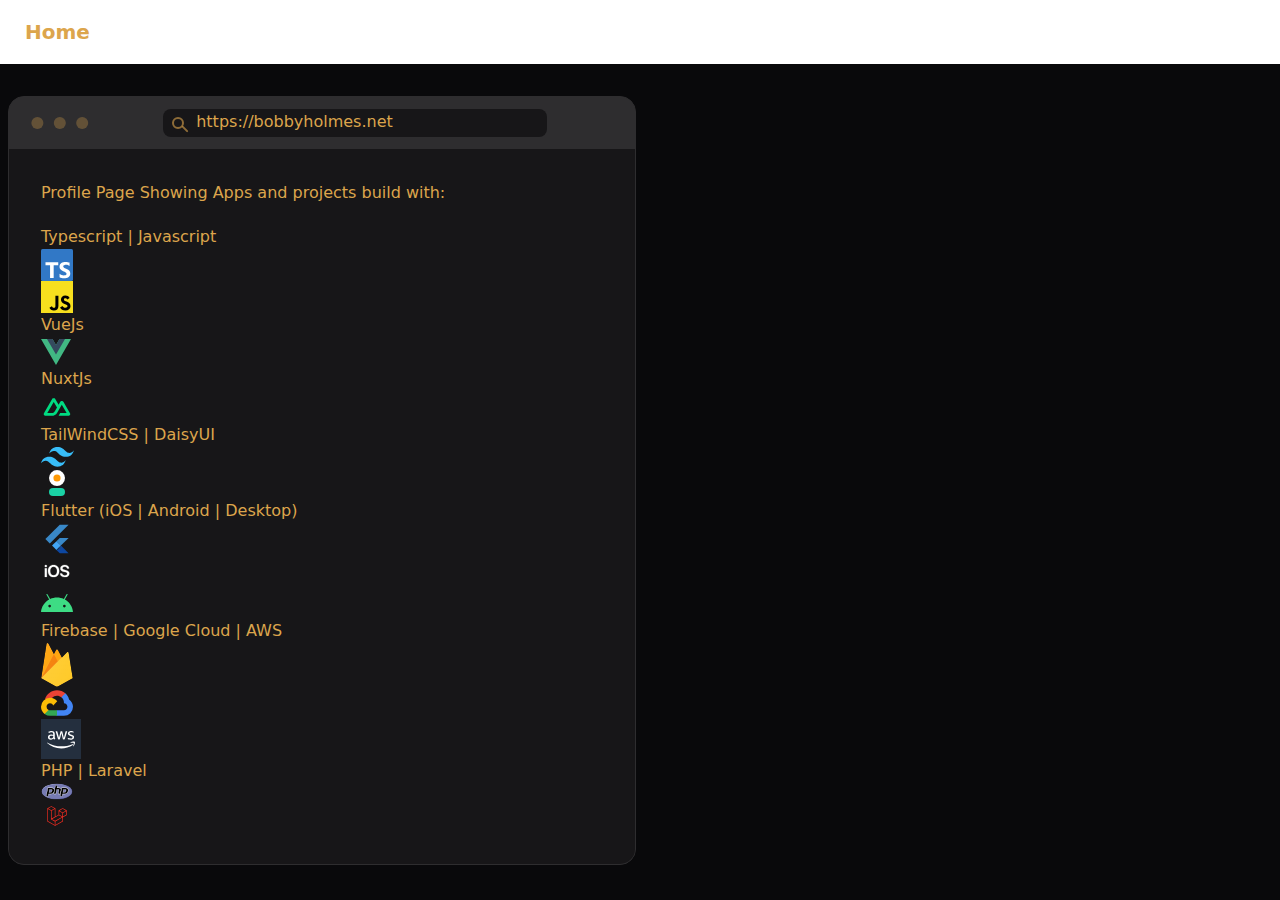
==== index.html @ 19336e61 "initial push of new profile page" ====
<!DOCTYPE html><html><head><meta charset="utf-8">
<meta name="viewport" content="width=device-width, initial-scale=1">
<title>Bobby Holmes</title>
<link rel="preload" as="fetch" crossorigin="anonymous" href="/_payload.json?dde5b401-07a6-4546-a0ce-3219b048f662">
<style>/*! tailwindcss v3.4.3 | MIT License | https://tailwindcss.com*/*,:after,:before{border:0 solid #e5e7eb;box-sizing:border-box}:after,:before{--tw-content:""}:host,html{line-height:1.5;-webkit-text-size-adjust:100%;font-family:ui-sans-serif,system-ui,sans-serif,Apple Color Emoji,Segoe UI Emoji,Segoe UI Symbol,Noto Color Emoji;font-feature-settings:normal;font-variation-settings:normal;tab-size:4;-webkit-tap-highlight-color:transparent}body{line-height:inherit;margin:0}hr{border-top-width:1px;color:inherit;height:0}abbr:where([title]){-webkit-text-decoration:underline dotted;text-decoration:underline dotted}h1,h2,h3,h4,h5,h6{font-size:inherit;font-weight:inherit}a{color:inherit;text-decoration:inherit}b,strong{font-weight:bolder}code,kbd,pre,samp{font-family:ui-monospace,SFMono-Regular,Menlo,Monaco,Consolas,Liberation Mono,Courier New,monospace;font-feature-settings:normal;font-size:1em;font-variation-settings:normal}small{font-size:80%}sub,sup{font-size:75%;line-height:0;position:relative;vertical-align:initial}sub{bottom:-.25em}sup{top:-.5em}table{border-collapse:collapse;border-color:inherit;text-indent:0}button,input,optgroup,select,textarea{color:inherit;font-family:inherit;font-feature-settings:inherit;font-size:100%;font-variation-settings:inherit;font-weight:inherit;letter-spacing:inherit;line-height:inherit;margin:0;padding:0}button,select{text-transform:none}button,input:where([type=button]),input:where([type=reset]),input:where([type=submit]){-webkit-appearance:button;background-color:initial;background-image:none}:-moz-focusring{outline:auto}:-moz-ui-invalid{box-shadow:none}progress{vertical-align:initial}::-webkit-inner-spin-button,::-webkit-outer-spin-button{height:auto}[type=search]{-webkit-appearance:textfield;outline-offset:-2px}::-webkit-search-decoration{-webkit-appearance:none}::-webkit-file-upload-button{-webkit-appearance:button;font:inherit}summary{display:list-item}blockquote,dd,dl,figure,h1,h2,h3,h4,h5,h6,hr,p,pre{margin:0}fieldset{margin:0}fieldset,legend{padding:0}menu,ol,ul{list-style:none;margin:0;padding:0}dialog{padding:0}textarea{resize:vertical}input::placeholder,textarea::placeholder{color:#9ca3af;opacity:1}[role=button],button{cursor:pointer}:disabled{cursor:default}audio,canvas,embed,iframe,img,object,svg,video{display:block;vertical-align:middle}img,video{height:auto;max-width:100%}[hidden]{display:none}:root,[data-theme]{background-color:var(--fallback-b1,oklch(var(--b1)/1));color:var(--fallback-bc,oklch(var(--bc)/1))}@supports not (color:oklch(0% 0 0)){:root{color-scheme:light;--fallback-p:#491eff;--fallback-pc:#d4dbff;--fallback-s:#ff41c7;--fallback-sc:#fff9fc;--fallback-a:#00cfbd;--fallback-ac:#00100d;--fallback-n:#2b3440;--fallback-nc:#d7dde4;--fallback-b1:#fff;--fallback-b2:#e5e6e6;--fallback-b3:#e5e6e6;--fallback-bc:#1f2937;--fallback-in:#00b3f0;--fallback-inc:#000;--fallback-su:#00ca92;--fallback-suc:#000;--fallback-wa:#ffc22d;--fallback-wac:#000;--fallback-er:#ff6f70;--fallback-erc:#000}@media (prefers-color-scheme:dark){:root{color-scheme:dark;--fallback-p:#7582ff;--fallback-pc:#050617;--fallback-s:#ff71cf;--fallback-sc:#190211;--fallback-a:#00c7b5;--fallback-ac:#000e0c;--fallback-n:#2a323c;--fallback-nc:#a6adbb;--fallback-b1:#1d232a;--fallback-b2:#191e24;--fallback-b3:#15191e;--fallback-bc:#a6adbb;--fallback-in:#00b3f0;--fallback-inc:#000;--fallback-su:#00ca92;--fallback-suc:#000;--fallback-wa:#ffc22d;--fallback-wac:#000;--fallback-er:#ff6f70;--fallback-erc:#000}}}html{-webkit-tap-highlight-color:transparent}:root{color-scheme:light;--in:72.06% 0.191 231.6;--su:64.8% 0.150 160;--wa:84.71% 0.199 83.87;--er:71.76% 0.221 22.18;--pc:89.824% 0.06192 275.75;--ac:15.352% 0.0368 183.61;--inc:0% 0 0;--suc:0% 0 0;--wac:0% 0 0;--erc:0% 0 0;--rounded-box:1rem;--rounded-btn:0.5rem;--rounded-badge:1.9rem;--animation-btn:0.25s;--animation-input:.2s;--btn-focus-scale:0.95;--border-btn:1px;--tab-border:1px;--tab-radius:0.5rem;--p:49.12% 0.3096 275.75;--s:69.71% 0.329 342.55;--sc:98.71% 0.0106 342.55;--a:76.76% 0.184 183.61;--n:32.1785% 0.02476 255.701624;--nc:89.4994% 0.011585 252.096176;--b1:100% 0 0;--b2:96.1151% 0 0;--b3:92.4169% 0.00108 197.137559;--bc:27.8078% 0.029596 256.847952}@media (prefers-color-scheme:dark){:root{color-scheme:dark;--in:72.06% 0.191 231.6;--su:64.8% 0.150 160;--wa:84.71% 0.199 83.87;--er:71.76% 0.221 22.18;--pc:13.138% 0.0392 275.75;--sc:14.96% 0.052 342.55;--ac:14.902% 0.0334 183.61;--inc:0% 0 0;--suc:0% 0 0;--wac:0% 0 0;--erc:0% 0 0;--rounded-box:1rem;--rounded-btn:0.5rem;--rounded-badge:1.9rem;--animation-btn:0.25s;--animation-input:.2s;--btn-focus-scale:0.95;--border-btn:1px;--tab-border:1px;--tab-radius:0.5rem;--p:65.69% 0.196 275.75;--s:74.8% 0.26 342.55;--a:74.51% 0.167 183.61;--n:31.3815% 0.021108 254.139175;--nc:74.6477% 0.0216 264.435964;--b1:25.3267% 0.015896 252.417568;--b2:23.2607% 0.013807 253.100675;--b3:21.1484% 0.01165 254.087939;--bc:74.6477% 0.0216 264.435964}}[data-theme=light]{color-scheme:light;--in:72.06% 0.191 231.6;--su:64.8% 0.150 160;--wa:84.71% 0.199 83.87;--er:71.76% 0.221 22.18;--pc:89.824% 0.06192 275.75;--ac:15.352% 0.0368 183.61;--inc:0% 0 0;--suc:0% 0 0;--wac:0% 0 0;--erc:0% 0 0;--rounded-box:1rem;--rounded-btn:0.5rem;--rounded-badge:1.9rem;--animation-btn:0.25s;--animation-input:.2s;--btn-focus-scale:0.95;--border-btn:1px;--tab-border:1px;--tab-radius:0.5rem;--p:49.12% 0.3096 275.75;--s:69.71% 0.329 342.55;--sc:98.71% 0.0106 342.55;--a:76.76% 0.184 183.61;--n:32.1785% 0.02476 255.701624;--nc:89.4994% 0.011585 252.096176;--b1:100% 0 0;--b2:96.1151% 0 0;--b3:92.4169% 0.00108 197.137559;--bc:27.8078% 0.029596 256.847952}[data-theme=dark]{color-scheme:dark;--in:72.06% 0.191 231.6;--su:64.8% 0.150 160;--wa:84.71% 0.199 83.87;--er:71.76% 0.221 22.18;--pc:13.138% 0.0392 275.75;--sc:14.96% 0.052 342.55;--ac:14.902% 0.0334 183.61;--inc:0% 0 0;--suc:0% 0 0;--wac:0% 0 0;--erc:0% 0 0;--rounded-box:1rem;--rounded-btn:0.5rem;--rounded-badge:1.9rem;--animation-btn:0.25s;--animation-input:.2s;--btn-focus-scale:0.95;--border-btn:1px;--tab-border:1px;--tab-radius:0.5rem;--p:65.69% 0.196 275.75;--s:74.8% 0.26 342.55;--a:74.51% 0.167 183.61;--n:31.3815% 0.021108 254.139175;--nc:74.6477% 0.0216 264.435964;--b1:25.3267% 0.015896 252.417568;--b2:23.2607% 0.013807 253.100675;--b3:21.1484% 0.01165 254.087939;--bc:74.6477% 0.0216 264.435964}[data-theme=cupcake]{color-scheme:light;--in:72.06% 0.191 231.6;--su:64.8% 0.150 160;--wa:84.71% 0.199 83.87;--er:71.76% 0.221 22.18;--pc:15.2344% 0.017892 200.026556;--sc:15.787% 0.020249 356.29965;--ac:15.8762% 0.029206 78.618794;--nc:84.7148% 0.013247 313.189598;--inc:0% 0 0;--suc:0% 0 0;--wac:0% 0 0;--erc:0% 0 0;--rounded-box:1rem;--rounded-badge:1.9rem;--animation-btn:0.25s;--animation-input:.2s;--btn-focus-scale:0.95;--border-btn:1px;--p:76.172% 0.089459 200.026556;--s:78.9351% 0.101246 356.29965;--a:79.3811% 0.146032 78.618794;--n:23.5742% 0.066235 313.189598;--b1:97.7882% 0.00418 56.375637;--b2:93.9822% 0.007638 61.449292;--b3:91.5861% 0.006811 53.440502;--bc:23.5742% 0.066235 313.189598;--rounded-btn:1.9rem;--tab-border:2px;--tab-radius:0.7rem}[data-theme=bumblebee]{color-scheme:light;--b2:93% 0 0;--b3:86% 0 0;--in:72.06% 0.191 231.6;--su:64.8% 0.150 160;--wa:84.71% 0.199 83.87;--er:71.76% 0.221 22.18;--bc:20% 0 0;--ac:16.254% 0.0314 56.52;--nc:82.55% 0.015 281.99;--inc:0% 0 0;--suc:0% 0 0;--wac:0% 0 0;--erc:0% 0 0;--rounded-box:1rem;--rounded-btn:0.5rem;--rounded-badge:1.9rem;--animation-btn:0.25s;--animation-input:.2s;--btn-focus-scale:0.95;--border-btn:1px;--tab-border:1px;--tab-radius:0.5rem;--p:89.51% 0.2132 96.61;--pc:38.92% 0.046 96.61;--s:80.39% 0.194 70.76;--sc:39.38% 0.068 70.76;--a:81.27% 0.157 56.52;--n:12.75% 0.075 281.99;--b1:100% 0 0}[data-theme=emerald]{color-scheme:light;--b2:93% 0 0;--b3:86% 0 0;--in:72.06% 0.191 231.6;--su:64.8% 0.150 160;--wa:84.71% 0.199 83.87;--er:71.76% 0.221 22.18;--inc:0% 0 0;--suc:0% 0 0;--wac:0% 0 0;--erc:0% 0 0;--rounded-box:1rem;--rounded-btn:0.5rem;--rounded-badge:1.9rem;--border-btn:1px;--tab-border:1px;--tab-radius:0.5rem;--p:76.6626% 0.135433 153.450024;--pc:33.3872% 0.040618 162.240129;--s:61.3028% 0.202368 261.294233;--sc:100% 0 0;--a:72.7725% 0.149783 33.200363;--ac:0% 0 0;--n:35.5192% 0.032071 262.988584;--nc:98.4625% 0.001706 247.838921;--b1:100% 0 0;--bc:35.5192% 0.032071 262.988584;--animation-btn:0;--animation-input:0;--btn-focus-scale:1}[data-theme=corporate]{color-scheme:light;--b2:93% 0 0;--b3:86% 0 0;--in:72.06% 0.191 231.6;--su:64.8% 0.150 160;--wa:84.71% 0.199 83.87;--er:71.76% 0.221 22.18;--pc:12.078% 0.0456 269.1;--sc:13.0739% 0.010951 256.688055;--ac:15.3934% 0.022799 163.57888;--inc:0% 0 0;--suc:0% 0 0;--wac:0% 0 0;--erc:0% 0 0;--border-btn:1px;--tab-border:1px;--p:60.39% 0.228 269.1;--s:65.3694% 0.054756 256.688055;--a:76.9669% 0.113994 163.57888;--n:22.3899% 0.031305 278.07229;--nc:95.8796% 0.008588 247.915135;--b1:100% 0 0;--bc:22.3899% 0.031305 278.07229;--rounded-box:0.25rem;--rounded-btn:.125rem;--rounded-badge:.125rem;--tab-radius:0.25rem;--animation-btn:0;--animation-input:0;--btn-focus-scale:1}[data-theme=synthwave]{color-scheme:dark;--b2:20.2941% 0.076211 287.835609;--b3:18.7665% 0.070475 287.835609;--pc:14.4421% 0.031903 342.009383;--sc:15.6543% 0.02362 227.382405;--ac:17.608% 0.0412 93.72;--rounded-box:1rem;--rounded-btn:0.5rem;--rounded-badge:1.9rem;--animation-btn:0.25s;--animation-input:.2s;--btn-focus-scale:0.95;--border-btn:1px;--tab-border:1px;--tab-radius:0.5rem;--p:72.2105% 0.159514 342.009383;--s:78.2714% 0.118101 227.382405;--a:88.04% 0.206 93.72;--n:25.5554% 0.103537 286.507967;--nc:97.9365% 0.00819 301.358346;--b1:21.8216% 0.081948 287.835609;--bc:97.9365% 0.00819 301.358346;--in:76.5197% 0.12273 231.831603;--inc:23.5017% 0.096418 290.329844;--su:86.0572% 0.115038 178.624677;--suc:23.5017% 0.096418 290.329844;--wa:85.531% 0.122117 93.722227;--wac:23.5017% 0.096418 290.329844;--er:73.7005% 0.121339 32.639257;--erc:23.5017% 0.096418 290.329844}[data-theme=retro]{color-scheme:light;--inc:90.923% 0.043042 262.880917;--suc:12.541% 0.033982 149.213788;--wac:13.3168% 0.031484 58.31834;--erc:13.144% 0.0398 27.33;--animation-btn:0.25s;--animation-input:.2s;--btn-focus-scale:0.95;--border-btn:1px;--tab-border:1px;--p:76.8664% 0.104092 22.664655;--pc:26.5104% 0.006243 0.522862;--s:80.7415% 0.052534 159.094608;--sc:26.5104% 0.006243 0.522862;--a:70.3919% 0.125455 52.953428;--ac:26.5104% 0.006243 0.522862;--n:28.4181% 0.009519 355.534017;--nc:92.5604% 0.025113 89.217311;--b1:91.6374% 0.034554 90.51575;--b2:88.2722% 0.049418 91.774344;--b3:84.133% 0.065952 90.856665;--bc:26.5104% 0.006243 0.522862;--in:54.615% 0.215208 262.880917;--su:62.7052% 0.169912 149.213788;--wa:66.584% 0.157422 58.31834;--er:65.72% 0.199 27.33;--rounded-box:0.4rem;--rounded-btn:0.4rem;--rounded-badge:0.4rem;--tab-radius:0.4rem}[data-theme=cyberpunk]{color-scheme:light;--b2:87.8943% 0.16647 104.32;--b3:81.2786% 0.15394 104.32;--in:72.06% 0.191 231.6;--su:64.8% 0.150 160;--wa:84.71% 0.199 83.87;--er:71.76% 0.221 22.18;--bc:18.902% 0.0358 104.32;--pc:14.844% 0.0418 6.35;--sc:16.666% 0.0368 204.72;--ac:14.372% 0.04352 310.43;--inc:0% 0 0;--suc:0% 0 0;--wac:0% 0 0;--erc:0% 0 0;--animation-btn:0.25s;--animation-input:.2s;--btn-focus-scale:0.95;--border-btn:1px;--tab-border:1px;font-family:ui-monospace,SFMono-Regular,Menlo,Monaco,Consolas,Liberation Mono,Courier New,monospace;--p:74.22% 0.209 6.35;--s:83.33% 0.184 204.72;--a:71.86% 0.2176 310.43;--n:23.04% 0.065 269.31;--nc:94.51% 0.179 104.32;--b1:94.51% 0.179 104.32;--rounded-box:0;--rounded-btn:0;--rounded-badge:0;--tab-radius:0}[data-theme=valentine]{color-scheme:light;--b2:88.0567% 0.024834 337.06289;--b3:81.4288% 0.022964 337.06289;--pc:13.7239% 0.030755 15.066527;--sc:14.3942% 0.029258 293.189609;--ac:14.2537% 0.014961 197.828857;--inc:90.923% 0.043042 262.880917;--suc:12.541% 0.033982 149.213788;--wac:13.3168% 0.031484 58.31834;--erc:14.614% 0.0414 27.33;--rounded-box:1rem;--rounded-badge:1.9rem;--animation-btn:0.25s;--animation-input:.2s;--btn-focus-scale:0.95;--border-btn:1px;--tab-border:1px;--p:68.6197% 0.153774 15.066527;--s:71.971% 0.14629 293.189609;--a:71.2685% 0.074804 197.828857;--n:54.6053% 0.143342 358.004839;--nc:90.2701% 0.037202 336.955191;--b1:94.6846% 0.026703 337.06289;--bc:37.3085% 0.081131 4.606426;--in:54.615% 0.215208 262.880917;--su:62.7052% 0.169912 149.213788;--wa:66.584% 0.157422 58.31834;--er:73.07% 0.207 27.33;--rounded-btn:1.9rem;--tab-radius:0.7rem}[data-theme=halloween]{color-scheme:dark;--b2:23.0416% 0 0;--b3:21.3072% 0 0;--bc:84.9552% 0 0;--sc:89.196% 0.0496 305.03;--nc:84.8742% 0.009322 65.681484;--inc:90.923% 0.043042 262.880917;--suc:12.541% 0.033982 149.213788;--wac:13.3168% 0.031484 58.31834;--erc:13.144% 0.0398 27.33;--rounded-box:1rem;--rounded-btn:0.5rem;--rounded-badge:1.9rem;--animation-btn:0.25s;--animation-input:.2s;--btn-focus-scale:0.95;--border-btn:1px;--tab-border:1px;--tab-radius:0.5rem;--p:77.48% 0.204 60.62;--pc:19.6935% 0.004671 196.779412;--s:45.98% 0.248 305.03;--a:64.8% 0.223 136.073479;--ac:0% 0 0;--n:24.371% 0.046608 65.681484;--b1:24.7759% 0 0;--in:54.615% 0.215208 262.880917;--su:62.7052% 0.169912 149.213788;--wa:66.584% 0.157422 58.31834;--er:65.72% 0.199 27.33}[data-theme=garden]{color-scheme:light;--b2:86.4453% 0.002011 17.197414;--b3:79.9386% 0.00186 17.197414;--in:72.06% 0.191 231.6;--su:64.8% 0.150 160;--wa:84.71% 0.199 83.87;--er:71.76% 0.221 22.18;--sc:89.699% 0.022197 355.095988;--ac:11.2547% 0.010859 154.390187;--inc:0% 0 0;--suc:0% 0 0;--wac:0% 0 0;--erc:0% 0 0;--rounded-box:1rem;--rounded-btn:0.5rem;--rounded-badge:1.9rem;--animation-btn:0.25s;--animation-input:.2s;--btn-focus-scale:0.95;--border-btn:1px;--tab-border:1px;--tab-radius:0.5rem;--p:62.45% 0.278 3.83636;--pc:100% 0 0;--s:48.4952% 0.110985 355.095988;--a:56.2735% 0.054297 154.390187;--n:24.1559% 0.049362 89.070594;--nc:92.9519% 0.002163 17.197414;--b1:92.9519% 0.002163 17.197414;--bc:16.9617% 0.001664 17.32068}[data-theme=forest]{color-scheme:dark;--b2:17.522% 0.007709 17.911578;--b3:16.2032% 0.007129 17.911578;--in:72.06% 0.191 231.6;--su:64.8% 0.150 160;--wa:84.71% 0.199 83.87;--er:71.76% 0.221 22.18;--bc:83.7682% 0.001658 17.911578;--sc:13.9553% 0.027077 168.327128;--ac:14.1257% 0.02389 185.713193;--nc:86.1397% 0.007806 171.364646;--inc:0% 0 0;--suc:0% 0 0;--wac:0% 0 0;--erc:0% 0 0;--rounded-box:1rem;--rounded-badge:1.9rem;--animation-btn:0.25s;--animation-input:.2s;--btn-focus-scale:0.95;--border-btn:1px;--tab-border:1px;--tab-radius:0.5rem;--p:68.6283% 0.185567 148.958922;--pc:0% 0 0;--s:69.7764% 0.135385 168.327128;--a:70.6285% 0.119451 185.713193;--n:30.6985% 0.039032 171.364646;--b1:18.8409% 0.00829 17.911578;--rounded-btn:1.9rem}[data-theme=aqua]{color-scheme:dark;--b2:45.3464% 0.118611 261.181672;--b3:41.9333% 0.109683 261.181672;--bc:89.7519% 0.025508 261.181672;--sc:12.1365% 0.02175 309.782946;--ac:18.6854% 0.020445 94.555431;--nc:12.2124% 0.023402 243.760661;--inc:90.923% 0.043042 262.880917;--suc:12.541% 0.033982 149.213788;--wac:13.3168% 0.031484 58.31834;--erc:14.79% 0.038 27.33;--rounded-box:1rem;--rounded-btn:0.5rem;--rounded-badge:1.9rem;--animation-btn:0.25s;--animation-input:.2s;--btn-focus-scale:0.95;--border-btn:1px;--tab-border:1px;--tab-radius:0.5rem;--p:85.6617% 0.14498 198.6458;--pc:40.1249% 0.068266 197.603872;--s:60.6827% 0.108752 309.782946;--a:93.4269% 0.102225 94.555431;--n:61.0622% 0.117009 243.760661;--b1:48.7596% 0.127539 261.181672;--in:54.615% 0.215208 262.880917;--su:62.7052% 0.169912 149.213788;--wa:66.584% 0.157422 58.31834;--er:73.95% 0.19 27.33}[data-theme=lofi]{color-scheme:light;--inc:15.908% 0.0206 205.9;--suc:18.026% 0.0306 164.14;--wac:17.674% 0.027 79.94;--erc:15.732% 0.03 28.47;--border-btn:1px;--tab-border:1px;--p:15.9066% 0 0;--pc:100% 0 0;--s:21.455% 0.001566 17.278957;--sc:100% 0 0;--a:26.8618% 0 0;--ac:100% 0 0;--n:0% 0 0;--nc:100% 0 0;--b1:100% 0 0;--b2:96.1151% 0 0;--b3:92.268% 0.001082 17.17934;--bc:0% 0 0;--in:79.54% 0.103 205.9;--su:90.13% 0.153 164.14;--wa:88.37% 0.135 79.94;--er:78.66% 0.15 28.47;--rounded-box:0.25rem;--rounded-btn:0.125rem;--rounded-badge:0.125rem;--tab-radius:0.125rem;--animation-btn:0;--animation-input:0;--btn-focus-scale:1}[data-theme=pastel]{color-scheme:light;--in:72.06% 0.191 231.6;--su:64.8% 0.150 160;--wa:84.71% 0.199 83.87;--er:71.76% 0.221 22.18;--bc:20% 0 0;--pc:16.6166% 0.006979 316.8737;--sc:17.6153% 0.009839 8.688364;--ac:17.8419% 0.012056 170.923263;--nc:14.2681% 0.014702 228.183906;--inc:0% 0 0;--suc:0% 0 0;--wac:0% 0 0;--erc:0% 0 0;--rounded-box:1rem;--rounded-badge:1.9rem;--animation-btn:0.25s;--animation-input:.2s;--btn-focus-scale:0.95;--border-btn:1px;--tab-border:1px;--p:83.0828% 0.034896 316.8737;--s:88.0763% 0.049197 8.688364;--a:89.2096% 0.06028 170.923263;--n:71.3406% 0.07351 228.183906;--b1:100% 0 0;--b2:98.4625% 0.001706 247.838921;--b3:87.1681% 0.009339 258.338227;--rounded-btn:1.9rem;--tab-radius:0.7rem}[data-theme=fantasy]{color-scheme:light;--b2:93% 0 0;--b3:86% 0 0;--in:72.06% 0.191 231.6;--su:64.8% 0.150 160;--wa:84.71% 0.199 83.87;--er:71.76% 0.221 22.18;--pc:87.49% 0.0378 325.02;--sc:90.784% 0.0324 241.36;--ac:15.196% 0.0408 56.72;--nc:85.5616% 0.005919 256.847952;--inc:0% 0 0;--suc:0% 0 0;--wac:0% 0 0;--erc:0% 0 0;--rounded-box:1rem;--rounded-btn:0.5rem;--rounded-badge:1.9rem;--animation-btn:0.25s;--animation-input:.2s;--btn-focus-scale:0.95;--border-btn:1px;--tab-border:1px;--tab-radius:0.5rem;--p:37.45% 0.189 325.02;--s:53.92% 0.162 241.36;--a:75.98% 0.204 56.72;--n:27.8078% 0.029596 256.847952;--b1:100% 0 0;--bc:27.8078% 0.029596 256.847952}[data-theme=wireframe]{color-scheme:light;--bc:20% 0 0;--pc:15.6521% 0 0;--sc:15.6521% 0 0;--ac:15.6521% 0 0;--nc:18.8014% 0 0;--inc:89.0403% 0.062643 264.052021;--suc:90.395% 0.035372 142.495339;--wac:14.1626% 0.019994 108.702381;--erc:12.5591% 0.051537 29.233885;--animation-btn:0.25s;--animation-input:.2s;--btn-focus-scale:0.95;--border-btn:1px;--tab-border:1px;font-family:Chalkboard,comic sans ms,"sans-serif";--p:78.2604% 0 0;--s:78.2604% 0 0;--a:78.2604% 0 0;--n:94.007% 0 0;--b1:100% 0 0;--b2:94.9119% 0 0;--b3:89.7547% 0 0;--in:45.2014% 0.313214 264.052021;--su:51.9752% 0.176858 142.495339;--wa:70.8131% 0.099969 108.702381;--er:62.7955% 0.257683 29.233885;--rounded-box:0.2rem;--rounded-btn:0.2rem;--rounded-badge:0.2rem;--tab-radius:0.2rem}[data-theme=black]{color-scheme:dark;--pc:86.736% 0 0;--sc:86.736% 0 0;--ac:86.736% 0 0;--nc:86.736% 0 0;--inc:89.0403% 0.062643 264.052021;--suc:90.395% 0.035372 142.495339;--wac:19.3597% 0.042201 109.769232;--erc:12.5591% 0.051537 29.233885;--border-btn:1px;--tab-border:1px;--p:33.6799% 0 0;--s:33.6799% 0 0;--a:33.6799% 0 0;--b1:0% 0 0;--b2:19.1251% 0 0;--b3:26.8618% 0 0;--bc:87.6096% 0 0;--n:33.6799% 0 0;--in:45.2014% 0.313214 264.052021;--su:51.9752% 0.176858 142.495339;--wa:96.7983% 0.211006 109.769232;--er:62.7955% 0.257683 29.233885;--rounded-box:0;--rounded-btn:0;--rounded-badge:0;--animation-btn:0;--animation-input:0;--btn-focus-scale:1;--tab-radius:0}[data-theme=luxury]{color-scheme:dark;--pc:20% 0 0;--sc:85.5163% 0.012821 261.069149;--ac:87.3349% 0.010348 338.82597;--inc:15.8122% 0.024356 237.133883;--suc:15.6239% 0.038579 132.154381;--wac:17.2255% 0.027305 102.89115;--erc:14.3506% 0.035271 22.568916;--rounded-box:1rem;--rounded-btn:0.5rem;--rounded-badge:1.9rem;--animation-btn:0.25s;--animation-input:.2s;--btn-focus-scale:0.95;--border-btn:1px;--tab-border:1px;--tab-radius:0.5rem;--p:100% 0 0;--s:27.5815% 0.064106 261.069149;--a:36.6744% 0.051741 338.82597;--n:24.27% 0.057015 59.825019;--nc:93.2033% 0.089631 90.861683;--b1:14.0765% 0.004386 285.822869;--b2:20.2191% 0.004211 308.22937;--b3:29.8961% 0.003818 308.318612;--bc:75.6879% 0.123666 76.890484;--in:79.0612% 0.121778 237.133883;--su:78.1197% 0.192894 132.154381;--wa:86.1274% 0.136524 102.89115;--er:71.7531% 0.176357 22.568916}[data-theme=dracula]{color-scheme:dark;--b2:26.8053% 0.020556 277.508664;--b3:24.7877% 0.019009 277.508664;--pc:15.0922% 0.036614 346.812432;--sc:14.8405% 0.029709 301.883095;--ac:16.6785% 0.024826 66.558491;--nc:87.8891% 0.006515 275.524078;--inc:17.6526% 0.018676 212.846491;--suc:17.4199% 0.043903 148.024881;--wac:19.1068% 0.026849 112.757109;--erc:13.6441% 0.041266 24.430965;--rounded-box:1rem;--rounded-btn:0.5rem;--rounded-badge:1.9rem;--animation-btn:0.25s;--animation-input:.2s;--btn-focus-scale:0.95;--border-btn:1px;--tab-border:1px;--tab-radius:0.5rem;--p:75.4611% 0.18307 346.812432;--s:74.2023% 0.148546 301.883095;--a:83.3927% 0.124132 66.558491;--n:39.4456% 0.032576 275.524078;--b1:28.8229% 0.022103 277.508664;--bc:97.7477% 0.007913 106.545019;--in:88.263% 0.09338 212.846491;--su:87.0995% 0.219516 148.024881;--wa:95.5338% 0.134246 112.757109;--er:68.2204% 0.206328 24.430965}[data-theme=cmyk]{color-scheme:light;--b2:93% 0 0;--b3:86% 0 0;--bc:20% 0 0;--pc:14.3544% 0.02666 239.443325;--sc:12.8953% 0.040552 359.339283;--ac:18.8458% 0.037948 105.306968;--nc:84.3557% 0 0;--inc:13.6952% 0.0189 217.284104;--suc:89.3898% 0.032505 321.406278;--wac:14.2473% 0.031969 52.023412;--erc:12.4027% 0.041677 28.717543;--rounded-box:1rem;--rounded-btn:0.5rem;--rounded-badge:1.9rem;--animation-btn:0.25s;--animation-input:.2s;--btn-focus-scale:0.95;--border-btn:1px;--tab-border:1px;--tab-radius:0.5rem;--p:71.7722% 0.133298 239.443325;--s:64.4766% 0.202758 359.339283;--a:94.2289% 0.189741 105.306968;--n:21.7787% 0 0;--b1:100% 0 0;--in:68.4759% 0.094499 217.284104;--su:46.949% 0.162524 321.406278;--wa:71.2364% 0.159843 52.023412;--er:62.0133% 0.208385 28.717543}[data-theme=autumn]{color-scheme:light;--b2:89.1077% 0 0;--b3:82.4006% 0 0;--bc:19.1629% 0 0;--pc:88.1446% 0.032232 17.530175;--sc:12.3353% 0.033821 23.865865;--ac:14.6851% 0.018999 60.729616;--nc:90.8734% 0.007475 51.902819;--inc:13.8449% 0.019596 207.284192;--suc:12.199% 0.016032 174.616213;--wac:14.0163% 0.032982 56.844303;--erc:90.614% 0.0482 24.16;--rounded-box:1rem;--rounded-btn:0.5rem;--rounded-badge:1.9rem;--animation-btn:0.25s;--animation-input:.2s;--btn-focus-scale:0.95;--border-btn:1px;--tab-border:1px;--tab-radius:0.5rem;--p:40.7232% 0.16116 17.530175;--s:61.6763% 0.169105 23.865865;--a:73.4253% 0.094994 60.729616;--n:54.3672% 0.037374 51.902819;--b1:95.8147% 0 0;--in:69.2245% 0.097979 207.284192;--su:60.9951% 0.080159 174.616213;--wa:70.0817% 0.164909 56.844303;--er:53.07% 0.241 24.16}[data-theme=business]{color-scheme:dark;--b2:22.6487% 0 0;--b3:20.944% 0 0;--bc:84.8707% 0 0;--pc:88.3407% 0.019811 251.473931;--sc:12.8185% 0.005481 229.389418;--ac:13.4542% 0.033545 35.791525;--nc:85.4882% 0.00265 253.041249;--inc:12.5233% 0.028702 240.033697;--suc:14.0454% 0.018919 156.59611;--wac:15.4965% 0.023141 81.519177;--erc:90.3221% 0.029356 29.674507;--animation-btn:0.25s;--animation-input:.2s;--btn-focus-scale:0.95;--border-btn:1px;--tab-border:1px;--tab-radius:0.5rem;--p:41.7036% 0.099057 251.473931;--s:64.0924% 0.027405 229.389418;--a:67.271% 0.167726 35.791525;--n:27.441% 0.01325 253.041249;--b1:24.3535% 0 0;--in:62.6163% 0.143511 240.033697;--su:70.2268% 0.094594 156.59611;--wa:77.4824% 0.115704 81.519177;--er:51.6105% 0.14678 29.674507;--rounded-box:0.25rem;--rounded-btn:.125rem;--rounded-badge:.125rem}[data-theme=acid]{color-scheme:light;--b2:91.6146% 0 0;--b3:84.7189% 0 0;--bc:19.7021% 0 0;--pc:14.38% 0.0714 330.759573;--sc:14.674% 0.0448 48.250878;--ac:18.556% 0.0528 122.962951;--nc:84.262% 0.0256 278.68;--inc:12.144% 0.0454 252.05;--suc:17.144% 0.0532 158.53;--wac:18.202% 0.0424 100.5;--erc:12.968% 0.0586 29.349188;--animation-btn:0.25s;--animation-input:.2s;--btn-focus-scale:0.95;--border-btn:1px;--tab-border:1px;--p:71.9% 0.357 330.759573;--s:73.37% 0.224 48.250878;--a:92.78% 0.264 122.962951;--n:21.31% 0.128 278.68;--b1:98.5104% 0 0;--in:60.72% 0.227 252.05;--su:85.72% 0.266 158.53;--wa:91.01% 0.212 100.5;--er:64.84% 0.293 29.349188;--rounded-box:1.25rem;--rounded-btn:1rem;--rounded-badge:1rem;--tab-radius:0.7rem}[data-theme=lemonade]{color-scheme:light;--b2:91.8003% 0.0186 123.72;--b3:84.8906% 0.0172 123.72;--bc:19.742% 0.004 123.72;--pc:11.784% 0.0398 134.6;--sc:15.55% 0.0392 111.09;--ac:17.078% 0.0402 100.73;--nc:86.196% 0.015 108.6;--inc:17.238% 0.0094 224.14;--suc:17.238% 0.0094 157.85;--wac:17.238% 0.0094 102.15;--erc:17.238% 0.0094 25.85;--rounded-box:1rem;--rounded-btn:0.5rem;--rounded-badge:1.9rem;--animation-btn:0.25s;--animation-input:.2s;--btn-focus-scale:0.95;--border-btn:1px;--tab-border:1px;--tab-radius:0.5rem;--p:58.92% 0.199 134.6;--s:77.75% 0.196 111.09;--a:85.39% 0.201 100.73;--n:30.98% 0.075 108.6;--b1:98.71% 0.02 123.72;--in:86.19% 0.047 224.14;--su:86.19% 0.047 157.85;--wa:86.19% 0.047 102.15;--er:86.19% 0.047 25.85}[data-theme=night]{color-scheme:dark;--b2:19.3144% 0.037037 265.754874;--b3:17.8606% 0.034249 265.754874;--bc:84.1536% 0.007965 265.754874;--pc:15.0703% 0.027798 232.66148;--sc:13.6023% 0.031661 276.934902;--ac:14.4721% 0.035244 350.048739;--nc:85.5899% 0.00737 260.030984;--suc:15.6904% 0.026506 181.911977;--wac:16.6486% 0.027912 82.95003;--erc:14.3572% 0.034051 13.11834;--rounded-box:1rem;--rounded-btn:0.5rem;--rounded-badge:1.9rem;--animation-btn:0.25s;--animation-input:.2s;--btn-focus-scale:0.95;--border-btn:1px;--tab-border:1px;--tab-radius:0.5rem;--p:75.3513% 0.138989 232.66148;--s:68.0113% 0.158303 276.934902;--a:72.3603% 0.176218 350.048739;--n:27.9495% 0.036848 260.030984;--b1:20.7682% 0.039824 265.754874;--in:68.4553% 0.148062 237.25135;--inc:0% 0 0;--su:78.452% 0.132529 181.911977;--wa:83.2428% 0.139558 82.95003;--er:71.7858% 0.170255 13.11834}[data-theme=coffee]{color-scheme:dark;--b2:20.1585% 0.021457 329.708637;--b3:18.6412% 0.019842 329.708637;--pc:14.3993% 0.024765 62.756393;--sc:86.893% 0.00597 199.19444;--ac:88.5243% 0.014881 224.389184;--nc:83.3022% 0.003149 326.261446;--inc:15.898% 0.012774 184.558367;--suc:14.9445% 0.014491 131.116276;--wac:17.6301% 0.028162 87.722413;--erc:15.4637% 0.025644 31.871922;--rounded-box:1rem;--rounded-btn:0.5rem;--rounded-badge:1.9rem;--animation-btn:0.25s;--animation-input:.2s;--btn-focus-scale:0.95;--border-btn:1px;--tab-border:1px;--tab-radius:0.5rem;--p:71.9967% 0.123825 62.756393;--s:34.465% 0.029849 199.19444;--a:42.6213% 0.074405 224.389184;--n:16.5109% 0.015743 326.261446;--b1:21.6758% 0.023072 329.708637;--bc:72.3547% 0.092794 79.129387;--in:79.4902% 0.063869 184.558367;--su:74.7224% 0.072456 131.116276;--wa:88.1503% 0.140812 87.722413;--er:77.3187% 0.12822 31.871922}[data-theme=winter]{color-scheme:light;--pc:91.372% 0.051 257.57;--sc:88.5103% 0.03222 282.339433;--ac:11.988% 0.038303 335.171434;--nc:83.9233% 0.012704 257.651965;--inc:17.6255% 0.017178 214.515264;--suc:16.0988% 0.015404 197.823719;--wac:17.8345% 0.009167 71.47031;--erc:14.6185% 0.022037 20.076293;--rounded-box:1rem;--rounded-btn:0.5rem;--rounded-badge:1.9rem;--animation-btn:0.25s;--animation-input:.2s;--btn-focus-scale:0.95;--border-btn:1px;--tab-border:1px;--tab-radius:0.5rem;--p:56.86% 0.255 257.57;--s:42.5516% 0.161098 282.339433;--a:59.9398% 0.191515 335.171434;--n:19.6166% 0.063518 257.651965;--b1:100% 0 0;--b2:97.4663% 0.011947 259.822565;--b3:93.2686% 0.016223 262.751375;--bc:41.8869% 0.053885 255.824911;--in:88.1275% 0.085888 214.515264;--su:80.4941% 0.077019 197.823719;--wa:89.1725% 0.045833 71.47031;--er:73.0926% 0.110185 20.076293}[data-theme=dim]{color-scheme:dark;--pc:17.2267% 0.028331 139.549991;--sc:14.6752% 0.033181 35.353059;--ac:14.8459% 0.026728 311.37924;--inc:17.2157% 0.028409 206.182959;--suc:17.2343% 0.028437 166.534048;--wac:17.2327% 0.028447 94.818679;--erc:16.4838% 0.019914 33.756357;--rounded-box:1rem;--rounded-btn:0.5rem;--rounded-badge:1.9rem;--animation-btn:0.25s;--animation-input:.2s;--btn-focus-scale:0.95;--border-btn:1px;--tab-border:1px;--tab-radius:0.5rem;--p:86.1335% 0.141656 139.549991;--s:73.3759% 0.165904 35.353059;--a:74.2296% 0.133641 311.37924;--n:24.7311% 0.020483 264.094728;--nc:82.9011% 0.031335 222.959324;--b1:30.8577% 0.023243 264.149498;--b2:28.0368% 0.01983 264.182074;--b3:26.3469% 0.018403 262.177739;--bc:82.9011% 0.031335 222.959324;--in:86.0785% 0.142046 206.182959;--su:86.1717% 0.142187 166.534048;--wa:86.1634% 0.142236 94.818679;--er:82.4189% 0.09957 33.756357}[data-theme=nord]{color-scheme:light;--pc:11.8872% 0.015449 254.027774;--sc:13.9303% 0.011822 248.687186;--ac:15.4929% 0.01245 217.469017;--inc:13.8414% 0.012499 332.664922;--suc:15.3654% 0.01498 131.063061;--wac:17.0972% 0.017847 84.093335;--erc:12.122% 0.024119 15.341883;--animation-btn:0.25s;--animation-input:.2s;--btn-focus-scale:0.95;--border-btn:1px;--tab-border:1px;--p:59.4359% 0.077246 254.027774;--s:69.6516% 0.059108 248.687186;--a:77.4643% 0.062249 217.469017;--n:45.229% 0.035214 264.1312;--nc:89.9258% 0.016374 262.749256;--b1:95.1276% 0.007445 260.731539;--b2:93.2996% 0.010389 261.788485;--b3:89.9258% 0.016374 262.749256;--bc:32.4374% 0.022945 264.182036;--in:69.2072% 0.062496 332.664922;--su:76.827% 0.074899 131.063061;--wa:85.4862% 0.089234 84.093335;--er:60.61% 0.120594 15.341883;--rounded-box:0.4rem;--rounded-btn:0.2rem;--rounded-badge:0.4rem;--tab-radius:0.2rem}[data-theme=sunset]{color-scheme:dark;--pc:14.9408% 0.031656 39.94703;--sc:14.5075% 0.035531 2.72034;--ac:14.2589% 0.033336 299.844533;--inc:17.1119% 0.017054 206.015183;--suc:17.1122% 0.017172 144.77874;--wac:17.1139% 0.016961 74.427797;--erc:17.1023% 0.015778 16.886379;--animation-btn:0.25s;--animation-input:.2s;--btn-focus-scale:0.95;--border-btn:1px;--tab-border:1px;--p:74.7039% 0.158278 39.94703;--s:72.5375% 0.177654 2.72034;--a:71.2947% 0.166678 299.844533;--n:26% 0.019 237.69;--nc:70% 0.019 237.69;--b1:22% 0.019 237.69;--b2:20% 0.019 237.69;--b3:18% 0.019 237.69;--bc:77.3835% 0.043586 245.096534;--in:85.5596% 0.085271 206.015183;--su:85.5609% 0.08586 144.77874;--wa:85.5695% 0.084806 74.427797;--er:85.5116% 0.07889 16.886379;--rounded-box:1.2rem;--rounded-btn:0.8rem;--rounded-badge:0.4rem;--tab-radius:0.7rem}*,::backdrop,:after,:before{--tw-border-spacing-x:0;--tw-border-spacing-y:0;--tw-translate-x:0;--tw-translate-y:0;--tw-rotate:0;--tw-skew-x:0;--tw-skew-y:0;--tw-scale-x:1;--tw-scale-y:1;--tw-pan-x: ;--tw-pan-y: ;--tw-pinch-zoom: ;--tw-scroll-snap-strictness:proximity;--tw-gradient-from-position: ;--tw-gradient-via-position: ;--tw-gradient-to-position: ;--tw-ordinal: ;--tw-slashed-zero: ;--tw-numeric-figure: ;--tw-numeric-spacing: ;--tw-numeric-fraction: ;--tw-ring-inset: ;--tw-ring-offset-width:0px;--tw-ring-offset-color:#fff;--tw-ring-color:#3b82f680;--tw-ring-offset-shadow:0 0 #0000;--tw-ring-shadow:0 0 #0000;--tw-shadow:0 0 #0000;--tw-shadow-colored:0 0 #0000;--tw-blur: ;--tw-brightness: ;--tw-contrast: ;--tw-grayscale: ;--tw-hue-rotate: ;--tw-invert: ;--tw-saturate: ;--tw-sepia: ;--tw-drop-shadow: ;--tw-backdrop-blur: ;--tw-backdrop-brightness: ;--tw-backdrop-contrast: ;--tw-backdrop-grayscale: ;--tw-backdrop-hue-rotate: ;--tw-backdrop-invert: ;--tw-backdrop-opacity: ;--tw-backdrop-saturate: ;--tw-backdrop-sepia: ;--tw-contain-size: ;--tw-contain-layout: ;--tw-contain-paint: ;--tw-contain-style: }@media (hover:hover){.label a:hover{--tw-text-opacity:1;color:var(--fallback-bc,oklch(var(--bc)/1));color:var(--fallback-bc,oklch(var(--bc)/var(--tw-text-opacity)))}.menu li>:not(ul,.menu-title,details,.btn).active,.menu li>:not(ul,.menu-title,details,.btn):active,.menu li>details>summary:active{--tw-bg-opacity:1;background-color:var(--fallback-n,oklch(var(--n)/1));background-color:var(--fallback-n,oklch(var(--n)/var(--tw-bg-opacity)));--tw-text-opacity:1;color:var(--fallback-nc,oklch(var(--nc)/1));color:var(--fallback-nc,oklch(var(--nc)/var(--tw-text-opacity)))}}.btn{align-items:center;animation:button-pop .25s ease-out;animation:button-pop var(--animation-btn,.25s) ease-out;border-color:#0000;border-color:oklch(var(--btn-color,var(--b2))/var(--tw-border-opacity));border-radius:.5rem;border-radius:var(--rounded-btn,.5rem);border-width:1px;border-width:var(--border-btn,1px);cursor:pointer;display:inline-flex;flex-shrink:0;flex-wrap:wrap;font-size:.875rem;font-weight:600;gap:.5rem;height:3rem;justify-content:center;line-height:1em;min-height:3rem;padding-left:1rem;padding-right:1rem;text-align:center;text-decoration-line:none;transition-duration:.2s;transition-property:color,background-color,border-color,opacity,box-shadow,transform;transition-timing-function:cubic-bezier(0,0,.2,1);-webkit-user-select:none;user-select:none;--tw-text-opacity:1;color:var(--fallback-bc,oklch(var(--bc)/1));color:var(--fallback-bc,oklch(var(--bc)/var(--tw-text-opacity)));--tw-shadow:0 1px 2px 0 #0000000d;--tw-shadow-colored:0 1px 2px 0 var(--tw-shadow-color);background-color:oklch(var(--btn-color,var(--b2))/1);background-color:oklch(var(--btn-color,var(--b2))/var(--tw-bg-opacity));box-shadow:0 0 #0000,0 0 #0000,0 1px 2px 0 #0000000d;box-shadow:var(--tw-ring-offset-shadow,0 0 #0000),var(--tw-ring-shadow,0 0 #0000),var(--tw-shadow);outline-color:var(--fallback-bc,oklch(var(--bc)/1));--tw-bg-opacity:1;--tw-border-opacity:1}.btn-disabled,.btn:disabled,.btn[disabled]{pointer-events:none}:where(.btn:is(input[type=checkbox])),:where(.btn:is(input[type=radio])){-webkit-appearance:none;appearance:none;width:auto}.btn:is(input[type=checkbox]):after,.btn:is(input[type=radio]):after{--tw-content:attr(aria-label);content:attr(aria-label);content:var(--tw-content)}@media (hover:hover){.btm-nav>.disabled:hover,.btm-nav>[disabled]:hover{pointer-events:none;--tw-border-opacity:0;background-color:var(--fallback-n,oklch(var(--n)/.1));background-color:var(--fallback-n,oklch(var(--n)/var(--tw-bg-opacity)));--tw-bg-opacity:0.1;color:var(--fallback-bc,oklch(var(--bc)/.2));color:var(--fallback-bc,oklch(var(--bc)/var(--tw-text-opacity)));--tw-text-opacity:0.2}.btn:hover{--tw-border-opacity:1;border-color:var(--fallback-b3,oklch(var(--b3)/var(--tw-border-opacity)));--tw-bg-opacity:1;background-color:var(--fallback-b3,oklch(var(--b3)/1));background-color:var(--fallback-b3,oklch(var(--b3)/var(--tw-bg-opacity)))}@supports (color:color-mix(in oklab,black,black)){.btn:hover{background-color:color-mix(in oklab,oklch(var(--btn-color,var(--b2))/1) 90%,#000);background-color:color-mix(in oklab,oklch(var(--btn-color,var(--b2))/var(--tw-bg-opacity,1)) 90%,#000);border-color:color-mix(in oklab,oklch(var(--btn-color,var(--b2))/var(--tw-border-opacity,1)) 90%,#000)}}@supports not (color:oklch(0% 0 0)){.btn:hover{background-color:var(--btn-color,var(--fallback-b2));border-color:var(--btn-color,var(--fallback-b2))}}.btn.glass:hover{--glass-opacity:25%;--glass-border-opacity:15%}.btn-ghost:hover{border-color:#0000}@supports (color:oklch(0% 0 0)){.btn-ghost:hover{background-color:var(--fallback-bc,oklch(var(--bc)/.2))}}.btn-disabled:hover,.btn:disabled:hover,.btn[disabled]:hover{--tw-border-opacity:0;background-color:var(--fallback-n,oklch(var(--n)/.2));background-color:var(--fallback-n,oklch(var(--n)/var(--tw-bg-opacity)));--tw-bg-opacity:0.2;color:var(--fallback-bc,oklch(var(--bc)/.2));color:var(--fallback-bc,oklch(var(--bc)/var(--tw-text-opacity)));--tw-text-opacity:0.2}@supports (color:color-mix(in oklab,black,black)){.btn:is(input[type=checkbox]:checked):hover,.btn:is(input[type=radio]:checked):hover{background-color:color-mix(in oklab,var(--fallback-p,oklch(var(--p)/1)) 90%,#000);border-color:color-mix(in oklab,var(--fallback-p,oklch(var(--p)/1)) 90%,#000)}}:where(.menu li:not(.menu-title,.disabled)>:not(ul,details,.menu-title)):not(.active,.btn):hover,:where(.menu li:not(.menu-title,.disabled)>details>summary:not(.menu-title)):not(.active,.btn):hover{cursor:pointer;outline:2px solid #0000;outline-offset:2px}@supports (color:oklch(0% 0 0)){:where(.menu li:not(.menu-title,.disabled)>:not(ul,details,.menu-title)):not(.active,.btn):hover,:where(.menu li:not(.menu-title,.disabled)>details>summary:not(.menu-title)):not(.active,.btn):hover{background-color:var(--fallback-bc,oklch(var(--bc)/.1))}}}.form-control{flex-direction:column}.form-control,.label{display:flex}.label{align-items:center;justify-content:space-between;padding:.5rem .25rem;-webkit-user-select:none;user-select:none}.input{-webkit-appearance:none;appearance:none;border-color:#0000;border-radius:.5rem;border-radius:var(--rounded-btn,.5rem);border-width:1px;flex-shrink:1;font-size:1rem;height:3rem;line-height:2;line-height:1.5rem;padding-left:1rem;padding-right:1rem;--tw-bg-opacity:1;background-color:var(--fallback-b1,oklch(var(--b1)/1));background-color:var(--fallback-b1,oklch(var(--b1)/var(--tw-bg-opacity)))}.input-md[type=number]::-webkit-inner-spin-button,.input[type=number]::-webkit-inner-spin-button{margin-bottom:-1rem;margin-top:-1rem;margin-inline-end:-1rem}.menu{display:flex;flex-direction:column;flex-wrap:wrap;font-size:.875rem;line-height:1.25rem;padding:.5rem}.menu :where(li ul){margin-inline-start:1rem;padding-inline-start:.5rem;position:relative;white-space:nowrap}.menu :where(li:not(.menu-title)>:not(ul,details,.menu-title,.btn)),.menu :where(li:not(.menu-title)>details>summary:not(.menu-title)){align-content:flex-start;align-items:center;display:grid;gap:.5rem;grid-auto-columns:minmax(auto,max-content) auto max-content;grid-auto-flow:column;-webkit-user-select:none;user-select:none}.menu li.disabled{color:var(--fallback-bc,oklch(var(--bc)/.3));cursor:not-allowed;-webkit-user-select:none;user-select:none}.menu :where(li>.menu-dropdown:not(.menu-dropdown-show)){display:none}:where(.menu li){align-items:stretch;display:flex;flex-direction:column;flex-shrink:0;flex-wrap:wrap;position:relative}:where(.menu li) .badge{justify-self:end}.mockup-browser{border-radius:1rem;border-radius:var(--rounded-box,1rem);overflow:hidden;overflow-x:auto;position:relative}.mockup-browser pre[data-prefix]:before{content:attr(data-prefix);display:inline-block;text-align:right}.navbar{align-items:center;display:flex;min-height:4rem;padding:.5rem;padding:var(--navbar-padding,.5rem);width:100%}:where(.navbar>:not(script,style)){align-items:center;display:inline-flex}.select{-webkit-appearance:none;appearance:none;border-color:#0000;border-radius:.5rem;border-radius:var(--rounded-btn,.5rem);border-width:1px;cursor:pointer;display:inline-flex;font-size:.875rem;height:3rem;line-height:1.25rem;line-height:2;min-height:3rem;padding-left:1rem;padding-right:2.5rem;-webkit-user-select:none;user-select:none;--tw-bg-opacity:1;background-color:var(--fallback-b1,oklch(var(--b1)/1));background-color:var(--fallback-b1,oklch(var(--b1)/var(--tw-bg-opacity)));background-image:linear-gradient(45deg,#0000 50%,currentColor 0),linear-gradient(135deg,currentColor 50%,#0000 0);background-position:calc(100% - 20px) calc(1px + 50%),calc(100% - 16.1px) calc(1px + 50%);background-repeat:no-repeat;background-size:4px 4px,4px 4px}.select[multiple]{height:auto}.stats{border-radius:1rem;border-radius:var(--rounded-box,1rem);display:inline-grid;--tw-bg-opacity:1;background-color:var(--fallback-b1,oklch(var(--b1)/1));background-color:var(--fallback-b1,oklch(var(--b1)/var(--tw-bg-opacity)));--tw-text-opacity:1;color:var(--fallback-bc,oklch(var(--bc)/1));color:var(--fallback-bc,oklch(var(--bc)/var(--tw-text-opacity)))}:where(.stats){grid-auto-flow:column;overflow-x:auto}.stat{border-color:var(--fallback-bc,oklch(var(--bc)/var(--tw-border-opacity)));column-gap:1rem;display:inline-grid;grid-template-columns:repeat(1,1fr);width:100%;--tw-border-opacity:0.1;padding:1rem 1.5rem}.stat-figure{grid-column-start:2;grid-row:span 3/span 3;grid-row-start:1;place-self:center;justify-self:end}.stat-title{color:var(--fallback-bc,oklch(var(--bc)/.6))}.stat-title,.stat-value{grid-column-start:1;white-space:nowrap}.stat-value{font-size:2.25rem;font-weight:800;line-height:2.5rem}.stat-desc{color:var(--fallback-bc,oklch(var(--bc)/.6));font-size:.75rem;grid-column-start:1;line-height:1rem;white-space:nowrap}.btm-nav>.disabled,.btm-nav>[disabled]{pointer-events:none;--tw-border-opacity:0;background-color:var(--fallback-n,oklch(var(--n)/.1));background-color:var(--fallback-n,oklch(var(--n)/var(--tw-bg-opacity)));--tw-bg-opacity:0.1;color:var(--fallback-bc,oklch(var(--bc)/.2));color:var(--fallback-bc,oklch(var(--bc)/var(--tw-text-opacity)));--tw-text-opacity:0.2}.btm-nav>* .label{font-size:1rem;line-height:1.5rem}.btn:active:focus,.btn:active:hover{animation:button-pop 0s ease-out;transform:scale(.97);transform:scale(var(--btn-focus-scale,.97))}@supports not (color:oklch(0% 0 0)){.btn{background-color:var(--btn-color,var(--fallback-b2));border-color:var(--btn-color,var(--fallback-b2))}}.btn:focus-visible{outline-offset:2px;outline-style:solid;outline-width:2px}.btn.glass{--tw-shadow:0 0 #0000;--tw-shadow-colored:0 0 #0000;box-shadow:0 0 #0000,0 0 #0000,0 0 #0000;box-shadow:var(--tw-ring-offset-shadow,0 0 #0000),var(--tw-ring-shadow,0 0 #0000),var(--tw-shadow);outline-color:currentColor}.btn.glass.btn-active{--glass-opacity:25%;--glass-border-opacity:15%}.btn-ghost{background-color:initial;border-color:#0000;border-width:1px;color:currentColor;--tw-shadow:0 0 #0000;--tw-shadow-colored:0 0 #0000;box-shadow:0 0 #0000,0 0 #0000,0 0 #0000;box-shadow:var(--tw-ring-offset-shadow,0 0 #0000),var(--tw-ring-shadow,0 0 #0000),var(--tw-shadow);outline-color:currentColor}.btn-ghost.btn-active{background-color:var(--fallback-bc,oklch(var(--bc)/.2));border-color:#0000}.btn.btn-disabled,.btn:disabled,.btn[disabled]{--tw-border-opacity:0;background-color:var(--fallback-n,oklch(var(--n)/.2));background-color:var(--fallback-n,oklch(var(--n)/var(--tw-bg-opacity)));--tw-bg-opacity:0.2;color:var(--fallback-bc,oklch(var(--bc)/.2));color:var(--fallback-bc,oklch(var(--bc)/var(--tw-text-opacity)));--tw-text-opacity:0.2}.btn:is(input[type=checkbox]:checked),.btn:is(input[type=radio]:checked){--tw-border-opacity:1;border-color:var(--fallback-p,oklch(var(--p)/var(--tw-border-opacity)));--tw-bg-opacity:1;background-color:var(--fallback-p,oklch(var(--p)/1));background-color:var(--fallback-p,oklch(var(--p)/var(--tw-bg-opacity)));--tw-text-opacity:1;color:var(--fallback-pc,oklch(var(--pc)/1));color:var(--fallback-pc,oklch(var(--pc)/var(--tw-text-opacity)))}.btn:is(input[type=checkbox]:checked):focus-visible,.btn:is(input[type=radio]:checked):focus-visible{outline-color:var(--fallback-p,oklch(var(--p)/1))}@keyframes button-pop{0%{transform:scale(.98);transform:scale(var(--btn-focus-scale,.98))}40%{transform:scale(1.02)}to{transform:scale(1)}}@keyframes checkmark{0%{background-position-y:5px}50%{background-position-y:-2px}to{background-position-y:0}}.input input{--tw-bg-opacity:1;background-color:var(--fallback-p,oklch(var(--p)/1));background-color:var(--fallback-p,oklch(var(--p)/var(--tw-bg-opacity)));background-color:initial}.input input:focus{outline:2px solid #0000;outline-offset:2px}.input[list]::-webkit-calendar-picker-indicator{line-height:1em}.input:focus,.input:focus-within{border-color:var(--fallback-bc,oklch(var(--bc)/.2));box-shadow:none;outline-color:var(--fallback-bc,oklch(var(--bc)/.2));outline-offset:2px;outline-style:solid;outline-width:2px}.input-disabled,.input:disabled,.input[disabled]{cursor:not-allowed;--tw-border-opacity:1;border-color:var(--fallback-b2,oklch(var(--b2)/var(--tw-border-opacity)));--tw-bg-opacity:1;background-color:var(--fallback-b2,oklch(var(--b2)/1));background-color:var(--fallback-b2,oklch(var(--b2)/var(--tw-bg-opacity)));color:var(--fallback-bc,oklch(var(--bc)/.4))}.input-disabled::placeholder,.input:disabled::placeholder,.input[disabled]::placeholder{color:var(--fallback-bc,oklch(var(--bc)/.2));color:var(--fallback-bc,oklch(var(--bc)/var(--tw-placeholder-opacity)));--tw-placeholder-opacity:0.2}.input::-webkit-date-and-time-value{text-align:inherit}:where(.menu li:empty){--tw-bg-opacity:1;background-color:var(--fallback-bc,oklch(var(--bc)/1));background-color:var(--fallback-bc,oklch(var(--bc)/var(--tw-bg-opacity)));height:1px;margin:.5rem 1rem;opacity:.1}.menu :where(li ul):before{bottom:.75rem;inset-inline-start:0;position:absolute;top:.75rem;width:1px;--tw-bg-opacity:1;background-color:var(--fallback-bc,oklch(var(--bc)/1));background-color:var(--fallback-bc,oklch(var(--bc)/var(--tw-bg-opacity)));content:"";opacity:.1}.menu :where(li:not(.menu-title)>:not(ul,details,.menu-title,.btn)),.menu :where(li:not(.menu-title)>details>summary:not(.menu-title)){border-radius:.5rem;border-radius:var(--rounded-btn,.5rem);padding:.5rem 1rem;text-align:start;text-wrap:balance;transition-duration:.2s;transition-property:color,background-color,border-color,text-decoration-color,fill,stroke,opacity,box-shadow,transform,filter,-webkit-backdrop-filter;transition-property:color,background-color,border-color,text-decoration-color,fill,stroke,opacity,box-shadow,transform,filter,backdrop-filter;transition-property:color,background-color,border-color,text-decoration-color,fill,stroke,opacity,box-shadow,transform,filter,backdrop-filter,-webkit-backdrop-filter;transition-timing-function:cubic-bezier(.4,0,.2,1);transition-timing-function:cubic-bezier(0,0,.2,1)}:where(.menu li:not(.menu-title,.disabled)>:not(ul,details,.menu-title)):is(summary):not(.active,.btn):focus-visible,:where(.menu li:not(.menu-title,.disabled)>:not(ul,details,.menu-title)):not(summary,.active,.btn).focus,:where(.menu li:not(.menu-title,.disabled)>:not(ul,details,.menu-title)):not(summary,.active,.btn):focus,:where(.menu li:not(.menu-title,.disabled)>details>summary:not(.menu-title)):is(summary):not(.active,.btn):focus-visible,:where(.menu li:not(.menu-title,.disabled)>details>summary:not(.menu-title)):not(summary,.active,.btn).focus,:where(.menu li:not(.menu-title,.disabled)>details>summary:not(.menu-title)):not(summary,.active,.btn):focus{background-color:var(--fallback-bc,oklch(var(--bc)/.1));cursor:pointer;--tw-text-opacity:1;color:var(--fallback-bc,oklch(var(--bc)/1));color:var(--fallback-bc,oklch(var(--bc)/var(--tw-text-opacity)));outline:2px solid #0000;outline-offset:2px}.menu li>:not(ul,.menu-title,details,.btn).active,.menu li>:not(ul,.menu-title,details,.btn):active,.menu li>details>summary:active{--tw-bg-opacity:1;background-color:var(--fallback-n,oklch(var(--n)/1));background-color:var(--fallback-n,oklch(var(--n)/var(--tw-bg-opacity)));--tw-text-opacity:1;color:var(--fallback-nc,oklch(var(--nc)/1));color:var(--fallback-nc,oklch(var(--nc)/var(--tw-text-opacity)))}.menu :where(li>details>summary)::-webkit-details-marker{display:none}.menu :where(li>.menu-dropdown-toggle):after,.menu :where(li>details>summary):after{box-shadow:2px 2px;content:"";display:block;height:.5rem;justify-self:end;margin-top:-.5rem;pointer-events:none;transform:rotate(45deg);transform-origin:75% 75%;transition-duration:.3s;transition-property:transform,margin-top;transition-timing-function:cubic-bezier(.4,0,.2,1);width:.5rem}.menu :where(li>.menu-dropdown-toggle.menu-dropdown-show):after,.menu :where(li>details[open]>summary):after{margin-top:0;transform:rotate(225deg)}.mockup-browser .mockup-browser-toolbar{align-items:center;display:inline-flex;margin-bottom:.75rem;margin-top:.75rem;padding-right:1.4em;width:100%}:is([dir=rtl] .mockup-browser .mockup-browser-toolbar){flex-direction:row-reverse}.mockup-browser .mockup-browser-toolbar:before{aspect-ratio:1/1;border-radius:9999px;box-shadow:1.4em 0,2.8em 0,4.2em 0;content:"";display:inline-block;height:.75rem;margin-right:4.8rem;opacity:.3}.mockup-browser .mockup-browser-toolbar .input{display:block;height:1.75rem;margin-left:auto;margin-right:auto;overflow:hidden;position:relative;text-overflow:ellipsis;white-space:nowrap;width:24rem;--tw-bg-opacity:1;background-color:var(--fallback-b2,oklch(var(--b2)/1));background-color:var(--fallback-b2,oklch(var(--b2)/var(--tw-bg-opacity)));direction:ltr;padding-left:2rem}.mockup-browser .mockup-browser-toolbar .input:before{aspect-ratio:1/1;content:"";height:.75rem;left:.5rem;position:absolute;top:50%;--tw-translate-y:-50%;border-color:currentColor;border-radius:9999px;border-width:2px;opacity:.6;transform:translate(var(--tw-translate-x),-50%) rotate(var(--tw-rotate)) skewX(var(--tw-skew-x)) skewY(var(--tw-skew-y)) scaleX(var(--tw-scale-x)) scaleY(var(--tw-scale-y));transform:translate(var(--tw-translate-x),var(--tw-translate-y)) rotate(var(--tw-rotate)) skewX(var(--tw-skew-x)) skewY(var(--tw-skew-y)) scaleX(var(--tw-scale-x)) scaleY(var(--tw-scale-y))}.mockup-browser .mockup-browser-toolbar .input:after{content:"";height:.5rem;left:1.25rem;position:absolute;top:50%;--tw-translate-y:25%;--tw-rotate:-45deg;border-color:currentColor;border-radius:9999px;border-width:1px;opacity:.6;transform:translate(var(--tw-translate-x),25%) rotate(-45deg) skewX(var(--tw-skew-x)) skewY(var(--tw-skew-y)) scaleX(var(--tw-scale-x)) scaleY(var(--tw-scale-y));transform:translate(var(--tw-translate-x),var(--tw-translate-y)) rotate(var(--tw-rotate)) skewX(var(--tw-skew-x)) skewY(var(--tw-skew-y)) scaleX(var(--tw-scale-x)) scaleY(var(--tw-scale-y))}@keyframes modal-pop{0%{opacity:0}}@keyframes progress-loading{50%{background-position-x:-115%}}@keyframes radiomark{0%{box-shadow:0 0 0 12px var(--fallback-b1,oklch(var(--b1)/1)) inset,0 0 0 12px var(--fallback-b1,oklch(var(--b1)/1)) inset}50%{box-shadow:0 0 0 3px var(--fallback-b1,oklch(var(--b1)/1)) inset,0 0 0 3px var(--fallback-b1,oklch(var(--b1)/1)) inset}to{box-shadow:0 0 0 4px var(--fallback-b1,oklch(var(--b1)/1)) inset,0 0 0 4px var(--fallback-b1,oklch(var(--b1)/1)) inset}}@keyframes rating-pop{0%{transform:translateY(-.125em)}40%{transform:translateY(-.125em)}to{transform:translateY(0)}}.select:focus{border-color:var(--fallback-bc,oklch(var(--bc)/.2));box-shadow:none;outline-color:var(--fallback-bc,oklch(var(--bc)/.2));outline-offset:2px;outline-style:solid;outline-width:2px}.select-disabled,.select:disabled,.select[disabled]{cursor:not-allowed;--tw-border-opacity:1;border-color:var(--fallback-b2,oklch(var(--b2)/var(--tw-border-opacity)));--tw-bg-opacity:1;background-color:var(--fallback-b2,oklch(var(--b2)/1));background-color:var(--fallback-b2,oklch(var(--b2)/var(--tw-bg-opacity)));color:var(--fallback-bc,oklch(var(--bc)/.2));color:var(--fallback-bc,oklch(var(--bc)/var(--tw-text-opacity)));--tw-text-opacity:0.2}.select-disabled::placeholder,.select:disabled::placeholder,.select[disabled]::placeholder{color:var(--fallback-bc,oklch(var(--bc)/.2));color:var(--fallback-bc,oklch(var(--bc)/var(--tw-placeholder-opacity)));--tw-placeholder-opacity:0.2}.select-multiple,.select[multiple],.select[size].select:not([size="1"]){background-image:none;padding-right:1rem}[dir=rtl] .select{background-position:12px calc(1px + 50%),16px calc(1px + 50%)}@keyframes skeleton{0%{background-position:150%}to{background-position:-50%}}:where(.stats)>:not([hidden])~:not([hidden]){--tw-divide-x-reverse:0;--tw-divide-y-reverse:0;border-width:0 0 0 1px;border-width:calc(0px*(1 - var(--tw-divide-y-reverse))) calc(1px*var(--tw-divide-x-reverse)) calc(0px*var(--tw-divide-y-reverse)) calc(1px*(1 - var(--tw-divide-x-reverse)))}:is([dir=rtl] .stats>:not([hidden])~:not([hidden])){--tw-divide-x-reverse:1}@keyframes toast-pop{0%{opacity:0;transform:scale(.9)}to{opacity:1;transform:scale(1)}}.menu-horizontal{display:inline-flex;flex-direction:row}.menu-horizontal>li:not(.menu-title)>details>ul{position:absolute}.stats-vertical{grid-auto-flow:row}.menu-horizontal>li:not(.menu-title)>details>ul{margin-inline-start:0;margin-top:1rem;padding-bottom:.5rem;padding-inline-end:.5rem;padding-top:.5rem}.menu-horizontal>li>details>ul:before{content:none}:where(.menu-horizontal>li:not(.menu-title)>details>ul){border-radius:1rem;border-radius:var(--rounded-box,1rem);--tw-bg-opacity:1;background-color:var(--fallback-b1,oklch(var(--b1)/1));background-color:var(--fallback-b1,oklch(var(--b1)/var(--tw-bg-opacity)));--tw-shadow:0 20px 25px -5px #0000001a,0 8px 10px -6px #0000001a;--tw-shadow-colored:0 20px 25px -5px var(--tw-shadow-color),0 8px 10px -6px var(--tw-shadow-color);box-shadow:0 0 #0000,0 0 #0000,0 20px 25px -5px #0000001a,0 8px 10px -6px #0000001a;box-shadow:var(--tw-ring-offset-shadow,0 0 #0000),var(--tw-ring-shadow,0 0 #0000),var(--tw-shadow)}.stats-vertical>:not([hidden])~:not([hidden]){--tw-divide-x-reverse:0;--tw-divide-y-reverse:0;border-width:1px 0 0;border-width:calc(1px*(1 - var(--tw-divide-y-reverse))) calc(0px*var(--tw-divide-x-reverse)) calc(1px*var(--tw-divide-y-reverse)) calc(0px*(1 - var(--tw-divide-x-reverse)))}.stats-vertical{overflow-y:auto}.mx-auto{margin-left:auto;margin-right:auto}.mb-5{margin-bottom:1.25rem}.mr-3{margin-right:.75rem}.inline-block{display:inline-block}.grid{display:grid}.h-5{height:1.25rem}.h-8{height:2rem}.h-full{height:100%}.w-64{width:16rem}.w-8{width:2rem}.w-auto{width:auto}.w-fit{width:-moz-fit-content;width:fit-content}.flex-1{flex:1 1 0%}.flex-none{flex:none}.transform{transform:translate(var(--tw-translate-x),var(--tw-translate-y)) rotate(var(--tw-rotate)) skewX(var(--tw-skew-x)) skewY(var(--tw-skew-y)) scaleX(var(--tw-scale-x)) scaleY(var(--tw-scale-y))}.grid-cols-2{grid-template-columns:repeat(2,minmax(0,1fr))}.content-center{align-content:center}.gap-0{gap:0}.gap-2{gap:.5rem}.border{border-width:1px}.border-base-300{--tw-border-opacity:1;border-color:var(--fallback-b3,oklch(var(--b3)/var(--tw-border-opacity)))}.bg-base-100{--tw-bg-opacity:1;background-color:var(--fallback-b1,oklch(var(--b1)/1));background-color:var(--fallback-b1,oklch(var(--b1)/var(--tw-bg-opacity)))}.bg-base-200{--tw-bg-opacity:1;background-color:var(--fallback-b2,oklch(var(--b2)/1));background-color:var(--fallback-b2,oklch(var(--b2)/var(--tw-bg-opacity)))}.bg-base-300{--tw-bg-opacity:1;background-color:var(--fallback-b3,oklch(var(--b3)/1));background-color:var(--fallback-b3,oklch(var(--b3)/var(--tw-bg-opacity)))}.bg-primary{--tw-bg-opacity:1;background-color:var(--fallback-p,oklch(var(--p)/1));background-color:var(--fallback-p,oklch(var(--p)/var(--tw-bg-opacity)))}.stroke-current{stroke:currentColor}.p-2{padding:.5rem}.p-8{padding:2rem}.px-1{padding-left:.25rem;padding-right:.25rem}.py-8{padding-bottom:2rem;padding-top:2rem}.text-xl{font-size:1.25rem;line-height:1.75rem}.text-accent{--tw-text-opacity:1;color:var(--fallback-a,oklch(var(--a)/1));color:var(--fallback-a,oklch(var(--a)/var(--tw-text-opacity)))}.text-primary{--tw-text-opacity:1;color:var(--fallback-p,oklch(var(--p)/1));color:var(--fallback-p,oklch(var(--p)/var(--tw-text-opacity)))}.text-secondary{--tw-text-opacity:1;color:var(--fallback-s,oklch(var(--s)/1));color:var(--fallback-s,oklch(var(--s)/var(--tw-text-opacity)))}.text-slate-900{--tw-text-opacity:1;color:#0f172a;color:rgb(15 23 42/var(--tw-text-opacity))}.shadow{--tw-shadow:0 1px 3px 0 #0000001a,0 1px 2px -1px #0000001a;--tw-shadow-colored:0 1px 3px 0 var(--tw-shadow-color),0 1px 2px -1px var(--tw-shadow-color);box-shadow:0 0 #0000,0 0 #0000,0 1px 3px 0 #0000001a,0 1px 2px -1px #0000001a;box-shadow:var(--tw-ring-offset-shadow,0 0 #0000),var(--tw-ring-shadow,0 0 #0000),var(--tw-shadow)}@media (min-width:1024px){.lg\:container{width:100%}@media (min-width:640px){.lg\:container{max-width:640px}}@media (min-width:768px){.lg\:container{max-width:768px}}@media (min-width:1024px){.lg\:container{max-width:1024px}}@media (min-width:1280px){.lg\:container{max-width:1280px}}@media (min-width:1536px){.lg\:container{max-width:1536px}}}@media (min-width:1280px){.xl\:stats-horizontal{grid-auto-flow:column}.xl\:stats-horizontal>:not([hidden])~:not([hidden]){--tw-divide-x-reverse:0;--tw-divide-y-reverse:0;border-width:0 0 0 1px;border-width:calc(0px*(1 - var(--tw-divide-y-reverse))) calc(1px*var(--tw-divide-x-reverse)) calc(0px*var(--tw-divide-y-reverse)) calc(1px*(1 - var(--tw-divide-x-reverse)))}.xl\:stats-horizontal{overflow-x:auto}:is([dir=rtl] .xl\:stats-horizontal){--tw-divide-x-reverse:1}}@media (min-width:768px){.md\:grid-cols-2{grid-template-columns:repeat(2,minmax(0,1fr))}.md\:px-2{padding-left:.5rem;padding-right:.5rem}}@media (min-width:1280px){.xl\:grid-cols-1{grid-template-columns:repeat(1,minmax(0,1fr))}}@media (prefers-color-scheme:dark){.dark\:text-white{--tw-text-opacity:1;color:#fff;color:rgb(255 255 255/var(--tw-text-opacity))}}</style>
<link rel="modulepreload" as="script" crossorigin href="/_nuxt/-zX6J5Yt.js">
<link rel="modulepreload" as="script" crossorigin href="/_nuxt/BMf7hChu.js">
<link rel="modulepreload" as="script" crossorigin href="/_nuxt/CjraBf0K.js">
<link rel="modulepreload" as="script" crossorigin href="/_nuxt/B71QnBwi.js">
<link rel="prefetch" as="script" crossorigin href="/_nuxt/BBl1ntQS.js">
<link rel="prefetch" as="script" crossorigin href="/_nuxt/B7pTvQri.js">
<link rel="prefetch" as="image" type="image/svg+xml" href="/_nuxt/firebase-logo.D0X935rf.svg">
<link rel="prefetch" as="image" type="image/svg+xml" href="/_nuxt/AWS-Cloud-logo_32.BkxSYxeO.svg">
<link rel="prefetch" as="image" type="image/svg+xml" href="/_nuxt/php.CBhNOZxq.svg">
<script type="module" src="/_nuxt/-zX6J5Yt.js" crossorigin></script><script>"use strict";(()=>{const a=window,e=document.documentElement,c=window.localStorage,d=["dark","light"],n=c&&c.getItem&&c.getItem("nuxt-color-mode")||"luxury";let l=n==="system"?f():n;const i=e.getAttribute("data-color-mode-forced");i&&(l=i),r(l),a["__NUXT_COLOR_MODE__"]={preference:n,value:l,getColorScheme:f,addColorScheme:r,removeColorScheme:u};function r(o){const t=""+o+"",s="theme";e.classList?e.classList.add(t):e.className+=" "+t,s&&e.setAttribute("data-"+s,o)}function u(o){const t=""+o+"",s="theme";e.classList?e.classList.remove(t):e.className=e.className.replace(new RegExp(t,"g"),""),s&&e.removeAttribute("data-"+s)}function m(o){return a.matchMedia("(prefers-color-scheme"+o+")")}function f(){if(a.matchMedia&&m("").media!=="not all"){for(const o of d)if(m(":"+o).matches)return o}return"light"}})();
</script></head><body><div id="__nuxt"><!--[--><!----><div><nav class="navbar bg-base-100 bg-primary"><div class="flex-none"><a aria-current="page" href="/" class="router-link-active router-link-exact-active btn btn-ghost text-xl">Home</a></div><div class="flex-1"><ul class="menu menu-horizontal px-1"></ul></div></nav><div class="lg:container md:px-2 mx-auto py-8"><!--[--><div class="grid grid-cols-2 gap-2"><div class="mockup-browser border bg-base-300 border-base-300"><div class="mockup-browser-toolbar"><div class="input">https://bobbyholmes.net</div></div><div class="flex-none p-8 bg-base-200 h-full"><h2 class="mb-5">Profile Page Showing Apps and projects build with:</h2><ul><li> Typescript | Javascript <img height="32" width="32" src="data:image/svg+xml,%3csvg%20fill=&#39;none&#39;%20height=&#39;128&#39;%20viewBox=&#39;0%200%20128%20128&#39;%20width=&#39;128&#39;%20xmlns=&#39;http://www.w3.org/2000/svg&#39;%3e%3crect%20fill=&#39;%233178c6&#39;%20height=&#39;128&#39;%20rx=&#39;6&#39;%20width=&#39;128&#39;/%3e%3cpath%20clip-rule=&#39;evenodd&#39;%20d=&#39;m74.2622%2099.468v14.026c2.2724%201.168%204.9598%202.045%208.0625%202.629%203.1027.585%206.3728.877%209.8105.877%203.3503%200%206.533-.321%209.5478-.964%203.016-.643%205.659-1.702%207.932-3.178%202.272-1.476%204.071-3.404%205.397-5.786%201.325-2.381%201.988-5.325%201.988-8.8313%200-2.5421-.379-4.7701-1.136-6.6841-.758-1.9139-1.85-3.6159-3.278-5.1062-1.427-1.4902-3.139-2.827-5.134-4.0104-1.996-1.1834-4.246-2.3011-6.752-3.353-1.8352-.7597-3.4812-1.4975-4.9378-2.2134-1.4567-.7159-2.6948-1.4464-3.7144-2.1915-1.0197-.7452-1.8063-1.5341-2.3598-2.3669-.5535-.8327-.8303-1.7751-.8303-2.827%200-.9643.2476-1.8336.7429-2.6079s1.1945-1.4391%202.0976-1.9943c.9031-.5551%202.0101-.9861%203.3211-1.2929%201.311-.3069%202.7676-.4603%204.3699-.4603%201.1658%200%202.3958.0877%203.6928.263%201.296.1753%202.6.4456%203.911.8109%201.311.3652%202.585.8254%203.824%201.3806%201.238.5552%202.381%201.198%203.43%201.9285v-13.1051c-2.127-.8182-4.45-1.4245-6.97-1.819s-5.411-.5917-8.6744-.5917c-3.3211%200-6.4674.3579-9.439%201.0738-2.9715.7159-5.5862%201.8336-7.844%203.353-2.2578%201.5195-4.0422%203.4553-5.3531%205.8075-1.311%202.3522-1.9665%205.1646-1.9665%208.4373%200%204.1785%201.2017%207.7433%203.6052%2010.6945%202.4035%202.9513%206.0523%205.4496%2010.9466%207.495%201.9228.7889%203.7145%201.5633%205.375%202.323%201.6606.7597%203.0954%201.5486%204.3044%202.3668s2.1628%201.7094%202.8618%202.6736c.7.9643%201.049%202.06%201.049%203.2873%200%20.9062-.218%201.7462-.655%202.5202s-1.1%201.446-1.9885%202.016c-.8886.57-1.9956%201.016-3.3212%201.337-1.3255.321-2.8768.482-4.6539.482-3.0299%200-6.0305-.533-9.0021-1.6-2.9715-1.066-5.7245-2.666-8.2591-4.799zm-23.5596-34.9136h18.2974v-11.5544h-51v11.5544h18.2079v51.4456h14.4947z&#39;%20fill=&#39;%23fff&#39;%20fill-rule=&#39;evenodd&#39;/%3e%3c/svg%3e"><img height="32" width="32" src="data:image/svg+xml,%3c?xml%20version=&#39;1.0&#39;%20encoding=&#39;utf-8&#39;?%3e%3c!--%20Uploaded%20to:%20SVG%20Repo,%20www.svgrepo.com,%20Generator:%20SVG%20Repo%20Mixer%20Tools%20--%3e%3csvg%20width=&#39;800px&#39;%20height=&#39;800px&#39;%20viewBox=&#39;0%200%20256%20256&#39;%20xmlns=&#39;http://www.w3.org/2000/svg&#39;%20preserveAspectRatio=&#39;xMinYMin%20meet&#39;%3e%3cpath%20d=&#39;M0%200h256v256H0V0z&#39;%20fill=&#39;%23F7DF1E&#39;/%3e%3cpath%20d=&#39;M67.312%20213.932l19.59-11.856c3.78%206.701%207.218%2012.371%2015.465%2012.371%207.905%200%2012.89-3.092%2012.89-15.12v-81.798h24.057v82.138c0%2024.917-14.606%2036.259-35.916%2036.259-19.245%200-30.416-9.967-36.087-21.996M152.381%20211.354l19.588-11.341c5.157%208.421%2011.859%2014.607%2023.715%2014.607%209.969%200%2016.325-4.984%2016.325-11.858%200-8.248-6.53-11.17-17.528-15.98l-6.013-2.58c-17.357-7.387-28.87-16.667-28.87-36.257%200-18.044%2013.747-31.792%2035.228-31.792%2015.294%200%2026.292%205.328%2034.196%2019.247L210.29%20147.43c-4.125-7.389-8.591-10.31-15.465-10.31-7.046%200-11.514%204.468-11.514%2010.31%200%207.217%204.468%2010.14%2014.778%2014.608l6.014%202.577c20.45%208.765%2031.963%2017.7%2031.963%2037.804%200%2021.654-17.012%2033.51-39.867%2033.51-22.339%200-36.774-10.654-43.819-24.574&#39;/%3e%3c/svg%3e"></li><li> VueJs <svg xmlns="http://www.w3.org/2000/svg" width="30" height="30" viewBox="0 0 261.76 226.69"><title>VueJS</title><path d="M161.096.001l-30.225 52.351L100.647.001H-.005l130.877 226.688L261.749.001z" fill="#41b883"></path><path d="M161.096.001l-30.225 52.351L100.647.001H52.346l78.526 136.01L209.398.001z" fill="#34495e"></path></svg></li><li> NuxtJs <svg width="32" height="32" viewBox="0 0 512 512" fill="none" xmlns="http://www.w3.org/2000/svg"><title>NuxtJS</title><path xmlns="http://www.w3.org/2000/svg" d="M281.44 397.667H438.32C443.326 397.667 448.118 395.908 452.453 393.427C456.789 390.946 461.258 387.831 463.76 383.533C466.262 379.236 468.002 374.36 468 369.399C467.998 364.437 466.266 359.563 463.76 355.268L357.76 172.947C355.258 168.65 352.201 165.534 347.867 163.053C343.532 160.573 337.325 158.813 332.32 158.813C327.315 158.813 322.521 160.573 318.187 163.053C313.852 165.534 310.795 168.65 308.293 172.947L281.44 219.587L227.733 129.13C225.229 124.834 222.176 120.307 217.84 117.827C213.504 115.346 208.713 115 203.707 115C198.701 115 193.909 115.346 189.573 117.827C185.238 120.307 180.771 124.834 178.267 129.13L46.8267 355.268C44.3208 359.563 44.0022 364.437 44 369.399C43.9978 374.36 44.3246 379.235 46.8267 383.533C49.3288 387.83 53.7979 390.946 58.1333 393.427C62.4688 395.908 67.2603 397.667 72.2667 397.667H171.2C210.401 397.667 238.934 380.082 258.827 346.787L306.88 263.4L332.32 219.587L410.053 352.44H306.88L281.44 397.667ZM169.787 352.44H100.533L203.707 174.36L256 263.4L221.361 323.784C208.151 345.387 193.089 352.44 169.787 352.44Z" fill="#00DC82"></path></svg></li><li> TailWindCSS | DaisyUI <svg viewBox="0 0 248 31" class="text-slate-900 dark:text-white w-auto h-5"><title>TailwindCSS</title><path fill-rule="evenodd" clip-rule="evenodd" d="M25.517 0C18.712 0 14.46 3.382 12.758 10.146c2.552-3.382 5.529-4.65 8.931-3.805 1.941.482 3.329 1.882 4.864 3.432 2.502 2.524 5.398 5.445 11.722 5.445 6.804 0 11.057-3.382 12.758-10.145-2.551 3.382-5.528 4.65-8.93 3.804-1.942-.482-3.33-1.882-4.865-3.431C34.736 2.92 31.841 0 25.517 0zM12.758 15.218C5.954 15.218 1.701 18.6 0 25.364c2.552-3.382 5.529-4.65 8.93-3.805 1.942.482 3.33 1.882 4.865 3.432 2.502 2.524 5.397 5.445 11.722 5.445 6.804 0 11.057-3.381 12.758-10.145-2.552 3.382-5.529 4.65-8.931 3.805-1.941-.483-3.329-1.883-4.864-3.432-2.502-2.524-5.398-5.446-11.722-5.446z" fill="#38bdf8"></path></svg><svg xmlns="http://www.w3.org/2000/svg" width="32" height="32" viewBox="0 0 1024 1024" fill="none"><title>DaisyUI</title><rect x="256" y="670.72" width="512" height="256" rx="128" fill="#1AD1A5"></rect><circle cx="512" cy="353.28" r="256" fill="white"></circle><circle cx="512" cy="353.28" r="261" stroke="black" stroke-opacity="0.2" stroke-width="10"></circle><circle cx="512" cy="353.28" r="114.688" fill="#FF9903"></circle></svg></li><li> Flutter (iOS | Android | Desktop) <svg xmlns="http://www.w3.org/2000/svg" version="1.1" viewBox="0 0 166 202" width="32" height="32"><title>Flutter</title><defs><linearGradient id="triangleGradient"><stop offset="20%" stop-color="#000000" stop-opacity=".55"></stop><stop offset="85%" stop-color="#616161" stop-opacity=".01"></stop></linearGradient><linearGradient id="rectangleGradient" x1="0%" x2="0%" y1="0%" y2="100%"><stop offset="20%" stop-color="#000000" stop-opacity=".15"></stop><stop offset="85%" stop-color="#616161" stop-opacity=".01"></stop></linearGradient></defs><path fill="#42A5F5" fill-opacity=".8" d="M37.7 128.9 9.8 101 100.4 10.4 156.2 10.4"></path><path fill="#42A5F5" fill-opacity=".8" d="M156.2 94 100.4 94 79.5 114.9 107.4 142.8"></path><path fill="#0D47A1" d="M79.5 170.7 100.4 191.6 156.2 191.6 156.2 191.6 107.4 142.8"></path><g transform="matrix(0.7071, -0.7071, 0.7071, 0.7071, -77.667, 98.057)"><rect width="39.4" height="39.4" x="59.8" y="123.1" fill="#42A5F5"></rect><rect width="39.4" height="5.5" x="59.8" y="162.5" fill="url(#rectangleGradient)"></rect></g><path d="M79.5 170.7 120.9 156.4 107.4 142.8" fill="url(#triangleGradient)"></path></svg><svg xmlns="http://www.w3.org/2000/svg" width="32" height="32" viewBox="-17.64309 -14.589975 152.90678 87.53985"><title>iOS</title><path fill="white" stroke="white" d="M.5468 57.4219h9.7266v-41.406H.5468zm4.8438-46.836c3.0469 0 5.4297-2.3438 5.4297-5.2734C10.8203 2.3437 8.4375 0 5.3906 0 2.3828 0 0 2.3438 0 5.3125c0 2.9297 2.3828 5.2734 5.3906 5.2734zM42.6576.1169c-16.445 0-26.758 11.211-26.758 29.141s10.312 29.102 26.758 29.102c16.406 0 26.719-11.172 26.719-29.102S59.0646.1169 42.6576.1169zm0 8.5938c10.039 0 16.445 7.9688 16.445 20.547 0 12.539-6.4062 20.508-16.445 20.508-10.078 0-16.445-7.9688-16.445-20.508 0-12.578 6.3672-20.547 16.445-20.547zm30.822 32.852c.4297 10.391 8.9453 16.797 21.914 16.797 13.633 0 22.227-6.7188 22.227-17.422 0-8.3984-4.8438-13.125-16.289-15.742l-6.4844-1.4844c-6.9141-1.6406-9.7656-3.8281-9.7656-7.5781 0-4.6875 4.2969-7.8125 10.664-7.8125 6.4453 0 10.859 3.1641 11.328 8.4375h9.6094c-.2344-9.9219-8.4375-16.641-20.859-16.641-12.266 0-20.977 6.7578-20.977 16.758 0 8.0469 4.9219 13.047 15.312 15.43l7.3047 1.7188c7.1094 1.6797 10 4.0234 10 8.0859 0 4.6875-4.7266 8.0469-11.523 8.0469-6.875 0-12.07-3.3984-12.695-8.5938h-9.7656z"></path></svg><svg xmlns="http://www.w3.org/2000/svg" id="Layer_1" data-name="Layer 1" viewBox="0 0 1274.37 718" width="32" height="32"><title>Android robot</title><path fill="#3ddc84" class="cls-1" d="M930.77,536.42a53.07,53.07,0,1,1,53.06-53.08,53.14,53.14,0,0,1-53.06,53.08m-586.54,0a53.07,53.07,0,1,1,53.06-53.08,53.13,53.13,0,0,1-53.06,53.08M949.8,216.77,1055.85,33.09A22.06,22.06,0,1,0,1017.64,11L910.25,197c-82.12-37.48-174.35-58.35-272.76-58.35S446.86,159.55,364.74,197L257.36,11a22.06,22.06,0,1,0-38.22,22.06L325.2,216.77C143.09,315.82,18.53,500.18.31,718H1274.69c-18.24-217.82-142.79-402.18-324.89-501.23"></path></svg></li><li> Firebase | Google Cloud | AWS <img height="32" width="32" src="/_nuxt/firebase-logo.D0X935rf.svg" alt=""><img height="32" width="32" src="data:image/svg+xml,%3csvg%20xmlns=&#39;http://www.w3.org/2000/svg&#39;%20width=&#39;64&#39;%20height=&#39;64&#39;%3e%3cpath%20d=&#39;M40.728%2020.488l2.05.035%205.57-5.57.27-2.36C44.2%208.657%2038.367%206.26%2031.993%206.26c-11.54%200-21.28%207.852-24.163%2018.488.608-.424%201.908-.106%201.908-.106l11.13-1.83s.572-.947.862-.9A13.88%2013.88%200%200%201%2032%2017.375c3.3.007%206.34%201.173%208.728%203.102z&#39;%20fill=&#39;%23ea4335&#39;/%3e%3cpath%20d=&#39;M56.17%2024.77c-1.293-4.77-3.958-8.982-7.555-12.177l-7.887%207.887c3.16%202.55%205.187%206.452%205.187%2010.82v1.392c3.837%200%206.954%203.124%206.954%206.954%200%203.837-3.124%206.954-6.954%206.954H32.007L30.615%2048v8.346l1.392%201.385h13.908A18.11%2018.11%200%200%200%2064%2039.647c-.007-6.155-3.1-11.6-7.83-14.876z&#39;%20fill=&#39;%234285f4&#39;/%3e%3cpath%20d=&#39;M18.085%2057.74h13.9V46.6h-13.9a6.89%206.89%200%200%201-2.862-.622l-2.007.615-5.57%205.57-.488%201.88a18%2018%200%200%200%2010.926%203.689z&#39;%20fill=&#39;%2334a853&#39;/%3e%3cpath%20d=&#39;M18.085%2021.57A18.11%2018.11%200%200%200%200%2039.654c0%205.873%202.813%2011.095%207.166%2014.403l8.064-8.064a6.96%206.96%200%200%201-4.099-6.339c0-3.837%203.124-6.954%206.954-6.954%202.82%200%205.244%201.7%206.34%204.1l8.064-8.064c-3.307-4.353-8.53-7.166-14.403-7.166z&#39;%20fill=&#39;%23fbbc05&#39;/%3e%3c/svg%3e" alt="Google Cloud Platform" title="Google Cloud Platform"><img src="/_nuxt/AWS-Cloud-logo_32.BkxSYxeO.svg" alt="AWS" title="AWS"></li><li> PHP | Laravel <img height="32" width="32" src="/_nuxt/php.CBhNOZxq.svg" alt="PHP" title="PHP"><img height="32" width="32" src="data:image/svg+xml,%3c?xml%20version=&#39;1.0&#39;%20encoding=&#39;utf-8&#39;?%3e%3c!--%20Generator:%20Adobe%20Illustrator%2023.0.1,%20SVG%20Export%20Plug-In%20.%20SVG%20Version:%206.00%20Build%200)%20--%3e%3csvg%20version=&#39;1.1&#39;%20id=&#39;Layer_1&#39;%20xmlns=&#39;http://www.w3.org/2000/svg&#39;%20xmlns:xlink=&#39;http://www.w3.org/1999/xlink&#39;%20x=&#39;0px&#39;%20y=&#39;0px&#39;%20viewBox=&#39;0%200%20444%20453&#39;%20style=&#39;enable-background:new%200%200%20444%20453;&#39;%20xml:space=&#39;preserve&#39;%3e%3cstyle%20type=&#39;text/css&#39;%3e%20.st0{fill:%23FF2D20;}%20%3c/style%3e%3cpath%20class=&#39;st0&#39;%20d=&#39;M357.38,149.42c-0.03-0.13-0.11-0.24-0.15-0.37c-0.09-0.23-0.16-0.47-0.28-0.68c-0.08-0.14-0.2-0.26-0.3-0.39%20c-0.13-0.17-0.24-0.36-0.39-0.51c-0.13-0.13-0.29-0.22-0.43-0.33c-0.16-0.13-0.3-0.27-0.48-0.37c0,0,0,0,0,0c0,0,0,0,0,0%20l-52.45-30.2c-1.35-0.78-3.01-0.78-4.36,0l-52.45,30.2c0,0,0,0,0,0c0,0,0,0,0,0c-0.18,0.1-0.32,0.25-0.48,0.37%20c-0.14,0.11-0.3,0.2-0.43,0.33c-0.15,0.15-0.26,0.34-0.39,0.51c-0.1,0.13-0.22,0.25-0.3,0.39c-0.12,0.21-0.2,0.45-0.28,0.68%20c-0.05,0.12-0.12,0.24-0.15,0.37c-0.1,0.37-0.15,0.75-0.15,1.14v57.36l-43.71,25.17V120.87c0-0.39-0.05-0.77-0.15-1.14%20c-0.03-0.13-0.11-0.24-0.15-0.37c-0.09-0.23-0.16-0.47-0.28-0.68c-0.08-0.14-0.2-0.26-0.3-0.39c-0.13-0.17-0.24-0.36-0.39-0.51%20c-0.13-0.13-0.29-0.22-0.43-0.33c-0.16-0.13-0.3-0.27-0.48-0.37c0,0,0,0,0,0c0,0,0,0,0,0l-52.45-30.2c-1.35-0.78-3.01-0.78-4.36,0%20l-52.45,30.2c0,0,0,0,0,0c0,0,0,0,0,0c-0.18,0.1-0.32,0.25-0.48,0.37c-0.14,0.11-0.3,0.2-0.43,0.33c-0.15,0.15-0.26,0.34-0.39,0.51%20c-0.1,0.13-0.22,0.25-0.3,0.39c-0.12,0.21-0.2,0.45-0.28,0.68c-0.05,0.12-0.12,0.24-0.15,0.37c-0.1,0.37-0.15,0.75-0.15,1.14v179.66%20c0,1.56,0.84,3.01,2.19,3.79l104.91,60.4c0.23,0.13,0.48,0.21,0.72,0.3c0.11,0.04,0.22,0.11,0.34,0.14c0.37,0.1,0.74,0.15,1.12,0.15%20s0.75-0.05,1.12-0.15c0.1-0.03,0.19-0.09,0.29-0.12c0.26-0.09,0.52-0.18,0.76-0.31l104.91-60.4c1.36-0.78,2.19-2.22,2.19-3.79%20v-57.36l50.26-28.94c1.36-0.78,2.19-2.22,2.19-3.79v-59.89C357.53,150.17,357.47,149.79,357.38,149.42z%20M195.78,295.5l-43.63-24.69%20l45.82-26.38c0,0,0,0,0,0l50.27-28.94l43.67,25.14l-32.04,18.29L195.78,295.5z%20M296.33,183.29v49.8l-18.36-10.57l-25.36-14.6v-49.8%20l18.36,10.57L296.33,183.29z%20M300.7,125.4l43.69,25.16l-43.69,25.16l-43.69-25.16L300.7,125.4z%20M166.07,252.72l-18.36,10.57V153.6%20l25.36-14.6l18.36-10.57v109.68L166.07,252.72z%20M143.34,95.72l43.69,25.16l-43.69,25.16l-43.69-25.16L143.34,95.72z%20M95.25,128.43%20L113.61,139l25.36,14.6v117.24c0,0,0,0.01,0,0.01s0,0.01,0,0.01c0,0.17,0.05,0.33,0.07,0.49c0.03,0.21,0.03,0.43,0.09,0.64%20c0,0,0,0.01,0,0.01c0.05,0.17,0.14,0.33,0.21,0.49c0.08,0.18,0.13,0.38,0.23,0.55c0,0,0,0.01,0.01,0.01%20c0.09,0.15,0.22,0.28,0.33,0.42c0.12,0.16,0.22,0.32,0.36,0.46c0,0,0.01,0.01,0.01,0.01c0.12,0.12,0.28,0.21,0.42,0.32%20c0.16,0.12,0.3,0.26,0.47,0.36c0.01,0,0.01,0,0.02,0.01c0.01,0,0.01,0.01,0.02,0.01l50.24,28.43v50.29L95.25,298V128.43z%20M296.33,298l-96.17,55.37v-50.3l71.22-40.66l24.95-14.24V298z%20M348.78,207.92l-43.71,25.17v-49.8l25.36-14.6l18.36-10.57V207.92z&#39;%20/%3e%3c/svg%3e" alt="Laravel" title="Laravel"></li></ul></div></div><div class="grid xl:grid-cols-1 md:grid-cols-2 gap-2"></div></div><!--]--></div></div><!--]--></div><div id="teleports"></div><script type="application/json" id="__NUXT_DATA__" data-ssr="true" data-src="/_payload.json?dde5b401-07a6-4546-a0ce-3219b048f662">[{"state":1,"once":7,"_errors":9,"serverRendered":5,"path":11,"prerenderedAt":12},["Reactive",2],{"$scolor-mode":3},{"preference":4,"value":4,"unknown":5,"forced":6},"luxury",true,false,["Reactive",8],["Set"],["Reactive",10],{},"/",1712471694398]</script>
<script>window.__NUXT__={};window.__NUXT__.config={public:{},app:{baseURL:"/",buildAssetsDir:"/_nuxt/",cdnURL:""}}</script></body></html>
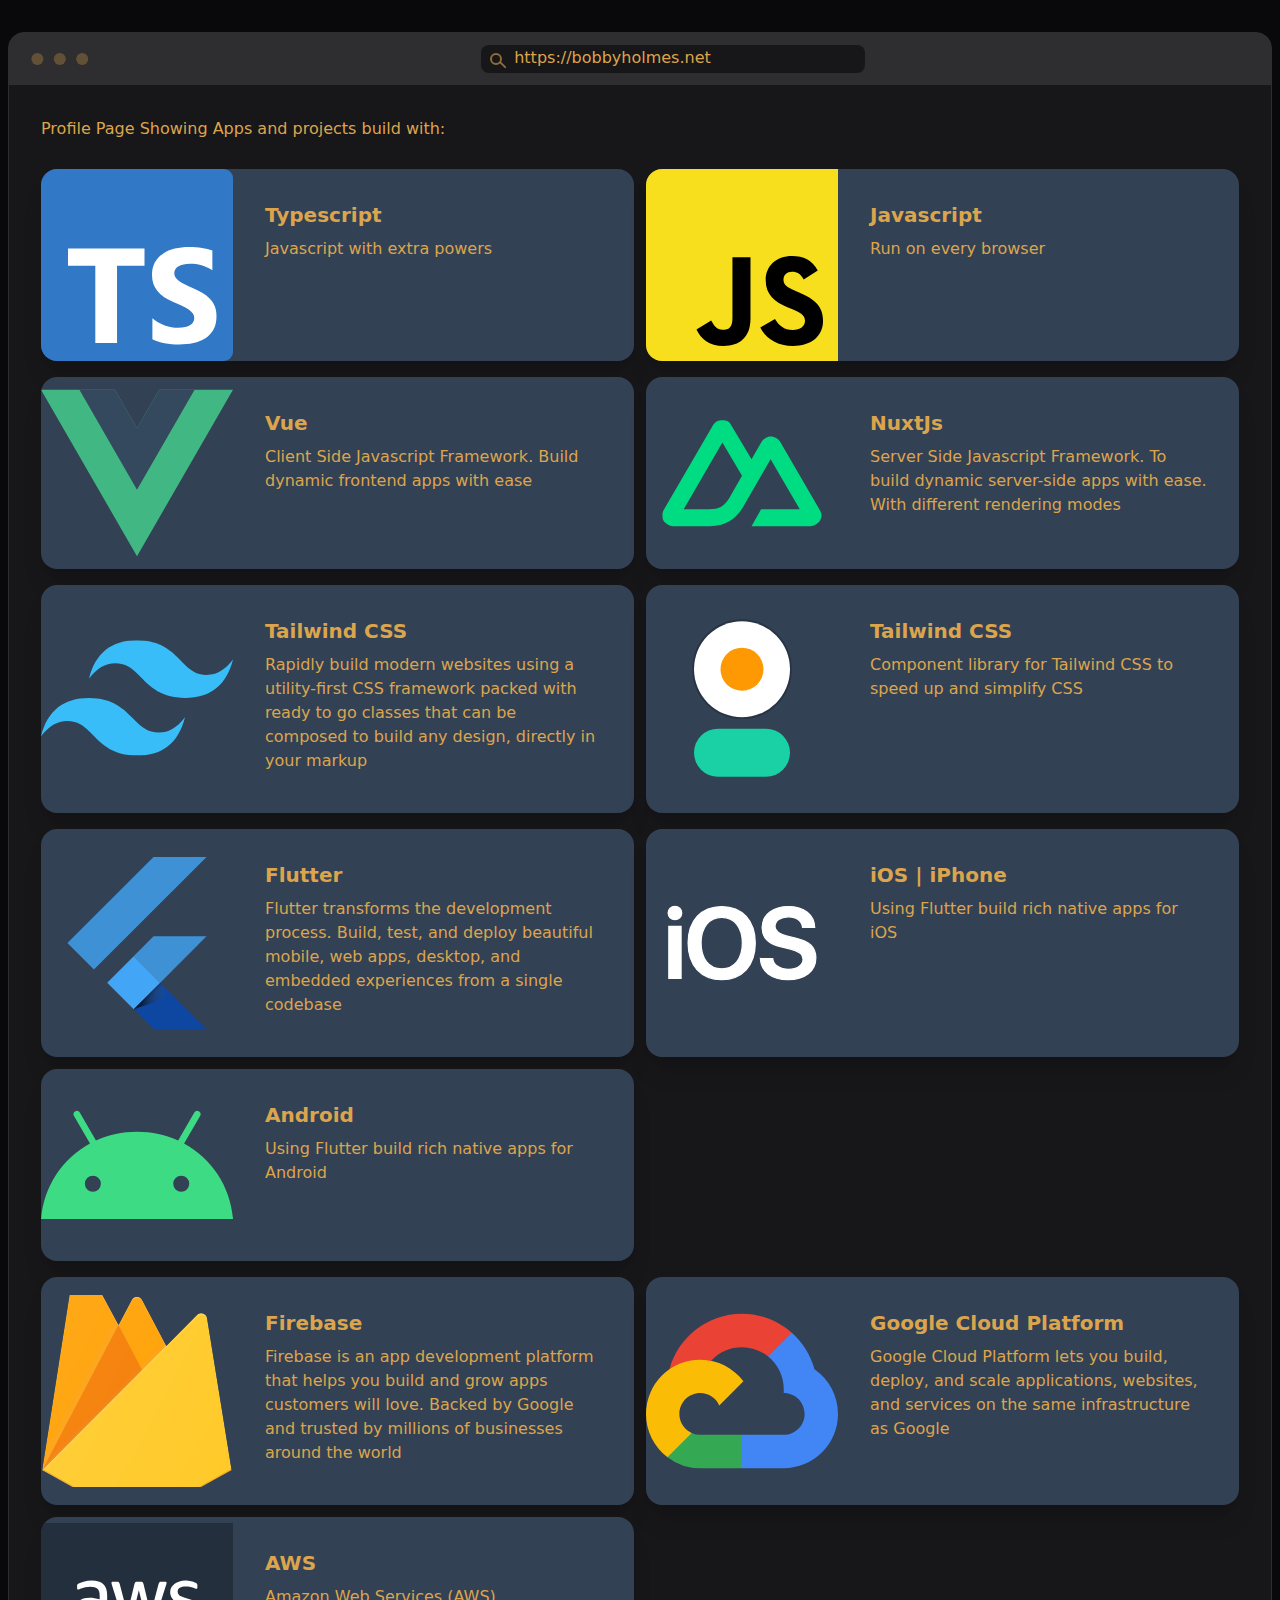
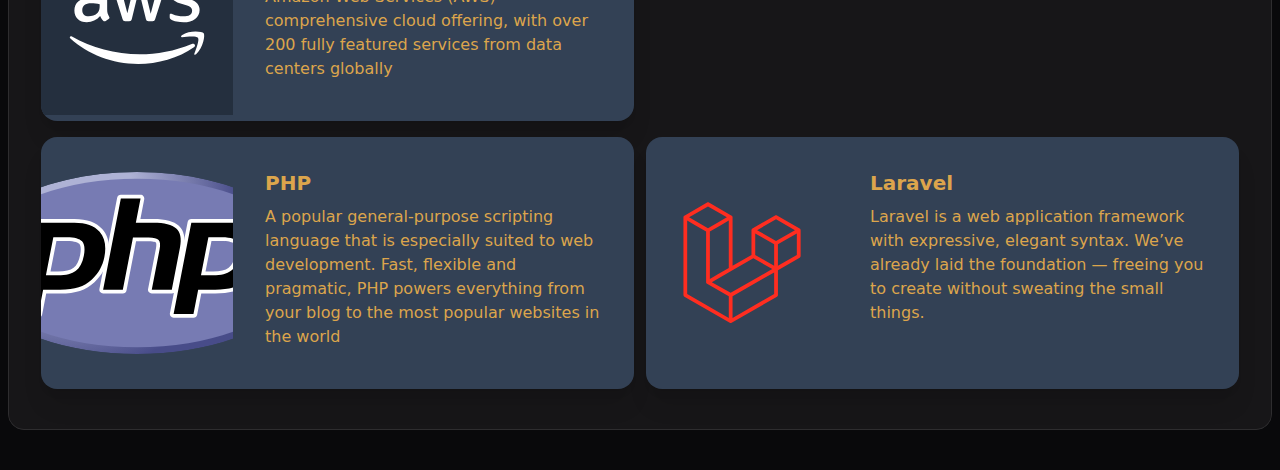
==== commit 3c07014c: "freshen up" ====
--- a/index.html
+++ b/index.html
@@ -1,17 +1,13 @@
 <!DOCTYPE html><html><head><meta charset="utf-8">
 <meta name="viewport" content="width=device-width, initial-scale=1">
 <title>Bobby Holmes</title>
-<link rel="preload" as="fetch" crossorigin="anonymous" href="/_payload.json?dde5b401-07a6-4546-a0ce-3219b048f662">
-<style>/*! tailwindcss v3.4.3 | MIT License | https://tailwindcss.com*/*,:after,:before{border:0 solid #e5e7eb;box-sizing:border-box}:after,:before{--tw-content:""}:host,html{line-height:1.5;-webkit-text-size-adjust:100%;font-family:ui-sans-serif,system-ui,sans-serif,Apple Color Emoji,Segoe UI Emoji,Segoe UI Symbol,Noto Color Emoji;font-feature-settings:normal;font-variation-settings:normal;tab-size:4;-webkit-tap-highlight-color:transparent}body{line-height:inherit;margin:0}hr{border-top-width:1px;color:inherit;height:0}abbr:where([title]){-webkit-text-decoration:underline dotted;text-decoration:underline dotted}h1,h2,h3,h4,h5,h6{font-size:inherit;font-weight:inherit}a{color:inherit;text-decoration:inherit}b,strong{font-weight:bolder}code,kbd,pre,samp{font-family:ui-monospace,SFMono-Regular,Menlo,Monaco,Consolas,Liberation Mono,Courier New,monospace;font-feature-settings:normal;font-size:1em;font-variation-settings:normal}small{font-size:80%}sub,sup{font-size:75%;line-height:0;position:relative;vertical-align:initial}sub{bottom:-.25em}sup{top:-.5em}table{border-collapse:collapse;border-color:inherit;text-indent:0}button,input,optgroup,select,textarea{color:inherit;font-family:inherit;font-feature-settings:inherit;font-size:100%;font-variation-settings:inherit;font-weight:inherit;letter-spacing:inherit;line-height:inherit;margin:0;padding:0}button,select{text-transform:none}button,input:where([type=button]),input:where([type=reset]),input:where([type=submit]){-webkit-appearance:button;background-color:initial;background-image:none}:-moz-focusring{outline:auto}:-moz-ui-invalid{box-shadow:none}progress{vertical-align:initial}::-webkit-inner-spin-button,::-webkit-outer-spin-button{height:auto}[type=search]{-webkit-appearance:textfield;outline-offset:-2px}::-webkit-search-decoration{-webkit-appearance:none}::-webkit-file-upload-button{-webkit-appearance:button;font:inherit}summary{display:list-item}blockquote,dd,dl,figure,h1,h2,h3,h4,h5,h6,hr,p,pre{margin:0}fieldset{margin:0}fieldset,legend{padding:0}menu,ol,ul{list-style:none;margin:0;padding:0}dialog{padding:0}textarea{resize:vertical}input::placeholder,textarea::placeholder{color:#9ca3af;opacity:1}[role=button],button{cursor:pointer}:disabled{cursor:default}audio,canvas,embed,iframe,img,object,svg,video{display:block;vertical-align:middle}img,video{height:auto;max-width:100%}[hidden]{display:none}:root,[data-theme]{background-color:var(--fallback-b1,oklch(var(--b1)/1));color:var(--fallback-bc,oklch(var(--bc)/1))}@supports not (color:oklch(0% 0 0)){:root{color-scheme:light;--fallback-p:#491eff;--fallback-pc:#d4dbff;--fallback-s:#ff41c7;--fallback-sc:#fff9fc;--fallback-a:#00cfbd;--fallback-ac:#00100d;--fallback-n:#2b3440;--fallback-nc:#d7dde4;--fallback-b1:#fff;--fallback-b2:#e5e6e6;--fallback-b3:#e5e6e6;--fallback-bc:#1f2937;--fallback-in:#00b3f0;--fallback-inc:#000;--fallback-su:#00ca92;--fallback-suc:#000;--fallback-wa:#ffc22d;--fallback-wac:#000;--fallback-er:#ff6f70;--fallback-erc:#000}@media (prefers-color-scheme:dark){:root{color-scheme:dark;--fallback-p:#7582ff;--fallback-pc:#050617;--fallback-s:#ff71cf;--fallback-sc:#190211;--fallback-a:#00c7b5;--fallback-ac:#000e0c;--fallback-n:#2a323c;--fallback-nc:#a6adbb;--fallback-b1:#1d232a;--fallback-b2:#191e24;--fallback-b3:#15191e;--fallback-bc:#a6adbb;--fallback-in:#00b3f0;--fallback-inc:#000;--fallback-su:#00ca92;--fallback-suc:#000;--fallback-wa:#ffc22d;--fallback-wac:#000;--fallback-er:#ff6f70;--fallback-erc:#000}}}html{-webkit-tap-highlight-color:transparent}:root{color-scheme:light;--in:72.06% 0.191 231.6;--su:64.8% 0.150 160;--wa:84.71% 0.199 83.87;--er:71.76% 0.221 22.18;--pc:89.824% 0.06192 275.75;--ac:15.352% 0.0368 183.61;--inc:0% 0 0;--suc:0% 0 0;--wac:0% 0 0;--erc:0% 0 0;--rounded-box:1rem;--rounded-btn:0.5rem;--rounded-badge:1.9rem;--animation-btn:0.25s;--animation-input:.2s;--btn-focus-scale:0.95;--border-btn:1px;--tab-border:1px;--tab-radius:0.5rem;--p:49.12% 0.3096 275.75;--s:69.71% 0.329 342.55;--sc:98.71% 0.0106 342.55;--a:76.76% 0.184 183.61;--n:32.1785% 0.02476 255.701624;--nc:89.4994% 0.011585 252.096176;--b1:100% 0 0;--b2:96.1151% 0 0;--b3:92.4169% 0.00108 197.137559;--bc:27.8078% 0.029596 256.847952}@media (prefers-color-scheme:dark){:root{color-scheme:dark;--in:72.06% 0.191 231.6;--su:64.8% 0.150 160;--wa:84.71% 0.199 83.87;--er:71.76% 0.221 22.18;--pc:13.138% 0.0392 275.75;--sc:14.96% 0.052 342.55;--ac:14.902% 0.0334 183.61;--inc:0% 0 0;--suc:0% 0 0;--wac:0% 0 0;--erc:0% 0 0;--rounded-box:1rem;--rounded-btn:0.5rem;--rounded-badge:1.9rem;--animation-btn:0.25s;--animation-input:.2s;--btn-focus-scale:0.95;--border-btn:1px;--tab-border:1px;--tab-radius:0.5rem;--p:65.69% 0.196 275.75;--s:74.8% 0.26 342.55;--a:74.51% 0.167 183.61;--n:31.3815% 0.021108 254.139175;--nc:74.6477% 0.0216 264.435964;--b1:25.3267% 0.015896 252.417568;--b2:23.2607% 0.013807 253.100675;--b3:21.1484% 0.01165 254.087939;--bc:74.6477% 0.0216 264.435964}}[data-theme=light]{color-scheme:light;--in:72.06% 0.191 231.6;--su:64.8% 0.150 160;--wa:84.71% 0.199 83.87;--er:71.76% 0.221 22.18;--pc:89.824% 0.06192 275.75;--ac:15.352% 0.0368 183.61;--inc:0% 0 0;--suc:0% 0 0;--wac:0% 0 0;--erc:0% 0 0;--rounded-box:1rem;--rounded-btn:0.5rem;--rounded-badge:1.9rem;--animation-btn:0.25s;--animation-input:.2s;--btn-focus-scale:0.95;--border-btn:1px;--tab-border:1px;--tab-radius:0.5rem;--p:49.12% 0.3096 275.75;--s:69.71% 0.329 342.55;--sc:98.71% 0.0106 342.55;--a:76.76% 0.184 183.61;--n:32.1785% 0.02476 255.701624;--nc:89.4994% 0.011585 252.096176;--b1:100% 0 0;--b2:96.1151% 0 0;--b3:92.4169% 0.00108 197.137559;--bc:27.8078% 0.029596 256.847952}[data-theme=dark]{color-scheme:dark;--in:72.06% 0.191 231.6;--su:64.8% 0.150 160;--wa:84.71% 0.199 83.87;--er:71.76% 0.221 22.18;--pc:13.138% 0.0392 275.75;--sc:14.96% 0.052 342.55;--ac:14.902% 0.0334 183.61;--inc:0% 0 0;--suc:0% 0 0;--wac:0% 0 0;--erc:0% 0 0;--rounded-box:1rem;--rounded-btn:0.5rem;--rounded-badge:1.9rem;--animation-btn:0.25s;--animation-input:.2s;--btn-focus-scale:0.95;--border-btn:1px;--tab-border:1px;--tab-radius:0.5rem;--p:65.69% 0.196 275.75;--s:74.8% 0.26 342.55;--a:74.51% 0.167 183.61;--n:31.3815% 0.021108 254.139175;--nc:74.6477% 0.0216 264.435964;--b1:25.3267% 0.015896 252.417568;--b2:23.2607% 0.013807 253.100675;--b3:21.1484% 0.01165 254.087939;--bc:74.6477% 0.0216 264.435964}[data-theme=cupcake]{color-scheme:light;--in:72.06% 0.191 231.6;--su:64.8% 0.150 160;--wa:84.71% 0.199 83.87;--er:71.76% 0.221 22.18;--pc:15.2344% 0.017892 200.026556;--sc:15.787% 0.020249 356.29965;--ac:15.8762% 0.029206 78.618794;--nc:84.7148% 0.013247 313.189598;--inc:0% 0 0;--suc:0% 0 0;--wac:0% 0 0;--erc:0% 0 0;--rounded-box:1rem;--rounded-badge:1.9rem;--animation-btn:0.25s;--animation-input:.2s;--btn-focus-scale:0.95;--border-btn:1px;--p:76.172% 0.089459 200.026556;--s:78.9351% 0.101246 356.29965;--a:79.3811% 0.146032 78.618794;--n:23.5742% 0.066235 313.189598;--b1:97.7882% 0.00418 56.375637;--b2:93.9822% 0.007638 61.449292;--b3:91.5861% 0.006811 53.440502;--bc:23.5742% 0.066235 313.189598;--rounded-btn:1.9rem;--tab-border:2px;--tab-radius:0.7rem}[data-theme=bumblebee]{color-scheme:light;--b2:93% 0 0;--b3:86% 0 0;--in:72.06% 0.191 231.6;--su:64.8% 0.150 160;--wa:84.71% 0.199 83.87;--er:71.76% 0.221 22.18;--bc:20% 0 0;--ac:16.254% 0.0314 56.52;--nc:82.55% 0.015 281.99;--inc:0% 0 0;--suc:0% 0 0;--wac:0% 0 0;--erc:0% 0 0;--rounded-box:1rem;--rounded-btn:0.5rem;--rounded-badge:1.9rem;--animation-btn:0.25s;--animation-input:.2s;--btn-focus-scale:0.95;--border-btn:1px;--tab-border:1px;--tab-radius:0.5rem;--p:89.51% 0.2132 96.61;--pc:38.92% 0.046 96.61;--s:80.39% 0.194 70.76;--sc:39.38% 0.068 70.76;--a:81.27% 0.157 56.52;--n:12.75% 0.075 281.99;--b1:100% 0 0}[data-theme=emerald]{color-scheme:light;--b2:93% 0 0;--b3:86% 0 0;--in:72.06% 0.191 231.6;--su:64.8% 0.150 160;--wa:84.71% 0.199 83.87;--er:71.76% 0.221 22.18;--inc:0% 0 0;--suc:0% 0 0;--wac:0% 0 0;--erc:0% 0 0;--rounded-box:1rem;--rounded-btn:0.5rem;--rounded-badge:1.9rem;--border-btn:1px;--tab-border:1px;--tab-radius:0.5rem;--p:76.6626% 0.135433 153.450024;--pc:33.3872% 0.040618 162.240129;--s:61.3028% 0.202368 261.294233;--sc:100% 0 0;--a:72.7725% 0.149783 33.200363;--ac:0% 0 0;--n:35.5192% 0.032071 262.988584;--nc:98.4625% 0.001706 247.838921;--b1:100% 0 0;--bc:35.5192% 0.032071 262.988584;--animation-btn:0;--animation-input:0;--btn-focus-scale:1}[data-theme=corporate]{color-scheme:light;--b2:93% 0 0;--b3:86% 0 0;--in:72.06% 0.191 231.6;--su:64.8% 0.150 160;--wa:84.71% 0.199 83.87;--er:71.76% 0.221 22.18;--pc:12.078% 0.0456 269.1;--sc:13.0739% 0.010951 256.688055;--ac:15.3934% 0.022799 163.57888;--inc:0% 0 0;--suc:0% 0 0;--wac:0% 0 0;--erc:0% 0 0;--border-btn:1px;--tab-border:1px;--p:60.39% 0.228 269.1;--s:65.3694% 0.054756 256.688055;--a:76.9669% 0.113994 163.57888;--n:22.3899% 0.031305 278.07229;--nc:95.8796% 0.008588 247.915135;--b1:100% 0 0;--bc:22.3899% 0.031305 278.07229;--rounded-box:0.25rem;--rounded-btn:.125rem;--rounded-badge:.125rem;--tab-radius:0.25rem;--animation-btn:0;--animation-input:0;--btn-focus-scale:1}[data-theme=synthwave]{color-scheme:dark;--b2:20.2941% 0.076211 287.835609;--b3:18.7665% 0.070475 287.835609;--pc:14.4421% 0.031903 342.009383;--sc:15.6543% 0.02362 227.382405;--ac:17.608% 0.0412 93.72;--rounded-box:1rem;--rounded-btn:0.5rem;--rounded-badge:1.9rem;--animation-btn:0.25s;--animation-input:.2s;--btn-focus-scale:0.95;--border-btn:1px;--tab-border:1px;--tab-radius:0.5rem;--p:72.2105% 0.159514 342.009383;--s:78.2714% 0.118101 227.382405;--a:88.04% 0.206 93.72;--n:25.5554% 0.103537 286.507967;--nc:97.9365% 0.00819 301.358346;--b1:21.8216% 0.081948 287.835609;--bc:97.9365% 0.00819 301.358346;--in:76.5197% 0.12273 231.831603;--inc:23.5017% 0.096418 290.329844;--su:86.0572% 0.115038 178.624677;--suc:23.5017% 0.096418 290.329844;--wa:85.531% 0.122117 93.722227;--wac:23.5017% 0.096418 290.329844;--er:73.7005% 0.121339 32.639257;--erc:23.5017% 0.096418 290.329844}[data-theme=retro]{color-scheme:light;--inc:90.923% 0.043042 262.880917;--suc:12.541% 0.033982 149.213788;--wac:13.3168% 0.031484 58.31834;--erc:13.144% 0.0398 27.33;--animation-btn:0.25s;--animation-input:.2s;--btn-focus-scale:0.95;--border-btn:1px;--tab-border:1px;--p:76.8664% 0.104092 22.664655;--pc:26.5104% 0.006243 0.522862;--s:80.7415% 0.052534 159.094608;--sc:26.5104% 0.006243 0.522862;--a:70.3919% 0.125455 52.953428;--ac:26.5104% 0.006243 0.522862;--n:28.4181% 0.009519 355.534017;--nc:92.5604% 0.025113 89.217311;--b1:91.6374% 0.034554 90.51575;--b2:88.2722% 0.049418 91.774344;--b3:84.133% 0.065952 90.856665;--bc:26.5104% 0.006243 0.522862;--in:54.615% 0.215208 262.880917;--su:62.7052% 0.169912 149.213788;--wa:66.584% 0.157422 58.31834;--er:65.72% 0.199 27.33;--rounded-box:0.4rem;--rounded-btn:0.4rem;--rounded-badge:0.4rem;--tab-radius:0.4rem}[data-theme=cyberpunk]{color-scheme:light;--b2:87.8943% 0.16647 104.32;--b3:81.2786% 0.15394 104.32;--in:72.06% 0.191 231.6;--su:64.8% 0.150 160;--wa:84.71% 0.199 83.87;--er:71.76% 0.221 22.18;--bc:18.902% 0.0358 104.32;--pc:14.844% 0.0418 6.35;--sc:16.666% 0.0368 204.72;--ac:14.372% 0.04352 310.43;--inc:0% 0 0;--suc:0% 0 0;--wac:0% 0 0;--erc:0% 0 0;--animation-btn:0.25s;--animation-input:.2s;--btn-focus-scale:0.95;--border-btn:1px;--tab-border:1px;font-family:ui-monospace,SFMono-Regular,Menlo,Monaco,Consolas,Liberation Mono,Courier New,monospace;--p:74.22% 0.209 6.35;--s:83.33% 0.184 204.72;--a:71.86% 0.2176 310.43;--n:23.04% 0.065 269.31;--nc:94.51% 0.179 104.32;--b1:94.51% 0.179 104.32;--rounded-box:0;--rounded-btn:0;--rounded-badge:0;--tab-radius:0}[data-theme=valentine]{color-scheme:light;--b2:88.0567% 0.024834 337.06289;--b3:81.4288% 0.022964 337.06289;--pc:13.7239% 0.030755 15.066527;--sc:14.3942% 0.029258 293.189609;--ac:14.2537% 0.014961 197.828857;--inc:90.923% 0.043042 262.880917;--suc:12.541% 0.033982 149.213788;--wac:13.3168% 0.031484 58.31834;--erc:14.614% 0.0414 27.33;--rounded-box:1rem;--rounded-badge:1.9rem;--animation-btn:0.25s;--animation-input:.2s;--btn-focus-scale:0.95;--border-btn:1px;--tab-border:1px;--p:68.6197% 0.153774 15.066527;--s:71.971% 0.14629 293.189609;--a:71.2685% 0.074804 197.828857;--n:54.6053% 0.143342 358.004839;--nc:90.2701% 0.037202 336.955191;--b1:94.6846% 0.026703 337.06289;--bc:37.3085% 0.081131 4.606426;--in:54.615% 0.215208 262.880917;--su:62.7052% 0.169912 149.213788;--wa:66.584% 0.157422 58.31834;--er:73.07% 0.207 27.33;--rounded-btn:1.9rem;--tab-radius:0.7rem}[data-theme=halloween]{color-scheme:dark;--b2:23.0416% 0 0;--b3:21.3072% 0 0;--bc:84.9552% 0 0;--sc:89.196% 0.0496 305.03;--nc:84.8742% 0.009322 65.681484;--inc:90.923% 0.043042 262.880917;--suc:12.541% 0.033982 149.213788;--wac:13.3168% 0.031484 58.31834;--erc:13.144% 0.0398 27.33;--rounded-box:1rem;--rounded-btn:0.5rem;--rounded-badge:1.9rem;--animation-btn:0.25s;--animation-input:.2s;--btn-focus-scale:0.95;--border-btn:1px;--tab-border:1px;--tab-radius:0.5rem;--p:77.48% 0.204 60.62;--pc:19.6935% 0.004671 196.779412;--s:45.98% 0.248 305.03;--a:64.8% 0.223 136.073479;--ac:0% 0 0;--n:24.371% 0.046608 65.681484;--b1:24.7759% 0 0;--in:54.615% 0.215208 262.880917;--su:62.7052% 0.169912 149.213788;--wa:66.584% 0.157422 58.31834;--er:65.72% 0.199 27.33}[data-theme=garden]{color-scheme:light;--b2:86.4453% 0.002011 17.197414;--b3:79.9386% 0.00186 17.197414;--in:72.06% 0.191 231.6;--su:64.8% 0.150 160;--wa:84.71% 0.199 83.87;--er:71.76% 0.221 22.18;--sc:89.699% 0.022197 355.095988;--ac:11.2547% 0.010859 154.390187;--inc:0% 0 0;--suc:0% 0 0;--wac:0% 0 0;--erc:0% 0 0;--rounded-box:1rem;--rounded-btn:0.5rem;--rounded-badge:1.9rem;--animation-btn:0.25s;--animation-input:.2s;--btn-focus-scale:0.95;--border-btn:1px;--tab-border:1px;--tab-radius:0.5rem;--p:62.45% 0.278 3.83636;--pc:100% 0 0;--s:48.4952% 0.110985 355.095988;--a:56.2735% 0.054297 154.390187;--n:24.1559% 0.049362 89.070594;--nc:92.9519% 0.002163 17.197414;--b1:92.9519% 0.002163 17.197414;--bc:16.9617% 0.001664 17.32068}[data-theme=forest]{color-scheme:dark;--b2:17.522% 0.007709 17.911578;--b3:16.2032% 0.007129 17.911578;--in:72.06% 0.191 231.6;--su:64.8% 0.150 160;--wa:84.71% 0.199 83.87;--er:71.76% 0.221 22.18;--bc:83.7682% 0.001658 17.911578;--sc:13.9553% 0.027077 168.327128;--ac:14.1257% 0.02389 185.713193;--nc:86.1397% 0.007806 171.364646;--inc:0% 0 0;--suc:0% 0 0;--wac:0% 0 0;--erc:0% 0 0;--rounded-box:1rem;--rounded-badge:1.9rem;--animation-btn:0.25s;--animation-input:.2s;--btn-focus-scale:0.95;--border-btn:1px;--tab-border:1px;--tab-radius:0.5rem;--p:68.6283% 0.185567 148.958922;--pc:0% 0 0;--s:69.7764% 0.135385 168.327128;--a:70.6285% 0.119451 185.713193;--n:30.6985% 0.039032 171.364646;--b1:18.8409% 0.00829 17.911578;--rounded-btn:1.9rem}[data-theme=aqua]{color-scheme:dark;--b2:45.3464% 0.118611 261.181672;--b3:41.9333% 0.109683 261.181672;--bc:89.7519% 0.025508 261.181672;--sc:12.1365% 0.02175 309.782946;--ac:18.6854% 0.020445 94.555431;--nc:12.2124% 0.023402 243.760661;--inc:90.923% 0.043042 262.880917;--suc:12.541% 0.033982 149.213788;--wac:13.3168% 0.031484 58.31834;--erc:14.79% 0.038 27.33;--rounded-box:1rem;--rounded-btn:0.5rem;--rounded-badge:1.9rem;--animation-btn:0.25s;--animation-input:.2s;--btn-focus-scale:0.95;--border-btn:1px;--tab-border:1px;--tab-radius:0.5rem;--p:85.6617% 0.14498 198.6458;--pc:40.1249% 0.068266 197.603872;--s:60.6827% 0.108752 309.782946;--a:93.4269% 0.102225 94.555431;--n:61.0622% 0.117009 243.760661;--b1:48.7596% 0.127539 261.181672;--in:54.615% 0.215208 262.880917;--su:62.7052% 0.169912 149.213788;--wa:66.584% 0.157422 58.31834;--er:73.95% 0.19 27.33}[data-theme=lofi]{color-scheme:light;--inc:15.908% 0.0206 205.9;--suc:18.026% 0.0306 164.14;--wac:17.674% 0.027 79.94;--erc:15.732% 0.03 28.47;--border-btn:1px;--tab-border:1px;--p:15.9066% 0 0;--pc:100% 0 0;--s:21.455% 0.001566 17.278957;--sc:100% 0 0;--a:26.8618% 0 0;--ac:100% 0 0;--n:0% 0 0;--nc:100% 0 0;--b1:100% 0 0;--b2:96.1151% 0 0;--b3:92.268% 0.001082 17.17934;--bc:0% 0 0;--in:79.54% 0.103 205.9;--su:90.13% 0.153 164.14;--wa:88.37% 0.135 79.94;--er:78.66% 0.15 28.47;--rounded-box:0.25rem;--rounded-btn:0.125rem;--rounded-badge:0.125rem;--tab-radius:0.125rem;--animation-btn:0;--animation-input:0;--btn-focus-scale:1}[data-theme=pastel]{color-scheme:light;--in:72.06% 0.191 231.6;--su:64.8% 0.150 160;--wa:84.71% 0.199 83.87;--er:71.76% 0.221 22.18;--bc:20% 0 0;--pc:16.6166% 0.006979 316.8737;--sc:17.6153% 0.009839 8.688364;--ac:17.8419% 0.012056 170.923263;--nc:14.2681% 0.014702 228.183906;--inc:0% 0 0;--suc:0% 0 0;--wac:0% 0 0;--erc:0% 0 0;--rounded-box:1rem;--rounded-badge:1.9rem;--animation-btn:0.25s;--animation-input:.2s;--btn-focus-scale:0.95;--border-btn:1px;--tab-border:1px;--p:83.0828% 0.034896 316.8737;--s:88.0763% 0.049197 8.688364;--a:89.2096% 0.06028 170.923263;--n:71.3406% 0.07351 228.183906;--b1:100% 0 0;--b2:98.4625% 0.001706 247.838921;--b3:87.1681% 0.009339 258.338227;--rounded-btn:1.9rem;--tab-radius:0.7rem}[data-theme=fantasy]{color-scheme:light;--b2:93% 0 0;--b3:86% 0 0;--in:72.06% 0.191 231.6;--su:64.8% 0.150 160;--wa:84.71% 0.199 83.87;--er:71.76% 0.221 22.18;--pc:87.49% 0.0378 325.02;--sc:90.784% 0.0324 241.36;--ac:15.196% 0.0408 56.72;--nc:85.5616% 0.005919 256.847952;--inc:0% 0 0;--suc:0% 0 0;--wac:0% 0 0;--erc:0% 0 0;--rounded-box:1rem;--rounded-btn:0.5rem;--rounded-badge:1.9rem;--animation-btn:0.25s;--animation-input:.2s;--btn-focus-scale:0.95;--border-btn:1px;--tab-border:1px;--tab-radius:0.5rem;--p:37.45% 0.189 325.02;--s:53.92% 0.162 241.36;--a:75.98% 0.204 56.72;--n:27.8078% 0.029596 256.847952;--b1:100% 0 0;--bc:27.8078% 0.029596 256.847952}[data-theme=wireframe]{color-scheme:light;--bc:20% 0 0;--pc:15.6521% 0 0;--sc:15.6521% 0 0;--ac:15.6521% 0 0;--nc:18.8014% 0 0;--inc:89.0403% 0.062643 264.052021;--suc:90.395% 0.035372 142.495339;--wac:14.1626% 0.019994 108.702381;--erc:12.5591% 0.051537 29.233885;--animation-btn:0.25s;--animation-input:.2s;--btn-focus-scale:0.95;--border-btn:1px;--tab-border:1px;font-family:Chalkboard,comic sans ms,"sans-serif";--p:78.2604% 0 0;--s:78.2604% 0 0;--a:78.2604% 0 0;--n:94.007% 0 0;--b1:100% 0 0;--b2:94.9119% 0 0;--b3:89.7547% 0 0;--in:45.2014% 0.313214 264.052021;--su:51.9752% 0.176858 142.495339;--wa:70.8131% 0.099969 108.702381;--er:62.7955% 0.257683 29.233885;--rounded-box:0.2rem;--rounded-btn:0.2rem;--rounded-badge:0.2rem;--tab-radius:0.2rem}[data-theme=black]{color-scheme:dark;--pc:86.736% 0 0;--sc:86.736% 0 0;--ac:86.736% 0 0;--nc:86.736% 0 0;--inc:89.0403% 0.062643 264.052021;--suc:90.395% 0.035372 142.495339;--wac:19.3597% 0.042201 109.769232;--erc:12.5591% 0.051537 29.233885;--border-btn:1px;--tab-border:1px;--p:33.6799% 0 0;--s:33.6799% 0 0;--a:33.6799% 0 0;--b1:0% 0 0;--b2:19.1251% 0 0;--b3:26.8618% 0 0;--bc:87.6096% 0 0;--n:33.6799% 0 0;--in:45.2014% 0.313214 264.052021;--su:51.9752% 0.176858 142.495339;--wa:96.7983% 0.211006 109.769232;--er:62.7955% 0.257683 29.233885;--rounded-box:0;--rounded-btn:0;--rounded-badge:0;--animation-btn:0;--animation-input:0;--btn-focus-scale:1;--tab-radius:0}[data-theme=luxury]{color-scheme:dark;--pc:20% 0 0;--sc:85.5163% 0.012821 261.069149;--ac:87.3349% 0.010348 338.82597;--inc:15.8122% 0.024356 237.133883;--suc:15.6239% 0.038579 132.154381;--wac:17.2255% 0.027305 102.89115;--erc:14.3506% 0.035271 22.568916;--rounded-box:1rem;--rounded-btn:0.5rem;--rounded-badge:1.9rem;--animation-btn:0.25s;--animation-input:.2s;--btn-focus-scale:0.95;--border-btn:1px;--tab-border:1px;--tab-radius:0.5rem;--p:100% 0 0;--s:27.5815% 0.064106 261.069149;--a:36.6744% 0.051741 338.82597;--n:24.27% 0.057015 59.825019;--nc:93.2033% 0.089631 90.861683;--b1:14.0765% 0.004386 285.822869;--b2:20.2191% 0.004211 308.22937;--b3:29.8961% 0.003818 308.318612;--bc:75.6879% 0.123666 76.890484;--in:79.0612% 0.121778 237.133883;--su:78.1197% 0.192894 132.154381;--wa:86.1274% 0.136524 102.89115;--er:71.7531% 0.176357 22.568916}[data-theme=dracula]{color-scheme:dark;--b2:26.8053% 0.020556 277.508664;--b3:24.7877% 0.019009 277.508664;--pc:15.0922% 0.036614 346.812432;--sc:14.8405% 0.029709 301.883095;--ac:16.6785% 0.024826 66.558491;--nc:87.8891% 0.006515 275.524078;--inc:17.6526% 0.018676 212.846491;--suc:17.4199% 0.043903 148.024881;--wac:19.1068% 0.026849 112.757109;--erc:13.6441% 0.041266 24.430965;--rounded-box:1rem;--rounded-btn:0.5rem;--rounded-badge:1.9rem;--animation-btn:0.25s;--animation-input:.2s;--btn-focus-scale:0.95;--border-btn:1px;--tab-border:1px;--tab-radius:0.5rem;--p:75.4611% 0.18307 346.812432;--s:74.2023% 0.148546 301.883095;--a:83.3927% 0.124132 66.558491;--n:39.4456% 0.032576 275.524078;--b1:28.8229% 0.022103 277.508664;--bc:97.7477% 0.007913 106.545019;--in:88.263% 0.09338 212.846491;--su:87.0995% 0.219516 148.024881;--wa:95.5338% 0.134246 112.757109;--er:68.2204% 0.206328 24.430965}[data-theme=cmyk]{color-scheme:light;--b2:93% 0 0;--b3:86% 0 0;--bc:20% 0 0;--pc:14.3544% 0.02666 239.443325;--sc:12.8953% 0.040552 359.339283;--ac:18.8458% 0.037948 105.306968;--nc:84.3557% 0 0;--inc:13.6952% 0.0189 217.284104;--suc:89.3898% 0.032505 321.406278;--wac:14.2473% 0.031969 52.023412;--erc:12.4027% 0.041677 28.717543;--rounded-box:1rem;--rounded-btn:0.5rem;--rounded-badge:1.9rem;--animation-btn:0.25s;--animation-input:.2s;--btn-focus-scale:0.95;--border-btn:1px;--tab-border:1px;--tab-radius:0.5rem;--p:71.7722% 0.133298 239.443325;--s:64.4766% 0.202758 359.339283;--a:94.2289% 0.189741 105.306968;--n:21.7787% 0 0;--b1:100% 0 0;--in:68.4759% 0.094499 217.284104;--su:46.949% 0.162524 321.406278;--wa:71.2364% 0.159843 52.023412;--er:62.0133% 0.208385 28.717543}[data-theme=autumn]{color-scheme:light;--b2:89.1077% 0 0;--b3:82.4006% 0 0;--bc:19.1629% 0 0;--pc:88.1446% 0.032232 17.530175;--sc:12.3353% 0.033821 23.865865;--ac:14.6851% 0.018999 60.729616;--nc:90.8734% 0.007475 51.902819;--inc:13.8449% 0.019596 207.284192;--suc:12.199% 0.016032 174.616213;--wac:14.0163% 0.032982 56.844303;--erc:90.614% 0.0482 24.16;--rounded-box:1rem;--rounded-btn:0.5rem;--rounded-badge:1.9rem;--animation-btn:0.25s;--animation-input:.2s;--btn-focus-scale:0.95;--border-btn:1px;--tab-border:1px;--tab-radius:0.5rem;--p:40.7232% 0.16116 17.530175;--s:61.6763% 0.169105 23.865865;--a:73.4253% 0.094994 60.729616;--n:54.3672% 0.037374 51.902819;--b1:95.8147% 0 0;--in:69.2245% 0.097979 207.284192;--su:60.9951% 0.080159 174.616213;--wa:70.0817% 0.164909 56.844303;--er:53.07% 0.241 24.16}[data-theme=business]{color-scheme:dark;--b2:22.6487% 0 0;--b3:20.944% 0 0;--bc:84.8707% 0 0;--pc:88.3407% 0.019811 251.473931;--sc:12.8185% 0.005481 229.389418;--ac:13.4542% 0.033545 35.791525;--nc:85.4882% 0.00265 253.041249;--inc:12.5233% 0.028702 240.033697;--suc:14.0454% 0.018919 156.59611;--wac:15.4965% 0.023141 81.519177;--erc:90.3221% 0.029356 29.674507;--animation-btn:0.25s;--animation-input:.2s;--btn-focus-scale:0.95;--border-btn:1px;--tab-border:1px;--tab-radius:0.5rem;--p:41.7036% 0.099057 251.473931;--s:64.0924% 0.027405 229.389418;--a:67.271% 0.167726 35.791525;--n:27.441% 0.01325 253.041249;--b1:24.3535% 0 0;--in:62.6163% 0.143511 240.033697;--su:70.2268% 0.094594 156.59611;--wa:77.4824% 0.115704 81.519177;--er:51.6105% 0.14678 29.674507;--rounded-box:0.25rem;--rounded-btn:.125rem;--rounded-badge:.125rem}[data-theme=acid]{color-scheme:light;--b2:91.6146% 0 0;--b3:84.7189% 0 0;--bc:19.7021% 0 0;--pc:14.38% 0.0714 330.759573;--sc:14.674% 0.0448 48.250878;--ac:18.556% 0.0528 122.962951;--nc:84.262% 0.0256 278.68;--inc:12.144% 0.0454 252.05;--suc:17.144% 0.0532 158.53;--wac:18.202% 0.0424 100.5;--erc:12.968% 0.0586 29.349188;--animation-btn:0.25s;--animation-input:.2s;--btn-focus-scale:0.95;--border-btn:1px;--tab-border:1px;--p:71.9% 0.357 330.759573;--s:73.37% 0.224 48.250878;--a:92.78% 0.264 122.962951;--n:21.31% 0.128 278.68;--b1:98.5104% 0 0;--in:60.72% 0.227 252.05;--su:85.72% 0.266 158.53;--wa:91.01% 0.212 100.5;--er:64.84% 0.293 29.349188;--rounded-box:1.25rem;--rounded-btn:1rem;--rounded-badge:1rem;--tab-radius:0.7rem}[data-theme=lemonade]{color-scheme:light;--b2:91.8003% 0.0186 123.72;--b3:84.8906% 0.0172 123.72;--bc:19.742% 0.004 123.72;--pc:11.784% 0.0398 134.6;--sc:15.55% 0.0392 111.09;--ac:17.078% 0.0402 100.73;--nc:86.196% 0.015 108.6;--inc:17.238% 0.0094 224.14;--suc:17.238% 0.0094 157.85;--wac:17.238% 0.0094 102.15;--erc:17.238% 0.0094 25.85;--rounded-box:1rem;--rounded-btn:0.5rem;--rounded-badge:1.9rem;--animation-btn:0.25s;--animation-input:.2s;--btn-focus-scale:0.95;--border-btn:1px;--tab-border:1px;--tab-radius:0.5rem;--p:58.92% 0.199 134.6;--s:77.75% 0.196 111.09;--a:85.39% 0.201 100.73;--n:30.98% 0.075 108.6;--b1:98.71% 0.02 123.72;--in:86.19% 0.047 224.14;--su:86.19% 0.047 157.85;--wa:86.19% 0.047 102.15;--er:86.19% 0.047 25.85}[data-theme=night]{color-scheme:dark;--b2:19.3144% 0.037037 265.754874;--b3:17.8606% 0.034249 265.754874;--bc:84.1536% 0.007965 265.754874;--pc:15.0703% 0.027798 232.66148;--sc:13.6023% 0.031661 276.934902;--ac:14.4721% 0.035244 350.048739;--nc:85.5899% 0.00737 260.030984;--suc:15.6904% 0.026506 181.911977;--wac:16.6486% 0.027912 82.95003;--erc:14.3572% 0.034051 13.11834;--rounded-box:1rem;--rounded-btn:0.5rem;--rounded-badge:1.9rem;--animation-btn:0.25s;--animation-input:.2s;--btn-focus-scale:0.95;--border-btn:1px;--tab-border:1px;--tab-radius:0.5rem;--p:75.3513% 0.138989 232.66148;--s:68.0113% 0.158303 276.934902;--a:72.3603% 0.176218 350.048739;--n:27.9495% 0.036848 260.030984;--b1:20.7682% 0.039824 265.754874;--in:68.4553% 0.148062 237.25135;--inc:0% 0 0;--su:78.452% 0.132529 181.911977;--wa:83.2428% 0.139558 82.95003;--er:71.7858% 0.170255 13.11834}[data-theme=coffee]{color-scheme:dark;--b2:20.1585% 0.021457 329.708637;--b3:18.6412% 0.019842 329.708637;--pc:14.3993% 0.024765 62.756393;--sc:86.893% 0.00597 199.19444;--ac:88.5243% 0.014881 224.389184;--nc:83.3022% 0.003149 326.261446;--inc:15.898% 0.012774 184.558367;--suc:14.9445% 0.014491 131.116276;--wac:17.6301% 0.028162 87.722413;--erc:15.4637% 0.025644 31.871922;--rounded-box:1rem;--rounded-btn:0.5rem;--rounded-badge:1.9rem;--animation-btn:0.25s;--animation-input:.2s;--btn-focus-scale:0.95;--border-btn:1px;--tab-border:1px;--tab-radius:0.5rem;--p:71.9967% 0.123825 62.756393;--s:34.465% 0.029849 199.19444;--a:42.6213% 0.074405 224.389184;--n:16.5109% 0.015743 326.261446;--b1:21.6758% 0.023072 329.708637;--bc:72.3547% 0.092794 79.129387;--in:79.4902% 0.063869 184.558367;--su:74.7224% 0.072456 131.116276;--wa:88.1503% 0.140812 87.722413;--er:77.3187% 0.12822 31.871922}[data-theme=winter]{color-scheme:light;--pc:91.372% 0.051 257.57;--sc:88.5103% 0.03222 282.339433;--ac:11.988% 0.038303 335.171434;--nc:83.9233% 0.012704 257.651965;--inc:17.6255% 0.017178 214.515264;--suc:16.0988% 0.015404 197.823719;--wac:17.8345% 0.009167 71.47031;--erc:14.6185% 0.022037 20.076293;--rounded-box:1rem;--rounded-btn:0.5rem;--rounded-badge:1.9rem;--animation-btn:0.25s;--animation-input:.2s;--btn-focus-scale:0.95;--border-btn:1px;--tab-border:1px;--tab-radius:0.5rem;--p:56.86% 0.255 257.57;--s:42.5516% 0.161098 282.339433;--a:59.9398% 0.191515 335.171434;--n:19.6166% 0.063518 257.651965;--b1:100% 0 0;--b2:97.4663% 0.011947 259.822565;--b3:93.2686% 0.016223 262.751375;--bc:41.8869% 0.053885 255.824911;--in:88.1275% 0.085888 214.515264;--su:80.4941% 0.077019 197.823719;--wa:89.1725% 0.045833 71.47031;--er:73.0926% 0.110185 20.076293}[data-theme=dim]{color-scheme:dark;--pc:17.2267% 0.028331 139.549991;--sc:14.6752% 0.033181 35.353059;--ac:14.8459% 0.026728 311.37924;--inc:17.2157% 0.028409 206.182959;--suc:17.2343% 0.028437 166.534048;--wac:17.2327% 0.028447 94.818679;--erc:16.4838% 0.019914 33.756357;--rounded-box:1rem;--rounded-btn:0.5rem;--rounded-badge:1.9rem;--animation-btn:0.25s;--animation-input:.2s;--btn-focus-scale:0.95;--border-btn:1px;--tab-border:1px;--tab-radius:0.5rem;--p:86.1335% 0.141656 139.549991;--s:73.3759% 0.165904 35.353059;--a:74.2296% 0.133641 311.37924;--n:24.7311% 0.020483 264.094728;--nc:82.9011% 0.031335 222.959324;--b1:30.8577% 0.023243 264.149498;--b2:28.0368% 0.01983 264.182074;--b3:26.3469% 0.018403 262.177739;--bc:82.9011% 0.031335 222.959324;--in:86.0785% 0.142046 206.182959;--su:86.1717% 0.142187 166.534048;--wa:86.1634% 0.142236 94.818679;--er:82.4189% 0.09957 33.756357}[data-theme=nord]{color-scheme:light;--pc:11.8872% 0.015449 254.027774;--sc:13.9303% 0.011822 248.687186;--ac:15.4929% 0.01245 217.469017;--inc:13.8414% 0.012499 332.664922;--suc:15.3654% 0.01498 131.063061;--wac:17.0972% 0.017847 84.093335;--erc:12.122% 0.024119 15.341883;--animation-btn:0.25s;--animation-input:.2s;--btn-focus-scale:0.95;--border-btn:1px;--tab-border:1px;--p:59.4359% 0.077246 254.027774;--s:69.6516% 0.059108 248.687186;--a:77.4643% 0.062249 217.469017;--n:45.229% 0.035214 264.1312;--nc:89.9258% 0.016374 262.749256;--b1:95.1276% 0.007445 260.731539;--b2:93.2996% 0.010389 261.788485;--b3:89.9258% 0.016374 262.749256;--bc:32.4374% 0.022945 264.182036;--in:69.2072% 0.062496 332.664922;--su:76.827% 0.074899 131.063061;--wa:85.4862% 0.089234 84.093335;--er:60.61% 0.120594 15.341883;--rounded-box:0.4rem;--rounded-btn:0.2rem;--rounded-badge:0.4rem;--tab-radius:0.2rem}[data-theme=sunset]{color-scheme:dark;--pc:14.9408% 0.031656 39.94703;--sc:14.5075% 0.035531 2.72034;--ac:14.2589% 0.033336 299.844533;--inc:17.1119% 0.017054 206.015183;--suc:17.1122% 0.017172 144.77874;--wac:17.1139% 0.016961 74.427797;--erc:17.1023% 0.015778 16.886379;--animation-btn:0.25s;--animation-input:.2s;--btn-focus-scale:0.95;--border-btn:1px;--tab-border:1px;--p:74.7039% 0.158278 39.94703;--s:72.5375% 0.177654 2.72034;--a:71.2947% 0.166678 299.844533;--n:26% 0.019 237.69;--nc:70% 0.019 237.69;--b1:22% 0.019 237.69;--b2:20% 0.019 237.69;--b3:18% 0.019 237.69;--bc:77.3835% 0.043586 245.096534;--in:85.5596% 0.085271 206.015183;--su:85.5609% 0.08586 144.77874;--wa:85.5695% 0.084806 74.427797;--er:85.5116% 0.07889 16.886379;--rounded-box:1.2rem;--rounded-btn:0.8rem;--rounded-badge:0.4rem;--tab-radius:0.7rem}*,::backdrop,:after,:before{--tw-border-spacing-x:0;--tw-border-spacing-y:0;--tw-translate-x:0;--tw-translate-y:0;--tw-rotate:0;--tw-skew-x:0;--tw-skew-y:0;--tw-scale-x:1;--tw-scale-y:1;--tw-pan-x: ;--tw-pan-y: ;--tw-pinch-zoom: ;--tw-scroll-snap-strictness:proximity;--tw-gradient-from-position: ;--tw-gradient-via-position: ;--tw-gradient-to-position: ;--tw-ordinal: ;--tw-slashed-zero: ;--tw-numeric-figure: ;--tw-numeric-spacing: ;--tw-numeric-fraction: ;--tw-ring-inset: ;--tw-ring-offset-width:0px;--tw-ring-offset-color:#fff;--tw-ring-color:#3b82f680;--tw-ring-offset-shadow:0 0 #0000;--tw-ring-shadow:0 0 #0000;--tw-shadow:0 0 #0000;--tw-shadow-colored:0 0 #0000;--tw-blur: ;--tw-brightness: ;--tw-contrast: ;--tw-grayscale: ;--tw-hue-rotate: ;--tw-invert: ;--tw-saturate: ;--tw-sepia: ;--tw-drop-shadow: ;--tw-backdrop-blur: ;--tw-backdrop-brightness: ;--tw-backdrop-contrast: ;--tw-backdrop-grayscale: ;--tw-backdrop-hue-rotate: ;--tw-backdrop-invert: ;--tw-backdrop-opacity: ;--tw-backdrop-saturate: ;--tw-backdrop-sepia: ;--tw-contain-size: ;--tw-contain-layout: ;--tw-contain-paint: ;--tw-contain-style: }@media (hover:hover){.label a:hover{--tw-text-opacity:1;color:var(--fallback-bc,oklch(var(--bc)/1));color:var(--fallback-bc,oklch(var(--bc)/var(--tw-text-opacity)))}.menu li>:not(ul,.menu-title,details,.btn).active,.menu li>:not(ul,.menu-title,details,.btn):active,.menu li>details>summary:active{--tw-bg-opacity:1;background-color:var(--fallback-n,oklch(var(--n)/1));background-color:var(--fallback-n,oklch(var(--n)/var(--tw-bg-opacity)));--tw-text-opacity:1;color:var(--fallback-nc,oklch(var(--nc)/1));color:var(--fallback-nc,oklch(var(--nc)/var(--tw-text-opacity)))}}.btn{align-items:center;animation:button-pop .25s ease-out;animation:button-pop var(--animation-btn,.25s) ease-out;border-color:#0000;border-color:oklch(var(--btn-color,var(--b2))/var(--tw-border-opacity));border-radius:.5rem;border-radius:var(--rounded-btn,.5rem);border-width:1px;border-width:var(--border-btn,1px);cursor:pointer;display:inline-flex;flex-shrink:0;flex-wrap:wrap;font-size:.875rem;font-weight:600;gap:.5rem;height:3rem;justify-content:center;line-height:1em;min-height:3rem;padding-left:1rem;padding-right:1rem;text-align:center;text-decoration-line:none;transition-duration:.2s;transition-property:color,background-color,border-color,opacity,box-shadow,transform;transition-timing-function:cubic-bezier(0,0,.2,1);-webkit-user-select:none;user-select:none;--tw-text-opacity:1;color:var(--fallback-bc,oklch(var(--bc)/1));color:var(--fallback-bc,oklch(var(--bc)/var(--tw-text-opacity)));--tw-shadow:0 1px 2px 0 #0000000d;--tw-shadow-colored:0 1px 2px 0 var(--tw-shadow-color);background-color:oklch(var(--btn-color,var(--b2))/1);background-color:oklch(var(--btn-color,var(--b2))/var(--tw-bg-opacity));box-shadow:0 0 #0000,0 0 #0000,0 1px 2px 0 #0000000d;box-shadow:var(--tw-ring-offset-shadow,0 0 #0000),var(--tw-ring-shadow,0 0 #0000),var(--tw-shadow);outline-color:var(--fallback-bc,oklch(var(--bc)/1));--tw-bg-opacity:1;--tw-border-opacity:1}.btn-disabled,.btn:disabled,.btn[disabled]{pointer-events:none}:where(.btn:is(input[type=checkbox])),:where(.btn:is(input[type=radio])){-webkit-appearance:none;appearance:none;width:auto}.btn:is(input[type=checkbox]):after,.btn:is(input[type=radio]):after{--tw-content:attr(aria-label);content:attr(aria-label);content:var(--tw-content)}@media (hover:hover){.btm-nav>.disabled:hover,.btm-nav>[disabled]:hover{pointer-events:none;--tw-border-opacity:0;background-color:var(--fallback-n,oklch(var(--n)/.1));background-color:var(--fallback-n,oklch(var(--n)/var(--tw-bg-opacity)));--tw-bg-opacity:0.1;color:var(--fallback-bc,oklch(var(--bc)/.2));color:var(--fallback-bc,oklch(var(--bc)/var(--tw-text-opacity)));--tw-text-opacity:0.2}.btn:hover{--tw-border-opacity:1;border-color:var(--fallback-b3,oklch(var(--b3)/var(--tw-border-opacity)));--tw-bg-opacity:1;background-color:var(--fallback-b3,oklch(var(--b3)/1));background-color:var(--fallback-b3,oklch(var(--b3)/var(--tw-bg-opacity)))}@supports (color:color-mix(in oklab,black,black)){.btn:hover{background-color:color-mix(in oklab,oklch(var(--btn-color,var(--b2))/1) 90%,#000);background-color:color-mix(in oklab,oklch(var(--btn-color,var(--b2))/var(--tw-bg-opacity,1)) 90%,#000);border-color:color-mix(in oklab,oklch(var(--btn-color,var(--b2))/var(--tw-border-opacity,1)) 90%,#000)}}@supports not (color:oklch(0% 0 0)){.btn:hover{background-color:var(--btn-color,var(--fallback-b2));border-color:var(--btn-color,var(--fallback-b2))}}.btn.glass:hover{--glass-opacity:25%;--glass-border-opacity:15%}.btn-ghost:hover{border-color:#0000}@supports (color:oklch(0% 0 0)){.btn-ghost:hover{background-color:var(--fallback-bc,oklch(var(--bc)/.2))}}.btn-disabled:hover,.btn:disabled:hover,.btn[disabled]:hover{--tw-border-opacity:0;background-color:var(--fallback-n,oklch(var(--n)/.2));background-color:var(--fallback-n,oklch(var(--n)/var(--tw-bg-opacity)));--tw-bg-opacity:0.2;color:var(--fallback-bc,oklch(var(--bc)/.2));color:var(--fallback-bc,oklch(var(--bc)/var(--tw-text-opacity)));--tw-text-opacity:0.2}@supports (color:color-mix(in oklab,black,black)){.btn:is(input[type=checkbox]:checked):hover,.btn:is(input[type=radio]:checked):hover{background-color:color-mix(in oklab,var(--fallback-p,oklch(var(--p)/1)) 90%,#000);border-color:color-mix(in oklab,var(--fallback-p,oklch(var(--p)/1)) 90%,#000)}}:where(.menu li:not(.menu-title,.disabled)>:not(ul,details,.menu-title)):not(.active,.btn):hover,:where(.menu li:not(.menu-title,.disabled)>details>summary:not(.menu-title)):not(.active,.btn):hover{cursor:pointer;outline:2px solid #0000;outline-offset:2px}@supports (color:oklch(0% 0 0)){:where(.menu li:not(.menu-title,.disabled)>:not(ul,details,.menu-title)):not(.active,.btn):hover,:where(.menu li:not(.menu-title,.disabled)>details>summary:not(.menu-title)):not(.active,.btn):hover{background-color:var(--fallback-bc,oklch(var(--bc)/.1))}}}.form-control{flex-direction:column}.form-control,.label{display:flex}.label{align-items:center;justify-content:space-between;padding:.5rem .25rem;-webkit-user-select:none;user-select:none}.input{-webkit-appearance:none;appearance:none;border-color:#0000;border-radius:.5rem;border-radius:var(--rounded-btn,.5rem);border-width:1px;flex-shrink:1;font-size:1rem;height:3rem;line-height:2;line-height:1.5rem;padding-left:1rem;padding-right:1rem;--tw-bg-opacity:1;background-color:var(--fallback-b1,oklch(var(--b1)/1));background-color:var(--fallback-b1,oklch(var(--b1)/var(--tw-bg-opacity)))}.input-md[type=number]::-webkit-inner-spin-button,.input[type=number]::-webkit-inner-spin-button{margin-bottom:-1rem;margin-top:-1rem;margin-inline-end:-1rem}.menu{display:flex;flex-direction:column;flex-wrap:wrap;font-size:.875rem;line-height:1.25rem;padding:.5rem}.menu :where(li ul){margin-inline-start:1rem;padding-inline-start:.5rem;position:relative;white-space:nowrap}.menu :where(li:not(.menu-title)>:not(ul,details,.menu-title,.btn)),.menu :where(li:not(.menu-title)>details>summary:not(.menu-title)){align-content:flex-start;align-items:center;display:grid;gap:.5rem;grid-auto-columns:minmax(auto,max-content) auto max-content;grid-auto-flow:column;-webkit-user-select:none;user-select:none}.menu li.disabled{color:var(--fallback-bc,oklch(var(--bc)/.3));cursor:not-allowed;-webkit-user-select:none;user-select:none}.menu :where(li>.menu-dropdown:not(.menu-dropdown-show)){display:none}:where(.menu li){align-items:stretch;display:flex;flex-direction:column;flex-shrink:0;flex-wrap:wrap;position:relative}:where(.menu li) .badge{justify-self:end}.mockup-browser{border-radius:1rem;border-radius:var(--rounded-box,1rem);overflow:hidden;overflow-x:auto;position:relative}.mockup-browser pre[data-prefix]:before{content:attr(data-prefix);display:inline-block;text-align:right}.navbar{align-items:center;display:flex;min-height:4rem;padding:.5rem;padding:var(--navbar-padding,.5rem);width:100%}:where(.navbar>:not(script,style)){align-items:center;display:inline-flex}.select{-webkit-appearance:none;appearance:none;border-color:#0000;border-radius:.5rem;border-radius:var(--rounded-btn,.5rem);border-width:1px;cursor:pointer;display:inline-flex;font-size:.875rem;height:3rem;line-height:1.25rem;line-height:2;min-height:3rem;padding-left:1rem;padding-right:2.5rem;-webkit-user-select:none;user-select:none;--tw-bg-opacity:1;background-color:var(--fallback-b1,oklch(var(--b1)/1));background-color:var(--fallback-b1,oklch(var(--b1)/var(--tw-bg-opacity)));background-image:linear-gradient(45deg,#0000 50%,currentColor 0),linear-gradient(135deg,currentColor 50%,#0000 0);background-position:calc(100% - 20px) calc(1px + 50%),calc(100% - 16.1px) calc(1px + 50%);background-repeat:no-repeat;background-size:4px 4px,4px 4px}.select[multiple]{height:auto}.stats{border-radius:1rem;border-radius:var(--rounded-box,1rem);display:inline-grid;--tw-bg-opacity:1;background-color:var(--fallback-b1,oklch(var(--b1)/1));background-color:var(--fallback-b1,oklch(var(--b1)/var(--tw-bg-opacity)));--tw-text-opacity:1;color:var(--fallback-bc,oklch(var(--bc)/1));color:var(--fallback-bc,oklch(var(--bc)/var(--tw-text-opacity)))}:where(.stats){grid-auto-flow:column;overflow-x:auto}.stat{border-color:var(--fallback-bc,oklch(var(--bc)/var(--tw-border-opacity)));column-gap:1rem;display:inline-grid;grid-template-columns:repeat(1,1fr);width:100%;--tw-border-opacity:0.1;padding:1rem 1.5rem}.stat-figure{grid-column-start:2;grid-row:span 3/span 3;grid-row-start:1;place-self:center;justify-self:end}.stat-title{color:var(--fallback-bc,oklch(var(--bc)/.6))}.stat-title,.stat-value{grid-column-start:1;white-space:nowrap}.stat-value{font-size:2.25rem;font-weight:800;line-height:2.5rem}.stat-desc{color:var(--fallback-bc,oklch(var(--bc)/.6));font-size:.75rem;grid-column-start:1;line-height:1rem;white-space:nowrap}.btm-nav>.disabled,.btm-nav>[disabled]{pointer-events:none;--tw-border-opacity:0;background-color:var(--fallback-n,oklch(var(--n)/.1));background-color:var(--fallback-n,oklch(var(--n)/var(--tw-bg-opacity)));--tw-bg-opacity:0.1;color:var(--fallback-bc,oklch(var(--bc)/.2));color:var(--fallback-bc,oklch(var(--bc)/var(--tw-text-opacity)));--tw-text-opacity:0.2}.btm-nav>* .label{font-size:1rem;line-height:1.5rem}.btn:active:focus,.btn:active:hover{animation:button-pop 0s ease-out;transform:scale(.97);transform:scale(var(--btn-focus-scale,.97))}@supports not (color:oklch(0% 0 0)){.btn{background-color:var(--btn-color,var(--fallback-b2));border-color:var(--btn-color,var(--fallback-b2))}}.btn:focus-visible{outline-offset:2px;outline-style:solid;outline-width:2px}.btn.glass{--tw-shadow:0 0 #0000;--tw-shadow-colored:0 0 #0000;box-shadow:0 0 #0000,0 0 #0000,0 0 #0000;box-shadow:var(--tw-ring-offset-shadow,0 0 #0000),var(--tw-ring-shadow,0 0 #0000),var(--tw-shadow);outline-color:currentColor}.btn.glass.btn-active{--glass-opacity:25%;--glass-border-opacity:15%}.btn-ghost{background-color:initial;border-color:#0000;border-width:1px;color:currentColor;--tw-shadow:0 0 #0000;--tw-shadow-colored:0 0 #0000;box-shadow:0 0 #0000,0 0 #0000,0 0 #0000;box-shadow:var(--tw-ring-offset-shadow,0 0 #0000),var(--tw-ring-shadow,0 0 #0000),var(--tw-shadow);outline-color:currentColor}.btn-ghost.btn-active{background-color:var(--fallback-bc,oklch(var(--bc)/.2));border-color:#0000}.btn.btn-disabled,.btn:disabled,.btn[disabled]{--tw-border-opacity:0;background-color:var(--fallback-n,oklch(var(--n)/.2));background-color:var(--fallback-n,oklch(var(--n)/var(--tw-bg-opacity)));--tw-bg-opacity:0.2;color:var(--fallback-bc,oklch(var(--bc)/.2));color:var(--fallback-bc,oklch(var(--bc)/var(--tw-text-opacity)));--tw-text-opacity:0.2}.btn:is(input[type=checkbox]:checked),.btn:is(input[type=radio]:checked){--tw-border-opacity:1;border-color:var(--fallback-p,oklch(var(--p)/var(--tw-border-opacity)));--tw-bg-opacity:1;background-color:var(--fallback-p,oklch(var(--p)/1));background-color:var(--fallback-p,oklch(var(--p)/var(--tw-bg-opacity)));--tw-text-opacity:1;color:var(--fallback-pc,oklch(var(--pc)/1));color:var(--fallback-pc,oklch(var(--pc)/var(--tw-text-opacity)))}.btn:is(input[type=checkbox]:checked):focus-visible,.btn:is(input[type=radio]:checked):focus-visible{outline-color:var(--fallback-p,oklch(var(--p)/1))}@keyframes button-pop{0%{transform:scale(.98);transform:scale(var(--btn-focus-scale,.98))}40%{transform:scale(1.02)}to{transform:scale(1)}}@keyframes checkmark{0%{background-position-y:5px}50%{background-position-y:-2px}to{background-position-y:0}}.input input{--tw-bg-opacity:1;background-color:var(--fallback-p,oklch(var(--p)/1));background-color:var(--fallback-p,oklch(var(--p)/var(--tw-bg-opacity)));background-color:initial}.input input:focus{outline:2px solid #0000;outline-offset:2px}.input[list]::-webkit-calendar-picker-indicator{line-height:1em}.input:focus,.input:focus-within{border-color:var(--fallback-bc,oklch(var(--bc)/.2));box-shadow:none;outline-color:var(--fallback-bc,oklch(var(--bc)/.2));outline-offset:2px;outline-style:solid;outline-width:2px}.input-disabled,.input:disabled,.input[disabled]{cursor:not-allowed;--tw-border-opacity:1;border-color:var(--fallback-b2,oklch(var(--b2)/var(--tw-border-opacity)));--tw-bg-opacity:1;background-color:var(--fallback-b2,oklch(var(--b2)/1));background-color:var(--fallback-b2,oklch(var(--b2)/var(--tw-bg-opacity)));color:var(--fallback-bc,oklch(var(--bc)/.4))}.input-disabled::placeholder,.input:disabled::placeholder,.input[disabled]::placeholder{color:var(--fallback-bc,oklch(var(--bc)/.2));color:var(--fallback-bc,oklch(var(--bc)/var(--tw-placeholder-opacity)));--tw-placeholder-opacity:0.2}.input::-webkit-date-and-time-value{text-align:inherit}:where(.menu li:empty){--tw-bg-opacity:1;background-color:var(--fallback-bc,oklch(var(--bc)/1));background-color:var(--fallback-bc,oklch(var(--bc)/var(--tw-bg-opacity)));height:1px;margin:.5rem 1rem;opacity:.1}.menu :where(li ul):before{bottom:.75rem;inset-inline-start:0;position:absolute;top:.75rem;width:1px;--tw-bg-opacity:1;background-color:var(--fallback-bc,oklch(var(--bc)/1));background-color:var(--fallback-bc,oklch(var(--bc)/var(--tw-bg-opacity)));content:"";opacity:.1}.menu :where(li:not(.menu-title)>:not(ul,details,.menu-title,.btn)),.menu :where(li:not(.menu-title)>details>summary:not(.menu-title)){border-radius:.5rem;border-radius:var(--rounded-btn,.5rem);padding:.5rem 1rem;text-align:start;text-wrap:balance;transition-duration:.2s;transition-property:color,background-color,border-color,text-decoration-color,fill,stroke,opacity,box-shadow,transform,filter,-webkit-backdrop-filter;transition-property:color,background-color,border-color,text-decoration-color,fill,stroke,opacity,box-shadow,transform,filter,backdrop-filter;transition-property:color,background-color,border-color,text-decoration-color,fill,stroke,opacity,box-shadow,transform,filter,backdrop-filter,-webkit-backdrop-filter;transition-timing-function:cubic-bezier(.4,0,.2,1);transition-timing-function:cubic-bezier(0,0,.2,1)}:where(.menu li:not(.menu-title,.disabled)>:not(ul,details,.menu-title)):is(summary):not(.active,.btn):focus-visible,:where(.menu li:not(.menu-title,.disabled)>:not(ul,details,.menu-title)):not(summary,.active,.btn).focus,:where(.menu li:not(.menu-title,.disabled)>:not(ul,details,.menu-title)):not(summary,.active,.btn):focus,:where(.menu li:not(.menu-title,.disabled)>details>summary:not(.menu-title)):is(summary):not(.active,.btn):focus-visible,:where(.menu li:not(.menu-title,.disabled)>details>summary:not(.menu-title)):not(summary,.active,.btn).focus,:where(.menu li:not(.menu-title,.disabled)>details>summary:not(.menu-title)):not(summary,.active,.btn):focus{background-color:var(--fallback-bc,oklch(var(--bc)/.1));cursor:pointer;--tw-text-opacity:1;color:var(--fallback-bc,oklch(var(--bc)/1));color:var(--fallback-bc,oklch(var(--bc)/var(--tw-text-opacity)));outline:2px solid #0000;outline-offset:2px}.menu li>:not(ul,.menu-title,details,.btn).active,.menu li>:not(ul,.menu-title,details,.btn):active,.menu li>details>summary:active{--tw-bg-opacity:1;background-color:var(--fallback-n,oklch(var(--n)/1));background-color:var(--fallback-n,oklch(var(--n)/var(--tw-bg-opacity)));--tw-text-opacity:1;color:var(--fallback-nc,oklch(var(--nc)/1));color:var(--fallback-nc,oklch(var(--nc)/var(--tw-text-opacity)))}.menu :where(li>details>summary)::-webkit-details-marker{display:none}.menu :where(li>.menu-dropdown-toggle):after,.menu :where(li>details>summary):after{box-shadow:2px 2px;content:"";display:block;height:.5rem;justify-self:end;margin-top:-.5rem;pointer-events:none;transform:rotate(45deg);transform-origin:75% 75%;transition-duration:.3s;transition-property:transform,margin-top;transition-timing-function:cubic-bezier(.4,0,.2,1);width:.5rem}.menu :where(li>.menu-dropdown-toggle.menu-dropdown-show):after,.menu :where(li>details[open]>summary):after{margin-top:0;transform:rotate(225deg)}.mockup-browser .mockup-browser-toolbar{align-items:center;display:inline-flex;margin-bottom:.75rem;margin-top:.75rem;padding-right:1.4em;width:100%}:is([dir=rtl] .mockup-browser .mockup-browser-toolbar){flex-direction:row-reverse}.mockup-browser .mockup-browser-toolbar:before{aspect-ratio:1/1;border-radius:9999px;box-shadow:1.4em 0,2.8em 0,4.2em 0;content:"";display:inline-block;height:.75rem;margin-right:4.8rem;opacity:.3}.mockup-browser .mockup-browser-toolbar .input{display:block;height:1.75rem;margin-left:auto;margin-right:auto;overflow:hidden;position:relative;text-overflow:ellipsis;white-space:nowrap;width:24rem;--tw-bg-opacity:1;background-color:var(--fallback-b2,oklch(var(--b2)/1));background-color:var(--fallback-b2,oklch(var(--b2)/var(--tw-bg-opacity)));direction:ltr;padding-left:2rem}.mockup-browser .mockup-browser-toolbar .input:before{aspect-ratio:1/1;content:"";height:.75rem;left:.5rem;position:absolute;top:50%;--tw-translate-y:-50%;border-color:currentColor;border-radius:9999px;border-width:2px;opacity:.6;transform:translate(var(--tw-translate-x),-50%) rotate(var(--tw-rotate)) skewX(var(--tw-skew-x)) skewY(var(--tw-skew-y)) scaleX(var(--tw-scale-x)) scaleY(var(--tw-scale-y));transform:translate(var(--tw-translate-x),var(--tw-translate-y)) rotate(var(--tw-rotate)) skewX(var(--tw-skew-x)) skewY(var(--tw-skew-y)) scaleX(var(--tw-scale-x)) scaleY(var(--tw-scale-y))}.mockup-browser .mockup-browser-toolbar .input:after{content:"";height:.5rem;left:1.25rem;position:absolute;top:50%;--tw-translate-y:25%;--tw-rotate:-45deg;border-color:currentColor;border-radius:9999px;border-width:1px;opacity:.6;transform:translate(var(--tw-translate-x),25%) rotate(-45deg) skewX(var(--tw-skew-x)) skewY(var(--tw-skew-y)) scaleX(var(--tw-scale-x)) scaleY(var(--tw-scale-y));transform:translate(var(--tw-translate-x),var(--tw-translate-y)) rotate(var(--tw-rotate)) skewX(var(--tw-skew-x)) skewY(var(--tw-skew-y)) scaleX(var(--tw-scale-x)) scaleY(var(--tw-scale-y))}@keyframes modal-pop{0%{opacity:0}}@keyframes progress-loading{50%{background-position-x:-115%}}@keyframes radiomark{0%{box-shadow:0 0 0 12px var(--fallback-b1,oklch(var(--b1)/1)) inset,0 0 0 12px var(--fallback-b1,oklch(var(--b1)/1)) inset}50%{box-shadow:0 0 0 3px var(--fallback-b1,oklch(var(--b1)/1)) inset,0 0 0 3px var(--fallback-b1,oklch(var(--b1)/1)) inset}to{box-shadow:0 0 0 4px var(--fallback-b1,oklch(var(--b1)/1)) inset,0 0 0 4px var(--fallback-b1,oklch(var(--b1)/1)) inset}}@keyframes rating-pop{0%{transform:translateY(-.125em)}40%{transform:translateY(-.125em)}to{transform:translateY(0)}}.select:focus{border-color:var(--fallback-bc,oklch(var(--bc)/.2));box-shadow:none;outline-color:var(--fallback-bc,oklch(var(--bc)/.2));outline-offset:2px;outline-style:solid;outline-width:2px}.select-disabled,.select:disabled,.select[disabled]{cursor:not-allowed;--tw-border-opacity:1;border-color:var(--fallback-b2,oklch(var(--b2)/var(--tw-border-opacity)));--tw-bg-opacity:1;background-color:var(--fallback-b2,oklch(var(--b2)/1));background-color:var(--fallback-b2,oklch(var(--b2)/var(--tw-bg-opacity)));color:var(--fallback-bc,oklch(var(--bc)/.2));color:var(--fallback-bc,oklch(var(--bc)/var(--tw-text-opacity)));--tw-text-opacity:0.2}.select-disabled::placeholder,.select:disabled::placeholder,.select[disabled]::placeholder{color:var(--fallback-bc,oklch(var(--bc)/.2));color:var(--fallback-bc,oklch(var(--bc)/var(--tw-placeholder-opacity)));--tw-placeholder-opacity:0.2}.select-multiple,.select[multiple],.select[size].select:not([size="1"]){background-image:none;padding-right:1rem}[dir=rtl] .select{background-position:12px calc(1px + 50%),16px calc(1px + 50%)}@keyframes skeleton{0%{background-position:150%}to{background-position:-50%}}:where(.stats)>:not([hidden])~:not([hidden]){--tw-divide-x-reverse:0;--tw-divide-y-reverse:0;border-width:0 0 0 1px;border-width:calc(0px*(1 - var(--tw-divide-y-reverse))) calc(1px*var(--tw-divide-x-reverse)) calc(0px*var(--tw-divide-y-reverse)) calc(1px*(1 - var(--tw-divide-x-reverse)))}:is([dir=rtl] .stats>:not([hidden])~:not([hidden])){--tw-divide-x-reverse:1}@keyframes toast-pop{0%{opacity:0;transform:scale(.9)}to{opacity:1;transform:scale(1)}}.menu-horizontal{display:inline-flex;flex-direction:row}.menu-horizontal>li:not(.menu-title)>details>ul{position:absolute}.stats-vertical{grid-auto-flow:row}.menu-horizontal>li:not(.menu-title)>details>ul{margin-inline-start:0;margin-top:1rem;padding-bottom:.5rem;padding-inline-end:.5rem;padding-top:.5rem}.menu-horizontal>li>details>ul:before{content:none}:where(.menu-horizontal>li:not(.menu-title)>details>ul){border-radius:1rem;border-radius:var(--rounded-box,1rem);--tw-bg-opacity:1;background-color:var(--fallback-b1,oklch(var(--b1)/1));background-color:var(--fallback-b1,oklch(var(--b1)/var(--tw-bg-opacity)));--tw-shadow:0 20px 25px -5px #0000001a,0 8px 10px -6px #0000001a;--tw-shadow-colored:0 20px 25px -5px var(--tw-shadow-color),0 8px 10px -6px var(--tw-shadow-color);box-shadow:0 0 #0000,0 0 #0000,0 20px 25px -5px #0000001a,0 8px 10px -6px #0000001a;box-shadow:var(--tw-ring-offset-shadow,0 0 #0000),var(--tw-ring-shadow,0 0 #0000),var(--tw-shadow)}.stats-vertical>:not([hidden])~:not([hidden]){--tw-divide-x-reverse:0;--tw-divide-y-reverse:0;border-width:1px 0 0;border-width:calc(1px*(1 - var(--tw-divide-y-reverse))) calc(0px*var(--tw-divide-x-reverse)) calc(1px*var(--tw-divide-y-reverse)) calc(0px*(1 - var(--tw-divide-x-reverse)))}.stats-vertical{overflow-y:auto}.mx-auto{margin-left:auto;margin-right:auto}.mb-5{margin-bottom:1.25rem}.mr-3{margin-right:.75rem}.inline-block{display:inline-block}.grid{display:grid}.h-5{height:1.25rem}.h-8{height:2rem}.h-full{height:100%}.w-64{width:16rem}.w-8{width:2rem}.w-auto{width:auto}.w-fit{width:-moz-fit-content;width:fit-content}.flex-1{flex:1 1 0%}.flex-none{flex:none}.transform{transform:translate(var(--tw-translate-x),var(--tw-translate-y)) rotate(var(--tw-rotate)) skewX(var(--tw-skew-x)) skewY(var(--tw-skew-y)) scaleX(var(--tw-scale-x)) scaleY(var(--tw-scale-y))}.grid-cols-2{grid-template-columns:repeat(2,minmax(0,1fr))}.content-center{align-content:center}.gap-0{gap:0}.gap-2{gap:.5rem}.border{border-width:1px}.border-base-300{--tw-border-opacity:1;border-color:var(--fallback-b3,oklch(var(--b3)/var(--tw-border-opacity)))}.bg-base-100{--tw-bg-opacity:1;background-color:var(--fallback-b1,oklch(var(--b1)/1));background-color:var(--fallback-b1,oklch(var(--b1)/var(--tw-bg-opacity)))}.bg-base-200{--tw-bg-opacity:1;background-color:var(--fallback-b2,oklch(var(--b2)/1));background-color:var(--fallback-b2,oklch(var(--b2)/var(--tw-bg-opacity)))}.bg-base-300{--tw-bg-opacity:1;background-color:var(--fallback-b3,oklch(var(--b3)/1));background-color:var(--fallback-b3,oklch(var(--b3)/var(--tw-bg-opacity)))}.bg-primary{--tw-bg-opacity:1;background-color:var(--fallback-p,oklch(var(--p)/1));background-color:var(--fallback-p,oklch(var(--p)/var(--tw-bg-opacity)))}.stroke-current{stroke:currentColor}.p-2{padding:.5rem}.p-8{padding:2rem}.px-1{padding-left:.25rem;padding-right:.25rem}.py-8{padding-bottom:2rem;padding-top:2rem}.text-xl{font-size:1.25rem;line-height:1.75rem}.text-accent{--tw-text-opacity:1;color:var(--fallback-a,oklch(var(--a)/1));color:var(--fallback-a,oklch(var(--a)/var(--tw-text-opacity)))}.text-primary{--tw-text-opacity:1;color:var(--fallback-p,oklch(var(--p)/1));color:var(--fallback-p,oklch(var(--p)/var(--tw-text-opacity)))}.text-secondary{--tw-text-opacity:1;color:var(--fallback-s,oklch(var(--s)/1));color:var(--fallback-s,oklch(var(--s)/var(--tw-text-opacity)))}.text-slate-900{--tw-text-opacity:1;color:#0f172a;color:rgb(15 23 42/var(--tw-text-opacity))}.shadow{--tw-shadow:0 1px 3px 0 #0000001a,0 1px 2px -1px #0000001a;--tw-shadow-colored:0 1px 3px 0 var(--tw-shadow-color),0 1px 2px -1px var(--tw-shadow-color);box-shadow:0 0 #0000,0 0 #0000,0 1px 3px 0 #0000001a,0 1px 2px -1px #0000001a;box-shadow:var(--tw-ring-offset-shadow,0 0 #0000),var(--tw-ring-shadow,0 0 #0000),var(--tw-shadow)}@media (min-width:1024px){.lg\:container{width:100%}@media (min-width:640px){.lg\:container{max-width:640px}}@media (min-width:768px){.lg\:container{max-width:768px}}@media (min-width:1024px){.lg\:container{max-width:1024px}}@media (min-width:1280px){.lg\:container{max-width:1280px}}@media (min-width:1536px){.lg\:container{max-width:1536px}}}@media (min-width:1280px){.xl\:stats-horizontal{grid-auto-flow:column}.xl\:stats-horizontal>:not([hidden])~:not([hidden]){--tw-divide-x-reverse:0;--tw-divide-y-reverse:0;border-width:0 0 0 1px;border-width:calc(0px*(1 - var(--tw-divide-y-reverse))) calc(1px*var(--tw-divide-x-reverse)) calc(0px*var(--tw-divide-y-reverse)) calc(1px*(1 - var(--tw-divide-x-reverse)))}.xl\:stats-horizontal{overflow-x:auto}:is([dir=rtl] .xl\:stats-horizontal){--tw-divide-x-reverse:1}}@media (min-width:768px){.md\:grid-cols-2{grid-template-columns:repeat(2,minmax(0,1fr))}.md\:px-2{padding-left:.5rem;padding-right:.5rem}}@media (min-width:1280px){.xl\:grid-cols-1{grid-template-columns:repeat(1,minmax(0,1fr))}}@media (prefers-color-scheme:dark){.dark\:text-white{--tw-text-opacity:1;color:#fff;color:rgb(255 255 255/var(--tw-text-opacity))}}</style>
-<link rel="modulepreload" as="script" crossorigin href="/_nuxt/-zX6J5Yt.js">
-<link rel="modulepreload" as="script" crossorigin href="/_nuxt/BMf7hChu.js">
-<link rel="modulepreload" as="script" crossorigin href="/_nuxt/CjraBf0K.js">
-<link rel="modulepreload" as="script" crossorigin href="/_nuxt/B71QnBwi.js">
-<link rel="prefetch" as="script" crossorigin href="/_nuxt/BBl1ntQS.js">
-<link rel="prefetch" as="script" crossorigin href="/_nuxt/B7pTvQri.js">
-<link rel="prefetch" as="image" type="image/svg+xml" href="/_nuxt/firebase-logo.D0X935rf.svg">
-<link rel="prefetch" as="image" type="image/svg+xml" href="/_nuxt/AWS-Cloud-logo_32.BkxSYxeO.svg">
-<link rel="prefetch" as="image" type="image/svg+xml" href="/_nuxt/php.CBhNOZxq.svg">
-<script type="module" src="/_nuxt/-zX6J5Yt.js" crossorigin></script><script>"use strict";(()=>{const a=window,e=document.documentElement,c=window.localStorage,d=["dark","light"],n=c&&c.getItem&&c.getItem("nuxt-color-mode")||"luxury";let l=n==="system"?f():n;const i=e.getAttribute("data-color-mode-forced");i&&(l=i),r(l),a["__NUXT_COLOR_MODE__"]={preference:n,value:l,getColorScheme:f,addColorScheme:r,removeColorScheme:u};function r(o){const t=""+o+"",s="theme";e.classList?e.classList.add(t):e.className+=" "+t,s&&e.setAttribute("data-"+s,o)}function u(o){const t=""+o+"",s="theme";e.classList?e.classList.remove(t):e.className=e.className.replace(new RegExp(t,"g"),""),s&&e.removeAttribute("data-"+s)}function m(o){return a.matchMedia("(prefers-color-scheme"+o+")")}function f(){if(a.matchMedia&&m("").media!=="not all"){for(const o of d)if(m(":"+o).matches)return o}return"light"}})();
-</script></head><body><div id="__nuxt"><!--[--><!----><div><nav class="navbar bg-base-100 bg-primary"><div class="flex-none"><a aria-current="page" href="/" class="router-link-active router-link-exact-active btn btn-ghost text-xl">Home</a></div><div class="flex-1"><ul class="menu menu-horizontal px-1"></ul></div></nav><div class="lg:container md:px-2 mx-auto py-8"><!--[--><div class="grid grid-cols-2 gap-2"><div class="mockup-browser border bg-base-300 border-base-300"><div class="mockup-browser-toolbar"><div class="input">https://bobbyholmes.net</div></div><div class="flex-none p-8 bg-base-200 h-full"><h2 class="mb-5">Profile Page Showing Apps and projects build with:</h2><ul><li> Typescript | Javascript <img height="32" width="32" src="data:image/svg+xml,%3csvg%20fill=&#39;none&#39;%20height=&#39;128&#39;%20viewBox=&#39;0%200%20128%20128&#39;%20width=&#39;128&#39;%20xmlns=&#39;http://www.w3.org/2000/svg&#39;%3e%3crect%20fill=&#39;%233178c6&#39;%20height=&#39;128&#39;%20rx=&#39;6&#39;%20width=&#39;128&#39;/%3e%3cpath%20clip-rule=&#39;evenodd&#39;%20d=&#39;m74.2622%2099.468v14.026c2.2724%201.168%204.9598%202.045%208.0625%202.629%203.1027.585%206.3728.877%209.8105.877%203.3503%200%206.533-.321%209.5478-.964%203.016-.643%205.659-1.702%207.932-3.178%202.272-1.476%204.071-3.404%205.397-5.786%201.325-2.381%201.988-5.325%201.988-8.8313%200-2.5421-.379-4.7701-1.136-6.6841-.758-1.9139-1.85-3.6159-3.278-5.1062-1.427-1.4902-3.139-2.827-5.134-4.0104-1.996-1.1834-4.246-2.3011-6.752-3.353-1.8352-.7597-3.4812-1.4975-4.9378-2.2134-1.4567-.7159-2.6948-1.4464-3.7144-2.1915-1.0197-.7452-1.8063-1.5341-2.3598-2.3669-.5535-.8327-.8303-1.7751-.8303-2.827%200-.9643.2476-1.8336.7429-2.6079s1.1945-1.4391%202.0976-1.9943c.9031-.5551%202.0101-.9861%203.3211-1.2929%201.311-.3069%202.7676-.4603%204.3699-.4603%201.1658%200%202.3958.0877%203.6928.263%201.296.1753%202.6.4456%203.911.8109%201.311.3652%202.585.8254%203.824%201.3806%201.238.5552%202.381%201.198%203.43%201.9285v-13.1051c-2.127-.8182-4.45-1.4245-6.97-1.819s-5.411-.5917-8.6744-.5917c-3.3211%200-6.4674.3579-9.439%201.0738-2.9715.7159-5.5862%201.8336-7.844%203.353-2.2578%201.5195-4.0422%203.4553-5.3531%205.8075-1.311%202.3522-1.9665%205.1646-1.9665%208.4373%200%204.1785%201.2017%207.7433%203.6052%2010.6945%202.4035%202.9513%206.0523%205.4496%2010.9466%207.495%201.9228.7889%203.7145%201.5633%205.375%202.323%201.6606.7597%203.0954%201.5486%204.3044%202.3668s2.1628%201.7094%202.8618%202.6736c.7.9643%201.049%202.06%201.049%203.2873%200%20.9062-.218%201.7462-.655%202.5202s-1.1%201.446-1.9885%202.016c-.8886.57-1.9956%201.016-3.3212%201.337-1.3255.321-2.8768.482-4.6539.482-3.0299%200-6.0305-.533-9.0021-1.6-2.9715-1.066-5.7245-2.666-8.2591-4.799zm-23.5596-34.9136h18.2974v-11.5544h-51v11.5544h18.2079v51.4456h14.4947z&#39;%20fill=&#39;%23fff&#39;%20fill-rule=&#39;evenodd&#39;/%3e%3c/svg%3e"><img height="32" width="32" src="data:image/svg+xml,%3c?xml%20version=&#39;1.0&#39;%20encoding=&#39;utf-8&#39;?%3e%3c!--%20Uploaded%20to:%20SVG%20Repo,%20www.svgrepo.com,%20Generator:%20SVG%20Repo%20Mixer%20Tools%20--%3e%3csvg%20width=&#39;800px&#39;%20height=&#39;800px&#39;%20viewBox=&#39;0%200%20256%20256&#39;%20xmlns=&#39;http://www.w3.org/2000/svg&#39;%20preserveAspectRatio=&#39;xMinYMin%20meet&#39;%3e%3cpath%20d=&#39;M0%200h256v256H0V0z&#39;%20fill=&#39;%23F7DF1E&#39;/%3e%3cpath%20d=&#39;M67.312%20213.932l19.59-11.856c3.78%206.701%207.218%2012.371%2015.465%2012.371%207.905%200%2012.89-3.092%2012.89-15.12v-81.798h24.057v82.138c0%2024.917-14.606%2036.259-35.916%2036.259-19.245%200-30.416-9.967-36.087-21.996M152.381%20211.354l19.588-11.341c5.157%208.421%2011.859%2014.607%2023.715%2014.607%209.969%200%2016.325-4.984%2016.325-11.858%200-8.248-6.53-11.17-17.528-15.98l-6.013-2.58c-17.357-7.387-28.87-16.667-28.87-36.257%200-18.044%2013.747-31.792%2035.228-31.792%2015.294%200%2026.292%205.328%2034.196%2019.247L210.29%20147.43c-4.125-7.389-8.591-10.31-15.465-10.31-7.046%200-11.514%204.468-11.514%2010.31%200%207.217%204.468%2010.14%2014.778%2014.608l6.014%202.577c20.45%208.765%2031.963%2017.7%2031.963%2037.804%200%2021.654-17.012%2033.51-39.867%2033.51-22.339%200-36.774-10.654-43.819-24.574&#39;/%3e%3c/svg%3e"></li><li> VueJs <svg xmlns="http://www.w3.org/2000/svg" width="30" height="30" viewBox="0 0 261.76 226.69"><title>VueJS</title><path d="M161.096.001l-30.225 52.351L100.647.001H-.005l130.877 226.688L261.749.001z" fill="#41b883"></path><path d="M161.096.001l-30.225 52.351L100.647.001H52.346l78.526 136.01L209.398.001z" fill="#34495e"></path></svg></li><li> NuxtJs <svg width="32" height="32" viewBox="0 0 512 512" fill="none" xmlns="http://www.w3.org/2000/svg"><title>NuxtJS</title><path xmlns="http://www.w3.org/2000/svg" d="M281.44 397.667H438.32C443.326 397.667 448.118 395.908 452.453 393.427C456.789 390.946 461.258 387.831 463.76 383.533C466.262 379.236 468.002 374.36 468 369.399C467.998 364.437 466.266 359.563 463.76 355.268L357.76 172.947C355.258 168.65 352.201 165.534 347.867 163.053C343.532 160.573 337.325 158.813 332.32 158.813C327.315 158.813 322.521 160.573 318.187 163.053C313.852 165.534 310.795 168.65 308.293 172.947L281.44 219.587L227.733 129.13C225.229 124.834 222.176 120.307 217.84 117.827C213.504 115.346 208.713 115 203.707 115C198.701 115 193.909 115.346 189.573 117.827C185.238 120.307 180.771 124.834 178.267 129.13L46.8267 355.268C44.3208 359.563 44.0022 364.437 44 369.399C43.9978 374.36 44.3246 379.235 46.8267 383.533C49.3288 387.83 53.7979 390.946 58.1333 393.427C62.4688 395.908 67.2603 397.667 72.2667 397.667H171.2C210.401 397.667 238.934 380.082 258.827 346.787L306.88 263.4L332.32 219.587L410.053 352.44H306.88L281.44 397.667ZM169.787 352.44H100.533L203.707 174.36L256 263.4L221.361 323.784C208.151 345.387 193.089 352.44 169.787 352.44Z" fill="#00DC82"></path></svg></li><li> TailWindCSS | DaisyUI <svg viewBox="0 0 248 31" class="text-slate-900 dark:text-white w-auto h-5"><title>TailwindCSS</title><path fill-rule="evenodd" clip-rule="evenodd" d="M25.517 0C18.712 0 14.46 3.382 12.758 10.146c2.552-3.382 5.529-4.65 8.931-3.805 1.941.482 3.329 1.882 4.864 3.432 2.502 2.524 5.398 5.445 11.722 5.445 6.804 0 11.057-3.382 12.758-10.145-2.551 3.382-5.528 4.65-8.93 3.804-1.942-.482-3.33-1.882-4.865-3.431C34.736 2.92 31.841 0 25.517 0zM12.758 15.218C5.954 15.218 1.701 18.6 0 25.364c2.552-3.382 5.529-4.65 8.93-3.805 1.942.482 3.33 1.882 4.865 3.432 2.502 2.524 5.397 5.445 11.722 5.445 6.804 0 11.057-3.381 12.758-10.145-2.552 3.382-5.529 4.65-8.931 3.805-1.941-.483-3.329-1.883-4.864-3.432-2.502-2.524-5.398-5.446-11.722-5.446z" fill="#38bdf8"></path></svg><svg xmlns="http://www.w3.org/2000/svg" width="32" height="32" viewBox="0 0 1024 1024" fill="none"><title>DaisyUI</title><rect x="256" y="670.72" width="512" height="256" rx="128" fill="#1AD1A5"></rect><circle cx="512" cy="353.28" r="256" fill="white"></circle><circle cx="512" cy="353.28" r="261" stroke="black" stroke-opacity="0.2" stroke-width="10"></circle><circle cx="512" cy="353.28" r="114.688" fill="#FF9903"></circle></svg></li><li> Flutter (iOS | Android | Desktop) <svg xmlns="http://www.w3.org/2000/svg" version="1.1" viewBox="0 0 166 202" width="32" height="32"><title>Flutter</title><defs><linearGradient id="triangleGradient"><stop offset="20%" stop-color="#000000" stop-opacity=".55"></stop><stop offset="85%" stop-color="#616161" stop-opacity=".01"></stop></linearGradient><linearGradient id="rectangleGradient" x1="0%" x2="0%" y1="0%" y2="100%"><stop offset="20%" stop-color="#000000" stop-opacity=".15"></stop><stop offset="85%" stop-color="#616161" stop-opacity=".01"></stop></linearGradient></defs><path fill="#42A5F5" fill-opacity=".8" d="M37.7 128.9 9.8 101 100.4 10.4 156.2 10.4"></path><path fill="#42A5F5" fill-opacity=".8" d="M156.2 94 100.4 94 79.5 114.9 107.4 142.8"></path><path fill="#0D47A1" d="M79.5 170.7 100.4 191.6 156.2 191.6 156.2 191.6 107.4 142.8"></path><g transform="matrix(0.7071, -0.7071, 0.7071, 0.7071, -77.667, 98.057)"><rect width="39.4" height="39.4" x="59.8" y="123.1" fill="#42A5F5"></rect><rect width="39.4" height="5.5" x="59.8" y="162.5" fill="url(#rectangleGradient)"></rect></g><path d="M79.5 170.7 120.9 156.4 107.4 142.8" fill="url(#triangleGradient)"></path></svg><svg xmlns="http://www.w3.org/2000/svg" width="32" height="32" viewBox="-17.64309 -14.589975 152.90678 87.53985"><title>iOS</title><path fill="white" stroke="white" d="M.5468 57.4219h9.7266v-41.406H.5468zm4.8438-46.836c3.0469 0 5.4297-2.3438 5.4297-5.2734C10.8203 2.3437 8.4375 0 5.3906 0 2.3828 0 0 2.3438 0 5.3125c0 2.9297 2.3828 5.2734 5.3906 5.2734zM42.6576.1169c-16.445 0-26.758 11.211-26.758 29.141s10.312 29.102 26.758 29.102c16.406 0 26.719-11.172 26.719-29.102S59.0646.1169 42.6576.1169zm0 8.5938c10.039 0 16.445 7.9688 16.445 20.547 0 12.539-6.4062 20.508-16.445 20.508-10.078 0-16.445-7.9688-16.445-20.508 0-12.578 6.3672-20.547 16.445-20.547zm30.822 32.852c.4297 10.391 8.9453 16.797 21.914 16.797 13.633 0 22.227-6.7188 22.227-17.422 0-8.3984-4.8438-13.125-16.289-15.742l-6.4844-1.4844c-6.9141-1.6406-9.7656-3.8281-9.7656-7.5781 0-4.6875 4.2969-7.8125 10.664-7.8125 6.4453 0 10.859 3.1641 11.328 8.4375h9.6094c-.2344-9.9219-8.4375-16.641-20.859-16.641-12.266 0-20.977 6.7578-20.977 16.758 0 8.0469 4.9219 13.047 15.312 15.43l7.3047 1.7188c7.1094 1.6797 10 4.0234 10 8.0859 0 4.6875-4.7266 8.0469-11.523 8.0469-6.875 0-12.07-3.3984-12.695-8.5938h-9.7656z"></path></svg><svg xmlns="http://www.w3.org/2000/svg" id="Layer_1" data-name="Layer 1" viewBox="0 0 1274.37 718" width="32" height="32"><title>Android robot</title><path fill="#3ddc84" class="cls-1" d="M930.77,536.42a53.07,53.07,0,1,1,53.06-53.08,53.14,53.14,0,0,1-53.06,53.08m-586.54,0a53.07,53.07,0,1,1,53.06-53.08,53.13,53.13,0,0,1-53.06,53.08M949.8,216.77,1055.85,33.09A22.06,22.06,0,1,0,1017.64,11L910.25,197c-82.12-37.48-174.35-58.35-272.76-58.35S446.86,159.55,364.74,197L257.36,11a22.06,22.06,0,1,0-38.22,22.06L325.2,216.77C143.09,315.82,18.53,500.18.31,718H1274.69c-18.24-217.82-142.79-402.18-324.89-501.23"></path></svg></li><li> Firebase | Google Cloud | AWS <img height="32" width="32" src="/_nuxt/firebase-logo.D0X935rf.svg" alt=""><img height="32" width="32" src="data:image/svg+xml,%3csvg%20xmlns=&#39;http://www.w3.org/2000/svg&#39;%20width=&#39;64&#39;%20height=&#39;64&#39;%3e%3cpath%20d=&#39;M40.728%2020.488l2.05.035%205.57-5.57.27-2.36C44.2%208.657%2038.367%206.26%2031.993%206.26c-11.54%200-21.28%207.852-24.163%2018.488.608-.424%201.908-.106%201.908-.106l11.13-1.83s.572-.947.862-.9A13.88%2013.88%200%200%201%2032%2017.375c3.3.007%206.34%201.173%208.728%203.102z&#39;%20fill=&#39;%23ea4335&#39;/%3e%3cpath%20d=&#39;M56.17%2024.77c-1.293-4.77-3.958-8.982-7.555-12.177l-7.887%207.887c3.16%202.55%205.187%206.452%205.187%2010.82v1.392c3.837%200%206.954%203.124%206.954%206.954%200%203.837-3.124%206.954-6.954%206.954H32.007L30.615%2048v8.346l1.392%201.385h13.908A18.11%2018.11%200%200%200%2064%2039.647c-.007-6.155-3.1-11.6-7.83-14.876z&#39;%20fill=&#39;%234285f4&#39;/%3e%3cpath%20d=&#39;M18.085%2057.74h13.9V46.6h-13.9a6.89%206.89%200%200%201-2.862-.622l-2.007.615-5.57%205.57-.488%201.88a18%2018%200%200%200%2010.926%203.689z&#39;%20fill=&#39;%2334a853&#39;/%3e%3cpath%20d=&#39;M18.085%2021.57A18.11%2018.11%200%200%200%200%2039.654c0%205.873%202.813%2011.095%207.166%2014.403l8.064-8.064a6.96%206.96%200%200%201-4.099-6.339c0-3.837%203.124-6.954%206.954-6.954%202.82%200%205.244%201.7%206.34%204.1l8.064-8.064c-3.307-4.353-8.53-7.166-14.403-7.166z&#39;%20fill=&#39;%23fbbc05&#39;/%3e%3c/svg%3e" alt="Google Cloud Platform" title="Google Cloud Platform"><img src="/_nuxt/AWS-Cloud-logo_32.BkxSYxeO.svg" alt="AWS" title="AWS"></li><li> PHP | Laravel <img height="32" width="32" src="/_nuxt/php.CBhNOZxq.svg" alt="PHP" title="PHP"><img height="32" width="32" src="data:image/svg+xml,%3c?xml%20version=&#39;1.0&#39;%20encoding=&#39;utf-8&#39;?%3e%3c!--%20Generator:%20Adobe%20Illustrator%2023.0.1,%20SVG%20Export%20Plug-In%20.%20SVG%20Version:%206.00%20Build%200)%20--%3e%3csvg%20version=&#39;1.1&#39;%20id=&#39;Layer_1&#39;%20xmlns=&#39;http://www.w3.org/2000/svg&#39;%20xmlns:xlink=&#39;http://www.w3.org/1999/xlink&#39;%20x=&#39;0px&#39;%20y=&#39;0px&#39;%20viewBox=&#39;0%200%20444%20453&#39;%20style=&#39;enable-background:new%200%200%20444%20453;&#39;%20xml:space=&#39;preserve&#39;%3e%3cstyle%20type=&#39;text/css&#39;%3e%20.st0{fill:%23FF2D20;}%20%3c/style%3e%3cpath%20class=&#39;st0&#39;%20d=&#39;M357.38,149.42c-0.03-0.13-0.11-0.24-0.15-0.37c-0.09-0.23-0.16-0.47-0.28-0.68c-0.08-0.14-0.2-0.26-0.3-0.39%20c-0.13-0.17-0.24-0.36-0.39-0.51c-0.13-0.13-0.29-0.22-0.43-0.33c-0.16-0.13-0.3-0.27-0.48-0.37c0,0,0,0,0,0c0,0,0,0,0,0%20l-52.45-30.2c-1.35-0.78-3.01-0.78-4.36,0l-52.45,30.2c0,0,0,0,0,0c0,0,0,0,0,0c-0.18,0.1-0.32,0.25-0.48,0.37%20c-0.14,0.11-0.3,0.2-0.43,0.33c-0.15,0.15-0.26,0.34-0.39,0.51c-0.1,0.13-0.22,0.25-0.3,0.39c-0.12,0.21-0.2,0.45-0.28,0.68%20c-0.05,0.12-0.12,0.24-0.15,0.37c-0.1,0.37-0.15,0.75-0.15,1.14v57.36l-43.71,25.17V120.87c0-0.39-0.05-0.77-0.15-1.14%20c-0.03-0.13-0.11-0.24-0.15-0.37c-0.09-0.23-0.16-0.47-0.28-0.68c-0.08-0.14-0.2-0.26-0.3-0.39c-0.13-0.17-0.24-0.36-0.39-0.51%20c-0.13-0.13-0.29-0.22-0.43-0.33c-0.16-0.13-0.3-0.27-0.48-0.37c0,0,0,0,0,0c0,0,0,0,0,0l-52.45-30.2c-1.35-0.78-3.01-0.78-4.36,0%20l-52.45,30.2c0,0,0,0,0,0c0,0,0,0,0,0c-0.18,0.1-0.32,0.25-0.48,0.37c-0.14,0.11-0.3,0.2-0.43,0.33c-0.15,0.15-0.26,0.34-0.39,0.51%20c-0.1,0.13-0.22,0.25-0.3,0.39c-0.12,0.21-0.2,0.45-0.28,0.68c-0.05,0.12-0.12,0.24-0.15,0.37c-0.1,0.37-0.15,0.75-0.15,1.14v179.66%20c0,1.56,0.84,3.01,2.19,3.79l104.91,60.4c0.23,0.13,0.48,0.21,0.72,0.3c0.11,0.04,0.22,0.11,0.34,0.14c0.37,0.1,0.74,0.15,1.12,0.15%20s0.75-0.05,1.12-0.15c0.1-0.03,0.19-0.09,0.29-0.12c0.26-0.09,0.52-0.18,0.76-0.31l104.91-60.4c1.36-0.78,2.19-2.22,2.19-3.79%20v-57.36l50.26-28.94c1.36-0.78,2.19-2.22,2.19-3.79v-59.89C357.53,150.17,357.47,149.79,357.38,149.42z%20M195.78,295.5l-43.63-24.69%20l45.82-26.38c0,0,0,0,0,0l50.27-28.94l43.67,25.14l-32.04,18.29L195.78,295.5z%20M296.33,183.29v49.8l-18.36-10.57l-25.36-14.6v-49.8%20l18.36,10.57L296.33,183.29z%20M300.7,125.4l43.69,25.16l-43.69,25.16l-43.69-25.16L300.7,125.4z%20M166.07,252.72l-18.36,10.57V153.6%20l25.36-14.6l18.36-10.57v109.68L166.07,252.72z%20M143.34,95.72l43.69,25.16l-43.69,25.16l-43.69-25.16L143.34,95.72z%20M95.25,128.43%20L113.61,139l25.36,14.6v117.24c0,0,0,0.01,0,0.01s0,0.01,0,0.01c0,0.17,0.05,0.33,0.07,0.49c0.03,0.21,0.03,0.43,0.09,0.64%20c0,0,0,0.01,0,0.01c0.05,0.17,0.14,0.33,0.21,0.49c0.08,0.18,0.13,0.38,0.23,0.55c0,0,0,0.01,0.01,0.01%20c0.09,0.15,0.22,0.28,0.33,0.42c0.12,0.16,0.22,0.32,0.36,0.46c0,0,0.01,0.01,0.01,0.01c0.12,0.12,0.28,0.21,0.42,0.32%20c0.16,0.12,0.3,0.26,0.47,0.36c0.01,0,0.01,0,0.02,0.01c0.01,0,0.01,0.01,0.02,0.01l50.24,28.43v50.29L95.25,298V128.43z%20M296.33,298l-96.17,55.37v-50.3l71.22-40.66l24.95-14.24V298z%20M348.78,207.92l-43.71,25.17v-49.8l25.36-14.6l18.36-10.57V207.92z&#39;%20/%3e%3c/svg%3e" alt="Laravel" title="Laravel"></li></ul></div></div><div class="grid xl:grid-cols-1 md:grid-cols-2 gap-2"></div></div><!--]--></div></div><!--]--></div><div id="teleports"></div><script type="application/json" id="__NUXT_DATA__" data-ssr="true" data-src="/_payload.json?dde5b401-07a6-4546-a0ce-3219b048f662">[{"state":1,"once":7,"_errors":9,"serverRendered":5,"path":11,"prerenderedAt":12},["Reactive",2],{"$scolor-mode":3},{"preference":4,"value":4,"unknown":5,"forced":6},"luxury",true,false,["Reactive",8],["Set"],["Reactive",10],{},"/",1712471694398]</script>
+<link rel="preload" as="fetch" crossorigin="anonymous" href="/_payload.json?93db82f5-f0a8-44a4-8e40-d70f323417ce">
+<style>/*! tailwindcss v3.4.3 | MIT License | https://tailwindcss.com*/*,:after,:before{border:0 solid #e5e7eb;box-sizing:border-box}:after,:before{--tw-content:""}:host,html{line-height:1.5;-webkit-text-size-adjust:100%;font-family:ui-sans-serif,system-ui,sans-serif,Apple Color Emoji,Segoe UI Emoji,Segoe UI Symbol,Noto Color Emoji;font-feature-settings:normal;font-variation-settings:normal;tab-size:4;-webkit-tap-highlight-color:transparent}body{line-height:inherit;margin:0}hr{border-top-width:1px;color:inherit;height:0}abbr:where([title]){-webkit-text-decoration:underline dotted;text-decoration:underline dotted}h1,h2,h3,h4,h5,h6{font-size:inherit;font-weight:inherit}a{color:inherit;text-decoration:inherit}b,strong{font-weight:bolder}code,kbd,pre,samp{font-family:ui-monospace,SFMono-Regular,Menlo,Monaco,Consolas,Liberation Mono,Courier New,monospace;font-feature-settings:normal;font-size:1em;font-variation-settings:normal}small{font-size:80%}sub,sup{font-size:75%;line-height:0;position:relative;vertical-align:initial}sub{bottom:-.25em}sup{top:-.5em}table{border-collapse:collapse;border-color:inherit;text-indent:0}button,input,optgroup,select,textarea{color:inherit;font-family:inherit;font-feature-settings:inherit;font-size:100%;font-variation-settings:inherit;font-weight:inherit;letter-spacing:inherit;line-height:inherit;margin:0;padding:0}button,select{text-transform:none}button,input:where([type=button]),input:where([type=reset]),input:where([type=submit]){-webkit-appearance:button;background-color:initial;background-image:none}:-moz-focusring{outline:auto}:-moz-ui-invalid{box-shadow:none}progress{vertical-align:initial}::-webkit-inner-spin-button,::-webkit-outer-spin-button{height:auto}[type=search]{-webkit-appearance:textfield;outline-offset:-2px}::-webkit-search-decoration{-webkit-appearance:none}::-webkit-file-upload-button{-webkit-appearance:button;font:inherit}summary{display:list-item}blockquote,dd,dl,figure,h1,h2,h3,h4,h5,h6,hr,p,pre{margin:0}fieldset{margin:0}fieldset,legend{padding:0}menu,ol,ul{list-style:none;margin:0;padding:0}dialog{padding:0}textarea{resize:vertical}input::placeholder,textarea::placeholder{color:#9ca3af;opacity:1}[role=button],button{cursor:pointer}:disabled{cursor:default}audio,canvas,embed,iframe,img,object,svg,video{display:block;vertical-align:middle}img,video{height:auto;max-width:100%}[hidden]{display:none}:root,[data-theme]{background-color:var(--fallback-b1,oklch(var(--b1)/1));color:var(--fallback-bc,oklch(var(--bc)/1))}@supports not (color:oklch(0% 0 0)){:root{color-scheme:light;--fallback-p:#491eff;--fallback-pc:#d4dbff;--fallback-s:#ff41c7;--fallback-sc:#fff9fc;--fallback-a:#00cfbd;--fallback-ac:#00100d;--fallback-n:#2b3440;--fallback-nc:#d7dde4;--fallback-b1:#fff;--fallback-b2:#e5e6e6;--fallback-b3:#e5e6e6;--fallback-bc:#1f2937;--fallback-in:#00b3f0;--fallback-inc:#000;--fallback-su:#00ca92;--fallback-suc:#000;--fallback-wa:#ffc22d;--fallback-wac:#000;--fallback-er:#ff6f70;--fallback-erc:#000}@media (prefers-color-scheme:dark){:root{color-scheme:dark;--fallback-p:#7582ff;--fallback-pc:#050617;--fallback-s:#ff71cf;--fallback-sc:#190211;--fallback-a:#00c7b5;--fallback-ac:#000e0c;--fallback-n:#2a323c;--fallback-nc:#a6adbb;--fallback-b1:#1d232a;--fallback-b2:#191e24;--fallback-b3:#15191e;--fallback-bc:#a6adbb;--fallback-in:#00b3f0;--fallback-inc:#000;--fallback-su:#00ca92;--fallback-suc:#000;--fallback-wa:#ffc22d;--fallback-wac:#000;--fallback-er:#ff6f70;--fallback-erc:#000}}}html{-webkit-tap-highlight-color:transparent}:root{color-scheme:light;--in:72.06% 0.191 231.6;--su:64.8% 0.150 160;--wa:84.71% 0.199 83.87;--er:71.76% 0.221 22.18;--pc:89.824% 0.06192 275.75;--ac:15.352% 0.0368 183.61;--inc:0% 0 0;--suc:0% 0 0;--wac:0% 0 0;--erc:0% 0 0;--rounded-box:1rem;--rounded-btn:0.5rem;--rounded-badge:1.9rem;--animation-btn:0.25s;--animation-input:.2s;--btn-focus-scale:0.95;--border-btn:1px;--tab-border:1px;--tab-radius:0.5rem;--p:49.12% 0.3096 275.75;--s:69.71% 0.329 342.55;--sc:98.71% 0.0106 342.55;--a:76.76% 0.184 183.61;--n:32.1785% 0.02476 255.701624;--nc:89.4994% 0.011585 252.096176;--b1:100% 0 0;--b2:96.1151% 0 0;--b3:92.4169% 0.00108 197.137559;--bc:27.8078% 0.029596 256.847952}@media (prefers-color-scheme:dark){:root{color-scheme:dark;--in:72.06% 0.191 231.6;--su:64.8% 0.150 160;--wa:84.71% 0.199 83.87;--er:71.76% 0.221 22.18;--pc:13.138% 0.0392 275.75;--sc:14.96% 0.052 342.55;--ac:14.902% 0.0334 183.61;--inc:0% 0 0;--suc:0% 0 0;--wac:0% 0 0;--erc:0% 0 0;--rounded-box:1rem;--rounded-btn:0.5rem;--rounded-badge:1.9rem;--animation-btn:0.25s;--animation-input:.2s;--btn-focus-scale:0.95;--border-btn:1px;--tab-border:1px;--tab-radius:0.5rem;--p:65.69% 0.196 275.75;--s:74.8% 0.26 342.55;--a:74.51% 0.167 183.61;--n:31.3815% 0.021108 254.139175;--nc:74.6477% 0.0216 264.435964;--b1:25.3267% 0.015896 252.417568;--b2:23.2607% 0.013807 253.100675;--b3:21.1484% 0.01165 254.087939;--bc:74.6477% 0.0216 264.435964}}[data-theme=light]{color-scheme:light;--in:72.06% 0.191 231.6;--su:64.8% 0.150 160;--wa:84.71% 0.199 83.87;--er:71.76% 0.221 22.18;--pc:89.824% 0.06192 275.75;--ac:15.352% 0.0368 183.61;--inc:0% 0 0;--suc:0% 0 0;--wac:0% 0 0;--erc:0% 0 0;--rounded-box:1rem;--rounded-btn:0.5rem;--rounded-badge:1.9rem;--animation-btn:0.25s;--animation-input:.2s;--btn-focus-scale:0.95;--border-btn:1px;--tab-border:1px;--tab-radius:0.5rem;--p:49.12% 0.3096 275.75;--s:69.71% 0.329 342.55;--sc:98.71% 0.0106 342.55;--a:76.76% 0.184 183.61;--n:32.1785% 0.02476 255.701624;--nc:89.4994% 0.011585 252.096176;--b1:100% 0 0;--b2:96.1151% 0 0;--b3:92.4169% 0.00108 197.137559;--bc:27.8078% 0.029596 256.847952}[data-theme=dark]{color-scheme:dark;--in:72.06% 0.191 231.6;--su:64.8% 0.150 160;--wa:84.71% 0.199 83.87;--er:71.76% 0.221 22.18;--pc:13.138% 0.0392 275.75;--sc:14.96% 0.052 342.55;--ac:14.902% 0.0334 183.61;--inc:0% 0 0;--suc:0% 0 0;--wac:0% 0 0;--erc:0% 0 0;--rounded-box:1rem;--rounded-btn:0.5rem;--rounded-badge:1.9rem;--animation-btn:0.25s;--animation-input:.2s;--btn-focus-scale:0.95;--border-btn:1px;--tab-border:1px;--tab-radius:0.5rem;--p:65.69% 0.196 275.75;--s:74.8% 0.26 342.55;--a:74.51% 0.167 183.61;--n:31.3815% 0.021108 254.139175;--nc:74.6477% 0.0216 264.435964;--b1:25.3267% 0.015896 252.417568;--b2:23.2607% 0.013807 253.100675;--b3:21.1484% 0.01165 254.087939;--bc:74.6477% 0.0216 264.435964}[data-theme=cupcake]{color-scheme:light;--in:72.06% 0.191 231.6;--su:64.8% 0.150 160;--wa:84.71% 0.199 83.87;--er:71.76% 0.221 22.18;--pc:15.2344% 0.017892 200.026556;--sc:15.787% 0.020249 356.29965;--ac:15.8762% 0.029206 78.618794;--nc:84.7148% 0.013247 313.189598;--inc:0% 0 0;--suc:0% 0 0;--wac:0% 0 0;--erc:0% 0 0;--rounded-box:1rem;--rounded-badge:1.9rem;--animation-btn:0.25s;--animation-input:.2s;--btn-focus-scale:0.95;--border-btn:1px;--p:76.172% 0.089459 200.026556;--s:78.9351% 0.101246 356.29965;--a:79.3811% 0.146032 78.618794;--n:23.5742% 0.066235 313.189598;--b1:97.7882% 0.00418 56.375637;--b2:93.9822% 0.007638 61.449292;--b3:91.5861% 0.006811 53.440502;--bc:23.5742% 0.066235 313.189598;--rounded-btn:1.9rem;--tab-border:2px;--tab-radius:0.7rem}[data-theme=bumblebee]{color-scheme:light;--b2:93% 0 0;--b3:86% 0 0;--in:72.06% 0.191 231.6;--su:64.8% 0.150 160;--wa:84.71% 0.199 83.87;--er:71.76% 0.221 22.18;--bc:20% 0 0;--ac:16.254% 0.0314 56.52;--nc:82.55% 0.015 281.99;--inc:0% 0 0;--suc:0% 0 0;--wac:0% 0 0;--erc:0% 0 0;--rounded-box:1rem;--rounded-btn:0.5rem;--rounded-badge:1.9rem;--animation-btn:0.25s;--animation-input:.2s;--btn-focus-scale:0.95;--border-btn:1px;--tab-border:1px;--tab-radius:0.5rem;--p:89.51% 0.2132 96.61;--pc:38.92% 0.046 96.61;--s:80.39% 0.194 70.76;--sc:39.38% 0.068 70.76;--a:81.27% 0.157 56.52;--n:12.75% 0.075 281.99;--b1:100% 0 0}[data-theme=emerald]{color-scheme:light;--b2:93% 0 0;--b3:86% 0 0;--in:72.06% 0.191 231.6;--su:64.8% 0.150 160;--wa:84.71% 0.199 83.87;--er:71.76% 0.221 22.18;--inc:0% 0 0;--suc:0% 0 0;--wac:0% 0 0;--erc:0% 0 0;--rounded-box:1rem;--rounded-btn:0.5rem;--rounded-badge:1.9rem;--border-btn:1px;--tab-border:1px;--tab-radius:0.5rem;--p:76.6626% 0.135433 153.450024;--pc:33.3872% 0.040618 162.240129;--s:61.3028% 0.202368 261.294233;--sc:100% 0 0;--a:72.7725% 0.149783 33.200363;--ac:0% 0 0;--n:35.5192% 0.032071 262.988584;--nc:98.4625% 0.001706 247.838921;--b1:100% 0 0;--bc:35.5192% 0.032071 262.988584;--animation-btn:0;--animation-input:0;--btn-focus-scale:1}[data-theme=corporate]{color-scheme:light;--b2:93% 0 0;--b3:86% 0 0;--in:72.06% 0.191 231.6;--su:64.8% 0.150 160;--wa:84.71% 0.199 83.87;--er:71.76% 0.221 22.18;--pc:12.078% 0.0456 269.1;--sc:13.0739% 0.010951 256.688055;--ac:15.3934% 0.022799 163.57888;--inc:0% 0 0;--suc:0% 0 0;--wac:0% 0 0;--erc:0% 0 0;--border-btn:1px;--tab-border:1px;--p:60.39% 0.228 269.1;--s:65.3694% 0.054756 256.688055;--a:76.9669% 0.113994 163.57888;--n:22.3899% 0.031305 278.07229;--nc:95.8796% 0.008588 247.915135;--b1:100% 0 0;--bc:22.3899% 0.031305 278.07229;--rounded-box:0.25rem;--rounded-btn:.125rem;--rounded-badge:.125rem;--tab-radius:0.25rem;--animation-btn:0;--animation-input:0;--btn-focus-scale:1}[data-theme=synthwave]{color-scheme:dark;--b2:20.2941% 0.076211 287.835609;--b3:18.7665% 0.070475 287.835609;--pc:14.4421% 0.031903 342.009383;--sc:15.6543% 0.02362 227.382405;--ac:17.608% 0.0412 93.72;--rounded-box:1rem;--rounded-btn:0.5rem;--rounded-badge:1.9rem;--animation-btn:0.25s;--animation-input:.2s;--btn-focus-scale:0.95;--border-btn:1px;--tab-border:1px;--tab-radius:0.5rem;--p:72.2105% 0.159514 342.009383;--s:78.2714% 0.118101 227.382405;--a:88.04% 0.206 93.72;--n:25.5554% 0.103537 286.507967;--nc:97.9365% 0.00819 301.358346;--b1:21.8216% 0.081948 287.835609;--bc:97.9365% 0.00819 301.358346;--in:76.5197% 0.12273 231.831603;--inc:23.5017% 0.096418 290.329844;--su:86.0572% 0.115038 178.624677;--suc:23.5017% 0.096418 290.329844;--wa:85.531% 0.122117 93.722227;--wac:23.5017% 0.096418 290.329844;--er:73.7005% 0.121339 32.639257;--erc:23.5017% 0.096418 290.329844}[data-theme=retro]{color-scheme:light;--inc:90.923% 0.043042 262.880917;--suc:12.541% 0.033982 149.213788;--wac:13.3168% 0.031484 58.31834;--erc:13.144% 0.0398 27.33;--animation-btn:0.25s;--animation-input:.2s;--btn-focus-scale:0.95;--border-btn:1px;--tab-border:1px;--p:76.8664% 0.104092 22.664655;--pc:26.5104% 0.006243 0.522862;--s:80.7415% 0.052534 159.094608;--sc:26.5104% 0.006243 0.522862;--a:70.3919% 0.125455 52.953428;--ac:26.5104% 0.006243 0.522862;--n:28.4181% 0.009519 355.534017;--nc:92.5604% 0.025113 89.217311;--b1:91.6374% 0.034554 90.51575;--b2:88.2722% 0.049418 91.774344;--b3:84.133% 0.065952 90.856665;--bc:26.5104% 0.006243 0.522862;--in:54.615% 0.215208 262.880917;--su:62.7052% 0.169912 149.213788;--wa:66.584% 0.157422 58.31834;--er:65.72% 0.199 27.33;--rounded-box:0.4rem;--rounded-btn:0.4rem;--rounded-badge:0.4rem;--tab-radius:0.4rem}[data-theme=cyberpunk]{color-scheme:light;--b2:87.8943% 0.16647 104.32;--b3:81.2786% 0.15394 104.32;--in:72.06% 0.191 231.6;--su:64.8% 0.150 160;--wa:84.71% 0.199 83.87;--er:71.76% 0.221 22.18;--bc:18.902% 0.0358 104.32;--pc:14.844% 0.0418 6.35;--sc:16.666% 0.0368 204.72;--ac:14.372% 0.04352 310.43;--inc:0% 0 0;--suc:0% 0 0;--wac:0% 0 0;--erc:0% 0 0;--animation-btn:0.25s;--animation-input:.2s;--btn-focus-scale:0.95;--border-btn:1px;--tab-border:1px;font-family:ui-monospace,SFMono-Regular,Menlo,Monaco,Consolas,Liberation Mono,Courier New,monospace;--p:74.22% 0.209 6.35;--s:83.33% 0.184 204.72;--a:71.86% 0.2176 310.43;--n:23.04% 0.065 269.31;--nc:94.51% 0.179 104.32;--b1:94.51% 0.179 104.32;--rounded-box:0;--rounded-btn:0;--rounded-badge:0;--tab-radius:0}[data-theme=valentine]{color-scheme:light;--b2:88.0567% 0.024834 337.06289;--b3:81.4288% 0.022964 337.06289;--pc:13.7239% 0.030755 15.066527;--sc:14.3942% 0.029258 293.189609;--ac:14.2537% 0.014961 197.828857;--inc:90.923% 0.043042 262.880917;--suc:12.541% 0.033982 149.213788;--wac:13.3168% 0.031484 58.31834;--erc:14.614% 0.0414 27.33;--rounded-box:1rem;--rounded-badge:1.9rem;--animation-btn:0.25s;--animation-input:.2s;--btn-focus-scale:0.95;--border-btn:1px;--tab-border:1px;--p:68.6197% 0.153774 15.066527;--s:71.971% 0.14629 293.189609;--a:71.2685% 0.074804 197.828857;--n:54.6053% 0.143342 358.004839;--nc:90.2701% 0.037202 336.955191;--b1:94.6846% 0.026703 337.06289;--bc:37.3085% 0.081131 4.606426;--in:54.615% 0.215208 262.880917;--su:62.7052% 0.169912 149.213788;--wa:66.584% 0.157422 58.31834;--er:73.07% 0.207 27.33;--rounded-btn:1.9rem;--tab-radius:0.7rem}[data-theme=halloween]{color-scheme:dark;--b2:23.0416% 0 0;--b3:21.3072% 0 0;--bc:84.9552% 0 0;--sc:89.196% 0.0496 305.03;--nc:84.8742% 0.009322 65.681484;--inc:90.923% 0.043042 262.880917;--suc:12.541% 0.033982 149.213788;--wac:13.3168% 0.031484 58.31834;--erc:13.144% 0.0398 27.33;--rounded-box:1rem;--rounded-btn:0.5rem;--rounded-badge:1.9rem;--animation-btn:0.25s;--animation-input:.2s;--btn-focus-scale:0.95;--border-btn:1px;--tab-border:1px;--tab-radius:0.5rem;--p:77.48% 0.204 60.62;--pc:19.6935% 0.004671 196.779412;--s:45.98% 0.248 305.03;--a:64.8% 0.223 136.073479;--ac:0% 0 0;--n:24.371% 0.046608 65.681484;--b1:24.7759% 0 0;--in:54.615% 0.215208 262.880917;--su:62.7052% 0.169912 149.213788;--wa:66.584% 0.157422 58.31834;--er:65.72% 0.199 27.33}[data-theme=garden]{color-scheme:light;--b2:86.4453% 0.002011 17.197414;--b3:79.9386% 0.00186 17.197414;--in:72.06% 0.191 231.6;--su:64.8% 0.150 160;--wa:84.71% 0.199 83.87;--er:71.76% 0.221 22.18;--sc:89.699% 0.022197 355.095988;--ac:11.2547% 0.010859 154.390187;--inc:0% 0 0;--suc:0% 0 0;--wac:0% 0 0;--erc:0% 0 0;--rounded-box:1rem;--rounded-btn:0.5rem;--rounded-badge:1.9rem;--animation-btn:0.25s;--animation-input:.2s;--btn-focus-scale:0.95;--border-btn:1px;--tab-border:1px;--tab-radius:0.5rem;--p:62.45% 0.278 3.83636;--pc:100% 0 0;--s:48.4952% 0.110985 355.095988;--a:56.2735% 0.054297 154.390187;--n:24.1559% 0.049362 89.070594;--nc:92.9519% 0.002163 17.197414;--b1:92.9519% 0.002163 17.197414;--bc:16.9617% 0.001664 17.32068}[data-theme=forest]{color-scheme:dark;--b2:17.522% 0.007709 17.911578;--b3:16.2032% 0.007129 17.911578;--in:72.06% 0.191 231.6;--su:64.8% 0.150 160;--wa:84.71% 0.199 83.87;--er:71.76% 0.221 22.18;--bc:83.7682% 0.001658 17.911578;--sc:13.9553% 0.027077 168.327128;--ac:14.1257% 0.02389 185.713193;--nc:86.1397% 0.007806 171.364646;--inc:0% 0 0;--suc:0% 0 0;--wac:0% 0 0;--erc:0% 0 0;--rounded-box:1rem;--rounded-badge:1.9rem;--animation-btn:0.25s;--animation-input:.2s;--btn-focus-scale:0.95;--border-btn:1px;--tab-border:1px;--tab-radius:0.5rem;--p:68.6283% 0.185567 148.958922;--pc:0% 0 0;--s:69.7764% 0.135385 168.327128;--a:70.6285% 0.119451 185.713193;--n:30.6985% 0.039032 171.364646;--b1:18.8409% 0.00829 17.911578;--rounded-btn:1.9rem}[data-theme=aqua]{color-scheme:dark;--b2:45.3464% 0.118611 261.181672;--b3:41.9333% 0.109683 261.181672;--bc:89.7519% 0.025508 261.181672;--sc:12.1365% 0.02175 309.782946;--ac:18.6854% 0.020445 94.555431;--nc:12.2124% 0.023402 243.760661;--inc:90.923% 0.043042 262.880917;--suc:12.541% 0.033982 149.213788;--wac:13.3168% 0.031484 58.31834;--erc:14.79% 0.038 27.33;--rounded-box:1rem;--rounded-btn:0.5rem;--rounded-badge:1.9rem;--animation-btn:0.25s;--animation-input:.2s;--btn-focus-scale:0.95;--border-btn:1px;--tab-border:1px;--tab-radius:0.5rem;--p:85.6617% 0.14498 198.6458;--pc:40.1249% 0.068266 197.603872;--s:60.6827% 0.108752 309.782946;--a:93.4269% 0.102225 94.555431;--n:61.0622% 0.117009 243.760661;--b1:48.7596% 0.127539 261.181672;--in:54.615% 0.215208 262.880917;--su:62.7052% 0.169912 149.213788;--wa:66.584% 0.157422 58.31834;--er:73.95% 0.19 27.33}[data-theme=lofi]{color-scheme:light;--inc:15.908% 0.0206 205.9;--suc:18.026% 0.0306 164.14;--wac:17.674% 0.027 79.94;--erc:15.732% 0.03 28.47;--border-btn:1px;--tab-border:1px;--p:15.9066% 0 0;--pc:100% 0 0;--s:21.455% 0.001566 17.278957;--sc:100% 0 0;--a:26.8618% 0 0;--ac:100% 0 0;--n:0% 0 0;--nc:100% 0 0;--b1:100% 0 0;--b2:96.1151% 0 0;--b3:92.268% 0.001082 17.17934;--bc:0% 0 0;--in:79.54% 0.103 205.9;--su:90.13% 0.153 164.14;--wa:88.37% 0.135 79.94;--er:78.66% 0.15 28.47;--rounded-box:0.25rem;--rounded-btn:0.125rem;--rounded-badge:0.125rem;--tab-radius:0.125rem;--animation-btn:0;--animation-input:0;--btn-focus-scale:1}[data-theme=pastel]{color-scheme:light;--in:72.06% 0.191 231.6;--su:64.8% 0.150 160;--wa:84.71% 0.199 83.87;--er:71.76% 0.221 22.18;--bc:20% 0 0;--pc:16.6166% 0.006979 316.8737;--sc:17.6153% 0.009839 8.688364;--ac:17.8419% 0.012056 170.923263;--nc:14.2681% 0.014702 228.183906;--inc:0% 0 0;--suc:0% 0 0;--wac:0% 0 0;--erc:0% 0 0;--rounded-box:1rem;--rounded-badge:1.9rem;--animation-btn:0.25s;--animation-input:.2s;--btn-focus-scale:0.95;--border-btn:1px;--tab-border:1px;--p:83.0828% 0.034896 316.8737;--s:88.0763% 0.049197 8.688364;--a:89.2096% 0.06028 170.923263;--n:71.3406% 0.07351 228.183906;--b1:100% 0 0;--b2:98.4625% 0.001706 247.838921;--b3:87.1681% 0.009339 258.338227;--rounded-btn:1.9rem;--tab-radius:0.7rem}[data-theme=fantasy]{color-scheme:light;--b2:93% 0 0;--b3:86% 0 0;--in:72.06% 0.191 231.6;--su:64.8% 0.150 160;--wa:84.71% 0.199 83.87;--er:71.76% 0.221 22.18;--pc:87.49% 0.0378 325.02;--sc:90.784% 0.0324 241.36;--ac:15.196% 0.0408 56.72;--nc:85.5616% 0.005919 256.847952;--inc:0% 0 0;--suc:0% 0 0;--wac:0% 0 0;--erc:0% 0 0;--rounded-box:1rem;--rounded-btn:0.5rem;--rounded-badge:1.9rem;--animation-btn:0.25s;--animation-input:.2s;--btn-focus-scale:0.95;--border-btn:1px;--tab-border:1px;--tab-radius:0.5rem;--p:37.45% 0.189 325.02;--s:53.92% 0.162 241.36;--a:75.98% 0.204 56.72;--n:27.8078% 0.029596 256.847952;--b1:100% 0 0;--bc:27.8078% 0.029596 256.847952}[data-theme=wireframe]{color-scheme:light;--bc:20% 0 0;--pc:15.6521% 0 0;--sc:15.6521% 0 0;--ac:15.6521% 0 0;--nc:18.8014% 0 0;--inc:89.0403% 0.062643 264.052021;--suc:90.395% 0.035372 142.495339;--wac:14.1626% 0.019994 108.702381;--erc:12.5591% 0.051537 29.233885;--animation-btn:0.25s;--animation-input:.2s;--btn-focus-scale:0.95;--border-btn:1px;--tab-border:1px;font-family:Chalkboard,comic sans ms,"sans-serif";--p:78.2604% 0 0;--s:78.2604% 0 0;--a:78.2604% 0 0;--n:94.007% 0 0;--b1:100% 0 0;--b2:94.9119% 0 0;--b3:89.7547% 0 0;--in:45.2014% 0.313214 264.052021;--su:51.9752% 0.176858 142.495339;--wa:70.8131% 0.099969 108.702381;--er:62.7955% 0.257683 29.233885;--rounded-box:0.2rem;--rounded-btn:0.2rem;--rounded-badge:0.2rem;--tab-radius:0.2rem}[data-theme=black]{color-scheme:dark;--pc:86.736% 0 0;--sc:86.736% 0 0;--ac:86.736% 0 0;--nc:86.736% 0 0;--inc:89.0403% 0.062643 264.052021;--suc:90.395% 0.035372 142.495339;--wac:19.3597% 0.042201 109.769232;--erc:12.5591% 0.051537 29.233885;--border-btn:1px;--tab-border:1px;--p:33.6799% 0 0;--s:33.6799% 0 0;--a:33.6799% 0 0;--b1:0% 0 0;--b2:19.1251% 0 0;--b3:26.8618% 0 0;--bc:87.6096% 0 0;--n:33.6799% 0 0;--in:45.2014% 0.313214 264.052021;--su:51.9752% 0.176858 142.495339;--wa:96.7983% 0.211006 109.769232;--er:62.7955% 0.257683 29.233885;--rounded-box:0;--rounded-btn:0;--rounded-badge:0;--animation-btn:0;--animation-input:0;--btn-focus-scale:1;--tab-radius:0}[data-theme=luxury]{color-scheme:dark;--pc:20% 0 0;--sc:85.5163% 0.012821 261.069149;--ac:87.3349% 0.010348 338.82597;--inc:15.8122% 0.024356 237.133883;--suc:15.6239% 0.038579 132.154381;--wac:17.2255% 0.027305 102.89115;--erc:14.3506% 0.035271 22.568916;--rounded-box:1rem;--rounded-btn:0.5rem;--rounded-badge:1.9rem;--animation-btn:0.25s;--animation-input:.2s;--btn-focus-scale:0.95;--border-btn:1px;--tab-border:1px;--tab-radius:0.5rem;--p:100% 0 0;--s:27.5815% 0.064106 261.069149;--a:36.6744% 0.051741 338.82597;--n:24.27% 0.057015 59.825019;--nc:93.2033% 0.089631 90.861683;--b1:14.0765% 0.004386 285.822869;--b2:20.2191% 0.004211 308.22937;--b3:29.8961% 0.003818 308.318612;--bc:75.6879% 0.123666 76.890484;--in:79.0612% 0.121778 237.133883;--su:78.1197% 0.192894 132.154381;--wa:86.1274% 0.136524 102.89115;--er:71.7531% 0.176357 22.568916}[data-theme=dracula]{color-scheme:dark;--b2:26.8053% 0.020556 277.508664;--b3:24.7877% 0.019009 277.508664;--pc:15.0922% 0.036614 346.812432;--sc:14.8405% 0.029709 301.883095;--ac:16.6785% 0.024826 66.558491;--nc:87.8891% 0.006515 275.524078;--inc:17.6526% 0.018676 212.846491;--suc:17.4199% 0.043903 148.024881;--wac:19.1068% 0.026849 112.757109;--erc:13.6441% 0.041266 24.430965;--rounded-box:1rem;--rounded-btn:0.5rem;--rounded-badge:1.9rem;--animation-btn:0.25s;--animation-input:.2s;--btn-focus-scale:0.95;--border-btn:1px;--tab-border:1px;--tab-radius:0.5rem;--p:75.4611% 0.18307 346.812432;--s:74.2023% 0.148546 301.883095;--a:83.3927% 0.124132 66.558491;--n:39.4456% 0.032576 275.524078;--b1:28.8229% 0.022103 277.508664;--bc:97.7477% 0.007913 106.545019;--in:88.263% 0.09338 212.846491;--su:87.0995% 0.219516 148.024881;--wa:95.5338% 0.134246 112.757109;--er:68.2204% 0.206328 24.430965}[data-theme=cmyk]{color-scheme:light;--b2:93% 0 0;--b3:86% 0 0;--bc:20% 0 0;--pc:14.3544% 0.02666 239.443325;--sc:12.8953% 0.040552 359.339283;--ac:18.8458% 0.037948 105.306968;--nc:84.3557% 0 0;--inc:13.6952% 0.0189 217.284104;--suc:89.3898% 0.032505 321.406278;--wac:14.2473% 0.031969 52.023412;--erc:12.4027% 0.041677 28.717543;--rounded-box:1rem;--rounded-btn:0.5rem;--rounded-badge:1.9rem;--animation-btn:0.25s;--animation-input:.2s;--btn-focus-scale:0.95;--border-btn:1px;--tab-border:1px;--tab-radius:0.5rem;--p:71.7722% 0.133298 239.443325;--s:64.4766% 0.202758 359.339283;--a:94.2289% 0.189741 105.306968;--n:21.7787% 0 0;--b1:100% 0 0;--in:68.4759% 0.094499 217.284104;--su:46.949% 0.162524 321.406278;--wa:71.2364% 0.159843 52.023412;--er:62.0133% 0.208385 28.717543}[data-theme=autumn]{color-scheme:light;--b2:89.1077% 0 0;--b3:82.4006% 0 0;--bc:19.1629% 0 0;--pc:88.1446% 0.032232 17.530175;--sc:12.3353% 0.033821 23.865865;--ac:14.6851% 0.018999 60.729616;--nc:90.8734% 0.007475 51.902819;--inc:13.8449% 0.019596 207.284192;--suc:12.199% 0.016032 174.616213;--wac:14.0163% 0.032982 56.844303;--erc:90.614% 0.0482 24.16;--rounded-box:1rem;--rounded-btn:0.5rem;--rounded-badge:1.9rem;--animation-btn:0.25s;--animation-input:.2s;--btn-focus-scale:0.95;--border-btn:1px;--tab-border:1px;--tab-radius:0.5rem;--p:40.7232% 0.16116 17.530175;--s:61.6763% 0.169105 23.865865;--a:73.4253% 0.094994 60.729616;--n:54.3672% 0.037374 51.902819;--b1:95.8147% 0 0;--in:69.2245% 0.097979 207.284192;--su:60.9951% 0.080159 174.616213;--wa:70.0817% 0.164909 56.844303;--er:53.07% 0.241 24.16}[data-theme=business]{color-scheme:dark;--b2:22.6487% 0 0;--b3:20.944% 0 0;--bc:84.8707% 0 0;--pc:88.3407% 0.019811 251.473931;--sc:12.8185% 0.005481 229.389418;--ac:13.4542% 0.033545 35.791525;--nc:85.4882% 0.00265 253.041249;--inc:12.5233% 0.028702 240.033697;--suc:14.0454% 0.018919 156.59611;--wac:15.4965% 0.023141 81.519177;--erc:90.3221% 0.029356 29.674507;--animation-btn:0.25s;--animation-input:.2s;--btn-focus-scale:0.95;--border-btn:1px;--tab-border:1px;--tab-radius:0.5rem;--p:41.7036% 0.099057 251.473931;--s:64.0924% 0.027405 229.389418;--a:67.271% 0.167726 35.791525;--n:27.441% 0.01325 253.041249;--b1:24.3535% 0 0;--in:62.6163% 0.143511 240.033697;--su:70.2268% 0.094594 156.59611;--wa:77.4824% 0.115704 81.519177;--er:51.6105% 0.14678 29.674507;--rounded-box:0.25rem;--rounded-btn:.125rem;--rounded-badge:.125rem}[data-theme=acid]{color-scheme:light;--b2:91.6146% 0 0;--b3:84.7189% 0 0;--bc:19.7021% 0 0;--pc:14.38% 0.0714 330.759573;--sc:14.674% 0.0448 48.250878;--ac:18.556% 0.0528 122.962951;--nc:84.262% 0.0256 278.68;--inc:12.144% 0.0454 252.05;--suc:17.144% 0.0532 158.53;--wac:18.202% 0.0424 100.5;--erc:12.968% 0.0586 29.349188;--animation-btn:0.25s;--animation-input:.2s;--btn-focus-scale:0.95;--border-btn:1px;--tab-border:1px;--p:71.9% 0.357 330.759573;--s:73.37% 0.224 48.250878;--a:92.78% 0.264 122.962951;--n:21.31% 0.128 278.68;--b1:98.5104% 0 0;--in:60.72% 0.227 252.05;--su:85.72% 0.266 158.53;--wa:91.01% 0.212 100.5;--er:64.84% 0.293 29.349188;--rounded-box:1.25rem;--rounded-btn:1rem;--rounded-badge:1rem;--tab-radius:0.7rem}[data-theme=lemonade]{color-scheme:light;--b2:91.8003% 0.0186 123.72;--b3:84.8906% 0.0172 123.72;--bc:19.742% 0.004 123.72;--pc:11.784% 0.0398 134.6;--sc:15.55% 0.0392 111.09;--ac:17.078% 0.0402 100.73;--nc:86.196% 0.015 108.6;--inc:17.238% 0.0094 224.14;--suc:17.238% 0.0094 157.85;--wac:17.238% 0.0094 102.15;--erc:17.238% 0.0094 25.85;--rounded-box:1rem;--rounded-btn:0.5rem;--rounded-badge:1.9rem;--animation-btn:0.25s;--animation-input:.2s;--btn-focus-scale:0.95;--border-btn:1px;--tab-border:1px;--tab-radius:0.5rem;--p:58.92% 0.199 134.6;--s:77.75% 0.196 111.09;--a:85.39% 0.201 100.73;--n:30.98% 0.075 108.6;--b1:98.71% 0.02 123.72;--in:86.19% 0.047 224.14;--su:86.19% 0.047 157.85;--wa:86.19% 0.047 102.15;--er:86.19% 0.047 25.85}[data-theme=night]{color-scheme:dark;--b2:19.3144% 0.037037 265.754874;--b3:17.8606% 0.034249 265.754874;--bc:84.1536% 0.007965 265.754874;--pc:15.0703% 0.027798 232.66148;--sc:13.6023% 0.031661 276.934902;--ac:14.4721% 0.035244 350.048739;--nc:85.5899% 0.00737 260.030984;--suc:15.6904% 0.026506 181.911977;--wac:16.6486% 0.027912 82.95003;--erc:14.3572% 0.034051 13.11834;--rounded-box:1rem;--rounded-btn:0.5rem;--rounded-badge:1.9rem;--animation-btn:0.25s;--animation-input:.2s;--btn-focus-scale:0.95;--border-btn:1px;--tab-border:1px;--tab-radius:0.5rem;--p:75.3513% 0.138989 232.66148;--s:68.0113% 0.158303 276.934902;--a:72.3603% 0.176218 350.048739;--n:27.9495% 0.036848 260.030984;--b1:20.7682% 0.039824 265.754874;--in:68.4553% 0.148062 237.25135;--inc:0% 0 0;--su:78.452% 0.132529 181.911977;--wa:83.2428% 0.139558 82.95003;--er:71.7858% 0.170255 13.11834}[data-theme=coffee]{color-scheme:dark;--b2:20.1585% 0.021457 329.708637;--b3:18.6412% 0.019842 329.708637;--pc:14.3993% 0.024765 62.756393;--sc:86.893% 0.00597 199.19444;--ac:88.5243% 0.014881 224.389184;--nc:83.3022% 0.003149 326.261446;--inc:15.898% 0.012774 184.558367;--suc:14.9445% 0.014491 131.116276;--wac:17.6301% 0.028162 87.722413;--erc:15.4637% 0.025644 31.871922;--rounded-box:1rem;--rounded-btn:0.5rem;--rounded-badge:1.9rem;--animation-btn:0.25s;--animation-input:.2s;--btn-focus-scale:0.95;--border-btn:1px;--tab-border:1px;--tab-radius:0.5rem;--p:71.9967% 0.123825 62.756393;--s:34.465% 0.029849 199.19444;--a:42.6213% 0.074405 224.389184;--n:16.5109% 0.015743 326.261446;--b1:21.6758% 0.023072 329.708637;--bc:72.3547% 0.092794 79.129387;--in:79.4902% 0.063869 184.558367;--su:74.7224% 0.072456 131.116276;--wa:88.1503% 0.140812 87.722413;--er:77.3187% 0.12822 31.871922}[data-theme=winter]{color-scheme:light;--pc:91.372% 0.051 257.57;--sc:88.5103% 0.03222 282.339433;--ac:11.988% 0.038303 335.171434;--nc:83.9233% 0.012704 257.651965;--inc:17.6255% 0.017178 214.515264;--suc:16.0988% 0.015404 197.823719;--wac:17.8345% 0.009167 71.47031;--erc:14.6185% 0.022037 20.076293;--rounded-box:1rem;--rounded-btn:0.5rem;--rounded-badge:1.9rem;--animation-btn:0.25s;--animation-input:.2s;--btn-focus-scale:0.95;--border-btn:1px;--tab-border:1px;--tab-radius:0.5rem;--p:56.86% 0.255 257.57;--s:42.5516% 0.161098 282.339433;--a:59.9398% 0.191515 335.171434;--n:19.6166% 0.063518 257.651965;--b1:100% 0 0;--b2:97.4663% 0.011947 259.822565;--b3:93.2686% 0.016223 262.751375;--bc:41.8869% 0.053885 255.824911;--in:88.1275% 0.085888 214.515264;--su:80.4941% 0.077019 197.823719;--wa:89.1725% 0.045833 71.47031;--er:73.0926% 0.110185 20.076293}[data-theme=dim]{color-scheme:dark;--pc:17.2267% 0.028331 139.549991;--sc:14.6752% 0.033181 35.353059;--ac:14.8459% 0.026728 311.37924;--inc:17.2157% 0.028409 206.182959;--suc:17.2343% 0.028437 166.534048;--wac:17.2327% 0.028447 94.818679;--erc:16.4838% 0.019914 33.756357;--rounded-box:1rem;--rounded-btn:0.5rem;--rounded-badge:1.9rem;--animation-btn:0.25s;--animation-input:.2s;--btn-focus-scale:0.95;--border-btn:1px;--tab-border:1px;--tab-radius:0.5rem;--p:86.1335% 0.141656 139.549991;--s:73.3759% 0.165904 35.353059;--a:74.2296% 0.133641 311.37924;--n:24.7311% 0.020483 264.094728;--nc:82.9011% 0.031335 222.959324;--b1:30.8577% 0.023243 264.149498;--b2:28.0368% 0.01983 264.182074;--b3:26.3469% 0.018403 262.177739;--bc:82.9011% 0.031335 222.959324;--in:86.0785% 0.142046 206.182959;--su:86.1717% 0.142187 166.534048;--wa:86.1634% 0.142236 94.818679;--er:82.4189% 0.09957 33.756357}[data-theme=nord]{color-scheme:light;--pc:11.8872% 0.015449 254.027774;--sc:13.9303% 0.011822 248.687186;--ac:15.4929% 0.01245 217.469017;--inc:13.8414% 0.012499 332.664922;--suc:15.3654% 0.01498 131.063061;--wac:17.0972% 0.017847 84.093335;--erc:12.122% 0.024119 15.341883;--animation-btn:0.25s;--animation-input:.2s;--btn-focus-scale:0.95;--border-btn:1px;--tab-border:1px;--p:59.4359% 0.077246 254.027774;--s:69.6516% 0.059108 248.687186;--a:77.4643% 0.062249 217.469017;--n:45.229% 0.035214 264.1312;--nc:89.9258% 0.016374 262.749256;--b1:95.1276% 0.007445 260.731539;--b2:93.2996% 0.010389 261.788485;--b3:89.9258% 0.016374 262.749256;--bc:32.4374% 0.022945 264.182036;--in:69.2072% 0.062496 332.664922;--su:76.827% 0.074899 131.063061;--wa:85.4862% 0.089234 84.093335;--er:60.61% 0.120594 15.341883;--rounded-box:0.4rem;--rounded-btn:0.2rem;--rounded-badge:0.4rem;--tab-radius:0.2rem}[data-theme=sunset]{color-scheme:dark;--pc:14.9408% 0.031656 39.94703;--sc:14.5075% 0.035531 2.72034;--ac:14.2589% 0.033336 299.844533;--inc:17.1119% 0.017054 206.015183;--suc:17.1122% 0.017172 144.77874;--wac:17.1139% 0.016961 74.427797;--erc:17.1023% 0.015778 16.886379;--animation-btn:0.25s;--animation-input:.2s;--btn-focus-scale:0.95;--border-btn:1px;--tab-border:1px;--p:74.7039% 0.158278 39.94703;--s:72.5375% 0.177654 2.72034;--a:71.2947% 0.166678 299.844533;--n:26% 0.019 237.69;--nc:70% 0.019 237.69;--b1:22% 0.019 237.69;--b2:20% 0.019 237.69;--b3:18% 0.019 237.69;--bc:77.3835% 0.043586 245.096534;--in:85.5596% 0.085271 206.015183;--su:85.5609% 0.08586 144.77874;--wa:85.5695% 0.084806 74.427797;--er:85.5116% 0.07889 16.886379;--rounded-box:1.2rem;--rounded-btn:0.8rem;--rounded-badge:0.4rem;--tab-radius:0.7rem}*,::backdrop,:after,:before{--tw-border-spacing-x:0;--tw-border-spacing-y:0;--tw-translate-x:0;--tw-translate-y:0;--tw-rotate:0;--tw-skew-x:0;--tw-skew-y:0;--tw-scale-x:1;--tw-scale-y:1;--tw-pan-x: ;--tw-pan-y: ;--tw-pinch-zoom: ;--tw-scroll-snap-strictness:proximity;--tw-gradient-from-position: ;--tw-gradient-via-position: ;--tw-gradient-to-position: ;--tw-ordinal: ;--tw-slashed-zero: ;--tw-numeric-figure: ;--tw-numeric-spacing: ;--tw-numeric-fraction: ;--tw-ring-inset: ;--tw-ring-offset-width:0px;--tw-ring-offset-color:#fff;--tw-ring-color:#3b82f680;--tw-ring-offset-shadow:0 0 #0000;--tw-ring-shadow:0 0 #0000;--tw-shadow:0 0 #0000;--tw-shadow-colored:0 0 #0000;--tw-blur: ;--tw-brightness: ;--tw-contrast: ;--tw-grayscale: ;--tw-hue-rotate: ;--tw-invert: ;--tw-saturate: ;--tw-sepia: ;--tw-drop-shadow: ;--tw-backdrop-blur: ;--tw-backdrop-brightness: ;--tw-backdrop-contrast: ;--tw-backdrop-grayscale: ;--tw-backdrop-hue-rotate: ;--tw-backdrop-invert: ;--tw-backdrop-opacity: ;--tw-backdrop-saturate: ;--tw-backdrop-sepia: ;--tw-contain-size: ;--tw-contain-layout: ;--tw-contain-paint: ;--tw-contain-style: }@media (hover:hover){.label a:hover{--tw-text-opacity:1;color:var(--fallback-bc,oklch(var(--bc)/1));color:var(--fallback-bc,oklch(var(--bc)/var(--tw-text-opacity)))}.menu li>:not(ul,.menu-title,details,.btn).active,.menu li>:not(ul,.menu-title,details,.btn):active,.menu li>details>summary:active{--tw-bg-opacity:1;background-color:var(--fallback-n,oklch(var(--n)/1));background-color:var(--fallback-n,oklch(var(--n)/var(--tw-bg-opacity)));--tw-text-opacity:1;color:var(--fallback-nc,oklch(var(--nc)/1));color:var(--fallback-nc,oklch(var(--nc)/var(--tw-text-opacity)))}}.btn{align-items:center;animation:button-pop .25s ease-out;animation:button-pop var(--animation-btn,.25s) ease-out;border-color:#0000;border-color:oklch(var(--btn-color,var(--b2))/var(--tw-border-opacity));border-radius:.5rem;border-radius:var(--rounded-btn,.5rem);border-width:1px;border-width:var(--border-btn,1px);cursor:pointer;display:inline-flex;flex-shrink:0;flex-wrap:wrap;font-size:.875rem;font-weight:600;gap:.5rem;height:3rem;justify-content:center;line-height:1em;min-height:3rem;padding-left:1rem;padding-right:1rem;text-align:center;text-decoration-line:none;transition-duration:.2s;transition-property:color,background-color,border-color,opacity,box-shadow,transform;transition-timing-function:cubic-bezier(0,0,.2,1);-webkit-user-select:none;user-select:none;--tw-text-opacity:1;color:var(--fallback-bc,oklch(var(--bc)/1));color:var(--fallback-bc,oklch(var(--bc)/var(--tw-text-opacity)));--tw-shadow:0 1px 2px 0 #0000000d;--tw-shadow-colored:0 1px 2px 0 var(--tw-shadow-color);background-color:oklch(var(--btn-color,var(--b2))/1);background-color:oklch(var(--btn-color,var(--b2))/var(--tw-bg-opacity));box-shadow:0 0 #0000,0 0 #0000,0 1px 2px 0 #0000000d;box-shadow:var(--tw-ring-offset-shadow,0 0 #0000),var(--tw-ring-shadow,0 0 #0000),var(--tw-shadow);outline-color:var(--fallback-bc,oklch(var(--bc)/1));--tw-bg-opacity:1;--tw-border-opacity:1}.btn-disabled,.btn:disabled,.btn[disabled]{pointer-events:none}:where(.btn:is(input[type=checkbox])),:where(.btn:is(input[type=radio])){-webkit-appearance:none;appearance:none;width:auto}.btn:is(input[type=checkbox]):after,.btn:is(input[type=radio]):after{--tw-content:attr(aria-label);content:attr(aria-label);content:var(--tw-content)}.card{border-radius:1rem;border-radius:var(--rounded-box,1rem);display:flex;flex-direction:column;position:relative}.card:focus{outline:2px solid #0000;outline-offset:2px}.card-body{display:flex;flex:1 1 auto;flex-direction:column;gap:.5rem;padding:2rem;padding:var(--padding-card,2rem)}.card-body :where(p){flex-grow:1}.card-actions{align-items:flex-start;display:flex;flex-wrap:wrap;gap:.5rem}.card figure{align-items:center;display:flex;justify-content:center}.card.image-full{display:grid}.card.image-full:before{border-radius:1rem;border-radius:var(--rounded-box,1rem);content:"";position:relative;z-index:10;--tw-bg-opacity:1;background-color:var(--fallback-n,oklch(var(--n)/1));background-color:var(--fallback-n,oklch(var(--n)/var(--tw-bg-opacity)));opacity:.75}.card.image-full:before,.card.image-full>*{grid-column-start:1;grid-row-start:1}.card.image-full>figure img{height:100%;object-fit:cover}.card.image-full>.card-body{position:relative;z-index:20;--tw-text-opacity:1;color:var(--fallback-nc,oklch(var(--nc)/1));color:var(--fallback-nc,oklch(var(--nc)/var(--tw-text-opacity)))}@media (hover:hover){.btm-nav>.disabled:hover,.btm-nav>[disabled]:hover{pointer-events:none;--tw-border-opacity:0;background-color:var(--fallback-n,oklch(var(--n)/.1));background-color:var(--fallback-n,oklch(var(--n)/var(--tw-bg-opacity)));--tw-bg-opacity:0.1;color:var(--fallback-bc,oklch(var(--bc)/.2));color:var(--fallback-bc,oklch(var(--bc)/var(--tw-text-opacity)));--tw-text-opacity:0.2}.btn:hover{--tw-border-opacity:1;border-color:var(--fallback-b3,oklch(var(--b3)/var(--tw-border-opacity)));--tw-bg-opacity:1;background-color:var(--fallback-b3,oklch(var(--b3)/1));background-color:var(--fallback-b3,oklch(var(--b3)/var(--tw-bg-opacity)))}@supports (color:color-mix(in oklab,black,black)){.btn:hover{background-color:color-mix(in oklab,oklch(var(--btn-color,var(--b2))/1) 90%,#000);background-color:color-mix(in oklab,oklch(var(--btn-color,var(--b2))/var(--tw-bg-opacity,1)) 90%,#000);border-color:color-mix(in oklab,oklch(var(--btn-color,var(--b2))/var(--tw-border-opacity,1)) 90%,#000)}}@supports not (color:oklch(0% 0 0)){.btn:hover{background-color:var(--btn-color,var(--fallback-b2));border-color:var(--btn-color,var(--fallback-b2))}}.btn.glass:hover{--glass-opacity:25%;--glass-border-opacity:15%}.btn-ghost:hover{border-color:#0000}@supports (color:oklch(0% 0 0)){.btn-ghost:hover{background-color:var(--fallback-bc,oklch(var(--bc)/.2))}}.btn-disabled:hover,.btn:disabled:hover,.btn[disabled]:hover{--tw-border-opacity:0;background-color:var(--fallback-n,oklch(var(--n)/.2));background-color:var(--fallback-n,oklch(var(--n)/var(--tw-bg-opacity)));--tw-bg-opacity:0.2;color:var(--fallback-bc,oklch(var(--bc)/.2));color:var(--fallback-bc,oklch(var(--bc)/var(--tw-text-opacity)));--tw-text-opacity:0.2}@supports (color:color-mix(in oklab,black,black)){.btn:is(input[type=checkbox]:checked):hover,.btn:is(input[type=radio]:checked):hover{background-color:color-mix(in oklab,var(--fallback-p,oklch(var(--p)/1)) 90%,#000);border-color:color-mix(in oklab,var(--fallback-p,oklch(var(--p)/1)) 90%,#000)}}:where(.menu li:not(.menu-title,.disabled)>:not(ul,details,.menu-title)):not(.active,.btn):hover,:where(.menu li:not(.menu-title,.disabled)>details>summary:not(.menu-title)):not(.active,.btn):hover{cursor:pointer;outline:2px solid #0000;outline-offset:2px}@supports (color:oklch(0% 0 0)){:where(.menu li:not(.menu-title,.disabled)>:not(ul,details,.menu-title)):not(.active,.btn):hover,:where(.menu li:not(.menu-title,.disabled)>details>summary:not(.menu-title)):not(.active,.btn):hover{background-color:var(--fallback-bc,oklch(var(--bc)/.1))}}}.form-control{flex-direction:column}.form-control,.label{display:flex}.label{align-items:center;justify-content:space-between;padding:.5rem .25rem;-webkit-user-select:none;user-select:none}.input{-webkit-appearance:none;appearance:none;border-color:#0000;border-radius:.5rem;border-radius:var(--rounded-btn,.5rem);border-width:1px;flex-shrink:1;font-size:1rem;height:3rem;line-height:2;line-height:1.5rem;padding-left:1rem;padding-right:1rem;--tw-bg-opacity:1;background-color:var(--fallback-b1,oklch(var(--b1)/1));background-color:var(--fallback-b1,oklch(var(--b1)/var(--tw-bg-opacity)))}.input-md[type=number]::-webkit-inner-spin-button,.input[type=number]::-webkit-inner-spin-button{margin-bottom:-1rem;margin-top:-1rem;margin-inline-end:-1rem}.menu{display:flex;flex-direction:column;flex-wrap:wrap;font-size:.875rem;line-height:1.25rem;padding:.5rem}.menu :where(li ul){margin-inline-start:1rem;padding-inline-start:.5rem;position:relative;white-space:nowrap}.menu :where(li:not(.menu-title)>:not(ul,details,.menu-title,.btn)),.menu :where(li:not(.menu-title)>details>summary:not(.menu-title)){align-content:flex-start;align-items:center;display:grid;gap:.5rem;grid-auto-columns:minmax(auto,max-content) auto max-content;grid-auto-flow:column;-webkit-user-select:none;user-select:none}.menu li.disabled{color:var(--fallback-bc,oklch(var(--bc)/.3));cursor:not-allowed;-webkit-user-select:none;user-select:none}.menu :where(li>.menu-dropdown:not(.menu-dropdown-show)){display:none}:where(.menu li){align-items:stretch;display:flex;flex-direction:column;flex-shrink:0;flex-wrap:wrap;position:relative}:where(.menu li) .badge{justify-self:end}.mockup-browser{border-radius:1rem;border-radius:var(--rounded-box,1rem);overflow:hidden;overflow-x:auto;position:relative}.mockup-browser pre[data-prefix]:before{content:attr(data-prefix);display:inline-block;text-align:right}.navbar{align-items:center;display:flex;min-height:4rem;padding:.5rem;padding:var(--navbar-padding,.5rem);width:100%}:where(.navbar>:not(script,style)){align-items:center;display:inline-flex}.select{-webkit-appearance:none;appearance:none;border-color:#0000;border-radius:.5rem;border-radius:var(--rounded-btn,.5rem);border-width:1px;cursor:pointer;display:inline-flex;font-size:.875rem;height:3rem;line-height:1.25rem;line-height:2;min-height:3rem;padding-left:1rem;padding-right:2.5rem;-webkit-user-select:none;user-select:none;--tw-bg-opacity:1;background-color:var(--fallback-b1,oklch(var(--b1)/1));background-color:var(--fallback-b1,oklch(var(--b1)/var(--tw-bg-opacity)));background-image:linear-gradient(45deg,#0000 50%,currentColor 0),linear-gradient(135deg,currentColor 50%,#0000 0);background-position:calc(100% - 20px) calc(1px + 50%),calc(100% - 16.1px) calc(1px + 50%);background-repeat:no-repeat;background-size:4px 4px,4px 4px}.select[multiple]{height:auto}.stats{border-radius:1rem;border-radius:var(--rounded-box,1rem);display:inline-grid;--tw-bg-opacity:1;background-color:var(--fallback-b1,oklch(var(--b1)/1));background-color:var(--fallback-b1,oklch(var(--b1)/var(--tw-bg-opacity)));--tw-text-opacity:1;color:var(--fallback-bc,oklch(var(--bc)/1));color:var(--fallback-bc,oklch(var(--bc)/var(--tw-text-opacity)))}:where(.stats){grid-auto-flow:column;overflow-x:auto}.stat{border-color:var(--fallback-bc,oklch(var(--bc)/var(--tw-border-opacity)));column-gap:1rem;display:inline-grid;grid-template-columns:repeat(1,1fr);width:100%;--tw-border-opacity:0.1;padding:1rem 1.5rem}.stat-figure{grid-column-start:2;grid-row:span 3/span 3;grid-row-start:1;place-self:center;justify-self:end}.stat-title{color:var(--fallback-bc,oklch(var(--bc)/.6))}.stat-title,.stat-value{grid-column-start:1;white-space:nowrap}.stat-value{font-size:2.25rem;font-weight:800;line-height:2.5rem}.stat-desc{color:var(--fallback-bc,oklch(var(--bc)/.6));font-size:.75rem;grid-column-start:1;line-height:1rem;white-space:nowrap}.btm-nav>.disabled,.btm-nav>[disabled]{pointer-events:none;--tw-border-opacity:0;background-color:var(--fallback-n,oklch(var(--n)/.1));background-color:var(--fallback-n,oklch(var(--n)/var(--tw-bg-opacity)));--tw-bg-opacity:0.1;color:var(--fallback-bc,oklch(var(--bc)/.2));color:var(--fallback-bc,oklch(var(--bc)/var(--tw-text-opacity)));--tw-text-opacity:0.2}.btm-nav>* .label{font-size:1rem;line-height:1.5rem}.btn:active:focus,.btn:active:hover{animation:button-pop 0s ease-out;transform:scale(.97);transform:scale(var(--btn-focus-scale,.97))}@supports not (color:oklch(0% 0 0)){.btn{background-color:var(--btn-color,var(--fallback-b2));border-color:var(--btn-color,var(--fallback-b2))}}.btn:focus-visible{outline-offset:2px;outline-style:solid;outline-width:2px}.btn.glass{--tw-shadow:0 0 #0000;--tw-shadow-colored:0 0 #0000;box-shadow:0 0 #0000,0 0 #0000,0 0 #0000;box-shadow:var(--tw-ring-offset-shadow,0 0 #0000),var(--tw-ring-shadow,0 0 #0000),var(--tw-shadow);outline-color:currentColor}.btn.glass.btn-active{--glass-opacity:25%;--glass-border-opacity:15%}.btn-ghost{background-color:initial;border-color:#0000;border-width:1px;color:currentColor;--tw-shadow:0 0 #0000;--tw-shadow-colored:0 0 #0000;box-shadow:0 0 #0000,0 0 #0000,0 0 #0000;box-shadow:var(--tw-ring-offset-shadow,0 0 #0000),var(--tw-ring-shadow,0 0 #0000),var(--tw-shadow);outline-color:currentColor}.btn-ghost.btn-active{background-color:var(--fallback-bc,oklch(var(--bc)/.2));border-color:#0000}.btn.btn-disabled,.btn:disabled,.btn[disabled]{--tw-border-opacity:0;background-color:var(--fallback-n,oklch(var(--n)/.2));background-color:var(--fallback-n,oklch(var(--n)/var(--tw-bg-opacity)));--tw-bg-opacity:0.2;color:var(--fallback-bc,oklch(var(--bc)/.2));color:var(--fallback-bc,oklch(var(--bc)/var(--tw-text-opacity)));--tw-text-opacity:0.2}.btn:is(input[type=checkbox]:checked),.btn:is(input[type=radio]:checked){--tw-border-opacity:1;border-color:var(--fallback-p,oklch(var(--p)/var(--tw-border-opacity)));--tw-bg-opacity:1;background-color:var(--fallback-p,oklch(var(--p)/1));background-color:var(--fallback-p,oklch(var(--p)/var(--tw-bg-opacity)));--tw-text-opacity:1;color:var(--fallback-pc,oklch(var(--pc)/1));color:var(--fallback-pc,oklch(var(--pc)/var(--tw-text-opacity)))}.btn:is(input[type=checkbox]:checked):focus-visible,.btn:is(input[type=radio]:checked):focus-visible{outline-color:var(--fallback-p,oklch(var(--p)/1))}@keyframes button-pop{0%{transform:scale(.98);transform:scale(var(--btn-focus-scale,.98))}40%{transform:scale(1.02)}to{transform:scale(1)}}.card :where(figure:first-child){border-end-end-radius:unset;border-end-start-radius:unset;border-start-end-radius:inherit;border-start-start-radius:inherit;overflow:hidden}.card :where(figure:last-child){border-end-end-radius:inherit;border-end-start-radius:inherit;border-start-end-radius:unset;border-start-start-radius:unset;overflow:hidden}.card:focus-visible{outline:2px solid currentColor;outline-offset:2px}.card.bordered{border-width:1px;--tw-border-opacity:1;border-color:var(--fallback-b2,oklch(var(--b2)/var(--tw-border-opacity)))}.card.compact .card-body{font-size:.875rem;line-height:1.25rem;padding:1rem}.card-title{align-items:center;display:flex;font-size:1.25rem;font-weight:600;gap:.5rem;line-height:1.75rem}.card.image-full :where(figure){border-radius:inherit;overflow:hidden}@keyframes checkmark{0%{background-position-y:5px}50%{background-position-y:-2px}to{background-position-y:0}}.input input{--tw-bg-opacity:1;background-color:var(--fallback-p,oklch(var(--p)/1));background-color:var(--fallback-p,oklch(var(--p)/var(--tw-bg-opacity)));background-color:initial}.input input:focus{outline:2px solid #0000;outline-offset:2px}.input[list]::-webkit-calendar-picker-indicator{line-height:1em}.input:focus,.input:focus-within{border-color:var(--fallback-bc,oklch(var(--bc)/.2));box-shadow:none;outline-color:var(--fallback-bc,oklch(var(--bc)/.2));outline-offset:2px;outline-style:solid;outline-width:2px}.input-disabled,.input:disabled,.input[disabled]{cursor:not-allowed;--tw-border-opacity:1;border-color:var(--fallback-b2,oklch(var(--b2)/var(--tw-border-opacity)));--tw-bg-opacity:1;background-color:var(--fallback-b2,oklch(var(--b2)/1));background-color:var(--fallback-b2,oklch(var(--b2)/var(--tw-bg-opacity)));color:var(--fallback-bc,oklch(var(--bc)/.4))}.input-disabled::placeholder,.input:disabled::placeholder,.input[disabled]::placeholder{color:var(--fallback-bc,oklch(var(--bc)/.2));color:var(--fallback-bc,oklch(var(--bc)/var(--tw-placeholder-opacity)));--tw-placeholder-opacity:0.2}.input::-webkit-date-and-time-value{text-align:inherit}:where(.menu li:empty){--tw-bg-opacity:1;background-color:var(--fallback-bc,oklch(var(--bc)/1));background-color:var(--fallback-bc,oklch(var(--bc)/var(--tw-bg-opacity)));height:1px;margin:.5rem 1rem;opacity:.1}.menu :where(li ul):before{bottom:.75rem;inset-inline-start:0;position:absolute;top:.75rem;width:1px;--tw-bg-opacity:1;background-color:var(--fallback-bc,oklch(var(--bc)/1));background-color:var(--fallback-bc,oklch(var(--bc)/var(--tw-bg-opacity)));content:"";opacity:.1}.menu :where(li:not(.menu-title)>:not(ul,details,.menu-title,.btn)),.menu :where(li:not(.menu-title)>details>summary:not(.menu-title)){border-radius:.5rem;border-radius:var(--rounded-btn,.5rem);padding:.5rem 1rem;text-align:start;text-wrap:balance;transition-duration:.2s;transition-property:color,background-color,border-color,text-decoration-color,fill,stroke,opacity,box-shadow,transform,filter,-webkit-backdrop-filter;transition-property:color,background-color,border-color,text-decoration-color,fill,stroke,opacity,box-shadow,transform,filter,backdrop-filter;transition-property:color,background-color,border-color,text-decoration-color,fill,stroke,opacity,box-shadow,transform,filter,backdrop-filter,-webkit-backdrop-filter;transition-timing-function:cubic-bezier(.4,0,.2,1);transition-timing-function:cubic-bezier(0,0,.2,1)}:where(.menu li:not(.menu-title,.disabled)>:not(ul,details,.menu-title)):is(summary):not(.active,.btn):focus-visible,:where(.menu li:not(.menu-title,.disabled)>:not(ul,details,.menu-title)):not(summary,.active,.btn).focus,:where(.menu li:not(.menu-title,.disabled)>:not(ul,details,.menu-title)):not(summary,.active,.btn):focus,:where(.menu li:not(.menu-title,.disabled)>details>summary:not(.menu-title)):is(summary):not(.active,.btn):focus-visible,:where(.menu li:not(.menu-title,.disabled)>details>summary:not(.menu-title)):not(summary,.active,.btn).focus,:where(.menu li:not(.menu-title,.disabled)>details>summary:not(.menu-title)):not(summary,.active,.btn):focus{background-color:var(--fallback-bc,oklch(var(--bc)/.1));cursor:pointer;--tw-text-opacity:1;color:var(--fallback-bc,oklch(var(--bc)/1));color:var(--fallback-bc,oklch(var(--bc)/var(--tw-text-opacity)));outline:2px solid #0000;outline-offset:2px}.menu li>:not(ul,.menu-title,details,.btn).active,.menu li>:not(ul,.menu-title,details,.btn):active,.menu li>details>summary:active{--tw-bg-opacity:1;background-color:var(--fallback-n,oklch(var(--n)/1));background-color:var(--fallback-n,oklch(var(--n)/var(--tw-bg-opacity)));--tw-text-opacity:1;color:var(--fallback-nc,oklch(var(--nc)/1));color:var(--fallback-nc,oklch(var(--nc)/var(--tw-text-opacity)))}.menu :where(li>details>summary)::-webkit-details-marker{display:none}.menu :where(li>.menu-dropdown-toggle):after,.menu :where(li>details>summary):after{box-shadow:2px 2px;content:"";display:block;height:.5rem;justify-self:end;margin-top:-.5rem;pointer-events:none;transform:rotate(45deg);transform-origin:75% 75%;transition-duration:.3s;transition-property:transform,margin-top;transition-timing-function:cubic-bezier(.4,0,.2,1);width:.5rem}.menu :where(li>.menu-dropdown-toggle.menu-dropdown-show):after,.menu :where(li>details[open]>summary):after{margin-top:0;transform:rotate(225deg)}.mockup-browser .mockup-browser-toolbar{align-items:center;display:inline-flex;margin-bottom:.75rem;margin-top:.75rem;padding-right:1.4em;width:100%}:is([dir=rtl] .mockup-browser .mockup-browser-toolbar){flex-direction:row-reverse}.mockup-browser .mockup-browser-toolbar:before{aspect-ratio:1/1;border-radius:9999px;box-shadow:1.4em 0,2.8em 0,4.2em 0;content:"";display:inline-block;height:.75rem;margin-right:4.8rem;opacity:.3}.mockup-browser .mockup-browser-toolbar .input{display:block;height:1.75rem;margin-left:auto;margin-right:auto;overflow:hidden;position:relative;text-overflow:ellipsis;white-space:nowrap;width:24rem;--tw-bg-opacity:1;background-color:var(--fallback-b2,oklch(var(--b2)/1));background-color:var(--fallback-b2,oklch(var(--b2)/var(--tw-bg-opacity)));direction:ltr;padding-left:2rem}.mockup-browser .mockup-browser-toolbar .input:before{aspect-ratio:1/1;content:"";height:.75rem;left:.5rem;position:absolute;top:50%;--tw-translate-y:-50%;border-color:currentColor;border-radius:9999px;border-width:2px;opacity:.6;transform:translate(var(--tw-translate-x),-50%) rotate(var(--tw-rotate)) skewX(var(--tw-skew-x)) skewY(var(--tw-skew-y)) scaleX(var(--tw-scale-x)) scaleY(var(--tw-scale-y));transform:translate(var(--tw-translate-x),var(--tw-translate-y)) rotate(var(--tw-rotate)) skewX(var(--tw-skew-x)) skewY(var(--tw-skew-y)) scaleX(var(--tw-scale-x)) scaleY(var(--tw-scale-y))}.mockup-browser .mockup-browser-toolbar .input:after{content:"";height:.5rem;left:1.25rem;position:absolute;top:50%;--tw-translate-y:25%;--tw-rotate:-45deg;border-color:currentColor;border-radius:9999px;border-width:1px;opacity:.6;transform:translate(var(--tw-translate-x),25%) rotate(-45deg) skewX(var(--tw-skew-x)) skewY(var(--tw-skew-y)) scaleX(var(--tw-scale-x)) scaleY(var(--tw-scale-y));transform:translate(var(--tw-translate-x),var(--tw-translate-y)) rotate(var(--tw-rotate)) skewX(var(--tw-skew-x)) skewY(var(--tw-skew-y)) scaleX(var(--tw-scale-x)) scaleY(var(--tw-scale-y))}@keyframes modal-pop{0%{opacity:0}}@keyframes progress-loading{50%{background-position-x:-115%}}@keyframes radiomark{0%{box-shadow:0 0 0 12px var(--fallback-b1,oklch(var(--b1)/1)) inset,0 0 0 12px var(--fallback-b1,oklch(var(--b1)/1)) inset}50%{box-shadow:0 0 0 3px var(--fallback-b1,oklch(var(--b1)/1)) inset,0 0 0 3px var(--fallback-b1,oklch(var(--b1)/1)) inset}to{box-shadow:0 0 0 4px var(--fallback-b1,oklch(var(--b1)/1)) inset,0 0 0 4px var(--fallback-b1,oklch(var(--b1)/1)) inset}}@keyframes rating-pop{0%{transform:translateY(-.125em)}40%{transform:translateY(-.125em)}to{transform:translateY(0)}}.select:focus{border-color:var(--fallback-bc,oklch(var(--bc)/.2));box-shadow:none;outline-color:var(--fallback-bc,oklch(var(--bc)/.2));outline-offset:2px;outline-style:solid;outline-width:2px}.select-disabled,.select:disabled,.select[disabled]{cursor:not-allowed;--tw-border-opacity:1;border-color:var(--fallback-b2,oklch(var(--b2)/var(--tw-border-opacity)));--tw-bg-opacity:1;background-color:var(--fallback-b2,oklch(var(--b2)/1));background-color:var(--fallback-b2,oklch(var(--b2)/var(--tw-bg-opacity)));color:var(--fallback-bc,oklch(var(--bc)/.2));color:var(--fallback-bc,oklch(var(--bc)/var(--tw-text-opacity)));--tw-text-opacity:0.2}.select-disabled::placeholder,.select:disabled::placeholder,.select[disabled]::placeholder{color:var(--fallback-bc,oklch(var(--bc)/.2));color:var(--fallback-bc,oklch(var(--bc)/var(--tw-placeholder-opacity)));--tw-placeholder-opacity:0.2}.select-multiple,.select[multiple],.select[size].select:not([size="1"]){background-image:none;padding-right:1rem}[dir=rtl] .select{background-position:12px calc(1px + 50%),16px calc(1px + 50%)}@keyframes skeleton{0%{background-position:150%}to{background-position:-50%}}:where(.stats)>:not([hidden])~:not([hidden]){--tw-divide-x-reverse:0;--tw-divide-y-reverse:0;border-width:0 0 0 1px;border-width:calc(0px*(1 - var(--tw-divide-y-reverse))) calc(1px*var(--tw-divide-x-reverse)) calc(0px*var(--tw-divide-y-reverse)) calc(1px*(1 - var(--tw-divide-x-reverse)))}:is([dir=rtl] .stats>:not([hidden])~:not([hidden])){--tw-divide-x-reverse:1}@keyframes toast-pop{0%{opacity:0;transform:scale(.9)}to{opacity:1;transform:scale(1)}}.card-side{align-items:stretch;flex-direction:row}.card-side :where(figure:first-child){border-end-end-radius:unset;border-end-start-radius:inherit;border-start-end-radius:unset;border-start-start-radius:inherit;overflow:hidden}.card-side :where(figure:last-child){border-end-end-radius:inherit;border-end-start-radius:unset;border-start-end-radius:inherit;border-start-start-radius:unset;overflow:hidden}.card-side figure>*{max-width:unset}:where(.card-side figure>*){height:100%;object-fit:cover;width:100%}.menu-horizontal{display:inline-flex;flex-direction:row}.menu-horizontal>li:not(.menu-title)>details>ul{position:absolute}.stats-vertical{grid-auto-flow:row}.card-compact .card-body{font-size:.875rem;line-height:1.25rem;padding:1rem}.card-compact .card-title{margin-bottom:.25rem}.card-normal .card-body{font-size:1rem;line-height:1.5rem;padding:2rem;padding:var(--padding-card,2rem)}.card-normal .card-title{margin-bottom:.75rem}.menu-horizontal>li:not(.menu-title)>details>ul{margin-inline-start:0;margin-top:1rem;padding-bottom:.5rem;padding-inline-end:.5rem;padding-top:.5rem}.menu-horizontal>li>details>ul:before{content:none}:where(.menu-horizontal>li:not(.menu-title)>details>ul){border-radius:1rem;border-radius:var(--rounded-box,1rem);--tw-bg-opacity:1;background-color:var(--fallback-b1,oklch(var(--b1)/1));background-color:var(--fallback-b1,oklch(var(--b1)/var(--tw-bg-opacity)));--tw-shadow:0 20px 25px -5px #0000001a,0 8px 10px -6px #0000001a;--tw-shadow-colored:0 20px 25px -5px var(--tw-shadow-color),0 8px 10px -6px var(--tw-shadow-color);box-shadow:0 0 #0000,0 0 #0000,0 20px 25px -5px #0000001a,0 8px 10px -6px #0000001a;box-shadow:var(--tw-ring-offset-shadow,0 0 #0000),var(--tw-ring-shadow,0 0 #0000),var(--tw-shadow)}.stats-vertical>:not([hidden])~:not([hidden]){--tw-divide-x-reverse:0;--tw-divide-y-reverse:0;border-width:1px 0 0;border-width:calc(1px*(1 - var(--tw-divide-y-reverse))) calc(0px*var(--tw-divide-x-reverse)) calc(1px*var(--tw-divide-y-reverse)) calc(0px*(1 - var(--tw-divide-x-reverse)))}.stats-vertical{overflow-y:auto}.mx-auto{margin-left:auto;margin-right:auto}.mb-5{margin-bottom:1.25rem}.mr-3{margin-right:.75rem}.inline-block{display:inline-block}.grid{display:grid}.h-48{height:12rem}.h-8{height:2rem}.h-full{height:100%}.w-48{width:12rem}.w-64{width:16rem}.w-8{width:2rem}.w-fit{width:-moz-fit-content;width:fit-content}.flex-1{flex:1 1 0%}.flex-none{flex:none}.grow{flex-grow:1}.grid-cols-1{grid-template-columns:repeat(1,minmax(0,1fr))}.grid-cols-2{grid-template-columns:repeat(2,minmax(0,1fr))}.content-center{align-content:center}.justify-end{justify-content:flex-end}.gap-0{gap:0}.gap-2{gap:.5rem}.gap-3{gap:.75rem}.border{border-width:1px}.border-base-300{--tw-border-opacity:1;border-color:var(--fallback-b3,oklch(var(--b3)/var(--tw-border-opacity)))}.bg-base-100{--tw-bg-opacity:1;background-color:var(--fallback-b1,oklch(var(--b1)/1));background-color:var(--fallback-b1,oklch(var(--b1)/var(--tw-bg-opacity)))}.bg-base-200{--tw-bg-opacity:1;background-color:var(--fallback-b2,oklch(var(--b2)/1));background-color:var(--fallback-b2,oklch(var(--b2)/var(--tw-bg-opacity)))}.bg-base-300{--tw-bg-opacity:1;background-color:var(--fallback-b3,oklch(var(--b3)/1));background-color:var(--fallback-b3,oklch(var(--b3)/var(--tw-bg-opacity)))}.bg-primary{--tw-bg-opacity:1;background-color:var(--fallback-p,oklch(var(--p)/1));background-color:var(--fallback-p,oklch(var(--p)/var(--tw-bg-opacity)))}.bg-slate-700{--tw-bg-opacity:1;background-color:#334155;background-color:rgb(51 65 85/var(--tw-bg-opacity))}.stroke-current{stroke:currentColor}.p-2{padding:.5rem}.p-8{padding:2rem}.px-1{padding-left:.25rem;padding-right:.25rem}.py-2{padding-bottom:.5rem;padding-top:.5rem}.py-8{padding-bottom:2rem;padding-top:2rem}.text-xl{font-size:1.25rem;line-height:1.75rem}.text-accent{--tw-text-opacity:1;color:var(--fallback-a,oklch(var(--a)/1));color:var(--fallback-a,oklch(var(--a)/var(--tw-text-opacity)))}.text-primary{--tw-text-opacity:1;color:var(--fallback-p,oklch(var(--p)/1));color:var(--fallback-p,oklch(var(--p)/var(--tw-text-opacity)))}.text-secondary{--tw-text-opacity:1;color:var(--fallback-s,oklch(var(--s)/1));color:var(--fallback-s,oklch(var(--s)/var(--tw-text-opacity)))}.shadow{--tw-shadow:0 1px 3px 0 #0000001a,0 1px 2px -1px #0000001a;--tw-shadow-colored:0 1px 3px 0 var(--tw-shadow-color),0 1px 2px -1px var(--tw-shadow-color);box-shadow:0 0 #0000,0 0 #0000,0 1px 3px 0 #0000001a,0 1px 2px -1px #0000001a;box-shadow:var(--tw-ring-offset-shadow,0 0 #0000),var(--tw-ring-shadow,0 0 #0000),var(--tw-shadow)}.shadow-xl{--tw-shadow:0 20px 25px -5px #0000001a,0 8px 10px -6px #0000001a;--tw-shadow-colored:0 20px 25px -5px var(--tw-shadow-color),0 8px 10px -6px var(--tw-shadow-color);box-shadow:0 0 #0000,0 0 #0000,0 20px 25px -5px #0000001a,0 8px 10px -6px #0000001a;box-shadow:var(--tw-ring-offset-shadow,0 0 #0000),var(--tw-ring-shadow,0 0 #0000),var(--tw-shadow)}@media (min-width:1024px){.lg\:container{width:100%}@media (min-width:640px){.lg\:container{max-width:640px}}@media (min-width:768px){.lg\:container{max-width:768px}}@media (min-width:1024px){.lg\:container{max-width:1024px}}@media (min-width:1280px){.lg\:container{max-width:1280px}}@media (min-width:1536px){.lg\:container{max-width:1536px}}}@media (min-width:1280px){.xl\:stats-horizontal{grid-auto-flow:column}.xl\:stats-horizontal>:not([hidden])~:not([hidden]){--tw-divide-x-reverse:0;--tw-divide-y-reverse:0;border-width:0 0 0 1px;border-width:calc(0px*(1 - var(--tw-divide-y-reverse))) calc(1px*var(--tw-divide-x-reverse)) calc(0px*var(--tw-divide-y-reverse)) calc(1px*(1 - var(--tw-divide-x-reverse)))}.xl\:stats-horizontal{overflow-x:auto}:is([dir=rtl] .xl\:stats-horizontal){--tw-divide-x-reverse:1}}@media (min-width:768px){.md\:grid-cols-2{grid-template-columns:repeat(2,minmax(0,1fr))}.md\:px-2{padding-left:.5rem;padding-right:.5rem}}@media (min-width:1280px){.xl\:grid-cols-1{grid-template-columns:repeat(1,minmax(0,1fr))}}</style>
+<link rel="modulepreload" as="script" crossorigin href="/_nuxt/luoesCsf.js">
+<link rel="modulepreload" as="script" crossorigin href="/_nuxt/DQFWUTxK.js">
+<link rel="modulepreload" as="script" crossorigin href="/_nuxt/CSOAVOH-.js">
+<link rel="prefetch" as="script" crossorigin href="/_nuxt/DxxC_qQh.js">
+<link rel="prefetch" as="script" crossorigin href="/_nuxt/DU7lrSrY.js">
+<script type="module" src="/_nuxt/luoesCsf.js" crossorigin></script><script>"use strict";(()=>{const a=window,e=document.documentElement,c=window.localStorage,d=["dark","light"],n=c&&c.getItem&&c.getItem("nuxt-color-mode")||"luxury";let l=n==="system"?f():n;const i=e.getAttribute("data-color-mode-forced");i&&(l=i),r(l),a["__NUXT_COLOR_MODE__"]={preference:n,value:l,getColorScheme:f,addColorScheme:r,removeColorScheme:u};function r(o){const t=""+o+"",s="theme";e.classList?e.classList.add(t):e.className+=" "+t,s&&e.setAttribute("data-"+s,o)}function u(o){const t=""+o+"",s="theme";e.classList?e.classList.remove(t):e.className=e.className.replace(new RegExp(t,"g"),""),s&&e.removeAttribute("data-"+s)}function m(o){return a.matchMedia("(prefers-color-scheme"+o+")")}function f(){if(a.matchMedia&&m("").media!=="not all"){for(const o of d)if(m(":"+o).matches)return o}return"light"}})();
+</script></head><body><div id="__nuxt"><!--[--><!----><div><div class="lg:container md:px-2 mx-auto py-8"><!--[--><div class="grid grid-cols-1 gap-2"><div class="mockup-browser border bg-base-300 border-base-300"><div class="mockup-browser-toolbar"><div class="input">https://bobbyholmes.net</div></div><div class="flex-none p-8 bg-base-200 h-full"><h2 class="mb-5">Profile Page Showing Apps and projects build with:</h2><ul><li><div class="grid grid-cols-2 gap-3 py-2"><div class="card card-side bg-slate-700 shadow-xl"><figure class="flex-none"><img src="ts.svg" alt="Typescript" title="Typescript" class="w-48 h-48"></figure><div class="card-body"><h2 class="card-title">Typescript</h2><p>Javascript with extra powers</p><div class="card-actions justify-end"></div></div></div><div class="card card-side bg-slate-700 shadow-xl"><figure class="flex-none"><img src="js.svg" alt="Typescript" title="Typescript" class="w-48 h-48"></figure><div class="card-body"><h2 class="card-title">Javascript</h2><p>Run on every browser</p><div class="card-actions justify-end"></div></div></div></div></li><li><div class="grid grid-cols-2 gap-3 py-2"><div class="card card-side bg-slate-700 shadow-xl"><figure class="flex-none"><img src="vue.svg" alt="Typescript" title="Typescript" class="w-48 h-48"></figure><div class="card-body"><h2 class="card-title">Vue</h2><p>Client Side Javascript Framework. Build dynamic frontend apps with ease</p><div class="card-actions justify-end"></div></div></div><div class="card card-side bg-slate-700 shadow-xl"><figure class="flex-none"><img src="nuxt.svg" alt="Typescript" title="Typescript" class="w-48 h-48"></figure><div class="card-body"><h2 class="card-title">NuxtJs</h2><p>Server Side Javascript Framework. To build dynamic server-side apps with ease. With different rendering modes</p><div class="card-actions justify-end"></div></div></div></div></li><li><div class="grid grid-cols-2 gap-3 py-2"><div class="card card-side bg-slate-700 shadow-xl"><figure class="flex-none"><img src="tailwind.svg" alt="Typescript" title="Typescript" class="w-48 h-48"></figure><div class="card-body"><h2 class="card-title">Tailwind CSS</h2><p>Rapidly build modern websites using a utility-first CSS framework packed with ready to go classes that can be composed to build any design, directly in your markup</p><div class="card-actions justify-end"></div></div></div><div class="card card-side bg-slate-700 shadow-xl"><figure class="flex-none"><img src="daisyui.svg" alt="Typescript" title="Typescript" class="w-48 h-48"></figure><div class="card-body"><h2 class="card-title">Tailwind CSS</h2><p>Component library for Tailwind CSS to speed up and simplify CSS</p><div class="card-actions justify-end"></div></div></div></div></li><li><div class="grid grid-cols-2 gap-3 py-2"><div class="card card-side bg-slate-700 shadow-xl"><figure class="flex-none"><img src="flutter.svg" alt="Typescript" title="Typescript" class="w-48 h-48"></figure><div class="card-body"><h2 class="card-title">Flutter</h2><p>Flutter transforms the development process. Build, test, and deploy beautiful mobile, web apps, desktop, and embedded experiences from a single codebase</p><div class="card-actions justify-end"></div></div></div><div class="card card-side bg-slate-700 shadow-xl"><figure class="flex-none"><img src="ios.svg" alt="Typescript" title="Typescript" class="w-48 h-48"></figure><div class="card-body"><h2 class="card-title">iOS | iPhone</h2><p>Using Flutter build rich native apps for iOS</p><div class="card-actions justify-end"></div></div></div><div class="card card-side bg-slate-700 shadow-xl"><figure class="flex-none"><img src="android.svg" alt="Typescript" title="Typescript" class="w-48 h-48"></figure><div class="card-body"><h2 class="card-title">Android</h2><p>Using Flutter build rich native apps for Android</p><div class="card-actions justify-end"></div></div></div></div></li><li><div class="grid grid-cols-2 gap-3 py-2"><div class="card card-side bg-slate-700 shadow-xl"><figure class="flex-none"><img src="firebase.svg" alt="Typescript" title="Typescript" class="w-48 h-48"></figure><div class="card-body"><h2 class="card-title">Firebase</h2><p>Firebase is an app development platform that helps you build and grow apps customers will love. Backed by Google and trusted by millions of businesses around the world</p><div class="card-actions justify-end"></div></div></div><div class="card card-side bg-slate-700 shadow-xl"><figure class="flex-none"><img src="gcp.svg" alt="Typescript" title="Typescript" class="w-48 h-48"></figure><div class="card-body"><h2 class="card-title">Google Cloud Platform</h2><p>Google Cloud Platform lets you build, deploy, and scale applications, websites, and services on the same infrastructure as Google</p><div class="card-actions justify-end"></div></div></div><div class="card card-side bg-slate-700 shadow-xl"><figure class="flex-none"><img src="aws.svg" alt="Typescript" title="Typescript" class="w-48 h-48"></figure><div class="card-body"><h2 class="card-title">AWS</h2><p>Amazon Web Services (AWS) comprehensive cloud offering, with over 200 fully featured services from data centers globally</p><div class="card-actions justify-end"></div></div></div></div></li><li><div class="grid grid-cols-2 gap-3 py-2"><div class="card card-side bg-slate-700 shadow-xl"><figure class="flex-none"><img src="php.svg" alt="Typescript" title="Typescript" class="w-48 h-48"></figure><div class="card-body"><h2 class="card-title">PHP</h2><p>A popular general-purpose scripting language that is especially suited to web development. Fast, flexible and pragmatic, PHP powers everything from your blog to the most popular websites in the world</p><div class="card-actions justify-end"></div></div></div><div class="card card-side bg-slate-700 shadow-xl"><figure class="flex-none"><img src="laravel-red.svg" alt="Typescript" title="Typescript" class="w-48 h-48"></figure><div class="card-body"><h2 class="card-title">Laravel</h2><p>Laravel is a web application framework with expressive, elegant syntax. We’ve already laid the foundation — freeing you to create without sweating the small things.</p><div class="card-actions justify-end"></div></div></div></div></li></ul></div></div><div class="grid xl:grid-cols-1 md:grid-cols-2 gap-2"></div></div><!--]--></div></div><!--]--></div><div id="teleports"></div><script type="application/json" id="__NUXT_DATA__" data-ssr="true" data-src="/_payload.json?93db82f5-f0a8-44a4-8e40-d70f323417ce">[{"state":1,"once":7,"_errors":9,"serverRendered":5,"path":11,"prerenderedAt":12},["Reactive",2],{"$scolor-mode":3},{"preference":4,"value":4,"unknown":5,"forced":6},"luxury",true,false,["Reactive",8],["Set"],["Reactive",10],{},"/",1712485180489]</script>
 <script>window.__NUXT__={};window.__NUXT__.config={public:{},app:{baseURL:"/",buildAssetsDir:"/_nuxt/",cdnURL:""}}</script></body></html>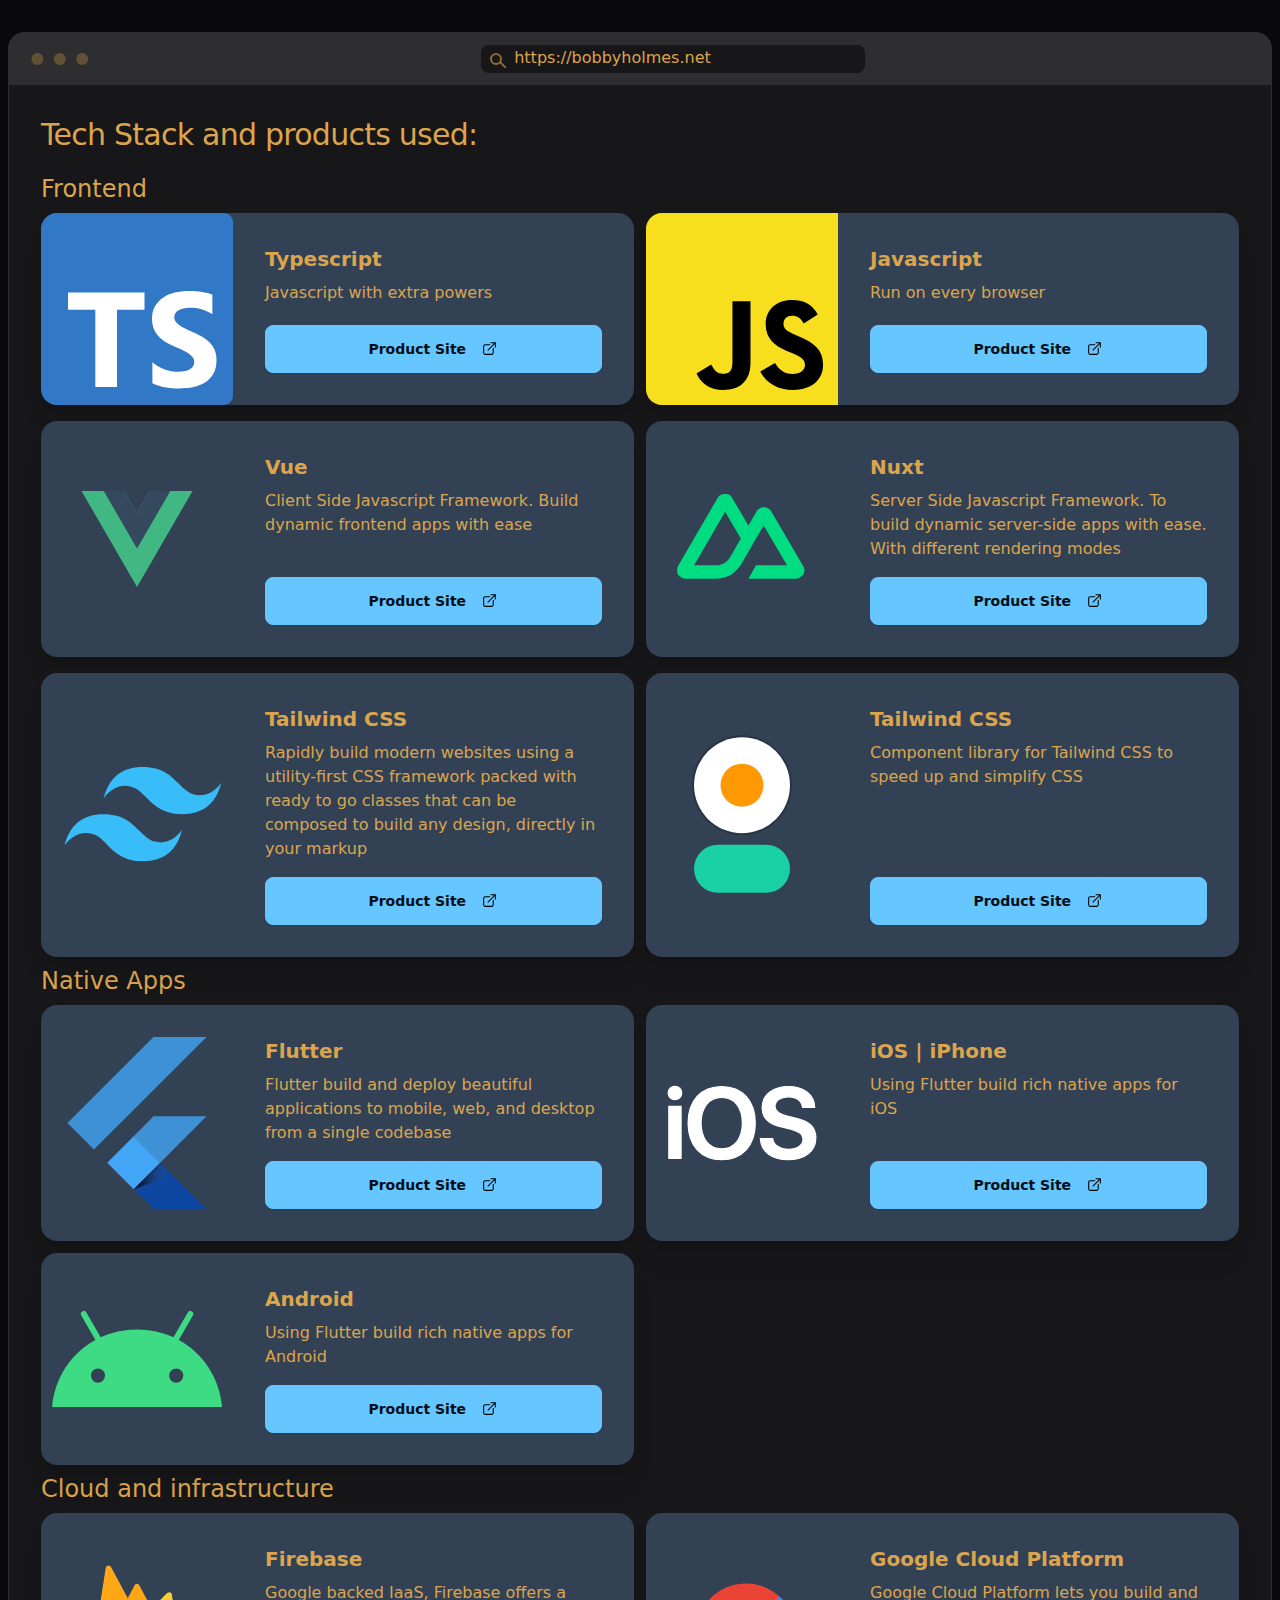
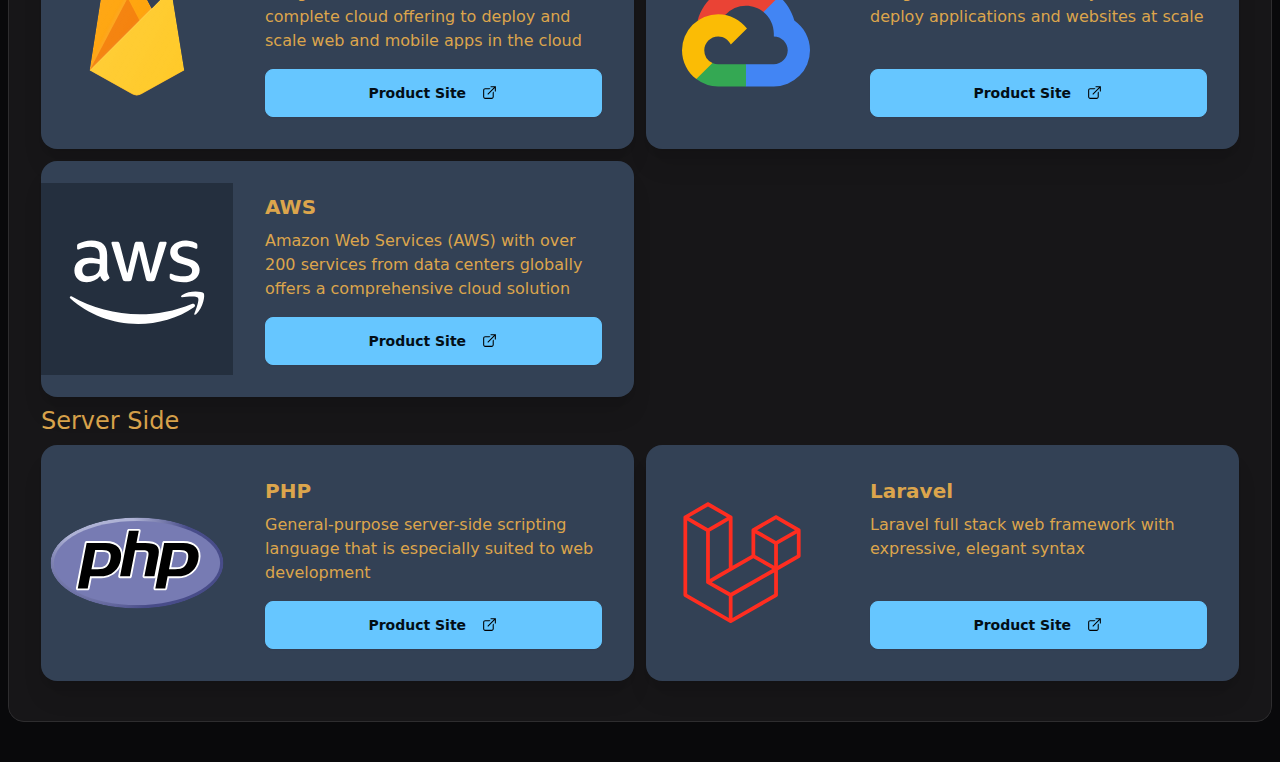
==== commit cbef3741: "clean up design" ====
--- a/index.html
+++ b/index.html
@@ -1,13 +1,14 @@
 <!DOCTYPE html><html><head><meta charset="utf-8">
 <meta name="viewport" content="width=device-width, initial-scale=1">
 <title>Bobby Holmes</title>
-<link rel="preload" as="fetch" crossorigin="anonymous" href="/_payload.json?93db82f5-f0a8-44a4-8e40-d70f323417ce">
-<style>/*! tailwindcss v3.4.3 | MIT License | https://tailwindcss.com*/*,:after,:before{border:0 solid #e5e7eb;box-sizing:border-box}:after,:before{--tw-content:""}:host,html{line-height:1.5;-webkit-text-size-adjust:100%;font-family:ui-sans-serif,system-ui,sans-serif,Apple Color Emoji,Segoe UI Emoji,Segoe UI Symbol,Noto Color Emoji;font-feature-settings:normal;font-variation-settings:normal;tab-size:4;-webkit-tap-highlight-color:transparent}body{line-height:inherit;margin:0}hr{border-top-width:1px;color:inherit;height:0}abbr:where([title]){-webkit-text-decoration:underline dotted;text-decoration:underline dotted}h1,h2,h3,h4,h5,h6{font-size:inherit;font-weight:inherit}a{color:inherit;text-decoration:inherit}b,strong{font-weight:bolder}code,kbd,pre,samp{font-family:ui-monospace,SFMono-Regular,Menlo,Monaco,Consolas,Liberation Mono,Courier New,monospace;font-feature-settings:normal;font-size:1em;font-variation-settings:normal}small{font-size:80%}sub,sup{font-size:75%;line-height:0;position:relative;vertical-align:initial}sub{bottom:-.25em}sup{top:-.5em}table{border-collapse:collapse;border-color:inherit;text-indent:0}button,input,optgroup,select,textarea{color:inherit;font-family:inherit;font-feature-settings:inherit;font-size:100%;font-variation-settings:inherit;font-weight:inherit;letter-spacing:inherit;line-height:inherit;margin:0;padding:0}button,select{text-transform:none}button,input:where([type=button]),input:where([type=reset]),input:where([type=submit]){-webkit-appearance:button;background-color:initial;background-image:none}:-moz-focusring{outline:auto}:-moz-ui-invalid{box-shadow:none}progress{vertical-align:initial}::-webkit-inner-spin-button,::-webkit-outer-spin-button{height:auto}[type=search]{-webkit-appearance:textfield;outline-offset:-2px}::-webkit-search-decoration{-webkit-appearance:none}::-webkit-file-upload-button{-webkit-appearance:button;font:inherit}summary{display:list-item}blockquote,dd,dl,figure,h1,h2,h3,h4,h5,h6,hr,p,pre{margin:0}fieldset{margin:0}fieldset,legend{padding:0}menu,ol,ul{list-style:none;margin:0;padding:0}dialog{padding:0}textarea{resize:vertical}input::placeholder,textarea::placeholder{color:#9ca3af;opacity:1}[role=button],button{cursor:pointer}:disabled{cursor:default}audio,canvas,embed,iframe,img,object,svg,video{display:block;vertical-align:middle}img,video{height:auto;max-width:100%}[hidden]{display:none}:root,[data-theme]{background-color:var(--fallback-b1,oklch(var(--b1)/1));color:var(--fallback-bc,oklch(var(--bc)/1))}@supports not (color:oklch(0% 0 0)){:root{color-scheme:light;--fallback-p:#491eff;--fallback-pc:#d4dbff;--fallback-s:#ff41c7;--fallback-sc:#fff9fc;--fallback-a:#00cfbd;--fallback-ac:#00100d;--fallback-n:#2b3440;--fallback-nc:#d7dde4;--fallback-b1:#fff;--fallback-b2:#e5e6e6;--fallback-b3:#e5e6e6;--fallback-bc:#1f2937;--fallback-in:#00b3f0;--fallback-inc:#000;--fallback-su:#00ca92;--fallback-suc:#000;--fallback-wa:#ffc22d;--fallback-wac:#000;--fallback-er:#ff6f70;--fallback-erc:#000}@media (prefers-color-scheme:dark){:root{color-scheme:dark;--fallback-p:#7582ff;--fallback-pc:#050617;--fallback-s:#ff71cf;--fallback-sc:#190211;--fallback-a:#00c7b5;--fallback-ac:#000e0c;--fallback-n:#2a323c;--fallback-nc:#a6adbb;--fallback-b1:#1d232a;--fallback-b2:#191e24;--fallback-b3:#15191e;--fallback-bc:#a6adbb;--fallback-in:#00b3f0;--fallback-inc:#000;--fallback-su:#00ca92;--fallback-suc:#000;--fallback-wa:#ffc22d;--fallback-wac:#000;--fallback-er:#ff6f70;--fallback-erc:#000}}}html{-webkit-tap-highlight-color:transparent}:root{color-scheme:light;--in:72.06% 0.191 231.6;--su:64.8% 0.150 160;--wa:84.71% 0.199 83.87;--er:71.76% 0.221 22.18;--pc:89.824% 0.06192 275.75;--ac:15.352% 0.0368 183.61;--inc:0% 0 0;--suc:0% 0 0;--wac:0% 0 0;--erc:0% 0 0;--rounded-box:1rem;--rounded-btn:0.5rem;--rounded-badge:1.9rem;--animation-btn:0.25s;--animation-input:.2s;--btn-focus-scale:0.95;--border-btn:1px;--tab-border:1px;--tab-radius:0.5rem;--p:49.12% 0.3096 275.75;--s:69.71% 0.329 342.55;--sc:98.71% 0.0106 342.55;--a:76.76% 0.184 183.61;--n:32.1785% 0.02476 255.701624;--nc:89.4994% 0.011585 252.096176;--b1:100% 0 0;--b2:96.1151% 0 0;--b3:92.4169% 0.00108 197.137559;--bc:27.8078% 0.029596 256.847952}@media (prefers-color-scheme:dark){:root{color-scheme:dark;--in:72.06% 0.191 231.6;--su:64.8% 0.150 160;--wa:84.71% 0.199 83.87;--er:71.76% 0.221 22.18;--pc:13.138% 0.0392 275.75;--sc:14.96% 0.052 342.55;--ac:14.902% 0.0334 183.61;--inc:0% 0 0;--suc:0% 0 0;--wac:0% 0 0;--erc:0% 0 0;--rounded-box:1rem;--rounded-btn:0.5rem;--rounded-badge:1.9rem;--animation-btn:0.25s;--animation-input:.2s;--btn-focus-scale:0.95;--border-btn:1px;--tab-border:1px;--tab-radius:0.5rem;--p:65.69% 0.196 275.75;--s:74.8% 0.26 342.55;--a:74.51% 0.167 183.61;--n:31.3815% 0.021108 254.139175;--nc:74.6477% 0.0216 264.435964;--b1:25.3267% 0.015896 252.417568;--b2:23.2607% 0.013807 253.100675;--b3:21.1484% 0.01165 254.087939;--bc:74.6477% 0.0216 264.435964}}[data-theme=light]{color-scheme:light;--in:72.06% 0.191 231.6;--su:64.8% 0.150 160;--wa:84.71% 0.199 83.87;--er:71.76% 0.221 22.18;--pc:89.824% 0.06192 275.75;--ac:15.352% 0.0368 183.61;--inc:0% 0 0;--suc:0% 0 0;--wac:0% 0 0;--erc:0% 0 0;--rounded-box:1rem;--rounded-btn:0.5rem;--rounded-badge:1.9rem;--animation-btn:0.25s;--animation-input:.2s;--btn-focus-scale:0.95;--border-btn:1px;--tab-border:1px;--tab-radius:0.5rem;--p:49.12% 0.3096 275.75;--s:69.71% 0.329 342.55;--sc:98.71% 0.0106 342.55;--a:76.76% 0.184 183.61;--n:32.1785% 0.02476 255.701624;--nc:89.4994% 0.011585 252.096176;--b1:100% 0 0;--b2:96.1151% 0 0;--b3:92.4169% 0.00108 197.137559;--bc:27.8078% 0.029596 256.847952}[data-theme=dark]{color-scheme:dark;--in:72.06% 0.191 231.6;--su:64.8% 0.150 160;--wa:84.71% 0.199 83.87;--er:71.76% 0.221 22.18;--pc:13.138% 0.0392 275.75;--sc:14.96% 0.052 342.55;--ac:14.902% 0.0334 183.61;--inc:0% 0 0;--suc:0% 0 0;--wac:0% 0 0;--erc:0% 0 0;--rounded-box:1rem;--rounded-btn:0.5rem;--rounded-badge:1.9rem;--animation-btn:0.25s;--animation-input:.2s;--btn-focus-scale:0.95;--border-btn:1px;--tab-border:1px;--tab-radius:0.5rem;--p:65.69% 0.196 275.75;--s:74.8% 0.26 342.55;--a:74.51% 0.167 183.61;--n:31.3815% 0.021108 254.139175;--nc:74.6477% 0.0216 264.435964;--b1:25.3267% 0.015896 252.417568;--b2:23.2607% 0.013807 253.100675;--b3:21.1484% 0.01165 254.087939;--bc:74.6477% 0.0216 264.435964}[data-theme=cupcake]{color-scheme:light;--in:72.06% 0.191 231.6;--su:64.8% 0.150 160;--wa:84.71% 0.199 83.87;--er:71.76% 0.221 22.18;--pc:15.2344% 0.017892 200.026556;--sc:15.787% 0.020249 356.29965;--ac:15.8762% 0.029206 78.618794;--nc:84.7148% 0.013247 313.189598;--inc:0% 0 0;--suc:0% 0 0;--wac:0% 0 0;--erc:0% 0 0;--rounded-box:1rem;--rounded-badge:1.9rem;--animation-btn:0.25s;--animation-input:.2s;--btn-focus-scale:0.95;--border-btn:1px;--p:76.172% 0.089459 200.026556;--s:78.9351% 0.101246 356.29965;--a:79.3811% 0.146032 78.618794;--n:23.5742% 0.066235 313.189598;--b1:97.7882% 0.00418 56.375637;--b2:93.9822% 0.007638 61.449292;--b3:91.5861% 0.006811 53.440502;--bc:23.5742% 0.066235 313.189598;--rounded-btn:1.9rem;--tab-border:2px;--tab-radius:0.7rem}[data-theme=bumblebee]{color-scheme:light;--b2:93% 0 0;--b3:86% 0 0;--in:72.06% 0.191 231.6;--su:64.8% 0.150 160;--wa:84.71% 0.199 83.87;--er:71.76% 0.221 22.18;--bc:20% 0 0;--ac:16.254% 0.0314 56.52;--nc:82.55% 0.015 281.99;--inc:0% 0 0;--suc:0% 0 0;--wac:0% 0 0;--erc:0% 0 0;--rounded-box:1rem;--rounded-btn:0.5rem;--rounded-badge:1.9rem;--animation-btn:0.25s;--animation-input:.2s;--btn-focus-scale:0.95;--border-btn:1px;--tab-border:1px;--tab-radius:0.5rem;--p:89.51% 0.2132 96.61;--pc:38.92% 0.046 96.61;--s:80.39% 0.194 70.76;--sc:39.38% 0.068 70.76;--a:81.27% 0.157 56.52;--n:12.75% 0.075 281.99;--b1:100% 0 0}[data-theme=emerald]{color-scheme:light;--b2:93% 0 0;--b3:86% 0 0;--in:72.06% 0.191 231.6;--su:64.8% 0.150 160;--wa:84.71% 0.199 83.87;--er:71.76% 0.221 22.18;--inc:0% 0 0;--suc:0% 0 0;--wac:0% 0 0;--erc:0% 0 0;--rounded-box:1rem;--rounded-btn:0.5rem;--rounded-badge:1.9rem;--border-btn:1px;--tab-border:1px;--tab-radius:0.5rem;--p:76.6626% 0.135433 153.450024;--pc:33.3872% 0.040618 162.240129;--s:61.3028% 0.202368 261.294233;--sc:100% 0 0;--a:72.7725% 0.149783 33.200363;--ac:0% 0 0;--n:35.5192% 0.032071 262.988584;--nc:98.4625% 0.001706 247.838921;--b1:100% 0 0;--bc:35.5192% 0.032071 262.988584;--animation-btn:0;--animation-input:0;--btn-focus-scale:1}[data-theme=corporate]{color-scheme:light;--b2:93% 0 0;--b3:86% 0 0;--in:72.06% 0.191 231.6;--su:64.8% 0.150 160;--wa:84.71% 0.199 83.87;--er:71.76% 0.221 22.18;--pc:12.078% 0.0456 269.1;--sc:13.0739% 0.010951 256.688055;--ac:15.3934% 0.022799 163.57888;--inc:0% 0 0;--suc:0% 0 0;--wac:0% 0 0;--erc:0% 0 0;--border-btn:1px;--tab-border:1px;--p:60.39% 0.228 269.1;--s:65.3694% 0.054756 256.688055;--a:76.9669% 0.113994 163.57888;--n:22.3899% 0.031305 278.07229;--nc:95.8796% 0.008588 247.915135;--b1:100% 0 0;--bc:22.3899% 0.031305 278.07229;--rounded-box:0.25rem;--rounded-btn:.125rem;--rounded-badge:.125rem;--tab-radius:0.25rem;--animation-btn:0;--animation-input:0;--btn-focus-scale:1}[data-theme=synthwave]{color-scheme:dark;--b2:20.2941% 0.076211 287.835609;--b3:18.7665% 0.070475 287.835609;--pc:14.4421% 0.031903 342.009383;--sc:15.6543% 0.02362 227.382405;--ac:17.608% 0.0412 93.72;--rounded-box:1rem;--rounded-btn:0.5rem;--rounded-badge:1.9rem;--animation-btn:0.25s;--animation-input:.2s;--btn-focus-scale:0.95;--border-btn:1px;--tab-border:1px;--tab-radius:0.5rem;--p:72.2105% 0.159514 342.009383;--s:78.2714% 0.118101 227.382405;--a:88.04% 0.206 93.72;--n:25.5554% 0.103537 286.507967;--nc:97.9365% 0.00819 301.358346;--b1:21.8216% 0.081948 287.835609;--bc:97.9365% 0.00819 301.358346;--in:76.5197% 0.12273 231.831603;--inc:23.5017% 0.096418 290.329844;--su:86.0572% 0.115038 178.624677;--suc:23.5017% 0.096418 290.329844;--wa:85.531% 0.122117 93.722227;--wac:23.5017% 0.096418 290.329844;--er:73.7005% 0.121339 32.639257;--erc:23.5017% 0.096418 290.329844}[data-theme=retro]{color-scheme:light;--inc:90.923% 0.043042 262.880917;--suc:12.541% 0.033982 149.213788;--wac:13.3168% 0.031484 58.31834;--erc:13.144% 0.0398 27.33;--animation-btn:0.25s;--animation-input:.2s;--btn-focus-scale:0.95;--border-btn:1px;--tab-border:1px;--p:76.8664% 0.104092 22.664655;--pc:26.5104% 0.006243 0.522862;--s:80.7415% 0.052534 159.094608;--sc:26.5104% 0.006243 0.522862;--a:70.3919% 0.125455 52.953428;--ac:26.5104% 0.006243 0.522862;--n:28.4181% 0.009519 355.534017;--nc:92.5604% 0.025113 89.217311;--b1:91.6374% 0.034554 90.51575;--b2:88.2722% 0.049418 91.774344;--b3:84.133% 0.065952 90.856665;--bc:26.5104% 0.006243 0.522862;--in:54.615% 0.215208 262.880917;--su:62.7052% 0.169912 149.213788;--wa:66.584% 0.157422 58.31834;--er:65.72% 0.199 27.33;--rounded-box:0.4rem;--rounded-btn:0.4rem;--rounded-badge:0.4rem;--tab-radius:0.4rem}[data-theme=cyberpunk]{color-scheme:light;--b2:87.8943% 0.16647 104.32;--b3:81.2786% 0.15394 104.32;--in:72.06% 0.191 231.6;--su:64.8% 0.150 160;--wa:84.71% 0.199 83.87;--er:71.76% 0.221 22.18;--bc:18.902% 0.0358 104.32;--pc:14.844% 0.0418 6.35;--sc:16.666% 0.0368 204.72;--ac:14.372% 0.04352 310.43;--inc:0% 0 0;--suc:0% 0 0;--wac:0% 0 0;--erc:0% 0 0;--animation-btn:0.25s;--animation-input:.2s;--btn-focus-scale:0.95;--border-btn:1px;--tab-border:1px;font-family:ui-monospace,SFMono-Regular,Menlo,Monaco,Consolas,Liberation Mono,Courier New,monospace;--p:74.22% 0.209 6.35;--s:83.33% 0.184 204.72;--a:71.86% 0.2176 310.43;--n:23.04% 0.065 269.31;--nc:94.51% 0.179 104.32;--b1:94.51% 0.179 104.32;--rounded-box:0;--rounded-btn:0;--rounded-badge:0;--tab-radius:0}[data-theme=valentine]{color-scheme:light;--b2:88.0567% 0.024834 337.06289;--b3:81.4288% 0.022964 337.06289;--pc:13.7239% 0.030755 15.066527;--sc:14.3942% 0.029258 293.189609;--ac:14.2537% 0.014961 197.828857;--inc:90.923% 0.043042 262.880917;--suc:12.541% 0.033982 149.213788;--wac:13.3168% 0.031484 58.31834;--erc:14.614% 0.0414 27.33;--rounded-box:1rem;--rounded-badge:1.9rem;--animation-btn:0.25s;--animation-input:.2s;--btn-focus-scale:0.95;--border-btn:1px;--tab-border:1px;--p:68.6197% 0.153774 15.066527;--s:71.971% 0.14629 293.189609;--a:71.2685% 0.074804 197.828857;--n:54.6053% 0.143342 358.004839;--nc:90.2701% 0.037202 336.955191;--b1:94.6846% 0.026703 337.06289;--bc:37.3085% 0.081131 4.606426;--in:54.615% 0.215208 262.880917;--su:62.7052% 0.169912 149.213788;--wa:66.584% 0.157422 58.31834;--er:73.07% 0.207 27.33;--rounded-btn:1.9rem;--tab-radius:0.7rem}[data-theme=halloween]{color-scheme:dark;--b2:23.0416% 0 0;--b3:21.3072% 0 0;--bc:84.9552% 0 0;--sc:89.196% 0.0496 305.03;--nc:84.8742% 0.009322 65.681484;--inc:90.923% 0.043042 262.880917;--suc:12.541% 0.033982 149.213788;--wac:13.3168% 0.031484 58.31834;--erc:13.144% 0.0398 27.33;--rounded-box:1rem;--rounded-btn:0.5rem;--rounded-badge:1.9rem;--animation-btn:0.25s;--animation-input:.2s;--btn-focus-scale:0.95;--border-btn:1px;--tab-border:1px;--tab-radius:0.5rem;--p:77.48% 0.204 60.62;--pc:19.6935% 0.004671 196.779412;--s:45.98% 0.248 305.03;--a:64.8% 0.223 136.073479;--ac:0% 0 0;--n:24.371% 0.046608 65.681484;--b1:24.7759% 0 0;--in:54.615% 0.215208 262.880917;--su:62.7052% 0.169912 149.213788;--wa:66.584% 0.157422 58.31834;--er:65.72% 0.199 27.33}[data-theme=garden]{color-scheme:light;--b2:86.4453% 0.002011 17.197414;--b3:79.9386% 0.00186 17.197414;--in:72.06% 0.191 231.6;--su:64.8% 0.150 160;--wa:84.71% 0.199 83.87;--er:71.76% 0.221 22.18;--sc:89.699% 0.022197 355.095988;--ac:11.2547% 0.010859 154.390187;--inc:0% 0 0;--suc:0% 0 0;--wac:0% 0 0;--erc:0% 0 0;--rounded-box:1rem;--rounded-btn:0.5rem;--rounded-badge:1.9rem;--animation-btn:0.25s;--animation-input:.2s;--btn-focus-scale:0.95;--border-btn:1px;--tab-border:1px;--tab-radius:0.5rem;--p:62.45% 0.278 3.83636;--pc:100% 0 0;--s:48.4952% 0.110985 355.095988;--a:56.2735% 0.054297 154.390187;--n:24.1559% 0.049362 89.070594;--nc:92.9519% 0.002163 17.197414;--b1:92.9519% 0.002163 17.197414;--bc:16.9617% 0.001664 17.32068}[data-theme=forest]{color-scheme:dark;--b2:17.522% 0.007709 17.911578;--b3:16.2032% 0.007129 17.911578;--in:72.06% 0.191 231.6;--su:64.8% 0.150 160;--wa:84.71% 0.199 83.87;--er:71.76% 0.221 22.18;--bc:83.7682% 0.001658 17.911578;--sc:13.9553% 0.027077 168.327128;--ac:14.1257% 0.02389 185.713193;--nc:86.1397% 0.007806 171.364646;--inc:0% 0 0;--suc:0% 0 0;--wac:0% 0 0;--erc:0% 0 0;--rounded-box:1rem;--rounded-badge:1.9rem;--animation-btn:0.25s;--animation-input:.2s;--btn-focus-scale:0.95;--border-btn:1px;--tab-border:1px;--tab-radius:0.5rem;--p:68.6283% 0.185567 148.958922;--pc:0% 0 0;--s:69.7764% 0.135385 168.327128;--a:70.6285% 0.119451 185.713193;--n:30.6985% 0.039032 171.364646;--b1:18.8409% 0.00829 17.911578;--rounded-btn:1.9rem}[data-theme=aqua]{color-scheme:dark;--b2:45.3464% 0.118611 261.181672;--b3:41.9333% 0.109683 261.181672;--bc:89.7519% 0.025508 261.181672;--sc:12.1365% 0.02175 309.782946;--ac:18.6854% 0.020445 94.555431;--nc:12.2124% 0.023402 243.760661;--inc:90.923% 0.043042 262.880917;--suc:12.541% 0.033982 149.213788;--wac:13.3168% 0.031484 58.31834;--erc:14.79% 0.038 27.33;--rounded-box:1rem;--rounded-btn:0.5rem;--rounded-badge:1.9rem;--animation-btn:0.25s;--animation-input:.2s;--btn-focus-scale:0.95;--border-btn:1px;--tab-border:1px;--tab-radius:0.5rem;--p:85.6617% 0.14498 198.6458;--pc:40.1249% 0.068266 197.603872;--s:60.6827% 0.108752 309.782946;--a:93.4269% 0.102225 94.555431;--n:61.0622% 0.117009 243.760661;--b1:48.7596% 0.127539 261.181672;--in:54.615% 0.215208 262.880917;--su:62.7052% 0.169912 149.213788;--wa:66.584% 0.157422 58.31834;--er:73.95% 0.19 27.33}[data-theme=lofi]{color-scheme:light;--inc:15.908% 0.0206 205.9;--suc:18.026% 0.0306 164.14;--wac:17.674% 0.027 79.94;--erc:15.732% 0.03 28.47;--border-btn:1px;--tab-border:1px;--p:15.9066% 0 0;--pc:100% 0 0;--s:21.455% 0.001566 17.278957;--sc:100% 0 0;--a:26.8618% 0 0;--ac:100% 0 0;--n:0% 0 0;--nc:100% 0 0;--b1:100% 0 0;--b2:96.1151% 0 0;--b3:92.268% 0.001082 17.17934;--bc:0% 0 0;--in:79.54% 0.103 205.9;--su:90.13% 0.153 164.14;--wa:88.37% 0.135 79.94;--er:78.66% 0.15 28.47;--rounded-box:0.25rem;--rounded-btn:0.125rem;--rounded-badge:0.125rem;--tab-radius:0.125rem;--animation-btn:0;--animation-input:0;--btn-focus-scale:1}[data-theme=pastel]{color-scheme:light;--in:72.06% 0.191 231.6;--su:64.8% 0.150 160;--wa:84.71% 0.199 83.87;--er:71.76% 0.221 22.18;--bc:20% 0 0;--pc:16.6166% 0.006979 316.8737;--sc:17.6153% 0.009839 8.688364;--ac:17.8419% 0.012056 170.923263;--nc:14.2681% 0.014702 228.183906;--inc:0% 0 0;--suc:0% 0 0;--wac:0% 0 0;--erc:0% 0 0;--rounded-box:1rem;--rounded-badge:1.9rem;--animation-btn:0.25s;--animation-input:.2s;--btn-focus-scale:0.95;--border-btn:1px;--tab-border:1px;--p:83.0828% 0.034896 316.8737;--s:88.0763% 0.049197 8.688364;--a:89.2096% 0.06028 170.923263;--n:71.3406% 0.07351 228.183906;--b1:100% 0 0;--b2:98.4625% 0.001706 247.838921;--b3:87.1681% 0.009339 258.338227;--rounded-btn:1.9rem;--tab-radius:0.7rem}[data-theme=fantasy]{color-scheme:light;--b2:93% 0 0;--b3:86% 0 0;--in:72.06% 0.191 231.6;--su:64.8% 0.150 160;--wa:84.71% 0.199 83.87;--er:71.76% 0.221 22.18;--pc:87.49% 0.0378 325.02;--sc:90.784% 0.0324 241.36;--ac:15.196% 0.0408 56.72;--nc:85.5616% 0.005919 256.847952;--inc:0% 0 0;--suc:0% 0 0;--wac:0% 0 0;--erc:0% 0 0;--rounded-box:1rem;--rounded-btn:0.5rem;--rounded-badge:1.9rem;--animation-btn:0.25s;--animation-input:.2s;--btn-focus-scale:0.95;--border-btn:1px;--tab-border:1px;--tab-radius:0.5rem;--p:37.45% 0.189 325.02;--s:53.92% 0.162 241.36;--a:75.98% 0.204 56.72;--n:27.8078% 0.029596 256.847952;--b1:100% 0 0;--bc:27.8078% 0.029596 256.847952}[data-theme=wireframe]{color-scheme:light;--bc:20% 0 0;--pc:15.6521% 0 0;--sc:15.6521% 0 0;--ac:15.6521% 0 0;--nc:18.8014% 0 0;--inc:89.0403% 0.062643 264.052021;--suc:90.395% 0.035372 142.495339;--wac:14.1626% 0.019994 108.702381;--erc:12.5591% 0.051537 29.233885;--animation-btn:0.25s;--animation-input:.2s;--btn-focus-scale:0.95;--border-btn:1px;--tab-border:1px;font-family:Chalkboard,comic sans ms,"sans-serif";--p:78.2604% 0 0;--s:78.2604% 0 0;--a:78.2604% 0 0;--n:94.007% 0 0;--b1:100% 0 0;--b2:94.9119% 0 0;--b3:89.7547% 0 0;--in:45.2014% 0.313214 264.052021;--su:51.9752% 0.176858 142.495339;--wa:70.8131% 0.099969 108.702381;--er:62.7955% 0.257683 29.233885;--rounded-box:0.2rem;--rounded-btn:0.2rem;--rounded-badge:0.2rem;--tab-radius:0.2rem}[data-theme=black]{color-scheme:dark;--pc:86.736% 0 0;--sc:86.736% 0 0;--ac:86.736% 0 0;--nc:86.736% 0 0;--inc:89.0403% 0.062643 264.052021;--suc:90.395% 0.035372 142.495339;--wac:19.3597% 0.042201 109.769232;--erc:12.5591% 0.051537 29.233885;--border-btn:1px;--tab-border:1px;--p:33.6799% 0 0;--s:33.6799% 0 0;--a:33.6799% 0 0;--b1:0% 0 0;--b2:19.1251% 0 0;--b3:26.8618% 0 0;--bc:87.6096% 0 0;--n:33.6799% 0 0;--in:45.2014% 0.313214 264.052021;--su:51.9752% 0.176858 142.495339;--wa:96.7983% 0.211006 109.769232;--er:62.7955% 0.257683 29.233885;--rounded-box:0;--rounded-btn:0;--rounded-badge:0;--animation-btn:0;--animation-input:0;--btn-focus-scale:1;--tab-radius:0}[data-theme=luxury]{color-scheme:dark;--pc:20% 0 0;--sc:85.5163% 0.012821 261.069149;--ac:87.3349% 0.010348 338.82597;--inc:15.8122% 0.024356 237.133883;--suc:15.6239% 0.038579 132.154381;--wac:17.2255% 0.027305 102.89115;--erc:14.3506% 0.035271 22.568916;--rounded-box:1rem;--rounded-btn:0.5rem;--rounded-badge:1.9rem;--animation-btn:0.25s;--animation-input:.2s;--btn-focus-scale:0.95;--border-btn:1px;--tab-border:1px;--tab-radius:0.5rem;--p:100% 0 0;--s:27.5815% 0.064106 261.069149;--a:36.6744% 0.051741 338.82597;--n:24.27% 0.057015 59.825019;--nc:93.2033% 0.089631 90.861683;--b1:14.0765% 0.004386 285.822869;--b2:20.2191% 0.004211 308.22937;--b3:29.8961% 0.003818 308.318612;--bc:75.6879% 0.123666 76.890484;--in:79.0612% 0.121778 237.133883;--su:78.1197% 0.192894 132.154381;--wa:86.1274% 0.136524 102.89115;--er:71.7531% 0.176357 22.568916}[data-theme=dracula]{color-scheme:dark;--b2:26.8053% 0.020556 277.508664;--b3:24.7877% 0.019009 277.508664;--pc:15.0922% 0.036614 346.812432;--sc:14.8405% 0.029709 301.883095;--ac:16.6785% 0.024826 66.558491;--nc:87.8891% 0.006515 275.524078;--inc:17.6526% 0.018676 212.846491;--suc:17.4199% 0.043903 148.024881;--wac:19.1068% 0.026849 112.757109;--erc:13.6441% 0.041266 24.430965;--rounded-box:1rem;--rounded-btn:0.5rem;--rounded-badge:1.9rem;--animation-btn:0.25s;--animation-input:.2s;--btn-focus-scale:0.95;--border-btn:1px;--tab-border:1px;--tab-radius:0.5rem;--p:75.4611% 0.18307 346.812432;--s:74.2023% 0.148546 301.883095;--a:83.3927% 0.124132 66.558491;--n:39.4456% 0.032576 275.524078;--b1:28.8229% 0.022103 277.508664;--bc:97.7477% 0.007913 106.545019;--in:88.263% 0.09338 212.846491;--su:87.0995% 0.219516 148.024881;--wa:95.5338% 0.134246 112.757109;--er:68.2204% 0.206328 24.430965}[data-theme=cmyk]{color-scheme:light;--b2:93% 0 0;--b3:86% 0 0;--bc:20% 0 0;--pc:14.3544% 0.02666 239.443325;--sc:12.8953% 0.040552 359.339283;--ac:18.8458% 0.037948 105.306968;--nc:84.3557% 0 0;--inc:13.6952% 0.0189 217.284104;--suc:89.3898% 0.032505 321.406278;--wac:14.2473% 0.031969 52.023412;--erc:12.4027% 0.041677 28.717543;--rounded-box:1rem;--rounded-btn:0.5rem;--rounded-badge:1.9rem;--animation-btn:0.25s;--animation-input:.2s;--btn-focus-scale:0.95;--border-btn:1px;--tab-border:1px;--tab-radius:0.5rem;--p:71.7722% 0.133298 239.443325;--s:64.4766% 0.202758 359.339283;--a:94.2289% 0.189741 105.306968;--n:21.7787% 0 0;--b1:100% 0 0;--in:68.4759% 0.094499 217.284104;--su:46.949% 0.162524 321.406278;--wa:71.2364% 0.159843 52.023412;--er:62.0133% 0.208385 28.717543}[data-theme=autumn]{color-scheme:light;--b2:89.1077% 0 0;--b3:82.4006% 0 0;--bc:19.1629% 0 0;--pc:88.1446% 0.032232 17.530175;--sc:12.3353% 0.033821 23.865865;--ac:14.6851% 0.018999 60.729616;--nc:90.8734% 0.007475 51.902819;--inc:13.8449% 0.019596 207.284192;--suc:12.199% 0.016032 174.616213;--wac:14.0163% 0.032982 56.844303;--erc:90.614% 0.0482 24.16;--rounded-box:1rem;--rounded-btn:0.5rem;--rounded-badge:1.9rem;--animation-btn:0.25s;--animation-input:.2s;--btn-focus-scale:0.95;--border-btn:1px;--tab-border:1px;--tab-radius:0.5rem;--p:40.7232% 0.16116 17.530175;--s:61.6763% 0.169105 23.865865;--a:73.4253% 0.094994 60.729616;--n:54.3672% 0.037374 51.902819;--b1:95.8147% 0 0;--in:69.2245% 0.097979 207.284192;--su:60.9951% 0.080159 174.616213;--wa:70.0817% 0.164909 56.844303;--er:53.07% 0.241 24.16}[data-theme=business]{color-scheme:dark;--b2:22.6487% 0 0;--b3:20.944% 0 0;--bc:84.8707% 0 0;--pc:88.3407% 0.019811 251.473931;--sc:12.8185% 0.005481 229.389418;--ac:13.4542% 0.033545 35.791525;--nc:85.4882% 0.00265 253.041249;--inc:12.5233% 0.028702 240.033697;--suc:14.0454% 0.018919 156.59611;--wac:15.4965% 0.023141 81.519177;--erc:90.3221% 0.029356 29.674507;--animation-btn:0.25s;--animation-input:.2s;--btn-focus-scale:0.95;--border-btn:1px;--tab-border:1px;--tab-radius:0.5rem;--p:41.7036% 0.099057 251.473931;--s:64.0924% 0.027405 229.389418;--a:67.271% 0.167726 35.791525;--n:27.441% 0.01325 253.041249;--b1:24.3535% 0 0;--in:62.6163% 0.143511 240.033697;--su:70.2268% 0.094594 156.59611;--wa:77.4824% 0.115704 81.519177;--er:51.6105% 0.14678 29.674507;--rounded-box:0.25rem;--rounded-btn:.125rem;--rounded-badge:.125rem}[data-theme=acid]{color-scheme:light;--b2:91.6146% 0 0;--b3:84.7189% 0 0;--bc:19.7021% 0 0;--pc:14.38% 0.0714 330.759573;--sc:14.674% 0.0448 48.250878;--ac:18.556% 0.0528 122.962951;--nc:84.262% 0.0256 278.68;--inc:12.144% 0.0454 252.05;--suc:17.144% 0.0532 158.53;--wac:18.202% 0.0424 100.5;--erc:12.968% 0.0586 29.349188;--animation-btn:0.25s;--animation-input:.2s;--btn-focus-scale:0.95;--border-btn:1px;--tab-border:1px;--p:71.9% 0.357 330.759573;--s:73.37% 0.224 48.250878;--a:92.78% 0.264 122.962951;--n:21.31% 0.128 278.68;--b1:98.5104% 0 0;--in:60.72% 0.227 252.05;--su:85.72% 0.266 158.53;--wa:91.01% 0.212 100.5;--er:64.84% 0.293 29.349188;--rounded-box:1.25rem;--rounded-btn:1rem;--rounded-badge:1rem;--tab-radius:0.7rem}[data-theme=lemonade]{color-scheme:light;--b2:91.8003% 0.0186 123.72;--b3:84.8906% 0.0172 123.72;--bc:19.742% 0.004 123.72;--pc:11.784% 0.0398 134.6;--sc:15.55% 0.0392 111.09;--ac:17.078% 0.0402 100.73;--nc:86.196% 0.015 108.6;--inc:17.238% 0.0094 224.14;--suc:17.238% 0.0094 157.85;--wac:17.238% 0.0094 102.15;--erc:17.238% 0.0094 25.85;--rounded-box:1rem;--rounded-btn:0.5rem;--rounded-badge:1.9rem;--animation-btn:0.25s;--animation-input:.2s;--btn-focus-scale:0.95;--border-btn:1px;--tab-border:1px;--tab-radius:0.5rem;--p:58.92% 0.199 134.6;--s:77.75% 0.196 111.09;--a:85.39% 0.201 100.73;--n:30.98% 0.075 108.6;--b1:98.71% 0.02 123.72;--in:86.19% 0.047 224.14;--su:86.19% 0.047 157.85;--wa:86.19% 0.047 102.15;--er:86.19% 0.047 25.85}[data-theme=night]{color-scheme:dark;--b2:19.3144% 0.037037 265.754874;--b3:17.8606% 0.034249 265.754874;--bc:84.1536% 0.007965 265.754874;--pc:15.0703% 0.027798 232.66148;--sc:13.6023% 0.031661 276.934902;--ac:14.4721% 0.035244 350.048739;--nc:85.5899% 0.00737 260.030984;--suc:15.6904% 0.026506 181.911977;--wac:16.6486% 0.027912 82.95003;--erc:14.3572% 0.034051 13.11834;--rounded-box:1rem;--rounded-btn:0.5rem;--rounded-badge:1.9rem;--animation-btn:0.25s;--animation-input:.2s;--btn-focus-scale:0.95;--border-btn:1px;--tab-border:1px;--tab-radius:0.5rem;--p:75.3513% 0.138989 232.66148;--s:68.0113% 0.158303 276.934902;--a:72.3603% 0.176218 350.048739;--n:27.9495% 0.036848 260.030984;--b1:20.7682% 0.039824 265.754874;--in:68.4553% 0.148062 237.25135;--inc:0% 0 0;--su:78.452% 0.132529 181.911977;--wa:83.2428% 0.139558 82.95003;--er:71.7858% 0.170255 13.11834}[data-theme=coffee]{color-scheme:dark;--b2:20.1585% 0.021457 329.708637;--b3:18.6412% 0.019842 329.708637;--pc:14.3993% 0.024765 62.756393;--sc:86.893% 0.00597 199.19444;--ac:88.5243% 0.014881 224.389184;--nc:83.3022% 0.003149 326.261446;--inc:15.898% 0.012774 184.558367;--suc:14.9445% 0.014491 131.116276;--wac:17.6301% 0.028162 87.722413;--erc:15.4637% 0.025644 31.871922;--rounded-box:1rem;--rounded-btn:0.5rem;--rounded-badge:1.9rem;--animation-btn:0.25s;--animation-input:.2s;--btn-focus-scale:0.95;--border-btn:1px;--tab-border:1px;--tab-radius:0.5rem;--p:71.9967% 0.123825 62.756393;--s:34.465% 0.029849 199.19444;--a:42.6213% 0.074405 224.389184;--n:16.5109% 0.015743 326.261446;--b1:21.6758% 0.023072 329.708637;--bc:72.3547% 0.092794 79.129387;--in:79.4902% 0.063869 184.558367;--su:74.7224% 0.072456 131.116276;--wa:88.1503% 0.140812 87.722413;--er:77.3187% 0.12822 31.871922}[data-theme=winter]{color-scheme:light;--pc:91.372% 0.051 257.57;--sc:88.5103% 0.03222 282.339433;--ac:11.988% 0.038303 335.171434;--nc:83.9233% 0.012704 257.651965;--inc:17.6255% 0.017178 214.515264;--suc:16.0988% 0.015404 197.823719;--wac:17.8345% 0.009167 71.47031;--erc:14.6185% 0.022037 20.076293;--rounded-box:1rem;--rounded-btn:0.5rem;--rounded-badge:1.9rem;--animation-btn:0.25s;--animation-input:.2s;--btn-focus-scale:0.95;--border-btn:1px;--tab-border:1px;--tab-radius:0.5rem;--p:56.86% 0.255 257.57;--s:42.5516% 0.161098 282.339433;--a:59.9398% 0.191515 335.171434;--n:19.6166% 0.063518 257.651965;--b1:100% 0 0;--b2:97.4663% 0.011947 259.822565;--b3:93.2686% 0.016223 262.751375;--bc:41.8869% 0.053885 255.824911;--in:88.1275% 0.085888 214.515264;--su:80.4941% 0.077019 197.823719;--wa:89.1725% 0.045833 71.47031;--er:73.0926% 0.110185 20.076293}[data-theme=dim]{color-scheme:dark;--pc:17.2267% 0.028331 139.549991;--sc:14.6752% 0.033181 35.353059;--ac:14.8459% 0.026728 311.37924;--inc:17.2157% 0.028409 206.182959;--suc:17.2343% 0.028437 166.534048;--wac:17.2327% 0.028447 94.818679;--erc:16.4838% 0.019914 33.756357;--rounded-box:1rem;--rounded-btn:0.5rem;--rounded-badge:1.9rem;--animation-btn:0.25s;--animation-input:.2s;--btn-focus-scale:0.95;--border-btn:1px;--tab-border:1px;--tab-radius:0.5rem;--p:86.1335% 0.141656 139.549991;--s:73.3759% 0.165904 35.353059;--a:74.2296% 0.133641 311.37924;--n:24.7311% 0.020483 264.094728;--nc:82.9011% 0.031335 222.959324;--b1:30.8577% 0.023243 264.149498;--b2:28.0368% 0.01983 264.182074;--b3:26.3469% 0.018403 262.177739;--bc:82.9011% 0.031335 222.959324;--in:86.0785% 0.142046 206.182959;--su:86.1717% 0.142187 166.534048;--wa:86.1634% 0.142236 94.818679;--er:82.4189% 0.09957 33.756357}[data-theme=nord]{color-scheme:light;--pc:11.8872% 0.015449 254.027774;--sc:13.9303% 0.011822 248.687186;--ac:15.4929% 0.01245 217.469017;--inc:13.8414% 0.012499 332.664922;--suc:15.3654% 0.01498 131.063061;--wac:17.0972% 0.017847 84.093335;--erc:12.122% 0.024119 15.341883;--animation-btn:0.25s;--animation-input:.2s;--btn-focus-scale:0.95;--border-btn:1px;--tab-border:1px;--p:59.4359% 0.077246 254.027774;--s:69.6516% 0.059108 248.687186;--a:77.4643% 0.062249 217.469017;--n:45.229% 0.035214 264.1312;--nc:89.9258% 0.016374 262.749256;--b1:95.1276% 0.007445 260.731539;--b2:93.2996% 0.010389 261.788485;--b3:89.9258% 0.016374 262.749256;--bc:32.4374% 0.022945 264.182036;--in:69.2072% 0.062496 332.664922;--su:76.827% 0.074899 131.063061;--wa:85.4862% 0.089234 84.093335;--er:60.61% 0.120594 15.341883;--rounded-box:0.4rem;--rounded-btn:0.2rem;--rounded-badge:0.4rem;--tab-radius:0.2rem}[data-theme=sunset]{color-scheme:dark;--pc:14.9408% 0.031656 39.94703;--sc:14.5075% 0.035531 2.72034;--ac:14.2589% 0.033336 299.844533;--inc:17.1119% 0.017054 206.015183;--suc:17.1122% 0.017172 144.77874;--wac:17.1139% 0.016961 74.427797;--erc:17.1023% 0.015778 16.886379;--animation-btn:0.25s;--animation-input:.2s;--btn-focus-scale:0.95;--border-btn:1px;--tab-border:1px;--p:74.7039% 0.158278 39.94703;--s:72.5375% 0.177654 2.72034;--a:71.2947% 0.166678 299.844533;--n:26% 0.019 237.69;--nc:70% 0.019 237.69;--b1:22% 0.019 237.69;--b2:20% 0.019 237.69;--b3:18% 0.019 237.69;--bc:77.3835% 0.043586 245.096534;--in:85.5596% 0.085271 206.015183;--su:85.5609% 0.08586 144.77874;--wa:85.5695% 0.084806 74.427797;--er:85.5116% 0.07889 16.886379;--rounded-box:1.2rem;--rounded-btn:0.8rem;--rounded-badge:0.4rem;--tab-radius:0.7rem}*,::backdrop,:after,:before{--tw-border-spacing-x:0;--tw-border-spacing-y:0;--tw-translate-x:0;--tw-translate-y:0;--tw-rotate:0;--tw-skew-x:0;--tw-skew-y:0;--tw-scale-x:1;--tw-scale-y:1;--tw-pan-x: ;--tw-pan-y: ;--tw-pinch-zoom: ;--tw-scroll-snap-strictness:proximity;--tw-gradient-from-position: ;--tw-gradient-via-position: ;--tw-gradient-to-position: ;--tw-ordinal: ;--tw-slashed-zero: ;--tw-numeric-figure: ;--tw-numeric-spacing: ;--tw-numeric-fraction: ;--tw-ring-inset: ;--tw-ring-offset-width:0px;--tw-ring-offset-color:#fff;--tw-ring-color:#3b82f680;--tw-ring-offset-shadow:0 0 #0000;--tw-ring-shadow:0 0 #0000;--tw-shadow:0 0 #0000;--tw-shadow-colored:0 0 #0000;--tw-blur: ;--tw-brightness: ;--tw-contrast: ;--tw-grayscale: ;--tw-hue-rotate: ;--tw-invert: ;--tw-saturate: ;--tw-sepia: ;--tw-drop-shadow: ;--tw-backdrop-blur: ;--tw-backdrop-brightness: ;--tw-backdrop-contrast: ;--tw-backdrop-grayscale: ;--tw-backdrop-hue-rotate: ;--tw-backdrop-invert: ;--tw-backdrop-opacity: ;--tw-backdrop-saturate: ;--tw-backdrop-sepia: ;--tw-contain-size: ;--tw-contain-layout: ;--tw-contain-paint: ;--tw-contain-style: }@media (hover:hover){.label a:hover{--tw-text-opacity:1;color:var(--fallback-bc,oklch(var(--bc)/1));color:var(--fallback-bc,oklch(var(--bc)/var(--tw-text-opacity)))}.menu li>:not(ul,.menu-title,details,.btn).active,.menu li>:not(ul,.menu-title,details,.btn):active,.menu li>details>summary:active{--tw-bg-opacity:1;background-color:var(--fallback-n,oklch(var(--n)/1));background-color:var(--fallback-n,oklch(var(--n)/var(--tw-bg-opacity)));--tw-text-opacity:1;color:var(--fallback-nc,oklch(var(--nc)/1));color:var(--fallback-nc,oklch(var(--nc)/var(--tw-text-opacity)))}}.btn{align-items:center;animation:button-pop .25s ease-out;animation:button-pop var(--animation-btn,.25s) ease-out;border-color:#0000;border-color:oklch(var(--btn-color,var(--b2))/var(--tw-border-opacity));border-radius:.5rem;border-radius:var(--rounded-btn,.5rem);border-width:1px;border-width:var(--border-btn,1px);cursor:pointer;display:inline-flex;flex-shrink:0;flex-wrap:wrap;font-size:.875rem;font-weight:600;gap:.5rem;height:3rem;justify-content:center;line-height:1em;min-height:3rem;padding-left:1rem;padding-right:1rem;text-align:center;text-decoration-line:none;transition-duration:.2s;transition-property:color,background-color,border-color,opacity,box-shadow,transform;transition-timing-function:cubic-bezier(0,0,.2,1);-webkit-user-select:none;user-select:none;--tw-text-opacity:1;color:var(--fallback-bc,oklch(var(--bc)/1));color:var(--fallback-bc,oklch(var(--bc)/var(--tw-text-opacity)));--tw-shadow:0 1px 2px 0 #0000000d;--tw-shadow-colored:0 1px 2px 0 var(--tw-shadow-color);background-color:oklch(var(--btn-color,var(--b2))/1);background-color:oklch(var(--btn-color,var(--b2))/var(--tw-bg-opacity));box-shadow:0 0 #0000,0 0 #0000,0 1px 2px 0 #0000000d;box-shadow:var(--tw-ring-offset-shadow,0 0 #0000),var(--tw-ring-shadow,0 0 #0000),var(--tw-shadow);outline-color:var(--fallback-bc,oklch(var(--bc)/1));--tw-bg-opacity:1;--tw-border-opacity:1}.btn-disabled,.btn:disabled,.btn[disabled]{pointer-events:none}:where(.btn:is(input[type=checkbox])),:where(.btn:is(input[type=radio])){-webkit-appearance:none;appearance:none;width:auto}.btn:is(input[type=checkbox]):after,.btn:is(input[type=radio]):after{--tw-content:attr(aria-label);content:attr(aria-label);content:var(--tw-content)}.card{border-radius:1rem;border-radius:var(--rounded-box,1rem);display:flex;flex-direction:column;position:relative}.card:focus{outline:2px solid #0000;outline-offset:2px}.card-body{display:flex;flex:1 1 auto;flex-direction:column;gap:.5rem;padding:2rem;padding:var(--padding-card,2rem)}.card-body :where(p){flex-grow:1}.card-actions{align-items:flex-start;display:flex;flex-wrap:wrap;gap:.5rem}.card figure{align-items:center;display:flex;justify-content:center}.card.image-full{display:grid}.card.image-full:before{border-radius:1rem;border-radius:var(--rounded-box,1rem);content:"";position:relative;z-index:10;--tw-bg-opacity:1;background-color:var(--fallback-n,oklch(var(--n)/1));background-color:var(--fallback-n,oklch(var(--n)/var(--tw-bg-opacity)));opacity:.75}.card.image-full:before,.card.image-full>*{grid-column-start:1;grid-row-start:1}.card.image-full>figure img{height:100%;object-fit:cover}.card.image-full>.card-body{position:relative;z-index:20;--tw-text-opacity:1;color:var(--fallback-nc,oklch(var(--nc)/1));color:var(--fallback-nc,oklch(var(--nc)/var(--tw-text-opacity)))}@media (hover:hover){.btm-nav>.disabled:hover,.btm-nav>[disabled]:hover{pointer-events:none;--tw-border-opacity:0;background-color:var(--fallback-n,oklch(var(--n)/.1));background-color:var(--fallback-n,oklch(var(--n)/var(--tw-bg-opacity)));--tw-bg-opacity:0.1;color:var(--fallback-bc,oklch(var(--bc)/.2));color:var(--fallback-bc,oklch(var(--bc)/var(--tw-text-opacity)));--tw-text-opacity:0.2}.btn:hover{--tw-border-opacity:1;border-color:var(--fallback-b3,oklch(var(--b3)/var(--tw-border-opacity)));--tw-bg-opacity:1;background-color:var(--fallback-b3,oklch(var(--b3)/1));background-color:var(--fallback-b3,oklch(var(--b3)/var(--tw-bg-opacity)))}@supports (color:color-mix(in oklab,black,black)){.btn:hover{background-color:color-mix(in oklab,oklch(var(--btn-color,var(--b2))/1) 90%,#000);background-color:color-mix(in oklab,oklch(var(--btn-color,var(--b2))/var(--tw-bg-opacity,1)) 90%,#000);border-color:color-mix(in oklab,oklch(var(--btn-color,var(--b2))/var(--tw-border-opacity,1)) 90%,#000)}}@supports not (color:oklch(0% 0 0)){.btn:hover{background-color:var(--btn-color,var(--fallback-b2));border-color:var(--btn-color,var(--fallback-b2))}}.btn.glass:hover{--glass-opacity:25%;--glass-border-opacity:15%}.btn-ghost:hover{border-color:#0000}@supports (color:oklch(0% 0 0)){.btn-ghost:hover{background-color:var(--fallback-bc,oklch(var(--bc)/.2))}}.btn-disabled:hover,.btn:disabled:hover,.btn[disabled]:hover{--tw-border-opacity:0;background-color:var(--fallback-n,oklch(var(--n)/.2));background-color:var(--fallback-n,oklch(var(--n)/var(--tw-bg-opacity)));--tw-bg-opacity:0.2;color:var(--fallback-bc,oklch(var(--bc)/.2));color:var(--fallback-bc,oklch(var(--bc)/var(--tw-text-opacity)));--tw-text-opacity:0.2}@supports (color:color-mix(in oklab,black,black)){.btn:is(input[type=checkbox]:checked):hover,.btn:is(input[type=radio]:checked):hover{background-color:color-mix(in oklab,var(--fallback-p,oklch(var(--p)/1)) 90%,#000);border-color:color-mix(in oklab,var(--fallback-p,oklch(var(--p)/1)) 90%,#000)}}:where(.menu li:not(.menu-title,.disabled)>:not(ul,details,.menu-title)):not(.active,.btn):hover,:where(.menu li:not(.menu-title,.disabled)>details>summary:not(.menu-title)):not(.active,.btn):hover{cursor:pointer;outline:2px solid #0000;outline-offset:2px}@supports (color:oklch(0% 0 0)){:where(.menu li:not(.menu-title,.disabled)>:not(ul,details,.menu-title)):not(.active,.btn):hover,:where(.menu li:not(.menu-title,.disabled)>details>summary:not(.menu-title)):not(.active,.btn):hover{background-color:var(--fallback-bc,oklch(var(--bc)/.1))}}}.form-control{flex-direction:column}.form-control,.label{display:flex}.label{align-items:center;justify-content:space-between;padding:.5rem .25rem;-webkit-user-select:none;user-select:none}.input{-webkit-appearance:none;appearance:none;border-color:#0000;border-radius:.5rem;border-radius:var(--rounded-btn,.5rem);border-width:1px;flex-shrink:1;font-size:1rem;height:3rem;line-height:2;line-height:1.5rem;padding-left:1rem;padding-right:1rem;--tw-bg-opacity:1;background-color:var(--fallback-b1,oklch(var(--b1)/1));background-color:var(--fallback-b1,oklch(var(--b1)/var(--tw-bg-opacity)))}.input-md[type=number]::-webkit-inner-spin-button,.input[type=number]::-webkit-inner-spin-button{margin-bottom:-1rem;margin-top:-1rem;margin-inline-end:-1rem}.menu{display:flex;flex-direction:column;flex-wrap:wrap;font-size:.875rem;line-height:1.25rem;padding:.5rem}.menu :where(li ul){margin-inline-start:1rem;padding-inline-start:.5rem;position:relative;white-space:nowrap}.menu :where(li:not(.menu-title)>:not(ul,details,.menu-title,.btn)),.menu :where(li:not(.menu-title)>details>summary:not(.menu-title)){align-content:flex-start;align-items:center;display:grid;gap:.5rem;grid-auto-columns:minmax(auto,max-content) auto max-content;grid-auto-flow:column;-webkit-user-select:none;user-select:none}.menu li.disabled{color:var(--fallback-bc,oklch(var(--bc)/.3));cursor:not-allowed;-webkit-user-select:none;user-select:none}.menu :where(li>.menu-dropdown:not(.menu-dropdown-show)){display:none}:where(.menu li){align-items:stretch;display:flex;flex-direction:column;flex-shrink:0;flex-wrap:wrap;position:relative}:where(.menu li) .badge{justify-self:end}.mockup-browser{border-radius:1rem;border-radius:var(--rounded-box,1rem);overflow:hidden;overflow-x:auto;position:relative}.mockup-browser pre[data-prefix]:before{content:attr(data-prefix);display:inline-block;text-align:right}.navbar{align-items:center;display:flex;min-height:4rem;padding:.5rem;padding:var(--navbar-padding,.5rem);width:100%}:where(.navbar>:not(script,style)){align-items:center;display:inline-flex}.select{-webkit-appearance:none;appearance:none;border-color:#0000;border-radius:.5rem;border-radius:var(--rounded-btn,.5rem);border-width:1px;cursor:pointer;display:inline-flex;font-size:.875rem;height:3rem;line-height:1.25rem;line-height:2;min-height:3rem;padding-left:1rem;padding-right:2.5rem;-webkit-user-select:none;user-select:none;--tw-bg-opacity:1;background-color:var(--fallback-b1,oklch(var(--b1)/1));background-color:var(--fallback-b1,oklch(var(--b1)/var(--tw-bg-opacity)));background-image:linear-gradient(45deg,#0000 50%,currentColor 0),linear-gradient(135deg,currentColor 50%,#0000 0);background-position:calc(100% - 20px) calc(1px + 50%),calc(100% - 16.1px) calc(1px + 50%);background-repeat:no-repeat;background-size:4px 4px,4px 4px}.select[multiple]{height:auto}.stats{border-radius:1rem;border-radius:var(--rounded-box,1rem);display:inline-grid;--tw-bg-opacity:1;background-color:var(--fallback-b1,oklch(var(--b1)/1));background-color:var(--fallback-b1,oklch(var(--b1)/var(--tw-bg-opacity)));--tw-text-opacity:1;color:var(--fallback-bc,oklch(var(--bc)/1));color:var(--fallback-bc,oklch(var(--bc)/var(--tw-text-opacity)))}:where(.stats){grid-auto-flow:column;overflow-x:auto}.stat{border-color:var(--fallback-bc,oklch(var(--bc)/var(--tw-border-opacity)));column-gap:1rem;display:inline-grid;grid-template-columns:repeat(1,1fr);width:100%;--tw-border-opacity:0.1;padding:1rem 1.5rem}.stat-figure{grid-column-start:2;grid-row:span 3/span 3;grid-row-start:1;place-self:center;justify-self:end}.stat-title{color:var(--fallback-bc,oklch(var(--bc)/.6))}.stat-title,.stat-value{grid-column-start:1;white-space:nowrap}.stat-value{font-size:2.25rem;font-weight:800;line-height:2.5rem}.stat-desc{color:var(--fallback-bc,oklch(var(--bc)/.6));font-size:.75rem;grid-column-start:1;line-height:1rem;white-space:nowrap}.btm-nav>.disabled,.btm-nav>[disabled]{pointer-events:none;--tw-border-opacity:0;background-color:var(--fallback-n,oklch(var(--n)/.1));background-color:var(--fallback-n,oklch(var(--n)/var(--tw-bg-opacity)));--tw-bg-opacity:0.1;color:var(--fallback-bc,oklch(var(--bc)/.2));color:var(--fallback-bc,oklch(var(--bc)/var(--tw-text-opacity)));--tw-text-opacity:0.2}.btm-nav>* .label{font-size:1rem;line-height:1.5rem}.btn:active:focus,.btn:active:hover{animation:button-pop 0s ease-out;transform:scale(.97);transform:scale(var(--btn-focus-scale,.97))}@supports not (color:oklch(0% 0 0)){.btn{background-color:var(--btn-color,var(--fallback-b2));border-color:var(--btn-color,var(--fallback-b2))}}.btn:focus-visible{outline-offset:2px;outline-style:solid;outline-width:2px}.btn.glass{--tw-shadow:0 0 #0000;--tw-shadow-colored:0 0 #0000;box-shadow:0 0 #0000,0 0 #0000,0 0 #0000;box-shadow:var(--tw-ring-offset-shadow,0 0 #0000),var(--tw-ring-shadow,0 0 #0000),var(--tw-shadow);outline-color:currentColor}.btn.glass.btn-active{--glass-opacity:25%;--glass-border-opacity:15%}.btn-ghost{background-color:initial;border-color:#0000;border-width:1px;color:currentColor;--tw-shadow:0 0 #0000;--tw-shadow-colored:0 0 #0000;box-shadow:0 0 #0000,0 0 #0000,0 0 #0000;box-shadow:var(--tw-ring-offset-shadow,0 0 #0000),var(--tw-ring-shadow,0 0 #0000),var(--tw-shadow);outline-color:currentColor}.btn-ghost.btn-active{background-color:var(--fallback-bc,oklch(var(--bc)/.2));border-color:#0000}.btn.btn-disabled,.btn:disabled,.btn[disabled]{--tw-border-opacity:0;background-color:var(--fallback-n,oklch(var(--n)/.2));background-color:var(--fallback-n,oklch(var(--n)/var(--tw-bg-opacity)));--tw-bg-opacity:0.2;color:var(--fallback-bc,oklch(var(--bc)/.2));color:var(--fallback-bc,oklch(var(--bc)/var(--tw-text-opacity)));--tw-text-opacity:0.2}.btn:is(input[type=checkbox]:checked),.btn:is(input[type=radio]:checked){--tw-border-opacity:1;border-color:var(--fallback-p,oklch(var(--p)/var(--tw-border-opacity)));--tw-bg-opacity:1;background-color:var(--fallback-p,oklch(var(--p)/1));background-color:var(--fallback-p,oklch(var(--p)/var(--tw-bg-opacity)));--tw-text-opacity:1;color:var(--fallback-pc,oklch(var(--pc)/1));color:var(--fallback-pc,oklch(var(--pc)/var(--tw-text-opacity)))}.btn:is(input[type=checkbox]:checked):focus-visible,.btn:is(input[type=radio]:checked):focus-visible{outline-color:var(--fallback-p,oklch(var(--p)/1))}@keyframes button-pop{0%{transform:scale(.98);transform:scale(var(--btn-focus-scale,.98))}40%{transform:scale(1.02)}to{transform:scale(1)}}.card :where(figure:first-child){border-end-end-radius:unset;border-end-start-radius:unset;border-start-end-radius:inherit;border-start-start-radius:inherit;overflow:hidden}.card :where(figure:last-child){border-end-end-radius:inherit;border-end-start-radius:inherit;border-start-end-radius:unset;border-start-start-radius:unset;overflow:hidden}.card:focus-visible{outline:2px solid currentColor;outline-offset:2px}.card.bordered{border-width:1px;--tw-border-opacity:1;border-color:var(--fallback-b2,oklch(var(--b2)/var(--tw-border-opacity)))}.card.compact .card-body{font-size:.875rem;line-height:1.25rem;padding:1rem}.card-title{align-items:center;display:flex;font-size:1.25rem;font-weight:600;gap:.5rem;line-height:1.75rem}.card.image-full :where(figure){border-radius:inherit;overflow:hidden}@keyframes checkmark{0%{background-position-y:5px}50%{background-position-y:-2px}to{background-position-y:0}}.input input{--tw-bg-opacity:1;background-color:var(--fallback-p,oklch(var(--p)/1));background-color:var(--fallback-p,oklch(var(--p)/var(--tw-bg-opacity)));background-color:initial}.input input:focus{outline:2px solid #0000;outline-offset:2px}.input[list]::-webkit-calendar-picker-indicator{line-height:1em}.input:focus,.input:focus-within{border-color:var(--fallback-bc,oklch(var(--bc)/.2));box-shadow:none;outline-color:var(--fallback-bc,oklch(var(--bc)/.2));outline-offset:2px;outline-style:solid;outline-width:2px}.input-disabled,.input:disabled,.input[disabled]{cursor:not-allowed;--tw-border-opacity:1;border-color:var(--fallback-b2,oklch(var(--b2)/var(--tw-border-opacity)));--tw-bg-opacity:1;background-color:var(--fallback-b2,oklch(var(--b2)/1));background-color:var(--fallback-b2,oklch(var(--b2)/var(--tw-bg-opacity)));color:var(--fallback-bc,oklch(var(--bc)/.4))}.input-disabled::placeholder,.input:disabled::placeholder,.input[disabled]::placeholder{color:var(--fallback-bc,oklch(var(--bc)/.2));color:var(--fallback-bc,oklch(var(--bc)/var(--tw-placeholder-opacity)));--tw-placeholder-opacity:0.2}.input::-webkit-date-and-time-value{text-align:inherit}:where(.menu li:empty){--tw-bg-opacity:1;background-color:var(--fallback-bc,oklch(var(--bc)/1));background-color:var(--fallback-bc,oklch(var(--bc)/var(--tw-bg-opacity)));height:1px;margin:.5rem 1rem;opacity:.1}.menu :where(li ul):before{bottom:.75rem;inset-inline-start:0;position:absolute;top:.75rem;width:1px;--tw-bg-opacity:1;background-color:var(--fallback-bc,oklch(var(--bc)/1));background-color:var(--fallback-bc,oklch(var(--bc)/var(--tw-bg-opacity)));content:"";opacity:.1}.menu :where(li:not(.menu-title)>:not(ul,details,.menu-title,.btn)),.menu :where(li:not(.menu-title)>details>summary:not(.menu-title)){border-radius:.5rem;border-radius:var(--rounded-btn,.5rem);padding:.5rem 1rem;text-align:start;text-wrap:balance;transition-duration:.2s;transition-property:color,background-color,border-color,text-decoration-color,fill,stroke,opacity,box-shadow,transform,filter,-webkit-backdrop-filter;transition-property:color,background-color,border-color,text-decoration-color,fill,stroke,opacity,box-shadow,transform,filter,backdrop-filter;transition-property:color,background-color,border-color,text-decoration-color,fill,stroke,opacity,box-shadow,transform,filter,backdrop-filter,-webkit-backdrop-filter;transition-timing-function:cubic-bezier(.4,0,.2,1);transition-timing-function:cubic-bezier(0,0,.2,1)}:where(.menu li:not(.menu-title,.disabled)>:not(ul,details,.menu-title)):is(summary):not(.active,.btn):focus-visible,:where(.menu li:not(.menu-title,.disabled)>:not(ul,details,.menu-title)):not(summary,.active,.btn).focus,:where(.menu li:not(.menu-title,.disabled)>:not(ul,details,.menu-title)):not(summary,.active,.btn):focus,:where(.menu li:not(.menu-title,.disabled)>details>summary:not(.menu-title)):is(summary):not(.active,.btn):focus-visible,:where(.menu li:not(.menu-title,.disabled)>details>summary:not(.menu-title)):not(summary,.active,.btn).focus,:where(.menu li:not(.menu-title,.disabled)>details>summary:not(.menu-title)):not(summary,.active,.btn):focus{background-color:var(--fallback-bc,oklch(var(--bc)/.1));cursor:pointer;--tw-text-opacity:1;color:var(--fallback-bc,oklch(var(--bc)/1));color:var(--fallback-bc,oklch(var(--bc)/var(--tw-text-opacity)));outline:2px solid #0000;outline-offset:2px}.menu li>:not(ul,.menu-title,details,.btn).active,.menu li>:not(ul,.menu-title,details,.btn):active,.menu li>details>summary:active{--tw-bg-opacity:1;background-color:var(--fallback-n,oklch(var(--n)/1));background-color:var(--fallback-n,oklch(var(--n)/var(--tw-bg-opacity)));--tw-text-opacity:1;color:var(--fallback-nc,oklch(var(--nc)/1));color:var(--fallback-nc,oklch(var(--nc)/var(--tw-text-opacity)))}.menu :where(li>details>summary)::-webkit-details-marker{display:none}.menu :where(li>.menu-dropdown-toggle):after,.menu :where(li>details>summary):after{box-shadow:2px 2px;content:"";display:block;height:.5rem;justify-self:end;margin-top:-.5rem;pointer-events:none;transform:rotate(45deg);transform-origin:75% 75%;transition-duration:.3s;transition-property:transform,margin-top;transition-timing-function:cubic-bezier(.4,0,.2,1);width:.5rem}.menu :where(li>.menu-dropdown-toggle.menu-dropdown-show):after,.menu :where(li>details[open]>summary):after{margin-top:0;transform:rotate(225deg)}.mockup-browser .mockup-browser-toolbar{align-items:center;display:inline-flex;margin-bottom:.75rem;margin-top:.75rem;padding-right:1.4em;width:100%}:is([dir=rtl] .mockup-browser .mockup-browser-toolbar){flex-direction:row-reverse}.mockup-browser .mockup-browser-toolbar:before{aspect-ratio:1/1;border-radius:9999px;box-shadow:1.4em 0,2.8em 0,4.2em 0;content:"";display:inline-block;height:.75rem;margin-right:4.8rem;opacity:.3}.mockup-browser .mockup-browser-toolbar .input{display:block;height:1.75rem;margin-left:auto;margin-right:auto;overflow:hidden;position:relative;text-overflow:ellipsis;white-space:nowrap;width:24rem;--tw-bg-opacity:1;background-color:var(--fallback-b2,oklch(var(--b2)/1));background-color:var(--fallback-b2,oklch(var(--b2)/var(--tw-bg-opacity)));direction:ltr;padding-left:2rem}.mockup-browser .mockup-browser-toolbar .input:before{aspect-ratio:1/1;content:"";height:.75rem;left:.5rem;position:absolute;top:50%;--tw-translate-y:-50%;border-color:currentColor;border-radius:9999px;border-width:2px;opacity:.6;transform:translate(var(--tw-translate-x),-50%) rotate(var(--tw-rotate)) skewX(var(--tw-skew-x)) skewY(var(--tw-skew-y)) scaleX(var(--tw-scale-x)) scaleY(var(--tw-scale-y));transform:translate(var(--tw-translate-x),var(--tw-translate-y)) rotate(var(--tw-rotate)) skewX(var(--tw-skew-x)) skewY(var(--tw-skew-y)) scaleX(var(--tw-scale-x)) scaleY(var(--tw-scale-y))}.mockup-browser .mockup-browser-toolbar .input:after{content:"";height:.5rem;left:1.25rem;position:absolute;top:50%;--tw-translate-y:25%;--tw-rotate:-45deg;border-color:currentColor;border-radius:9999px;border-width:1px;opacity:.6;transform:translate(var(--tw-translate-x),25%) rotate(-45deg) skewX(var(--tw-skew-x)) skewY(var(--tw-skew-y)) scaleX(var(--tw-scale-x)) scaleY(var(--tw-scale-y));transform:translate(var(--tw-translate-x),var(--tw-translate-y)) rotate(var(--tw-rotate)) skewX(var(--tw-skew-x)) skewY(var(--tw-skew-y)) scaleX(var(--tw-scale-x)) scaleY(var(--tw-scale-y))}@keyframes modal-pop{0%{opacity:0}}@keyframes progress-loading{50%{background-position-x:-115%}}@keyframes radiomark{0%{box-shadow:0 0 0 12px var(--fallback-b1,oklch(var(--b1)/1)) inset,0 0 0 12px var(--fallback-b1,oklch(var(--b1)/1)) inset}50%{box-shadow:0 0 0 3px var(--fallback-b1,oklch(var(--b1)/1)) inset,0 0 0 3px var(--fallback-b1,oklch(var(--b1)/1)) inset}to{box-shadow:0 0 0 4px var(--fallback-b1,oklch(var(--b1)/1)) inset,0 0 0 4px var(--fallback-b1,oklch(var(--b1)/1)) inset}}@keyframes rating-pop{0%{transform:translateY(-.125em)}40%{transform:translateY(-.125em)}to{transform:translateY(0)}}.select:focus{border-color:var(--fallback-bc,oklch(var(--bc)/.2));box-shadow:none;outline-color:var(--fallback-bc,oklch(var(--bc)/.2));outline-offset:2px;outline-style:solid;outline-width:2px}.select-disabled,.select:disabled,.select[disabled]{cursor:not-allowed;--tw-border-opacity:1;border-color:var(--fallback-b2,oklch(var(--b2)/var(--tw-border-opacity)));--tw-bg-opacity:1;background-color:var(--fallback-b2,oklch(var(--b2)/1));background-color:var(--fallback-b2,oklch(var(--b2)/var(--tw-bg-opacity)));color:var(--fallback-bc,oklch(var(--bc)/.2));color:var(--fallback-bc,oklch(var(--bc)/var(--tw-text-opacity)));--tw-text-opacity:0.2}.select-disabled::placeholder,.select:disabled::placeholder,.select[disabled]::placeholder{color:var(--fallback-bc,oklch(var(--bc)/.2));color:var(--fallback-bc,oklch(var(--bc)/var(--tw-placeholder-opacity)));--tw-placeholder-opacity:0.2}.select-multiple,.select[multiple],.select[size].select:not([size="1"]){background-image:none;padding-right:1rem}[dir=rtl] .select{background-position:12px calc(1px + 50%),16px calc(1px + 50%)}@keyframes skeleton{0%{background-position:150%}to{background-position:-50%}}:where(.stats)>:not([hidden])~:not([hidden]){--tw-divide-x-reverse:0;--tw-divide-y-reverse:0;border-width:0 0 0 1px;border-width:calc(0px*(1 - var(--tw-divide-y-reverse))) calc(1px*var(--tw-divide-x-reverse)) calc(0px*var(--tw-divide-y-reverse)) calc(1px*(1 - var(--tw-divide-x-reverse)))}:is([dir=rtl] .stats>:not([hidden])~:not([hidden])){--tw-divide-x-reverse:1}@keyframes toast-pop{0%{opacity:0;transform:scale(.9)}to{opacity:1;transform:scale(1)}}.card-side{align-items:stretch;flex-direction:row}.card-side :where(figure:first-child){border-end-end-radius:unset;border-end-start-radius:inherit;border-start-end-radius:unset;border-start-start-radius:inherit;overflow:hidden}.card-side :where(figure:last-child){border-end-end-radius:inherit;border-end-start-radius:unset;border-start-end-radius:inherit;border-start-start-radius:unset;overflow:hidden}.card-side figure>*{max-width:unset}:where(.card-side figure>*){height:100%;object-fit:cover;width:100%}.menu-horizontal{display:inline-flex;flex-direction:row}.menu-horizontal>li:not(.menu-title)>details>ul{position:absolute}.stats-vertical{grid-auto-flow:row}.card-compact .card-body{font-size:.875rem;line-height:1.25rem;padding:1rem}.card-compact .card-title{margin-bottom:.25rem}.card-normal .card-body{font-size:1rem;line-height:1.5rem;padding:2rem;padding:var(--padding-card,2rem)}.card-normal .card-title{margin-bottom:.75rem}.menu-horizontal>li:not(.menu-title)>details>ul{margin-inline-start:0;margin-top:1rem;padding-bottom:.5rem;padding-inline-end:.5rem;padding-top:.5rem}.menu-horizontal>li>details>ul:before{content:none}:where(.menu-horizontal>li:not(.menu-title)>details>ul){border-radius:1rem;border-radius:var(--rounded-box,1rem);--tw-bg-opacity:1;background-color:var(--fallback-b1,oklch(var(--b1)/1));background-color:var(--fallback-b1,oklch(var(--b1)/var(--tw-bg-opacity)));--tw-shadow:0 20px 25px -5px #0000001a,0 8px 10px -6px #0000001a;--tw-shadow-colored:0 20px 25px -5px var(--tw-shadow-color),0 8px 10px -6px var(--tw-shadow-color);box-shadow:0 0 #0000,0 0 #0000,0 20px 25px -5px #0000001a,0 8px 10px -6px #0000001a;box-shadow:var(--tw-ring-offset-shadow,0 0 #0000),var(--tw-ring-shadow,0 0 #0000),var(--tw-shadow)}.stats-vertical>:not([hidden])~:not([hidden]){--tw-divide-x-reverse:0;--tw-divide-y-reverse:0;border-width:1px 0 0;border-width:calc(1px*(1 - var(--tw-divide-y-reverse))) calc(0px*var(--tw-divide-x-reverse)) calc(1px*var(--tw-divide-y-reverse)) calc(0px*(1 - var(--tw-divide-x-reverse)))}.stats-vertical{overflow-y:auto}.mx-auto{margin-left:auto;margin-right:auto}.mb-5{margin-bottom:1.25rem}.mr-3{margin-right:.75rem}.inline-block{display:inline-block}.grid{display:grid}.h-48{height:12rem}.h-8{height:2rem}.h-full{height:100%}.w-48{width:12rem}.w-64{width:16rem}.w-8{width:2rem}.w-fit{width:-moz-fit-content;width:fit-content}.flex-1{flex:1 1 0%}.flex-none{flex:none}.grow{flex-grow:1}.grid-cols-1{grid-template-columns:repeat(1,minmax(0,1fr))}.grid-cols-2{grid-template-columns:repeat(2,minmax(0,1fr))}.content-center{align-content:center}.justify-end{justify-content:flex-end}.gap-0{gap:0}.gap-2{gap:.5rem}.gap-3{gap:.75rem}.border{border-width:1px}.border-base-300{--tw-border-opacity:1;border-color:var(--fallback-b3,oklch(var(--b3)/var(--tw-border-opacity)))}.bg-base-100{--tw-bg-opacity:1;background-color:var(--fallback-b1,oklch(var(--b1)/1));background-color:var(--fallback-b1,oklch(var(--b1)/var(--tw-bg-opacity)))}.bg-base-200{--tw-bg-opacity:1;background-color:var(--fallback-b2,oklch(var(--b2)/1));background-color:var(--fallback-b2,oklch(var(--b2)/var(--tw-bg-opacity)))}.bg-base-300{--tw-bg-opacity:1;background-color:var(--fallback-b3,oklch(var(--b3)/1));background-color:var(--fallback-b3,oklch(var(--b3)/var(--tw-bg-opacity)))}.bg-primary{--tw-bg-opacity:1;background-color:var(--fallback-p,oklch(var(--p)/1));background-color:var(--fallback-p,oklch(var(--p)/var(--tw-bg-opacity)))}.bg-slate-700{--tw-bg-opacity:1;background-color:#334155;background-color:rgb(51 65 85/var(--tw-bg-opacity))}.stroke-current{stroke:currentColor}.p-2{padding:.5rem}.p-8{padding:2rem}.px-1{padding-left:.25rem;padding-right:.25rem}.py-2{padding-bottom:.5rem;padding-top:.5rem}.py-8{padding-bottom:2rem;padding-top:2rem}.text-xl{font-size:1.25rem;line-height:1.75rem}.text-accent{--tw-text-opacity:1;color:var(--fallback-a,oklch(var(--a)/1));color:var(--fallback-a,oklch(var(--a)/var(--tw-text-opacity)))}.text-primary{--tw-text-opacity:1;color:var(--fallback-p,oklch(var(--p)/1));color:var(--fallback-p,oklch(var(--p)/var(--tw-text-opacity)))}.text-secondary{--tw-text-opacity:1;color:var(--fallback-s,oklch(var(--s)/1));color:var(--fallback-s,oklch(var(--s)/var(--tw-text-opacity)))}.shadow{--tw-shadow:0 1px 3px 0 #0000001a,0 1px 2px -1px #0000001a;--tw-shadow-colored:0 1px 3px 0 var(--tw-shadow-color),0 1px 2px -1px var(--tw-shadow-color);box-shadow:0 0 #0000,0 0 #0000,0 1px 3px 0 #0000001a,0 1px 2px -1px #0000001a;box-shadow:var(--tw-ring-offset-shadow,0 0 #0000),var(--tw-ring-shadow,0 0 #0000),var(--tw-shadow)}.shadow-xl{--tw-shadow:0 20px 25px -5px #0000001a,0 8px 10px -6px #0000001a;--tw-shadow-colored:0 20px 25px -5px var(--tw-shadow-color),0 8px 10px -6px var(--tw-shadow-color);box-shadow:0 0 #0000,0 0 #0000,0 20px 25px -5px #0000001a,0 8px 10px -6px #0000001a;box-shadow:var(--tw-ring-offset-shadow,0 0 #0000),var(--tw-ring-shadow,0 0 #0000),var(--tw-shadow)}@media (min-width:1024px){.lg\:container{width:100%}@media (min-width:640px){.lg\:container{max-width:640px}}@media (min-width:768px){.lg\:container{max-width:768px}}@media (min-width:1024px){.lg\:container{max-width:1024px}}@media (min-width:1280px){.lg\:container{max-width:1280px}}@media (min-width:1536px){.lg\:container{max-width:1536px}}}@media (min-width:1280px){.xl\:stats-horizontal{grid-auto-flow:column}.xl\:stats-horizontal>:not([hidden])~:not([hidden]){--tw-divide-x-reverse:0;--tw-divide-y-reverse:0;border-width:0 0 0 1px;border-width:calc(0px*(1 - var(--tw-divide-y-reverse))) calc(1px*var(--tw-divide-x-reverse)) calc(0px*var(--tw-divide-y-reverse)) calc(1px*(1 - var(--tw-divide-x-reverse)))}.xl\:stats-horizontal{overflow-x:auto}:is([dir=rtl] .xl\:stats-horizontal){--tw-divide-x-reverse:1}}@media (min-width:768px){.md\:grid-cols-2{grid-template-columns:repeat(2,minmax(0,1fr))}.md\:px-2{padding-left:.5rem;padding-right:.5rem}}@media (min-width:1280px){.xl\:grid-cols-1{grid-template-columns:repeat(1,minmax(0,1fr))}}</style>
-<link rel="modulepreload" as="script" crossorigin href="/_nuxt/luoesCsf.js">
-<link rel="modulepreload" as="script" crossorigin href="/_nuxt/DQFWUTxK.js">
-<link rel="modulepreload" as="script" crossorigin href="/_nuxt/CSOAVOH-.js">
-<link rel="prefetch" as="script" crossorigin href="/_nuxt/DxxC_qQh.js">
-<link rel="prefetch" as="script" crossorigin href="/_nuxt/DU7lrSrY.js">
-<script type="module" src="/_nuxt/luoesCsf.js" crossorigin></script><script>"use strict";(()=>{const a=window,e=document.documentElement,c=window.localStorage,d=["dark","light"],n=c&&c.getItem&&c.getItem("nuxt-color-mode")||"luxury";let l=n==="system"?f():n;const i=e.getAttribute("data-color-mode-forced");i&&(l=i),r(l),a["__NUXT_COLOR_MODE__"]={preference:n,value:l,getColorScheme:f,addColorScheme:r,removeColorScheme:u};function r(o){const t=""+o+"",s="theme";e.classList?e.classList.add(t):e.className+=" "+t,s&&e.setAttribute("data-"+s,o)}function u(o){const t=""+o+"",s="theme";e.classList?e.classList.remove(t):e.className=e.className.replace(new RegExp(t,"g"),""),s&&e.removeAttribute("data-"+s)}function m(o){return a.matchMedia("(prefers-color-scheme"+o+")")}function f(){if(a.matchMedia&&m("").media!=="not all"){for(const o of d)if(m(":"+o).matches)return o}return"light"}})();
-</script></head><body><div id="__nuxt"><!--[--><!----><div><div class="lg:container md:px-2 mx-auto py-8"><!--[--><div class="grid grid-cols-1 gap-2"><div class="mockup-browser border bg-base-300 border-base-300"><div class="mockup-browser-toolbar"><div class="input">https://bobbyholmes.net</div></div><div class="flex-none p-8 bg-base-200 h-full"><h2 class="mb-5">Profile Page Showing Apps and projects build with:</h2><ul><li><div class="grid grid-cols-2 gap-3 py-2"><div class="card card-side bg-slate-700 shadow-xl"><figure class="flex-none"><img src="ts.svg" alt="Typescript" title="Typescript" class="w-48 h-48"></figure><div class="card-body"><h2 class="card-title">Typescript</h2><p>Javascript with extra powers</p><div class="card-actions justify-end"></div></div></div><div class="card card-side bg-slate-700 shadow-xl"><figure class="flex-none"><img src="js.svg" alt="Typescript" title="Typescript" class="w-48 h-48"></figure><div class="card-body"><h2 class="card-title">Javascript</h2><p>Run on every browser</p><div class="card-actions justify-end"></div></div></div></div></li><li><div class="grid grid-cols-2 gap-3 py-2"><div class="card card-side bg-slate-700 shadow-xl"><figure class="flex-none"><img src="vue.svg" alt="Typescript" title="Typescript" class="w-48 h-48"></figure><div class="card-body"><h2 class="card-title">Vue</h2><p>Client Side Javascript Framework. Build dynamic frontend apps with ease</p><div class="card-actions justify-end"></div></div></div><div class="card card-side bg-slate-700 shadow-xl"><figure class="flex-none"><img src="nuxt.svg" alt="Typescript" title="Typescript" class="w-48 h-48"></figure><div class="card-body"><h2 class="card-title">NuxtJs</h2><p>Server Side Javascript Framework. To build dynamic server-side apps with ease. With different rendering modes</p><div class="card-actions justify-end"></div></div></div></div></li><li><div class="grid grid-cols-2 gap-3 py-2"><div class="card card-side bg-slate-700 shadow-xl"><figure class="flex-none"><img src="tailwind.svg" alt="Typescript" title="Typescript" class="w-48 h-48"></figure><div class="card-body"><h2 class="card-title">Tailwind CSS</h2><p>Rapidly build modern websites using a utility-first CSS framework packed with ready to go classes that can be composed to build any design, directly in your markup</p><div class="card-actions justify-end"></div></div></div><div class="card card-side bg-slate-700 shadow-xl"><figure class="flex-none"><img src="daisyui.svg" alt="Typescript" title="Typescript" class="w-48 h-48"></figure><div class="card-body"><h2 class="card-title">Tailwind CSS</h2><p>Component library for Tailwind CSS to speed up and simplify CSS</p><div class="card-actions justify-end"></div></div></div></div></li><li><div class="grid grid-cols-2 gap-3 py-2"><div class="card card-side bg-slate-700 shadow-xl"><figure class="flex-none"><img src="flutter.svg" alt="Typescript" title="Typescript" class="w-48 h-48"></figure><div class="card-body"><h2 class="card-title">Flutter</h2><p>Flutter transforms the development process. Build, test, and deploy beautiful mobile, web apps, desktop, and embedded experiences from a single codebase</p><div class="card-actions justify-end"></div></div></div><div class="card card-side bg-slate-700 shadow-xl"><figure class="flex-none"><img src="ios.svg" alt="Typescript" title="Typescript" class="w-48 h-48"></figure><div class="card-body"><h2 class="card-title">iOS | iPhone</h2><p>Using Flutter build rich native apps for iOS</p><div class="card-actions justify-end"></div></div></div><div class="card card-side bg-slate-700 shadow-xl"><figure class="flex-none"><img src="android.svg" alt="Typescript" title="Typescript" class="w-48 h-48"></figure><div class="card-body"><h2 class="card-title">Android</h2><p>Using Flutter build rich native apps for Android</p><div class="card-actions justify-end"></div></div></div></div></li><li><div class="grid grid-cols-2 gap-3 py-2"><div class="card card-side bg-slate-700 shadow-xl"><figure class="flex-none"><img src="firebase.svg" alt="Typescript" title="Typescript" class="w-48 h-48"></figure><div class="card-body"><h2 class="card-title">Firebase</h2><p>Firebase is an app development platform that helps you build and grow apps customers will love. Backed by Google and trusted by millions of businesses around the world</p><div class="card-actions justify-end"></div></div></div><div class="card card-side bg-slate-700 shadow-xl"><figure class="flex-none"><img src="gcp.svg" alt="Typescript" title="Typescript" class="w-48 h-48"></figure><div class="card-body"><h2 class="card-title">Google Cloud Platform</h2><p>Google Cloud Platform lets you build, deploy, and scale applications, websites, and services on the same infrastructure as Google</p><div class="card-actions justify-end"></div></div></div><div class="card card-side bg-slate-700 shadow-xl"><figure class="flex-none"><img src="aws.svg" alt="Typescript" title="Typescript" class="w-48 h-48"></figure><div class="card-body"><h2 class="card-title">AWS</h2><p>Amazon Web Services (AWS) comprehensive cloud offering, with over 200 fully featured services from data centers globally</p><div class="card-actions justify-end"></div></div></div></div></li><li><div class="grid grid-cols-2 gap-3 py-2"><div class="card card-side bg-slate-700 shadow-xl"><figure class="flex-none"><img src="php.svg" alt="Typescript" title="Typescript" class="w-48 h-48"></figure><div class="card-body"><h2 class="card-title">PHP</h2><p>A popular general-purpose scripting language that is especially suited to web development. Fast, flexible and pragmatic, PHP powers everything from your blog to the most popular websites in the world</p><div class="card-actions justify-end"></div></div></div><div class="card card-side bg-slate-700 shadow-xl"><figure class="flex-none"><img src="laravel-red.svg" alt="Typescript" title="Typescript" class="w-48 h-48"></figure><div class="card-body"><h2 class="card-title">Laravel</h2><p>Laravel is a web application framework with expressive, elegant syntax. We’ve already laid the foundation — freeing you to create without sweating the small things.</p><div class="card-actions justify-end"></div></div></div></div></li></ul></div></div><div class="grid xl:grid-cols-1 md:grid-cols-2 gap-2"></div></div><!--]--></div></div><!--]--></div><div id="teleports"></div><script type="application/json" id="__NUXT_DATA__" data-ssr="true" data-src="/_payload.json?93db82f5-f0a8-44a4-8e40-d70f323417ce">[{"state":1,"once":7,"_errors":9,"serverRendered":5,"path":11,"prerenderedAt":12},["Reactive",2],{"$scolor-mode":3},{"preference":4,"value":4,"unknown":5,"forced":6},"luxury",true,false,["Reactive",8],["Set"],["Reactive",10],{},"/",1712485180489]</script>
+<link rel="preload" as="fetch" crossorigin="anonymous" href="/_payload.json?868c183a-0e6a-493b-b730-697408e5f87e">
+<style>/*! tailwindcss v3.4.3 | MIT License | https://tailwindcss.com*/*,:after,:before{border:0 solid #e5e7eb;box-sizing:border-box}:after,:before{--tw-content:""}:host,html{line-height:1.5;-webkit-text-size-adjust:100%;font-family:ui-sans-serif,system-ui,sans-serif,Apple Color Emoji,Segoe UI Emoji,Segoe UI Symbol,Noto Color Emoji;font-feature-settings:normal;font-variation-settings:normal;tab-size:4;-webkit-tap-highlight-color:transparent}body{line-height:inherit;margin:0}hr{border-top-width:1px;color:inherit;height:0}abbr:where([title]){-webkit-text-decoration:underline dotted;text-decoration:underline dotted}h1,h2,h3,h4,h5,h6{font-size:inherit;font-weight:inherit}a{color:inherit;text-decoration:inherit}b,strong{font-weight:bolder}code,kbd,pre,samp{font-family:ui-monospace,SFMono-Regular,Menlo,Monaco,Consolas,Liberation Mono,Courier New,monospace;font-feature-settings:normal;font-size:1em;font-variation-settings:normal}small{font-size:80%}sub,sup{font-size:75%;line-height:0;position:relative;vertical-align:initial}sub{bottom:-.25em}sup{top:-.5em}table{border-collapse:collapse;border-color:inherit;text-indent:0}button,input,optgroup,select,textarea{color:inherit;font-family:inherit;font-feature-settings:inherit;font-size:100%;font-variation-settings:inherit;font-weight:inherit;letter-spacing:inherit;line-height:inherit;margin:0;padding:0}button,select{text-transform:none}button,input:where([type=button]),input:where([type=reset]),input:where([type=submit]){-webkit-appearance:button;background-color:initial;background-image:none}:-moz-focusring{outline:auto}:-moz-ui-invalid{box-shadow:none}progress{vertical-align:initial}::-webkit-inner-spin-button,::-webkit-outer-spin-button{height:auto}[type=search]{-webkit-appearance:textfield;outline-offset:-2px}::-webkit-search-decoration{-webkit-appearance:none}::-webkit-file-upload-button{-webkit-appearance:button;font:inherit}summary{display:list-item}blockquote,dd,dl,figure,h1,h2,h3,h4,h5,h6,hr,p,pre{margin:0}fieldset{margin:0}fieldset,legend{padding:0}menu,ol,ul{list-style:none;margin:0;padding:0}dialog{padding:0}textarea{resize:vertical}input::placeholder,textarea::placeholder{color:#9ca3af;opacity:1}[role=button],button{cursor:pointer}:disabled{cursor:default}audio,canvas,embed,iframe,img,object,svg,video{display:block;vertical-align:middle}img,video{height:auto;max-width:100%}[hidden]{display:none}:root,[data-theme]{background-color:var(--fallback-b1,oklch(var(--b1)/1));color:var(--fallback-bc,oklch(var(--bc)/1))}@supports not (color:oklch(0% 0 0)){:root{color-scheme:light;--fallback-p:#491eff;--fallback-pc:#d4dbff;--fallback-s:#ff41c7;--fallback-sc:#fff9fc;--fallback-a:#00cfbd;--fallback-ac:#00100d;--fallback-n:#2b3440;--fallback-nc:#d7dde4;--fallback-b1:#fff;--fallback-b2:#e5e6e6;--fallback-b3:#e5e6e6;--fallback-bc:#1f2937;--fallback-in:#00b3f0;--fallback-inc:#000;--fallback-su:#00ca92;--fallback-suc:#000;--fallback-wa:#ffc22d;--fallback-wac:#000;--fallback-er:#ff6f70;--fallback-erc:#000}@media (prefers-color-scheme:dark){:root{color-scheme:dark;--fallback-p:#7582ff;--fallback-pc:#050617;--fallback-s:#ff71cf;--fallback-sc:#190211;--fallback-a:#00c7b5;--fallback-ac:#000e0c;--fallback-n:#2a323c;--fallback-nc:#a6adbb;--fallback-b1:#1d232a;--fallback-b2:#191e24;--fallback-b3:#15191e;--fallback-bc:#a6adbb;--fallback-in:#00b3f0;--fallback-inc:#000;--fallback-su:#00ca92;--fallback-suc:#000;--fallback-wa:#ffc22d;--fallback-wac:#000;--fallback-er:#ff6f70;--fallback-erc:#000}}}html{-webkit-tap-highlight-color:transparent}:root{color-scheme:light;--in:72.06% 0.191 231.6;--su:64.8% 0.150 160;--wa:84.71% 0.199 83.87;--er:71.76% 0.221 22.18;--pc:89.824% 0.06192 275.75;--ac:15.352% 0.0368 183.61;--inc:0% 0 0;--suc:0% 0 0;--wac:0% 0 0;--erc:0% 0 0;--rounded-box:1rem;--rounded-btn:0.5rem;--rounded-badge:1.9rem;--animation-btn:0.25s;--animation-input:.2s;--btn-focus-scale:0.95;--border-btn:1px;--tab-border:1px;--tab-radius:0.5rem;--p:49.12% 0.3096 275.75;--s:69.71% 0.329 342.55;--sc:98.71% 0.0106 342.55;--a:76.76% 0.184 183.61;--n:32.1785% 0.02476 255.701624;--nc:89.4994% 0.011585 252.096176;--b1:100% 0 0;--b2:96.1151% 0 0;--b3:92.4169% 0.00108 197.137559;--bc:27.8078% 0.029596 256.847952}@media (prefers-color-scheme:dark){:root{color-scheme:dark;--in:72.06% 0.191 231.6;--su:64.8% 0.150 160;--wa:84.71% 0.199 83.87;--er:71.76% 0.221 22.18;--pc:13.138% 0.0392 275.75;--sc:14.96% 0.052 342.55;--ac:14.902% 0.0334 183.61;--inc:0% 0 0;--suc:0% 0 0;--wac:0% 0 0;--erc:0% 0 0;--rounded-box:1rem;--rounded-btn:0.5rem;--rounded-badge:1.9rem;--animation-btn:0.25s;--animation-input:.2s;--btn-focus-scale:0.95;--border-btn:1px;--tab-border:1px;--tab-radius:0.5rem;--p:65.69% 0.196 275.75;--s:74.8% 0.26 342.55;--a:74.51% 0.167 183.61;--n:31.3815% 0.021108 254.139175;--nc:74.6477% 0.0216 264.435964;--b1:25.3267% 0.015896 252.417568;--b2:23.2607% 0.013807 253.100675;--b3:21.1484% 0.01165 254.087939;--bc:74.6477% 0.0216 264.435964}}[data-theme=light]{color-scheme:light;--in:72.06% 0.191 231.6;--su:64.8% 0.150 160;--wa:84.71% 0.199 83.87;--er:71.76% 0.221 22.18;--pc:89.824% 0.06192 275.75;--ac:15.352% 0.0368 183.61;--inc:0% 0 0;--suc:0% 0 0;--wac:0% 0 0;--erc:0% 0 0;--rounded-box:1rem;--rounded-btn:0.5rem;--rounded-badge:1.9rem;--animation-btn:0.25s;--animation-input:.2s;--btn-focus-scale:0.95;--border-btn:1px;--tab-border:1px;--tab-radius:0.5rem;--p:49.12% 0.3096 275.75;--s:69.71% 0.329 342.55;--sc:98.71% 0.0106 342.55;--a:76.76% 0.184 183.61;--n:32.1785% 0.02476 255.701624;--nc:89.4994% 0.011585 252.096176;--b1:100% 0 0;--b2:96.1151% 0 0;--b3:92.4169% 0.00108 197.137559;--bc:27.8078% 0.029596 256.847952}[data-theme=dark]{color-scheme:dark;--in:72.06% 0.191 231.6;--su:64.8% 0.150 160;--wa:84.71% 0.199 83.87;--er:71.76% 0.221 22.18;--pc:13.138% 0.0392 275.75;--sc:14.96% 0.052 342.55;--ac:14.902% 0.0334 183.61;--inc:0% 0 0;--suc:0% 0 0;--wac:0% 0 0;--erc:0% 0 0;--rounded-box:1rem;--rounded-btn:0.5rem;--rounded-badge:1.9rem;--animation-btn:0.25s;--animation-input:.2s;--btn-focus-scale:0.95;--border-btn:1px;--tab-border:1px;--tab-radius:0.5rem;--p:65.69% 0.196 275.75;--s:74.8% 0.26 342.55;--a:74.51% 0.167 183.61;--n:31.3815% 0.021108 254.139175;--nc:74.6477% 0.0216 264.435964;--b1:25.3267% 0.015896 252.417568;--b2:23.2607% 0.013807 253.100675;--b3:21.1484% 0.01165 254.087939;--bc:74.6477% 0.0216 264.435964}[data-theme=cupcake]{color-scheme:light;--in:72.06% 0.191 231.6;--su:64.8% 0.150 160;--wa:84.71% 0.199 83.87;--er:71.76% 0.221 22.18;--pc:15.2344% 0.017892 200.026556;--sc:15.787% 0.020249 356.29965;--ac:15.8762% 0.029206 78.618794;--nc:84.7148% 0.013247 313.189598;--inc:0% 0 0;--suc:0% 0 0;--wac:0% 0 0;--erc:0% 0 0;--rounded-box:1rem;--rounded-badge:1.9rem;--animation-btn:0.25s;--animation-input:.2s;--btn-focus-scale:0.95;--border-btn:1px;--p:76.172% 0.089459 200.026556;--s:78.9351% 0.101246 356.29965;--a:79.3811% 0.146032 78.618794;--n:23.5742% 0.066235 313.189598;--b1:97.7882% 0.00418 56.375637;--b2:93.9822% 0.007638 61.449292;--b3:91.5861% 0.006811 53.440502;--bc:23.5742% 0.066235 313.189598;--rounded-btn:1.9rem;--tab-border:2px;--tab-radius:0.7rem}[data-theme=bumblebee]{color-scheme:light;--b2:93% 0 0;--b3:86% 0 0;--in:72.06% 0.191 231.6;--su:64.8% 0.150 160;--wa:84.71% 0.199 83.87;--er:71.76% 0.221 22.18;--bc:20% 0 0;--ac:16.254% 0.0314 56.52;--nc:82.55% 0.015 281.99;--inc:0% 0 0;--suc:0% 0 0;--wac:0% 0 0;--erc:0% 0 0;--rounded-box:1rem;--rounded-btn:0.5rem;--rounded-badge:1.9rem;--animation-btn:0.25s;--animation-input:.2s;--btn-focus-scale:0.95;--border-btn:1px;--tab-border:1px;--tab-radius:0.5rem;--p:89.51% 0.2132 96.61;--pc:38.92% 0.046 96.61;--s:80.39% 0.194 70.76;--sc:39.38% 0.068 70.76;--a:81.27% 0.157 56.52;--n:12.75% 0.075 281.99;--b1:100% 0 0}[data-theme=emerald]{color-scheme:light;--b2:93% 0 0;--b3:86% 0 0;--in:72.06% 0.191 231.6;--su:64.8% 0.150 160;--wa:84.71% 0.199 83.87;--er:71.76% 0.221 22.18;--inc:0% 0 0;--suc:0% 0 0;--wac:0% 0 0;--erc:0% 0 0;--rounded-box:1rem;--rounded-btn:0.5rem;--rounded-badge:1.9rem;--border-btn:1px;--tab-border:1px;--tab-radius:0.5rem;--p:76.6626% 0.135433 153.450024;--pc:33.3872% 0.040618 162.240129;--s:61.3028% 0.202368 261.294233;--sc:100% 0 0;--a:72.7725% 0.149783 33.200363;--ac:0% 0 0;--n:35.5192% 0.032071 262.988584;--nc:98.4625% 0.001706 247.838921;--b1:100% 0 0;--bc:35.5192% 0.032071 262.988584;--animation-btn:0;--animation-input:0;--btn-focus-scale:1}[data-theme=corporate]{color-scheme:light;--b2:93% 0 0;--b3:86% 0 0;--in:72.06% 0.191 231.6;--su:64.8% 0.150 160;--wa:84.71% 0.199 83.87;--er:71.76% 0.221 22.18;--pc:12.078% 0.0456 269.1;--sc:13.0739% 0.010951 256.688055;--ac:15.3934% 0.022799 163.57888;--inc:0% 0 0;--suc:0% 0 0;--wac:0% 0 0;--erc:0% 0 0;--border-btn:1px;--tab-border:1px;--p:60.39% 0.228 269.1;--s:65.3694% 0.054756 256.688055;--a:76.9669% 0.113994 163.57888;--n:22.3899% 0.031305 278.07229;--nc:95.8796% 0.008588 247.915135;--b1:100% 0 0;--bc:22.3899% 0.031305 278.07229;--rounded-box:0.25rem;--rounded-btn:.125rem;--rounded-badge:.125rem;--tab-radius:0.25rem;--animation-btn:0;--animation-input:0;--btn-focus-scale:1}[data-theme=synthwave]{color-scheme:dark;--b2:20.2941% 0.076211 287.835609;--b3:18.7665% 0.070475 287.835609;--pc:14.4421% 0.031903 342.009383;--sc:15.6543% 0.02362 227.382405;--ac:17.608% 0.0412 93.72;--rounded-box:1rem;--rounded-btn:0.5rem;--rounded-badge:1.9rem;--animation-btn:0.25s;--animation-input:.2s;--btn-focus-scale:0.95;--border-btn:1px;--tab-border:1px;--tab-radius:0.5rem;--p:72.2105% 0.159514 342.009383;--s:78.2714% 0.118101 227.382405;--a:88.04% 0.206 93.72;--n:25.5554% 0.103537 286.507967;--nc:97.9365% 0.00819 301.358346;--b1:21.8216% 0.081948 287.835609;--bc:97.9365% 0.00819 301.358346;--in:76.5197% 0.12273 231.831603;--inc:23.5017% 0.096418 290.329844;--su:86.0572% 0.115038 178.624677;--suc:23.5017% 0.096418 290.329844;--wa:85.531% 0.122117 93.722227;--wac:23.5017% 0.096418 290.329844;--er:73.7005% 0.121339 32.639257;--erc:23.5017% 0.096418 290.329844}[data-theme=retro]{color-scheme:light;--inc:90.923% 0.043042 262.880917;--suc:12.541% 0.033982 149.213788;--wac:13.3168% 0.031484 58.31834;--erc:13.144% 0.0398 27.33;--animation-btn:0.25s;--animation-input:.2s;--btn-focus-scale:0.95;--border-btn:1px;--tab-border:1px;--p:76.8664% 0.104092 22.664655;--pc:26.5104% 0.006243 0.522862;--s:80.7415% 0.052534 159.094608;--sc:26.5104% 0.006243 0.522862;--a:70.3919% 0.125455 52.953428;--ac:26.5104% 0.006243 0.522862;--n:28.4181% 0.009519 355.534017;--nc:92.5604% 0.025113 89.217311;--b1:91.6374% 0.034554 90.51575;--b2:88.2722% 0.049418 91.774344;--b3:84.133% 0.065952 90.856665;--bc:26.5104% 0.006243 0.522862;--in:54.615% 0.215208 262.880917;--su:62.7052% 0.169912 149.213788;--wa:66.584% 0.157422 58.31834;--er:65.72% 0.199 27.33;--rounded-box:0.4rem;--rounded-btn:0.4rem;--rounded-badge:0.4rem;--tab-radius:0.4rem}[data-theme=cyberpunk]{color-scheme:light;--b2:87.8943% 0.16647 104.32;--b3:81.2786% 0.15394 104.32;--in:72.06% 0.191 231.6;--su:64.8% 0.150 160;--wa:84.71% 0.199 83.87;--er:71.76% 0.221 22.18;--bc:18.902% 0.0358 104.32;--pc:14.844% 0.0418 6.35;--sc:16.666% 0.0368 204.72;--ac:14.372% 0.04352 310.43;--inc:0% 0 0;--suc:0% 0 0;--wac:0% 0 0;--erc:0% 0 0;--animation-btn:0.25s;--animation-input:.2s;--btn-focus-scale:0.95;--border-btn:1px;--tab-border:1px;font-family:ui-monospace,SFMono-Regular,Menlo,Monaco,Consolas,Liberation Mono,Courier New,monospace;--p:74.22% 0.209 6.35;--s:83.33% 0.184 204.72;--a:71.86% 0.2176 310.43;--n:23.04% 0.065 269.31;--nc:94.51% 0.179 104.32;--b1:94.51% 0.179 104.32;--rounded-box:0;--rounded-btn:0;--rounded-badge:0;--tab-radius:0}[data-theme=valentine]{color-scheme:light;--b2:88.0567% 0.024834 337.06289;--b3:81.4288% 0.022964 337.06289;--pc:13.7239% 0.030755 15.066527;--sc:14.3942% 0.029258 293.189609;--ac:14.2537% 0.014961 197.828857;--inc:90.923% 0.043042 262.880917;--suc:12.541% 0.033982 149.213788;--wac:13.3168% 0.031484 58.31834;--erc:14.614% 0.0414 27.33;--rounded-box:1rem;--rounded-badge:1.9rem;--animation-btn:0.25s;--animation-input:.2s;--btn-focus-scale:0.95;--border-btn:1px;--tab-border:1px;--p:68.6197% 0.153774 15.066527;--s:71.971% 0.14629 293.189609;--a:71.2685% 0.074804 197.828857;--n:54.6053% 0.143342 358.004839;--nc:90.2701% 0.037202 336.955191;--b1:94.6846% 0.026703 337.06289;--bc:37.3085% 0.081131 4.606426;--in:54.615% 0.215208 262.880917;--su:62.7052% 0.169912 149.213788;--wa:66.584% 0.157422 58.31834;--er:73.07% 0.207 27.33;--rounded-btn:1.9rem;--tab-radius:0.7rem}[data-theme=halloween]{color-scheme:dark;--b2:23.0416% 0 0;--b3:21.3072% 0 0;--bc:84.9552% 0 0;--sc:89.196% 0.0496 305.03;--nc:84.8742% 0.009322 65.681484;--inc:90.923% 0.043042 262.880917;--suc:12.541% 0.033982 149.213788;--wac:13.3168% 0.031484 58.31834;--erc:13.144% 0.0398 27.33;--rounded-box:1rem;--rounded-btn:0.5rem;--rounded-badge:1.9rem;--animation-btn:0.25s;--animation-input:.2s;--btn-focus-scale:0.95;--border-btn:1px;--tab-border:1px;--tab-radius:0.5rem;--p:77.48% 0.204 60.62;--pc:19.6935% 0.004671 196.779412;--s:45.98% 0.248 305.03;--a:64.8% 0.223 136.073479;--ac:0% 0 0;--n:24.371% 0.046608 65.681484;--b1:24.7759% 0 0;--in:54.615% 0.215208 262.880917;--su:62.7052% 0.169912 149.213788;--wa:66.584% 0.157422 58.31834;--er:65.72% 0.199 27.33}[data-theme=garden]{color-scheme:light;--b2:86.4453% 0.002011 17.197414;--b3:79.9386% 0.00186 17.197414;--in:72.06% 0.191 231.6;--su:64.8% 0.150 160;--wa:84.71% 0.199 83.87;--er:71.76% 0.221 22.18;--sc:89.699% 0.022197 355.095988;--ac:11.2547% 0.010859 154.390187;--inc:0% 0 0;--suc:0% 0 0;--wac:0% 0 0;--erc:0% 0 0;--rounded-box:1rem;--rounded-btn:0.5rem;--rounded-badge:1.9rem;--animation-btn:0.25s;--animation-input:.2s;--btn-focus-scale:0.95;--border-btn:1px;--tab-border:1px;--tab-radius:0.5rem;--p:62.45% 0.278 3.83636;--pc:100% 0 0;--s:48.4952% 0.110985 355.095988;--a:56.2735% 0.054297 154.390187;--n:24.1559% 0.049362 89.070594;--nc:92.9519% 0.002163 17.197414;--b1:92.9519% 0.002163 17.197414;--bc:16.9617% 0.001664 17.32068}[data-theme=forest]{color-scheme:dark;--b2:17.522% 0.007709 17.911578;--b3:16.2032% 0.007129 17.911578;--in:72.06% 0.191 231.6;--su:64.8% 0.150 160;--wa:84.71% 0.199 83.87;--er:71.76% 0.221 22.18;--bc:83.7682% 0.001658 17.911578;--sc:13.9553% 0.027077 168.327128;--ac:14.1257% 0.02389 185.713193;--nc:86.1397% 0.007806 171.364646;--inc:0% 0 0;--suc:0% 0 0;--wac:0% 0 0;--erc:0% 0 0;--rounded-box:1rem;--rounded-badge:1.9rem;--animation-btn:0.25s;--animation-input:.2s;--btn-focus-scale:0.95;--border-btn:1px;--tab-border:1px;--tab-radius:0.5rem;--p:68.6283% 0.185567 148.958922;--pc:0% 0 0;--s:69.7764% 0.135385 168.327128;--a:70.6285% 0.119451 185.713193;--n:30.6985% 0.039032 171.364646;--b1:18.8409% 0.00829 17.911578;--rounded-btn:1.9rem}[data-theme=aqua]{color-scheme:dark;--b2:45.3464% 0.118611 261.181672;--b3:41.9333% 0.109683 261.181672;--bc:89.7519% 0.025508 261.181672;--sc:12.1365% 0.02175 309.782946;--ac:18.6854% 0.020445 94.555431;--nc:12.2124% 0.023402 243.760661;--inc:90.923% 0.043042 262.880917;--suc:12.541% 0.033982 149.213788;--wac:13.3168% 0.031484 58.31834;--erc:14.79% 0.038 27.33;--rounded-box:1rem;--rounded-btn:0.5rem;--rounded-badge:1.9rem;--animation-btn:0.25s;--animation-input:.2s;--btn-focus-scale:0.95;--border-btn:1px;--tab-border:1px;--tab-radius:0.5rem;--p:85.6617% 0.14498 198.6458;--pc:40.1249% 0.068266 197.603872;--s:60.6827% 0.108752 309.782946;--a:93.4269% 0.102225 94.555431;--n:61.0622% 0.117009 243.760661;--b1:48.7596% 0.127539 261.181672;--in:54.615% 0.215208 262.880917;--su:62.7052% 0.169912 149.213788;--wa:66.584% 0.157422 58.31834;--er:73.95% 0.19 27.33}[data-theme=lofi]{color-scheme:light;--inc:15.908% 0.0206 205.9;--suc:18.026% 0.0306 164.14;--wac:17.674% 0.027 79.94;--erc:15.732% 0.03 28.47;--border-btn:1px;--tab-border:1px;--p:15.9066% 0 0;--pc:100% 0 0;--s:21.455% 0.001566 17.278957;--sc:100% 0 0;--a:26.8618% 0 0;--ac:100% 0 0;--n:0% 0 0;--nc:100% 0 0;--b1:100% 0 0;--b2:96.1151% 0 0;--b3:92.268% 0.001082 17.17934;--bc:0% 0 0;--in:79.54% 0.103 205.9;--su:90.13% 0.153 164.14;--wa:88.37% 0.135 79.94;--er:78.66% 0.15 28.47;--rounded-box:0.25rem;--rounded-btn:0.125rem;--rounded-badge:0.125rem;--tab-radius:0.125rem;--animation-btn:0;--animation-input:0;--btn-focus-scale:1}[data-theme=pastel]{color-scheme:light;--in:72.06% 0.191 231.6;--su:64.8% 0.150 160;--wa:84.71% 0.199 83.87;--er:71.76% 0.221 22.18;--bc:20% 0 0;--pc:16.6166% 0.006979 316.8737;--sc:17.6153% 0.009839 8.688364;--ac:17.8419% 0.012056 170.923263;--nc:14.2681% 0.014702 228.183906;--inc:0% 0 0;--suc:0% 0 0;--wac:0% 0 0;--erc:0% 0 0;--rounded-box:1rem;--rounded-badge:1.9rem;--animation-btn:0.25s;--animation-input:.2s;--btn-focus-scale:0.95;--border-btn:1px;--tab-border:1px;--p:83.0828% 0.034896 316.8737;--s:88.0763% 0.049197 8.688364;--a:89.2096% 0.06028 170.923263;--n:71.3406% 0.07351 228.183906;--b1:100% 0 0;--b2:98.4625% 0.001706 247.838921;--b3:87.1681% 0.009339 258.338227;--rounded-btn:1.9rem;--tab-radius:0.7rem}[data-theme=fantasy]{color-scheme:light;--b2:93% 0 0;--b3:86% 0 0;--in:72.06% 0.191 231.6;--su:64.8% 0.150 160;--wa:84.71% 0.199 83.87;--er:71.76% 0.221 22.18;--pc:87.49% 0.0378 325.02;--sc:90.784% 0.0324 241.36;--ac:15.196% 0.0408 56.72;--nc:85.5616% 0.005919 256.847952;--inc:0% 0 0;--suc:0% 0 0;--wac:0% 0 0;--erc:0% 0 0;--rounded-box:1rem;--rounded-btn:0.5rem;--rounded-badge:1.9rem;--animation-btn:0.25s;--animation-input:.2s;--btn-focus-scale:0.95;--border-btn:1px;--tab-border:1px;--tab-radius:0.5rem;--p:37.45% 0.189 325.02;--s:53.92% 0.162 241.36;--a:75.98% 0.204 56.72;--n:27.8078% 0.029596 256.847952;--b1:100% 0 0;--bc:27.8078% 0.029596 256.847952}[data-theme=wireframe]{color-scheme:light;--bc:20% 0 0;--pc:15.6521% 0 0;--sc:15.6521% 0 0;--ac:15.6521% 0 0;--nc:18.8014% 0 0;--inc:89.0403% 0.062643 264.052021;--suc:90.395% 0.035372 142.495339;--wac:14.1626% 0.019994 108.702381;--erc:12.5591% 0.051537 29.233885;--animation-btn:0.25s;--animation-input:.2s;--btn-focus-scale:0.95;--border-btn:1px;--tab-border:1px;font-family:Chalkboard,comic sans ms,"sans-serif";--p:78.2604% 0 0;--s:78.2604% 0 0;--a:78.2604% 0 0;--n:94.007% 0 0;--b1:100% 0 0;--b2:94.9119% 0 0;--b3:89.7547% 0 0;--in:45.2014% 0.313214 264.052021;--su:51.9752% 0.176858 142.495339;--wa:70.8131% 0.099969 108.702381;--er:62.7955% 0.257683 29.233885;--rounded-box:0.2rem;--rounded-btn:0.2rem;--rounded-badge:0.2rem;--tab-radius:0.2rem}[data-theme=black]{color-scheme:dark;--pc:86.736% 0 0;--sc:86.736% 0 0;--ac:86.736% 0 0;--nc:86.736% 0 0;--inc:89.0403% 0.062643 264.052021;--suc:90.395% 0.035372 142.495339;--wac:19.3597% 0.042201 109.769232;--erc:12.5591% 0.051537 29.233885;--border-btn:1px;--tab-border:1px;--p:33.6799% 0 0;--s:33.6799% 0 0;--a:33.6799% 0 0;--b1:0% 0 0;--b2:19.1251% 0 0;--b3:26.8618% 0 0;--bc:87.6096% 0 0;--n:33.6799% 0 0;--in:45.2014% 0.313214 264.052021;--su:51.9752% 0.176858 142.495339;--wa:96.7983% 0.211006 109.769232;--er:62.7955% 0.257683 29.233885;--rounded-box:0;--rounded-btn:0;--rounded-badge:0;--animation-btn:0;--animation-input:0;--btn-focus-scale:1;--tab-radius:0}[data-theme=luxury]{color-scheme:dark;--pc:20% 0 0;--sc:85.5163% 0.012821 261.069149;--ac:87.3349% 0.010348 338.82597;--inc:15.8122% 0.024356 237.133883;--suc:15.6239% 0.038579 132.154381;--wac:17.2255% 0.027305 102.89115;--erc:14.3506% 0.035271 22.568916;--rounded-box:1rem;--rounded-btn:0.5rem;--rounded-badge:1.9rem;--animation-btn:0.25s;--animation-input:.2s;--btn-focus-scale:0.95;--border-btn:1px;--tab-border:1px;--tab-radius:0.5rem;--p:100% 0 0;--s:27.5815% 0.064106 261.069149;--a:36.6744% 0.051741 338.82597;--n:24.27% 0.057015 59.825019;--nc:93.2033% 0.089631 90.861683;--b1:14.0765% 0.004386 285.822869;--b2:20.2191% 0.004211 308.22937;--b3:29.8961% 0.003818 308.318612;--bc:75.6879% 0.123666 76.890484;--in:79.0612% 0.121778 237.133883;--su:78.1197% 0.192894 132.154381;--wa:86.1274% 0.136524 102.89115;--er:71.7531% 0.176357 22.568916}[data-theme=dracula]{color-scheme:dark;--b2:26.8053% 0.020556 277.508664;--b3:24.7877% 0.019009 277.508664;--pc:15.0922% 0.036614 346.812432;--sc:14.8405% 0.029709 301.883095;--ac:16.6785% 0.024826 66.558491;--nc:87.8891% 0.006515 275.524078;--inc:17.6526% 0.018676 212.846491;--suc:17.4199% 0.043903 148.024881;--wac:19.1068% 0.026849 112.757109;--erc:13.6441% 0.041266 24.430965;--rounded-box:1rem;--rounded-btn:0.5rem;--rounded-badge:1.9rem;--animation-btn:0.25s;--animation-input:.2s;--btn-focus-scale:0.95;--border-btn:1px;--tab-border:1px;--tab-radius:0.5rem;--p:75.4611% 0.18307 346.812432;--s:74.2023% 0.148546 301.883095;--a:83.3927% 0.124132 66.558491;--n:39.4456% 0.032576 275.524078;--b1:28.8229% 0.022103 277.508664;--bc:97.7477% 0.007913 106.545019;--in:88.263% 0.09338 212.846491;--su:87.0995% 0.219516 148.024881;--wa:95.5338% 0.134246 112.757109;--er:68.2204% 0.206328 24.430965}[data-theme=cmyk]{color-scheme:light;--b2:93% 0 0;--b3:86% 0 0;--bc:20% 0 0;--pc:14.3544% 0.02666 239.443325;--sc:12.8953% 0.040552 359.339283;--ac:18.8458% 0.037948 105.306968;--nc:84.3557% 0 0;--inc:13.6952% 0.0189 217.284104;--suc:89.3898% 0.032505 321.406278;--wac:14.2473% 0.031969 52.023412;--erc:12.4027% 0.041677 28.717543;--rounded-box:1rem;--rounded-btn:0.5rem;--rounded-badge:1.9rem;--animation-btn:0.25s;--animation-input:.2s;--btn-focus-scale:0.95;--border-btn:1px;--tab-border:1px;--tab-radius:0.5rem;--p:71.7722% 0.133298 239.443325;--s:64.4766% 0.202758 359.339283;--a:94.2289% 0.189741 105.306968;--n:21.7787% 0 0;--b1:100% 0 0;--in:68.4759% 0.094499 217.284104;--su:46.949% 0.162524 321.406278;--wa:71.2364% 0.159843 52.023412;--er:62.0133% 0.208385 28.717543}[data-theme=autumn]{color-scheme:light;--b2:89.1077% 0 0;--b3:82.4006% 0 0;--bc:19.1629% 0 0;--pc:88.1446% 0.032232 17.530175;--sc:12.3353% 0.033821 23.865865;--ac:14.6851% 0.018999 60.729616;--nc:90.8734% 0.007475 51.902819;--inc:13.8449% 0.019596 207.284192;--suc:12.199% 0.016032 174.616213;--wac:14.0163% 0.032982 56.844303;--erc:90.614% 0.0482 24.16;--rounded-box:1rem;--rounded-btn:0.5rem;--rounded-badge:1.9rem;--animation-btn:0.25s;--animation-input:.2s;--btn-focus-scale:0.95;--border-btn:1px;--tab-border:1px;--tab-radius:0.5rem;--p:40.7232% 0.16116 17.530175;--s:61.6763% 0.169105 23.865865;--a:73.4253% 0.094994 60.729616;--n:54.3672% 0.037374 51.902819;--b1:95.8147% 0 0;--in:69.2245% 0.097979 207.284192;--su:60.9951% 0.080159 174.616213;--wa:70.0817% 0.164909 56.844303;--er:53.07% 0.241 24.16}[data-theme=business]{color-scheme:dark;--b2:22.6487% 0 0;--b3:20.944% 0 0;--bc:84.8707% 0 0;--pc:88.3407% 0.019811 251.473931;--sc:12.8185% 0.005481 229.389418;--ac:13.4542% 0.033545 35.791525;--nc:85.4882% 0.00265 253.041249;--inc:12.5233% 0.028702 240.033697;--suc:14.0454% 0.018919 156.59611;--wac:15.4965% 0.023141 81.519177;--erc:90.3221% 0.029356 29.674507;--animation-btn:0.25s;--animation-input:.2s;--btn-focus-scale:0.95;--border-btn:1px;--tab-border:1px;--tab-radius:0.5rem;--p:41.7036% 0.099057 251.473931;--s:64.0924% 0.027405 229.389418;--a:67.271% 0.167726 35.791525;--n:27.441% 0.01325 253.041249;--b1:24.3535% 0 0;--in:62.6163% 0.143511 240.033697;--su:70.2268% 0.094594 156.59611;--wa:77.4824% 0.115704 81.519177;--er:51.6105% 0.14678 29.674507;--rounded-box:0.25rem;--rounded-btn:.125rem;--rounded-badge:.125rem}[data-theme=acid]{color-scheme:light;--b2:91.6146% 0 0;--b3:84.7189% 0 0;--bc:19.7021% 0 0;--pc:14.38% 0.0714 330.759573;--sc:14.674% 0.0448 48.250878;--ac:18.556% 0.0528 122.962951;--nc:84.262% 0.0256 278.68;--inc:12.144% 0.0454 252.05;--suc:17.144% 0.0532 158.53;--wac:18.202% 0.0424 100.5;--erc:12.968% 0.0586 29.349188;--animation-btn:0.25s;--animation-input:.2s;--btn-focus-scale:0.95;--border-btn:1px;--tab-border:1px;--p:71.9% 0.357 330.759573;--s:73.37% 0.224 48.250878;--a:92.78% 0.264 122.962951;--n:21.31% 0.128 278.68;--b1:98.5104% 0 0;--in:60.72% 0.227 252.05;--su:85.72% 0.266 158.53;--wa:91.01% 0.212 100.5;--er:64.84% 0.293 29.349188;--rounded-box:1.25rem;--rounded-btn:1rem;--rounded-badge:1rem;--tab-radius:0.7rem}[data-theme=lemonade]{color-scheme:light;--b2:91.8003% 0.0186 123.72;--b3:84.8906% 0.0172 123.72;--bc:19.742% 0.004 123.72;--pc:11.784% 0.0398 134.6;--sc:15.55% 0.0392 111.09;--ac:17.078% 0.0402 100.73;--nc:86.196% 0.015 108.6;--inc:17.238% 0.0094 224.14;--suc:17.238% 0.0094 157.85;--wac:17.238% 0.0094 102.15;--erc:17.238% 0.0094 25.85;--rounded-box:1rem;--rounded-btn:0.5rem;--rounded-badge:1.9rem;--animation-btn:0.25s;--animation-input:.2s;--btn-focus-scale:0.95;--border-btn:1px;--tab-border:1px;--tab-radius:0.5rem;--p:58.92% 0.199 134.6;--s:77.75% 0.196 111.09;--a:85.39% 0.201 100.73;--n:30.98% 0.075 108.6;--b1:98.71% 0.02 123.72;--in:86.19% 0.047 224.14;--su:86.19% 0.047 157.85;--wa:86.19% 0.047 102.15;--er:86.19% 0.047 25.85}[data-theme=night]{color-scheme:dark;--b2:19.3144% 0.037037 265.754874;--b3:17.8606% 0.034249 265.754874;--bc:84.1536% 0.007965 265.754874;--pc:15.0703% 0.027798 232.66148;--sc:13.6023% 0.031661 276.934902;--ac:14.4721% 0.035244 350.048739;--nc:85.5899% 0.00737 260.030984;--suc:15.6904% 0.026506 181.911977;--wac:16.6486% 0.027912 82.95003;--erc:14.3572% 0.034051 13.11834;--rounded-box:1rem;--rounded-btn:0.5rem;--rounded-badge:1.9rem;--animation-btn:0.25s;--animation-input:.2s;--btn-focus-scale:0.95;--border-btn:1px;--tab-border:1px;--tab-radius:0.5rem;--p:75.3513% 0.138989 232.66148;--s:68.0113% 0.158303 276.934902;--a:72.3603% 0.176218 350.048739;--n:27.9495% 0.036848 260.030984;--b1:20.7682% 0.039824 265.754874;--in:68.4553% 0.148062 237.25135;--inc:0% 0 0;--su:78.452% 0.132529 181.911977;--wa:83.2428% 0.139558 82.95003;--er:71.7858% 0.170255 13.11834}[data-theme=coffee]{color-scheme:dark;--b2:20.1585% 0.021457 329.708637;--b3:18.6412% 0.019842 329.708637;--pc:14.3993% 0.024765 62.756393;--sc:86.893% 0.00597 199.19444;--ac:88.5243% 0.014881 224.389184;--nc:83.3022% 0.003149 326.261446;--inc:15.898% 0.012774 184.558367;--suc:14.9445% 0.014491 131.116276;--wac:17.6301% 0.028162 87.722413;--erc:15.4637% 0.025644 31.871922;--rounded-box:1rem;--rounded-btn:0.5rem;--rounded-badge:1.9rem;--animation-btn:0.25s;--animation-input:.2s;--btn-focus-scale:0.95;--border-btn:1px;--tab-border:1px;--tab-radius:0.5rem;--p:71.9967% 0.123825 62.756393;--s:34.465% 0.029849 199.19444;--a:42.6213% 0.074405 224.389184;--n:16.5109% 0.015743 326.261446;--b1:21.6758% 0.023072 329.708637;--bc:72.3547% 0.092794 79.129387;--in:79.4902% 0.063869 184.558367;--su:74.7224% 0.072456 131.116276;--wa:88.1503% 0.140812 87.722413;--er:77.3187% 0.12822 31.871922}[data-theme=winter]{color-scheme:light;--pc:91.372% 0.051 257.57;--sc:88.5103% 0.03222 282.339433;--ac:11.988% 0.038303 335.171434;--nc:83.9233% 0.012704 257.651965;--inc:17.6255% 0.017178 214.515264;--suc:16.0988% 0.015404 197.823719;--wac:17.8345% 0.009167 71.47031;--erc:14.6185% 0.022037 20.076293;--rounded-box:1rem;--rounded-btn:0.5rem;--rounded-badge:1.9rem;--animation-btn:0.25s;--animation-input:.2s;--btn-focus-scale:0.95;--border-btn:1px;--tab-border:1px;--tab-radius:0.5rem;--p:56.86% 0.255 257.57;--s:42.5516% 0.161098 282.339433;--a:59.9398% 0.191515 335.171434;--n:19.6166% 0.063518 257.651965;--b1:100% 0 0;--b2:97.4663% 0.011947 259.822565;--b3:93.2686% 0.016223 262.751375;--bc:41.8869% 0.053885 255.824911;--in:88.1275% 0.085888 214.515264;--su:80.4941% 0.077019 197.823719;--wa:89.1725% 0.045833 71.47031;--er:73.0926% 0.110185 20.076293}[data-theme=dim]{color-scheme:dark;--pc:17.2267% 0.028331 139.549991;--sc:14.6752% 0.033181 35.353059;--ac:14.8459% 0.026728 311.37924;--inc:17.2157% 0.028409 206.182959;--suc:17.2343% 0.028437 166.534048;--wac:17.2327% 0.028447 94.818679;--erc:16.4838% 0.019914 33.756357;--rounded-box:1rem;--rounded-btn:0.5rem;--rounded-badge:1.9rem;--animation-btn:0.25s;--animation-input:.2s;--btn-focus-scale:0.95;--border-btn:1px;--tab-border:1px;--tab-radius:0.5rem;--p:86.1335% 0.141656 139.549991;--s:73.3759% 0.165904 35.353059;--a:74.2296% 0.133641 311.37924;--n:24.7311% 0.020483 264.094728;--nc:82.9011% 0.031335 222.959324;--b1:30.8577% 0.023243 264.149498;--b2:28.0368% 0.01983 264.182074;--b3:26.3469% 0.018403 262.177739;--bc:82.9011% 0.031335 222.959324;--in:86.0785% 0.142046 206.182959;--su:86.1717% 0.142187 166.534048;--wa:86.1634% 0.142236 94.818679;--er:82.4189% 0.09957 33.756357}[data-theme=nord]{color-scheme:light;--pc:11.8872% 0.015449 254.027774;--sc:13.9303% 0.011822 248.687186;--ac:15.4929% 0.01245 217.469017;--inc:13.8414% 0.012499 332.664922;--suc:15.3654% 0.01498 131.063061;--wac:17.0972% 0.017847 84.093335;--erc:12.122% 0.024119 15.341883;--animation-btn:0.25s;--animation-input:.2s;--btn-focus-scale:0.95;--border-btn:1px;--tab-border:1px;--p:59.4359% 0.077246 254.027774;--s:69.6516% 0.059108 248.687186;--a:77.4643% 0.062249 217.469017;--n:45.229% 0.035214 264.1312;--nc:89.9258% 0.016374 262.749256;--b1:95.1276% 0.007445 260.731539;--b2:93.2996% 0.010389 261.788485;--b3:89.9258% 0.016374 262.749256;--bc:32.4374% 0.022945 264.182036;--in:69.2072% 0.062496 332.664922;--su:76.827% 0.074899 131.063061;--wa:85.4862% 0.089234 84.093335;--er:60.61% 0.120594 15.341883;--rounded-box:0.4rem;--rounded-btn:0.2rem;--rounded-badge:0.4rem;--tab-radius:0.2rem}[data-theme=sunset]{color-scheme:dark;--pc:14.9408% 0.031656 39.94703;--sc:14.5075% 0.035531 2.72034;--ac:14.2589% 0.033336 299.844533;--inc:17.1119% 0.017054 206.015183;--suc:17.1122% 0.017172 144.77874;--wac:17.1139% 0.016961 74.427797;--erc:17.1023% 0.015778 16.886379;--animation-btn:0.25s;--animation-input:.2s;--btn-focus-scale:0.95;--border-btn:1px;--tab-border:1px;--p:74.7039% 0.158278 39.94703;--s:72.5375% 0.177654 2.72034;--a:71.2947% 0.166678 299.844533;--n:26% 0.019 237.69;--nc:70% 0.019 237.69;--b1:22% 0.019 237.69;--b2:20% 0.019 237.69;--b3:18% 0.019 237.69;--bc:77.3835% 0.043586 245.096534;--in:85.5596% 0.085271 206.015183;--su:85.5609% 0.08586 144.77874;--wa:85.5695% 0.084806 74.427797;--er:85.5116% 0.07889 16.886379;--rounded-box:1.2rem;--rounded-btn:0.8rem;--rounded-badge:0.4rem;--tab-radius:0.7rem}*,::backdrop,:after,:before{--tw-border-spacing-x:0;--tw-border-spacing-y:0;--tw-translate-x:0;--tw-translate-y:0;--tw-rotate:0;--tw-skew-x:0;--tw-skew-y:0;--tw-scale-x:1;--tw-scale-y:1;--tw-pan-x: ;--tw-pan-y: ;--tw-pinch-zoom: ;--tw-scroll-snap-strictness:proximity;--tw-gradient-from-position: ;--tw-gradient-via-position: ;--tw-gradient-to-position: ;--tw-ordinal: ;--tw-slashed-zero: ;--tw-numeric-figure: ;--tw-numeric-spacing: ;--tw-numeric-fraction: ;--tw-ring-inset: ;--tw-ring-offset-width:0px;--tw-ring-offset-color:#fff;--tw-ring-color:#3b82f680;--tw-ring-offset-shadow:0 0 #0000;--tw-ring-shadow:0 0 #0000;--tw-shadow:0 0 #0000;--tw-shadow-colored:0 0 #0000;--tw-blur: ;--tw-brightness: ;--tw-contrast: ;--tw-grayscale: ;--tw-hue-rotate: ;--tw-invert: ;--tw-saturate: ;--tw-sepia: ;--tw-drop-shadow: ;--tw-backdrop-blur: ;--tw-backdrop-brightness: ;--tw-backdrop-contrast: ;--tw-backdrop-grayscale: ;--tw-backdrop-hue-rotate: ;--tw-backdrop-invert: ;--tw-backdrop-opacity: ;--tw-backdrop-saturate: ;--tw-backdrop-sepia: ;--tw-contain-size: ;--tw-contain-layout: ;--tw-contain-paint: ;--tw-contain-style: }@media (hover:hover){.label a:hover{--tw-text-opacity:1;color:var(--fallback-bc,oklch(var(--bc)/1));color:var(--fallback-bc,oklch(var(--bc)/var(--tw-text-opacity)))}.menu li>:not(ul,.menu-title,details,.btn).active,.menu li>:not(ul,.menu-title,details,.btn):active,.menu li>details>summary:active{--tw-bg-opacity:1;background-color:var(--fallback-n,oklch(var(--n)/1));background-color:var(--fallback-n,oklch(var(--n)/var(--tw-bg-opacity)));--tw-text-opacity:1;color:var(--fallback-nc,oklch(var(--nc)/1));color:var(--fallback-nc,oklch(var(--nc)/var(--tw-text-opacity)))}}.btn{align-items:center;animation:button-pop .25s ease-out;animation:button-pop var(--animation-btn,.25s) ease-out;border-color:#0000;border-color:oklch(var(--btn-color,var(--b2))/var(--tw-border-opacity));border-radius:.5rem;border-radius:var(--rounded-btn,.5rem);border-width:1px;border-width:var(--border-btn,1px);cursor:pointer;display:inline-flex;flex-shrink:0;flex-wrap:wrap;font-size:.875rem;font-weight:600;gap:.5rem;height:3rem;justify-content:center;line-height:1em;min-height:3rem;padding-left:1rem;padding-right:1rem;text-align:center;text-decoration-line:none;transition-duration:.2s;transition-property:color,background-color,border-color,opacity,box-shadow,transform;transition-timing-function:cubic-bezier(0,0,.2,1);-webkit-user-select:none;user-select:none;--tw-text-opacity:1;color:var(--fallback-bc,oklch(var(--bc)/1));color:var(--fallback-bc,oklch(var(--bc)/var(--tw-text-opacity)));--tw-shadow:0 1px 2px 0 #0000000d;--tw-shadow-colored:0 1px 2px 0 var(--tw-shadow-color);background-color:oklch(var(--btn-color,var(--b2))/1);background-color:oklch(var(--btn-color,var(--b2))/var(--tw-bg-opacity));box-shadow:0 0 #0000,0 0 #0000,0 1px 2px 0 #0000000d;box-shadow:var(--tw-ring-offset-shadow,0 0 #0000),var(--tw-ring-shadow,0 0 #0000),var(--tw-shadow);outline-color:var(--fallback-bc,oklch(var(--bc)/1));--tw-bg-opacity:1;--tw-border-opacity:1}.btn-disabled,.btn:disabled,.btn[disabled]{pointer-events:none}:where(.btn:is(input[type=checkbox])),:where(.btn:is(input[type=radio])){-webkit-appearance:none;appearance:none;width:auto}.btn:is(input[type=checkbox]):after,.btn:is(input[type=radio]):after{--tw-content:attr(aria-label);content:attr(aria-label);content:var(--tw-content)}.card{border-radius:1rem;border-radius:var(--rounded-box,1rem);display:flex;flex-direction:column;position:relative}.card:focus{outline:2px solid #0000;outline-offset:2px}.card-body{display:flex;flex:1 1 auto;flex-direction:column;gap:.5rem;padding:2rem;padding:var(--padding-card,2rem)}.card-body :where(p){flex-grow:1}.card-actions{align-items:flex-start;display:flex;flex-wrap:wrap;gap:.5rem}.card figure{align-items:center;display:flex;justify-content:center}.card.image-full{display:grid}.card.image-full:before{border-radius:1rem;border-radius:var(--rounded-box,1rem);content:"";position:relative;z-index:10;--tw-bg-opacity:1;background-color:var(--fallback-n,oklch(var(--n)/1));background-color:var(--fallback-n,oklch(var(--n)/var(--tw-bg-opacity)));opacity:.75}.card.image-full:before,.card.image-full>*{grid-column-start:1;grid-row-start:1}.card.image-full>figure img{height:100%;object-fit:cover}.card.image-full>.card-body{position:relative;z-index:20;--tw-text-opacity:1;color:var(--fallback-nc,oklch(var(--nc)/1));color:var(--fallback-nc,oklch(var(--nc)/var(--tw-text-opacity)))}@media (hover:hover){.btm-nav>.disabled:hover,.btm-nav>[disabled]:hover{pointer-events:none;--tw-border-opacity:0;background-color:var(--fallback-n,oklch(var(--n)/.1));background-color:var(--fallback-n,oklch(var(--n)/var(--tw-bg-opacity)));--tw-bg-opacity:0.1;color:var(--fallback-bc,oklch(var(--bc)/.2));color:var(--fallback-bc,oklch(var(--bc)/var(--tw-text-opacity)));--tw-text-opacity:0.2}.btn:hover{--tw-border-opacity:1;border-color:var(--fallback-b3,oklch(var(--b3)/var(--tw-border-opacity)));--tw-bg-opacity:1;background-color:var(--fallback-b3,oklch(var(--b3)/1));background-color:var(--fallback-b3,oklch(var(--b3)/var(--tw-bg-opacity)))}@supports (color:color-mix(in oklab,black,black)){.btn:hover{background-color:color-mix(in oklab,oklch(var(--btn-color,var(--b2))/1) 90%,#000);background-color:color-mix(in oklab,oklch(var(--btn-color,var(--b2))/var(--tw-bg-opacity,1)) 90%,#000);border-color:color-mix(in oklab,oklch(var(--btn-color,var(--b2))/var(--tw-border-opacity,1)) 90%,#000)}}@supports not (color:oklch(0% 0 0)){.btn:hover{background-color:var(--btn-color,var(--fallback-b2));border-color:var(--btn-color,var(--fallback-b2))}}.btn.glass:hover{--glass-opacity:25%;--glass-border-opacity:15%}.btn-ghost:hover{border-color:#0000}@supports (color:oklch(0% 0 0)){.btn-ghost:hover{background-color:var(--fallback-bc,oklch(var(--bc)/.2))}}.btn-outline.btn-info:hover{--tw-text-opacity:1;color:var(--fallback-inc,oklch(var(--inc)/1));color:var(--fallback-inc,oklch(var(--inc)/var(--tw-text-opacity)))}@supports (color:color-mix(in oklab,black,black)){.btn-outline.btn-info:hover{background-color:color-mix(in oklab,var(--fallback-in,oklch(var(--in)/1)) 90%,#000);border-color:color-mix(in oklab,var(--fallback-in,oklch(var(--in)/1)) 90%,#000)}}.btn-disabled:hover,.btn:disabled:hover,.btn[disabled]:hover{--tw-border-opacity:0;background-color:var(--fallback-n,oklch(var(--n)/.2));background-color:var(--fallback-n,oklch(var(--n)/var(--tw-bg-opacity)));--tw-bg-opacity:0.2;color:var(--fallback-bc,oklch(var(--bc)/.2));color:var(--fallback-bc,oklch(var(--bc)/var(--tw-text-opacity)));--tw-text-opacity:0.2}@supports (color:color-mix(in oklab,black,black)){.btn:is(input[type=checkbox]:checked):hover,.btn:is(input[type=radio]:checked):hover{background-color:color-mix(in oklab,var(--fallback-p,oklch(var(--p)/1)) 90%,#000);border-color:color-mix(in oklab,var(--fallback-p,oklch(var(--p)/1)) 90%,#000)}}:where(.menu li:not(.menu-title,.disabled)>:not(ul,details,.menu-title)):not(.active,.btn):hover,:where(.menu li:not(.menu-title,.disabled)>details>summary:not(.menu-title)):not(.active,.btn):hover{cursor:pointer;outline:2px solid #0000;outline-offset:2px}@supports (color:oklch(0% 0 0)){:where(.menu li:not(.menu-title,.disabled)>:not(ul,details,.menu-title)):not(.active,.btn):hover,:where(.menu li:not(.menu-title,.disabled)>details>summary:not(.menu-title)):not(.active,.btn):hover{background-color:var(--fallback-bc,oklch(var(--bc)/.1))}}}.form-control{flex-direction:column}.form-control,.label{display:flex}.label{align-items:center;justify-content:space-between;padding:.5rem .25rem;-webkit-user-select:none;user-select:none}.input{-webkit-appearance:none;appearance:none;border-color:#0000;border-radius:.5rem;border-radius:var(--rounded-btn,.5rem);border-width:1px;flex-shrink:1;font-size:1rem;height:3rem;line-height:2;line-height:1.5rem;padding-left:1rem;padding-right:1rem;--tw-bg-opacity:1;background-color:var(--fallback-b1,oklch(var(--b1)/1));background-color:var(--fallback-b1,oklch(var(--b1)/var(--tw-bg-opacity)))}.input-md[type=number]::-webkit-inner-spin-button,.input[type=number]::-webkit-inner-spin-button{margin-bottom:-1rem;margin-top:-1rem;margin-inline-end:-1rem}.menu{display:flex;flex-direction:column;flex-wrap:wrap;font-size:.875rem;line-height:1.25rem;padding:.5rem}.menu :where(li ul){margin-inline-start:1rem;padding-inline-start:.5rem;position:relative;white-space:nowrap}.menu :where(li:not(.menu-title)>:not(ul,details,.menu-title,.btn)),.menu :where(li:not(.menu-title)>details>summary:not(.menu-title)){align-content:flex-start;align-items:center;display:grid;gap:.5rem;grid-auto-columns:minmax(auto,max-content) auto max-content;grid-auto-flow:column;-webkit-user-select:none;user-select:none}.menu li.disabled{color:var(--fallback-bc,oklch(var(--bc)/.3));cursor:not-allowed;-webkit-user-select:none;user-select:none}.menu :where(li>.menu-dropdown:not(.menu-dropdown-show)){display:none}:where(.menu li){align-items:stretch;display:flex;flex-direction:column;flex-shrink:0;flex-wrap:wrap;position:relative}:where(.menu li) .badge{justify-self:end}.mockup-browser{border-radius:1rem;border-radius:var(--rounded-box,1rem);overflow:hidden;overflow-x:auto;position:relative}.mockup-browser pre[data-prefix]:before{content:attr(data-prefix);display:inline-block;text-align:right}.navbar{align-items:center;display:flex;min-height:4rem;padding:.5rem;padding:var(--navbar-padding,.5rem);width:100%}:where(.navbar>:not(script,style)){align-items:center;display:inline-flex}.select{-webkit-appearance:none;appearance:none;border-color:#0000;border-radius:.5rem;border-radius:var(--rounded-btn,.5rem);border-width:1px;cursor:pointer;display:inline-flex;font-size:.875rem;height:3rem;line-height:1.25rem;line-height:2;min-height:3rem;padding-left:1rem;padding-right:2.5rem;-webkit-user-select:none;user-select:none;--tw-bg-opacity:1;background-color:var(--fallback-b1,oklch(var(--b1)/1));background-color:var(--fallback-b1,oklch(var(--b1)/var(--tw-bg-opacity)));background-image:linear-gradient(45deg,#0000 50%,currentColor 0),linear-gradient(135deg,currentColor 50%,#0000 0);background-position:calc(100% - 20px) calc(1px + 50%),calc(100% - 16.1px) calc(1px + 50%);background-repeat:no-repeat;background-size:4px 4px,4px 4px}.select[multiple]{height:auto}.stack{display:inline-grid;place-items:center;align-items:flex-end}.stack>*{grid-column-start:1;grid-row-start:1;opacity:.6;transform:translateY(10%) scale(.9);width:100%;z-index:1}.stack>:nth-child(2){opacity:.8;transform:translateY(5%) scale(.95);z-index:2}.stack>:first-child{opacity:1;transform:translateY(0) scale(1);z-index:3}.stats{border-radius:1rem;border-radius:var(--rounded-box,1rem);display:inline-grid;--tw-bg-opacity:1;background-color:var(--fallback-b1,oklch(var(--b1)/1));background-color:var(--fallback-b1,oklch(var(--b1)/var(--tw-bg-opacity)));--tw-text-opacity:1;color:var(--fallback-bc,oklch(var(--bc)/1));color:var(--fallback-bc,oklch(var(--bc)/var(--tw-text-opacity)))}:where(.stats){grid-auto-flow:column;overflow-x:auto}.stat{border-color:var(--fallback-bc,oklch(var(--bc)/var(--tw-border-opacity)));column-gap:1rem;display:inline-grid;grid-template-columns:repeat(1,1fr);width:100%;--tw-border-opacity:0.1;padding:1rem 1.5rem}.stat-figure{grid-column-start:2;grid-row:span 3/span 3;grid-row-start:1;place-self:center;justify-self:end}.stat-title{color:var(--fallback-bc,oklch(var(--bc)/.6))}.stat-title,.stat-value{grid-column-start:1;white-space:nowrap}.stat-value{font-size:2.25rem;font-weight:800;line-height:2.5rem}.stat-desc{color:var(--fallback-bc,oklch(var(--bc)/.6));font-size:.75rem;grid-column-start:1;line-height:1rem;white-space:nowrap}.btm-nav>.disabled,.btm-nav>[disabled]{pointer-events:none;--tw-border-opacity:0;background-color:var(--fallback-n,oklch(var(--n)/.1));background-color:var(--fallback-n,oklch(var(--n)/var(--tw-bg-opacity)));--tw-bg-opacity:0.1;color:var(--fallback-bc,oklch(var(--bc)/.2));color:var(--fallback-bc,oklch(var(--bc)/var(--tw-text-opacity)));--tw-text-opacity:0.2}.btm-nav>* .label{font-size:1rem;line-height:1.5rem}.btn:active:focus,.btn:active:hover{animation:button-pop 0s ease-out;transform:scale(.97);transform:scale(var(--btn-focus-scale,.97))}@supports not (color:oklch(0% 0 0)){.btn{background-color:var(--btn-color,var(--fallback-b2));border-color:var(--btn-color,var(--fallback-b2))}.btn-info{--btn-color:var(--fallback-in)}}@supports (color:color-mix(in oklab,black,black)){.btn-outline.btn-info.btn-active{background-color:color-mix(in oklab,var(--fallback-in,oklch(var(--in)/1)) 90%,#000);border-color:color-mix(in oklab,var(--fallback-in,oklch(var(--in)/1)) 90%,#000)}}.btn:focus-visible{outline-offset:2px;outline-style:solid;outline-width:2px}@supports (color:oklch(0% 0 0)){.btn-info{--btn-color:var(--in)}}.btn-info{--tw-text-opacity:1;color:var(--fallback-inc,oklch(var(--inc)/1));color:var(--fallback-inc,oklch(var(--inc)/var(--tw-text-opacity)));outline-color:var(--fallback-in,oklch(var(--in)/1))}.btn.glass{--tw-shadow:0 0 #0000;--tw-shadow-colored:0 0 #0000;box-shadow:0 0 #0000,0 0 #0000,0 0 #0000;box-shadow:var(--tw-ring-offset-shadow,0 0 #0000),var(--tw-ring-shadow,0 0 #0000),var(--tw-shadow);outline-color:currentColor}.btn.glass.btn-active{--glass-opacity:25%;--glass-border-opacity:15%}.btn-ghost{background-color:initial;border-color:#0000;border-width:1px;color:currentColor;--tw-shadow:0 0 #0000;--tw-shadow-colored:0 0 #0000;box-shadow:0 0 #0000,0 0 #0000,0 0 #0000;box-shadow:var(--tw-ring-offset-shadow,0 0 #0000),var(--tw-ring-shadow,0 0 #0000),var(--tw-shadow);outline-color:currentColor}.btn-ghost.btn-active{background-color:var(--fallback-bc,oklch(var(--bc)/.2));border-color:#0000}.btn-outline.btn-info{--tw-text-opacity:1;color:var(--fallback-in,oklch(var(--in)/1));color:var(--fallback-in,oklch(var(--in)/var(--tw-text-opacity)))}.btn-outline.btn-info.btn-active{--tw-text-opacity:1;color:var(--fallback-inc,oklch(var(--inc)/1));color:var(--fallback-inc,oklch(var(--inc)/var(--tw-text-opacity)))}.btn.btn-disabled,.btn:disabled,.btn[disabled]{--tw-border-opacity:0;background-color:var(--fallback-n,oklch(var(--n)/.2));background-color:var(--fallback-n,oklch(var(--n)/var(--tw-bg-opacity)));--tw-bg-opacity:0.2;color:var(--fallback-bc,oklch(var(--bc)/.2));color:var(--fallback-bc,oklch(var(--bc)/var(--tw-text-opacity)));--tw-text-opacity:0.2}.btn:is(input[type=checkbox]:checked),.btn:is(input[type=radio]:checked){--tw-border-opacity:1;border-color:var(--fallback-p,oklch(var(--p)/var(--tw-border-opacity)));--tw-bg-opacity:1;background-color:var(--fallback-p,oklch(var(--p)/1));background-color:var(--fallback-p,oklch(var(--p)/var(--tw-bg-opacity)));--tw-text-opacity:1;color:var(--fallback-pc,oklch(var(--pc)/1));color:var(--fallback-pc,oklch(var(--pc)/var(--tw-text-opacity)))}.btn:is(input[type=checkbox]:checked):focus-visible,.btn:is(input[type=radio]:checked):focus-visible{outline-color:var(--fallback-p,oklch(var(--p)/1))}@keyframes button-pop{0%{transform:scale(.98);transform:scale(var(--btn-focus-scale,.98))}40%{transform:scale(1.02)}to{transform:scale(1)}}.card :where(figure:first-child){border-end-end-radius:unset;border-end-start-radius:unset;border-start-end-radius:inherit;border-start-start-radius:inherit;overflow:hidden}.card :where(figure:last-child){border-end-end-radius:inherit;border-end-start-radius:inherit;border-start-end-radius:unset;border-start-start-radius:unset;overflow:hidden}.card:focus-visible{outline:2px solid currentColor;outline-offset:2px}.card.bordered{border-width:1px;--tw-border-opacity:1;border-color:var(--fallback-b2,oklch(var(--b2)/var(--tw-border-opacity)))}.card.compact .card-body{font-size:.875rem;line-height:1.25rem;padding:1rem}.card-title{align-items:center;display:flex;font-size:1.25rem;font-weight:600;gap:.5rem;line-height:1.75rem}.card.image-full :where(figure){border-radius:inherit;overflow:hidden}@keyframes checkmark{0%{background-position-y:5px}50%{background-position-y:-2px}to{background-position-y:0}}.input input{--tw-bg-opacity:1;background-color:var(--fallback-p,oklch(var(--p)/1));background-color:var(--fallback-p,oklch(var(--p)/var(--tw-bg-opacity)));background-color:initial}.input input:focus{outline:2px solid #0000;outline-offset:2px}.input[list]::-webkit-calendar-picker-indicator{line-height:1em}.input:focus,.input:focus-within{border-color:var(--fallback-bc,oklch(var(--bc)/.2));box-shadow:none;outline-color:var(--fallback-bc,oklch(var(--bc)/.2));outline-offset:2px;outline-style:solid;outline-width:2px}.input-disabled,.input:disabled,.input[disabled]{cursor:not-allowed;--tw-border-opacity:1;border-color:var(--fallback-b2,oklch(var(--b2)/var(--tw-border-opacity)));--tw-bg-opacity:1;background-color:var(--fallback-b2,oklch(var(--b2)/1));background-color:var(--fallback-b2,oklch(var(--b2)/var(--tw-bg-opacity)));color:var(--fallback-bc,oklch(var(--bc)/.4))}.input-disabled::placeholder,.input:disabled::placeholder,.input[disabled]::placeholder{color:var(--fallback-bc,oklch(var(--bc)/.2));color:var(--fallback-bc,oklch(var(--bc)/var(--tw-placeholder-opacity)));--tw-placeholder-opacity:0.2}.input::-webkit-date-and-time-value{text-align:inherit}:where(.menu li:empty){--tw-bg-opacity:1;background-color:var(--fallback-bc,oklch(var(--bc)/1));background-color:var(--fallback-bc,oklch(var(--bc)/var(--tw-bg-opacity)));height:1px;margin:.5rem 1rem;opacity:.1}.menu :where(li ul):before{bottom:.75rem;inset-inline-start:0;position:absolute;top:.75rem;width:1px;--tw-bg-opacity:1;background-color:var(--fallback-bc,oklch(var(--bc)/1));background-color:var(--fallback-bc,oklch(var(--bc)/var(--tw-bg-opacity)));content:"";opacity:.1}.menu :where(li:not(.menu-title)>:not(ul,details,.menu-title,.btn)),.menu :where(li:not(.menu-title)>details>summary:not(.menu-title)){border-radius:.5rem;border-radius:var(--rounded-btn,.5rem);padding:.5rem 1rem;text-align:start;text-wrap:balance;transition-duration:.2s;transition-property:color,background-color,border-color,text-decoration-color,fill,stroke,opacity,box-shadow,transform,filter,-webkit-backdrop-filter;transition-property:color,background-color,border-color,text-decoration-color,fill,stroke,opacity,box-shadow,transform,filter,backdrop-filter;transition-property:color,background-color,border-color,text-decoration-color,fill,stroke,opacity,box-shadow,transform,filter,backdrop-filter,-webkit-backdrop-filter;transition-timing-function:cubic-bezier(.4,0,.2,1);transition-timing-function:cubic-bezier(0,0,.2,1)}:where(.menu li:not(.menu-title,.disabled)>:not(ul,details,.menu-title)):is(summary):not(.active,.btn):focus-visible,:where(.menu li:not(.menu-title,.disabled)>:not(ul,details,.menu-title)):not(summary,.active,.btn).focus,:where(.menu li:not(.menu-title,.disabled)>:not(ul,details,.menu-title)):not(summary,.active,.btn):focus,:where(.menu li:not(.menu-title,.disabled)>details>summary:not(.menu-title)):is(summary):not(.active,.btn):focus-visible,:where(.menu li:not(.menu-title,.disabled)>details>summary:not(.menu-title)):not(summary,.active,.btn).focus,:where(.menu li:not(.menu-title,.disabled)>details>summary:not(.menu-title)):not(summary,.active,.btn):focus{background-color:var(--fallback-bc,oklch(var(--bc)/.1));cursor:pointer;--tw-text-opacity:1;color:var(--fallback-bc,oklch(var(--bc)/1));color:var(--fallback-bc,oklch(var(--bc)/var(--tw-text-opacity)));outline:2px solid #0000;outline-offset:2px}.menu li>:not(ul,.menu-title,details,.btn).active,.menu li>:not(ul,.menu-title,details,.btn):active,.menu li>details>summary:active{--tw-bg-opacity:1;background-color:var(--fallback-n,oklch(var(--n)/1));background-color:var(--fallback-n,oklch(var(--n)/var(--tw-bg-opacity)));--tw-text-opacity:1;color:var(--fallback-nc,oklch(var(--nc)/1));color:var(--fallback-nc,oklch(var(--nc)/var(--tw-text-opacity)))}.menu :where(li>details>summary)::-webkit-details-marker{display:none}.menu :where(li>.menu-dropdown-toggle):after,.menu :where(li>details>summary):after{box-shadow:2px 2px;content:"";display:block;height:.5rem;justify-self:end;margin-top:-.5rem;pointer-events:none;transform:rotate(45deg);transform-origin:75% 75%;transition-duration:.3s;transition-property:transform,margin-top;transition-timing-function:cubic-bezier(.4,0,.2,1);width:.5rem}.menu :where(li>.menu-dropdown-toggle.menu-dropdown-show):after,.menu :where(li>details[open]>summary):after{margin-top:0;transform:rotate(225deg)}.mockup-phone .display{border-radius:40px;margin-top:-25px;overflow:hidden}.mockup-browser .mockup-browser-toolbar{align-items:center;display:inline-flex;margin-bottom:.75rem;margin-top:.75rem;padding-right:1.4em;width:100%}:is([dir=rtl] .mockup-browser .mockup-browser-toolbar){flex-direction:row-reverse}.mockup-browser .mockup-browser-toolbar:before{aspect-ratio:1/1;border-radius:9999px;box-shadow:1.4em 0,2.8em 0,4.2em 0;content:"";display:inline-block;height:.75rem;margin-right:4.8rem;opacity:.3}.mockup-browser .mockup-browser-toolbar .input{display:block;height:1.75rem;margin-left:auto;margin-right:auto;overflow:hidden;position:relative;text-overflow:ellipsis;white-space:nowrap;width:24rem;--tw-bg-opacity:1;background-color:var(--fallback-b2,oklch(var(--b2)/1));background-color:var(--fallback-b2,oklch(var(--b2)/var(--tw-bg-opacity)));direction:ltr;padding-left:2rem}.mockup-browser .mockup-browser-toolbar .input:before{aspect-ratio:1/1;content:"";height:.75rem;left:.5rem;position:absolute;top:50%;--tw-translate-y:-50%;border-color:currentColor;border-radius:9999px;border-width:2px;opacity:.6;transform:translate(var(--tw-translate-x),-50%) rotate(var(--tw-rotate)) skewX(var(--tw-skew-x)) skewY(var(--tw-skew-y)) scaleX(var(--tw-scale-x)) scaleY(var(--tw-scale-y));transform:translate(var(--tw-translate-x),var(--tw-translate-y)) rotate(var(--tw-rotate)) skewX(var(--tw-skew-x)) skewY(var(--tw-skew-y)) scaleX(var(--tw-scale-x)) scaleY(var(--tw-scale-y))}.mockup-browser .mockup-browser-toolbar .input:after{content:"";height:.5rem;left:1.25rem;position:absolute;top:50%;--tw-translate-y:25%;--tw-rotate:-45deg;border-color:currentColor;border-radius:9999px;border-width:1px;opacity:.6;transform:translate(var(--tw-translate-x),25%) rotate(-45deg) skewX(var(--tw-skew-x)) skewY(var(--tw-skew-y)) scaleX(var(--tw-scale-x)) scaleY(var(--tw-scale-y));transform:translate(var(--tw-translate-x),var(--tw-translate-y)) rotate(var(--tw-rotate)) skewX(var(--tw-skew-x)) skewY(var(--tw-skew-y)) scaleX(var(--tw-scale-x)) scaleY(var(--tw-scale-y))}@keyframes modal-pop{0%{opacity:0}}@keyframes progress-loading{50%{background-position-x:-115%}}@keyframes radiomark{0%{box-shadow:0 0 0 12px var(--fallback-b1,oklch(var(--b1)/1)) inset,0 0 0 12px var(--fallback-b1,oklch(var(--b1)/1)) inset}50%{box-shadow:0 0 0 3px var(--fallback-b1,oklch(var(--b1)/1)) inset,0 0 0 3px var(--fallback-b1,oklch(var(--b1)/1)) inset}to{box-shadow:0 0 0 4px var(--fallback-b1,oklch(var(--b1)/1)) inset,0 0 0 4px var(--fallback-b1,oklch(var(--b1)/1)) inset}}@keyframes rating-pop{0%{transform:translateY(-.125em)}40%{transform:translateY(-.125em)}to{transform:translateY(0)}}.select:focus{border-color:var(--fallback-bc,oklch(var(--bc)/.2));box-shadow:none;outline-color:var(--fallback-bc,oklch(var(--bc)/.2));outline-offset:2px;outline-style:solid;outline-width:2px}.select-disabled,.select:disabled,.select[disabled]{cursor:not-allowed;--tw-border-opacity:1;border-color:var(--fallback-b2,oklch(var(--b2)/var(--tw-border-opacity)));--tw-bg-opacity:1;background-color:var(--fallback-b2,oklch(var(--b2)/1));background-color:var(--fallback-b2,oklch(var(--b2)/var(--tw-bg-opacity)));color:var(--fallback-bc,oklch(var(--bc)/.2));color:var(--fallback-bc,oklch(var(--bc)/var(--tw-text-opacity)));--tw-text-opacity:0.2}.select-disabled::placeholder,.select:disabled::placeholder,.select[disabled]::placeholder{color:var(--fallback-bc,oklch(var(--bc)/.2));color:var(--fallback-bc,oklch(var(--bc)/var(--tw-placeholder-opacity)));--tw-placeholder-opacity:0.2}.select-multiple,.select[multiple],.select[size].select:not([size="1"]){background-image:none;padding-right:1rem}[dir=rtl] .select{background-position:12px calc(1px + 50%),16px calc(1px + 50%)}@keyframes skeleton{0%{background-position:150%}to{background-position:-50%}}:where(.stats)>:not([hidden])~:not([hidden]){--tw-divide-x-reverse:0;--tw-divide-y-reverse:0;border-width:0 0 0 1px;border-width:calc(0px*(1 - var(--tw-divide-y-reverse))) calc(1px*var(--tw-divide-x-reverse)) calc(0px*var(--tw-divide-y-reverse)) calc(1px*(1 - var(--tw-divide-x-reverse)))}:is([dir=rtl] .stats>:not([hidden])~:not([hidden])){--tw-divide-x-reverse:1}@keyframes toast-pop{0%{opacity:0;transform:scale(.9)}to{opacity:1;transform:scale(1)}}.card-side{align-items:stretch;flex-direction:row}.card-side :where(figure:first-child){border-end-end-radius:unset;border-end-start-radius:inherit;border-start-end-radius:unset;border-start-start-radius:inherit;overflow:hidden}.card-side :where(figure:last-child){border-end-end-radius:inherit;border-end-start-radius:unset;border-start-end-radius:inherit;border-start-start-radius:unset;overflow:hidden}.card-side figure>*{max-width:unset}:where(.card-side figure>*){height:100%;object-fit:cover;width:100%}.menu-horizontal{display:inline-flex;flex-direction:row}.menu-horizontal>li:not(.menu-title)>details>ul{position:absolute}.stats-vertical{grid-auto-flow:row}.card-compact .card-body{font-size:.875rem;line-height:1.25rem;padding:1rem}.card-compact .card-title{margin-bottom:.25rem}.card-normal .card-body{font-size:1rem;line-height:1.5rem;padding:2rem;padding:var(--padding-card,2rem)}.card-normal .card-title{margin-bottom:.75rem}.menu-horizontal>li:not(.menu-title)>details>ul{margin-inline-start:0;margin-top:1rem;padding-bottom:.5rem;padding-inline-end:.5rem;padding-top:.5rem}.menu-horizontal>li>details>ul:before{content:none}:where(.menu-horizontal>li:not(.menu-title)>details>ul){border-radius:1rem;border-radius:var(--rounded-box,1rem);--tw-bg-opacity:1;background-color:var(--fallback-b1,oklch(var(--b1)/1));background-color:var(--fallback-b1,oklch(var(--b1)/var(--tw-bg-opacity)));--tw-shadow:0 20px 25px -5px #0000001a,0 8px 10px -6px #0000001a;--tw-shadow-colored:0 20px 25px -5px var(--tw-shadow-color),0 8px 10px -6px var(--tw-shadow-color);box-shadow:0 0 #0000,0 0 #0000,0 20px 25px -5px #0000001a,0 8px 10px -6px #0000001a;box-shadow:var(--tw-ring-offset-shadow,0 0 #0000),var(--tw-ring-shadow,0 0 #0000),var(--tw-shadow)}.stats-vertical>:not([hidden])~:not([hidden]){--tw-divide-x-reverse:0;--tw-divide-y-reverse:0;border-width:1px 0 0;border-width:calc(1px*(1 - var(--tw-divide-y-reverse))) calc(0px*var(--tw-divide-x-reverse)) calc(1px*var(--tw-divide-y-reverse)) calc(0px*(1 - var(--tw-divide-x-reverse)))}.stats-vertical{overflow-y:auto}.mx-auto{margin-left:auto;margin-right:auto}.mb-5{margin-bottom:1.25rem}.mr-3{margin-right:.75rem}.inline-block{display:inline-block}.grid{display:grid}.h-32{height:8rem}.h-8{height:2rem}.h-full{height:100%}.w-32{width:8rem}.w-64{width:16rem}.w-8{width:2rem}.w-fit{width:-moz-fit-content;width:fit-content}.flex-1{flex:1 1 0%}.flex-none{flex:none}.grid-cols-1{grid-template-columns:repeat(1,minmax(0,1fr))}.content-center{align-content:center}.justify-end{justify-content:flex-end}.gap-0{gap:0}.gap-2{gap:.5rem}.gap-3{gap:.75rem}.border{border-width:1px}.border-base-300{--tw-border-opacity:1;border-color:var(--fallback-b3,oklch(var(--b3)/var(--tw-border-opacity)))}.bg-base-100{--tw-bg-opacity:1;background-color:var(--fallback-b1,oklch(var(--b1)/1));background-color:var(--fallback-b1,oklch(var(--b1)/var(--tw-bg-opacity)))}.bg-base-200{--tw-bg-opacity:1;background-color:var(--fallback-b2,oklch(var(--b2)/1));background-color:var(--fallback-b2,oklch(var(--b2)/var(--tw-bg-opacity)))}.bg-base-300{--tw-bg-opacity:1;background-color:var(--fallback-b3,oklch(var(--b3)/1));background-color:var(--fallback-b3,oklch(var(--b3)/var(--tw-bg-opacity)))}.bg-primary{--tw-bg-opacity:1;background-color:var(--fallback-p,oklch(var(--p)/1));background-color:var(--fallback-p,oklch(var(--p)/var(--tw-bg-opacity)))}.bg-slate-700{--tw-bg-opacity:1;background-color:#334155;background-color:rgb(51 65 85/var(--tw-bg-opacity))}.stroke-current{stroke:currentColor}.p-2{padding:.5rem}.p-3{padding:.75rem}.p-4{padding:1rem}.p-8{padding:2rem}.px-1{padding-left:.25rem;padding-right:.25rem}.py-2{padding-bottom:.5rem;padding-top:.5rem}.py-8{padding-bottom:2rem;padding-top:2rem}.text-2xl{font-size:1.5rem;line-height:2rem}.text-3xl{font-size:1.875rem;line-height:2.25rem}.text-xl{font-size:1.25rem;line-height:1.75rem}.font-normal{font-weight:400}.text-accent{--tw-text-opacity:1;color:var(--fallback-a,oklch(var(--a)/1));color:var(--fallback-a,oklch(var(--a)/var(--tw-text-opacity)))}.text-primary{--tw-text-opacity:1;color:var(--fallback-p,oklch(var(--p)/1));color:var(--fallback-p,oklch(var(--p)/var(--tw-text-opacity)))}.text-secondary{--tw-text-opacity:1;color:var(--fallback-s,oklch(var(--s)/1));color:var(--fallback-s,oklch(var(--s)/var(--tw-text-opacity)))}.shadow{--tw-shadow:0 1px 3px 0 #0000001a,0 1px 2px -1px #0000001a;--tw-shadow-colored:0 1px 3px 0 var(--tw-shadow-color),0 1px 2px -1px var(--tw-shadow-color);box-shadow:0 0 #0000,0 0 #0000,0 1px 3px 0 #0000001a,0 1px 2px -1px #0000001a;box-shadow:var(--tw-ring-offset-shadow,0 0 #0000),var(--tw-ring-shadow,0 0 #0000),var(--tw-shadow)}.shadow-xl{--tw-shadow:0 20px 25px -5px #0000001a,0 8px 10px -6px #0000001a;--tw-shadow-colored:0 20px 25px -5px var(--tw-shadow-color),0 8px 10px -6px var(--tw-shadow-color);box-shadow:0 0 #0000,0 0 #0000,0 20px 25px -5px #0000001a,0 8px 10px -6px #0000001a;box-shadow:var(--tw-ring-offset-shadow,0 0 #0000),var(--tw-ring-shadow,0 0 #0000),var(--tw-shadow)}@media (min-width:1024px){.lg\:container{width:100%}@media (min-width:640px){.lg\:container{max-width:640px}}@media (min-width:768px){.lg\:container{max-width:768px}}@media (min-width:1024px){.lg\:container{max-width:1024px}}@media (min-width:1280px){.lg\:container{max-width:1280px}}@media (min-width:1536px){.lg\:container{max-width:1536px}}}@media (min-width:1280px){.xl\:stats-horizontal{grid-auto-flow:column}.xl\:stats-horizontal>:not([hidden])~:not([hidden]){--tw-divide-x-reverse:0;--tw-divide-y-reverse:0;border-width:0 0 0 1px;border-width:calc(0px*(1 - var(--tw-divide-y-reverse))) calc(1px*var(--tw-divide-x-reverse)) calc(0px*var(--tw-divide-y-reverse)) calc(1px*(1 - var(--tw-divide-x-reverse)))}.xl\:stats-horizontal{overflow-x:auto}:is([dir=rtl] .xl\:stats-horizontal){--tw-divide-x-reverse:1}}@media (min-width:768px){.md\:h-48{height:12rem}.md\:w-48{width:12rem}.md\:grid-cols-2{grid-template-columns:repeat(2,minmax(0,1fr))}.md\:p-0{padding:0}.md\:p-8{padding:2rem}.md\:px-2{padding-left:.5rem;padding-right:.5rem}}@media (min-width:1280px){.xl\:grid-cols-1{grid-template-columns:repeat(1,minmax(0,1fr))}}</style>
+<style>h1{font-size:1.875rem;font-weight:400;letter-spacing:-.025em;line-height:2.25rem}h2{font-size:1.5rem;font-weight:300;line-height:2rem}</style>
+<link rel="modulepreload" as="script" crossorigin href="/_nuxt/BaszvyRW.js">
+<link rel="modulepreload" as="script" crossorigin href="/_nuxt/BdwR9Ros.js">
+<link rel="modulepreload" as="script" crossorigin href="/_nuxt/Da_W5co2.js">
+<link rel="prefetch" as="script" crossorigin href="/_nuxt/CIbNp8Y8.js">
+<link rel="prefetch" as="script" crossorigin href="/_nuxt/CucfdR5l.js">
+<script type="module" src="/_nuxt/BaszvyRW.js" crossorigin></script><script>"use strict";(()=>{const a=window,e=document.documentElement,c=window.localStorage,d=["dark","light"],n=c&&c.getItem&&c.getItem("nuxt-color-mode")||"luxury";let l=n==="system"?f():n;const i=e.getAttribute("data-color-mode-forced");i&&(l=i),r(l),a["__NUXT_COLOR_MODE__"]={preference:n,value:l,getColorScheme:f,addColorScheme:r,removeColorScheme:u};function r(o){const t=""+o+"",s="theme";e.classList?e.classList.add(t):e.className+=" "+t,s&&e.setAttribute("data-"+s,o)}function u(o){const t=""+o+"",s="theme";e.classList?e.classList.remove(t):e.className=e.className.replace(new RegExp(t,"g"),""),s&&e.removeAttribute("data-"+s)}function m(o){return a.matchMedia("(prefers-color-scheme"+o+")")}function f(){if(a.matchMedia&&m("").media!=="not all"){for(const o of d)if(m(":"+o).matches)return o}return"light"}})();
+</script></head><body><div id="__nuxt"><!--[--><!----><div><div class="lg:container md:px-2 mx-auto py-8"><!--[--><div class="grid grid-cols-1 gap-2"><div class="mockup-browser border bg-base-300 border-base-300"><div class="mockup-browser-toolbar"><div class="input">https://bobbyholmes.net</div></div><div class="flex-none p-8 bg-base-200 h-full"><h1 class="mb-5">Tech Stack and products used:</h1><ul><li><h2>Frontend</h2><div class="grid md:grid-cols-2 grid-cols-1 gap-3 py-2"><div class="card card-side bg-slate-700 shadow-xl"><figure class="flex-none md:p-0 p-3"><img src="ts.svg" alt="Typescript" title="Typescript" class="md:h-48 md:w-48 h-32 w-32"></figure><div class="card-body md:p-8 p-4"><h2 class="card-title">Typescript</h2><p>Javascript with extra powers</p><div class="card-actions justify-end"></div><a class="btn btn-info" href="https://www.typescriptlang.org/" target="_blank" title="Open In New Tab">Product Site</a></div></div><div class="card card-side bg-slate-700 shadow-xl"><figure class="flex-none md:p-0 p-3"><img src="js.svg" alt="Javascript" title="Javascript" class="md:h-48 md:w-48 h-32 w-32"></figure><div class="card-body md:p-8 p-4"><h2 class="card-title">Javascript</h2><p>Run on every browser</p><div class="card-actions justify-end"></div><a class="btn btn-info" href="https://ecma-international.org/publications-and-standards/standards/ecma-262/" target="_blank" title="Open In New Tab">Product Site</a></div></div></div></li><li><div class="grid md:grid-cols-2 grid-cols-1 gap-3 py-2"><div class="card card-side bg-slate-700 shadow-xl"><figure class="flex-none md:p-0 p-3"><img src="vue.svg" alt="Vue" title="Vue" class="md:h-48 md:w-48 h-32 w-32"></figure><div class="card-body md:p-8 p-4"><h2 class="card-title">Vue</h2><p>Client Side Javascript Framework. Build dynamic frontend apps with ease</p><div class="card-actions justify-end"></div><a class="btn btn-info" href="https://vuejs.org/" target="_blank" title="Open In New Tab">Product Site</a></div></div><div class="card card-side bg-slate-700 shadow-xl"><figure class="flex-none md:p-0 p-3"><img src="nuxt.svg" alt="Nuxt" title="Nuxt" class="md:h-48 md:w-48 h-32 w-32"></figure><div class="card-body md:p-8 p-4"><h2 class="card-title">Nuxt</h2><p>Server Side Javascript Framework. To build dynamic server-side apps with ease. With different rendering modes</p><div class="card-actions justify-end"></div><a class="btn btn-info" href="https://nuxt.com/" target="_blank" title="Open In New Tab">Product Site</a></div></div></div></li><li><div class="grid md:grid-cols-2 grid-cols-1 gap-3 py-2"><div class="card card-side bg-slate-700 shadow-xl"><figure class="flex-none md:p-0 p-3"><img src="tailwind.svg" alt="Tailwind CSS" title="Tailwind CSS" class="md:h-48 md:w-48 h-32 w-32"></figure><div class="card-body md:p-8 p-4"><h2 class="card-title">Tailwind CSS</h2><p>Rapidly build modern websites using a utility-first CSS framework packed with ready to go classes that can be composed to build any design, directly in your markup</p><div class="card-actions justify-end"></div><a class="btn btn-info" href="https://tailwindcss.com/" target="_blank" title="Open In New Tab">Product Site</a></div></div><div class="card card-side bg-slate-700 shadow-xl"><figure class="flex-none md:p-0 p-3"><img src="daisyui.svg" alt="Tailwind CSS" title="Tailwind CSS" class="md:h-48 md:w-48 h-32 w-32"></figure><div class="card-body md:p-8 p-4"><h2 class="card-title">Tailwind CSS</h2><p>Component library for Tailwind CSS to speed up and simplify CSS</p><div class="card-actions justify-end"></div><a class="btn btn-info" href="https://daisyui.com/" target="_blank" title="Open In New Tab">Product Site</a></div></div></div></li><li><h2>Native Apps</h2><div class="grid md:grid-cols-2 grid-cols-1 gap-3 py-2"><div class="card card-side bg-slate-700 shadow-xl"><figure class="flex-none md:p-0 p-3"><img src="flutter.svg" alt="Flutter" title="Flutter" class="md:h-48 md:w-48 h-32 w-32"></figure><div class="card-body md:p-8 p-4"><h2 class="card-title">Flutter</h2><p>Flutter build and deploy beautiful applications to mobile, web, and desktop from a single codebase</p><div class="card-actions justify-end"></div><a class="btn btn-info" href="https://flutter.dev/" target="_blank" title="Open In New Tab">Product Site</a></div></div><div class="card card-side bg-slate-700 shadow-xl"><figure class="flex-none md:p-0 p-3"><img src="ios.svg" alt="iOS | iPhone" title="iOS | iPhone" class="md:h-48 md:w-48 h-32 w-32"></figure><div class="card-body md:p-8 p-4"><h2 class="card-title">iOS | iPhone</h2><p>Using Flutter build rich native apps for iOS</p><div class="card-actions justify-end"></div><a class="btn btn-info" href="https://developer.apple.com/ios/" target="_blank" title="Open In New Tab">Product Site</a></div></div><div class="card card-side bg-slate-700 shadow-xl"><figure class="flex-none md:p-0 p-3"><img src="android.svg" alt="Android" title="Android" class="md:h-48 md:w-48 h-32 w-32"></figure><div class="card-body md:p-8 p-4"><h2 class="card-title">Android</h2><p>Using Flutter build rich native apps for Android</p><div class="card-actions justify-end"></div><a class="btn btn-info" href="https://developer.android.com/" target="_blank" title="Open In New Tab">Product Site</a></div></div></div></li><li><h2>Cloud and infrastructure</h2><div class="grid md:grid-cols-2 grid-cols-1 gap-3 py-2"><div class="card card-side bg-slate-700 shadow-xl"><figure class="flex-none md:p-0 p-3"><img src="firebase.svg" alt="Firebase" title="Firebase" class="md:h-48 md:w-48 h-32 w-32"></figure><div class="card-body md:p-8 p-4"><h2 class="card-title">Firebase</h2><p>Google backed IaaS, Firebase offers a complete cloud offering to deploy and scale web and mobile apps in the cloud</p><div class="card-actions justify-end"></div><a class="btn btn-info" href="https://firebase.google.com/" target="_blank" title="Open In New Tab">Product Site</a></div></div><div class="card card-side bg-slate-700 shadow-xl"><figure class="flex-none md:p-0 p-3"><img src="gcp.svg" alt="Google Cloud Platform" title="Google Cloud Platform" class="md:h-48 md:w-48 h-32 w-32"></figure><div class="card-body md:p-8 p-4"><h2 class="card-title">Google Cloud Platform</h2><p>Google Cloud Platform lets you build and deploy applications and websites at scale</p><div class="card-actions justify-end"></div><a class="btn btn-info" href="https://cloud.google.com/" target="_blank" title="Open In New Tab">Product Site</a></div></div><div class="card card-side bg-slate-700 shadow-xl"><figure class="flex-none md:p-0 p-3"><img src="aws.svg" alt="AWS" title="AWS" class="md:h-48 md:w-48 h-32 w-32"></figure><div class="card-body md:p-8 p-4"><h2 class="card-title">AWS</h2><p>Amazon Web Services (AWS) with over 200 services from data centers globally offers a comprehensive cloud solution</p><div class="card-actions justify-end"></div><a class="btn btn-info" href="https://aws.amazon.com/" target="_blank" title="Open In New Tab">Product Site</a></div></div></div></li><li><h2>Server Side</h2><div class="grid md:grid-cols-2 grid-cols-1 gap-3 py-2"><div class="card card-side bg-slate-700 shadow-xl"><figure class="flex-none md:p-0 p-3"><img src="php.svg" alt="PHP" title="PHP" class="md:h-48 md:w-48 h-32 w-32"></figure><div class="card-body md:p-8 p-4"><h2 class="card-title">PHP</h2><p>General-purpose server-side scripting language that is especially suited to web development</p><div class="card-actions justify-end"></div><a class="btn btn-info" href="https://www.php.net/" target="_blank" title="Open In New Tab">Product Site</a></div></div><div class="card card-side bg-slate-700 shadow-xl"><figure class="flex-none md:p-0 p-3"><img src="laravel-red.svg" alt="Laravel" title="Laravel" class="md:h-48 md:w-48 h-32 w-32"></figure><div class="card-body md:p-8 p-4"><h2 class="card-title">Laravel</h2><p>Laravel full stack web framework with expressive, elegant syntax</p><div class="card-actions justify-end"></div><a class="btn btn-info" href="https://laravel.com/" target="_blank" title="Open In New Tab">Product Site</a></div></div></div></li></ul></div></div><div class="grid xl:grid-cols-1 md:grid-cols-2 gap-2"></div></div><!--]--></div></div><!--]--></div><div id="teleports"></div><script type="application/json" id="__NUXT_DATA__" data-ssr="true" data-src="/_payload.json?868c183a-0e6a-493b-b730-697408e5f87e">[{"state":1,"once":7,"_errors":9,"serverRendered":5,"path":11,"prerenderedAt":12},["Reactive",2],{"$scolor-mode":3},{"preference":4,"value":4,"unknown":5,"forced":6},"luxury",true,false,["Reactive",8],["Set"],["Reactive",10],{},"/",1712733125859]</script>
 <script>window.__NUXT__={};window.__NUXT__.config={public:{},app:{baseURL:"/",buildAssetsDir:"/_nuxt/",cdnURL:""}}</script></body></html>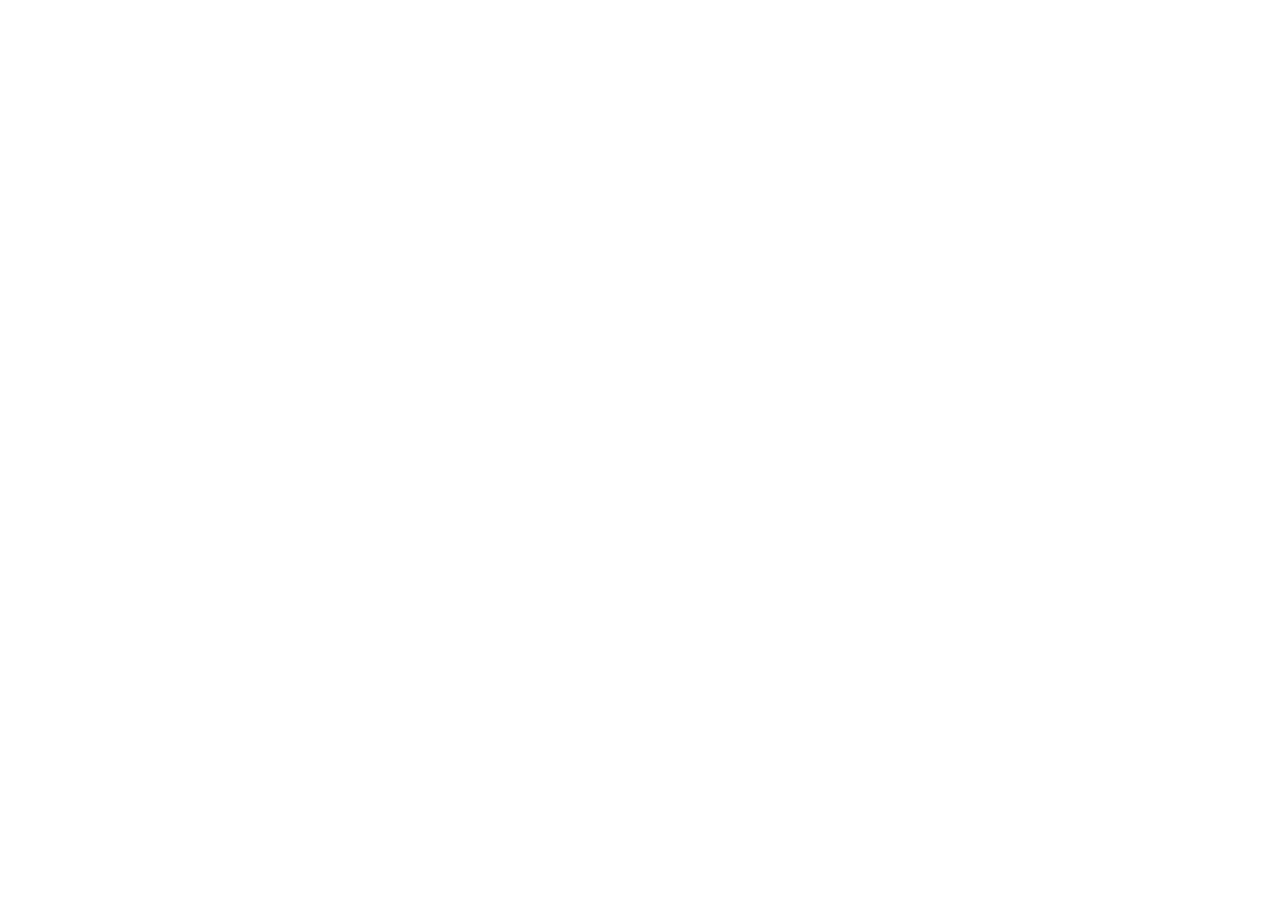
==== commit e8228912: "Update index.html" ====
--- a/index.html
+++ b/index.html
@@ -1,14 +1,26 @@
-<!DOCTYPE html><html><head><meta charset="utf-8">
-<meta name="viewport" content="width=device-width, initial-scale=1">
-<title>Bobby Holmes</title>
-<link rel="preload" as="fetch" crossorigin="anonymous" href="/_payload.json?868c183a-0e6a-493b-b730-697408e5f87e">
-<style>/*! tailwindcss v3.4.3 | MIT License | https://tailwindcss.com*/*,:after,:before{border:0 solid #e5e7eb;box-sizing:border-box}:after,:before{--tw-content:""}:host,html{line-height:1.5;-webkit-text-size-adjust:100%;font-family:ui-sans-serif,system-ui,sans-serif,Apple Color Emoji,Segoe UI Emoji,Segoe UI Symbol,Noto Color Emoji;font-feature-settings:normal;font-variation-settings:normal;tab-size:4;-webkit-tap-highlight-color:transparent}body{line-height:inherit;margin:0}hr{border-top-width:1px;color:inherit;height:0}abbr:where([title]){-webkit-text-decoration:underline dotted;text-decoration:underline dotted}h1,h2,h3,h4,h5,h6{font-size:inherit;font-weight:inherit}a{color:inherit;text-decoration:inherit}b,strong{font-weight:bolder}code,kbd,pre,samp{font-family:ui-monospace,SFMono-Regular,Menlo,Monaco,Consolas,Liberation Mono,Courier New,monospace;font-feature-settings:normal;font-size:1em;font-variation-settings:normal}small{font-size:80%}sub,sup{font-size:75%;line-height:0;position:relative;vertical-align:initial}sub{bottom:-.25em}sup{top:-.5em}table{border-collapse:collapse;border-color:inherit;text-indent:0}button,input,optgroup,select,textarea{color:inherit;font-family:inherit;font-feature-settings:inherit;font-size:100%;font-variation-settings:inherit;font-weight:inherit;letter-spacing:inherit;line-height:inherit;margin:0;padding:0}button,select{text-transform:none}button,input:where([type=button]),input:where([type=reset]),input:where([type=submit]){-webkit-appearance:button;background-color:initial;background-image:none}:-moz-focusring{outline:auto}:-moz-ui-invalid{box-shadow:none}progress{vertical-align:initial}::-webkit-inner-spin-button,::-webkit-outer-spin-button{height:auto}[type=search]{-webkit-appearance:textfield;outline-offset:-2px}::-webkit-search-decoration{-webkit-appearance:none}::-webkit-file-upload-button{-webkit-appearance:button;font:inherit}summary{display:list-item}blockquote,dd,dl,figure,h1,h2,h3,h4,h5,h6,hr,p,pre{margin:0}fieldset{margin:0}fieldset,legend{padding:0}menu,ol,ul{list-style:none;margin:0;padding:0}dialog{padding:0}textarea{resize:vertical}input::placeholder,textarea::placeholder{color:#9ca3af;opacity:1}[role=button],button{cursor:pointer}:disabled{cursor:default}audio,canvas,embed,iframe,img,object,svg,video{display:block;vertical-align:middle}img,video{height:auto;max-width:100%}[hidden]{display:none}:root,[data-theme]{background-color:var(--fallback-b1,oklch(var(--b1)/1));color:var(--fallback-bc,oklch(var(--bc)/1))}@supports not (color:oklch(0% 0 0)){:root{color-scheme:light;--fallback-p:#491eff;--fallback-pc:#d4dbff;--fallback-s:#ff41c7;--fallback-sc:#fff9fc;--fallback-a:#00cfbd;--fallback-ac:#00100d;--fallback-n:#2b3440;--fallback-nc:#d7dde4;--fallback-b1:#fff;--fallback-b2:#e5e6e6;--fallback-b3:#e5e6e6;--fallback-bc:#1f2937;--fallback-in:#00b3f0;--fallback-inc:#000;--fallback-su:#00ca92;--fallback-suc:#000;--fallback-wa:#ffc22d;--fallback-wac:#000;--fallback-er:#ff6f70;--fallback-erc:#000}@media (prefers-color-scheme:dark){:root{color-scheme:dark;--fallback-p:#7582ff;--fallback-pc:#050617;--fallback-s:#ff71cf;--fallback-sc:#190211;--fallback-a:#00c7b5;--fallback-ac:#000e0c;--fallback-n:#2a323c;--fallback-nc:#a6adbb;--fallback-b1:#1d232a;--fallback-b2:#191e24;--fallback-b3:#15191e;--fallback-bc:#a6adbb;--fallback-in:#00b3f0;--fallback-inc:#000;--fallback-su:#00ca92;--fallback-suc:#000;--fallback-wa:#ffc22d;--fallback-wac:#000;--fallback-er:#ff6f70;--fallback-erc:#000}}}html{-webkit-tap-highlight-color:transparent}:root{color-scheme:light;--in:72.06% 0.191 231.6;--su:64.8% 0.150 160;--wa:84.71% 0.199 83.87;--er:71.76% 0.221 22.18;--pc:89.824% 0.06192 275.75;--ac:15.352% 0.0368 183.61;--inc:0% 0 0;--suc:0% 0 0;--wac:0% 0 0;--erc:0% 0 0;--rounded-box:1rem;--rounded-btn:0.5rem;--rounded-badge:1.9rem;--animation-btn:0.25s;--animation-input:.2s;--btn-focus-scale:0.95;--border-btn:1px;--tab-border:1px;--tab-radius:0.5rem;--p:49.12% 0.3096 275.75;--s:69.71% 0.329 342.55;--sc:98.71% 0.0106 342.55;--a:76.76% 0.184 183.61;--n:32.1785% 0.02476 255.701624;--nc:89.4994% 0.011585 252.096176;--b1:100% 0 0;--b2:96.1151% 0 0;--b3:92.4169% 0.00108 197.137559;--bc:27.8078% 0.029596 256.847952}@media (prefers-color-scheme:dark){:root{color-scheme:dark;--in:72.06% 0.191 231.6;--su:64.8% 0.150 160;--wa:84.71% 0.199 83.87;--er:71.76% 0.221 22.18;--pc:13.138% 0.0392 275.75;--sc:14.96% 0.052 342.55;--ac:14.902% 0.0334 183.61;--inc:0% 0 0;--suc:0% 0 0;--wac:0% 0 0;--erc:0% 0 0;--rounded-box:1rem;--rounded-btn:0.5rem;--rounded-badge:1.9rem;--animation-btn:0.25s;--animation-input:.2s;--btn-focus-scale:0.95;--border-btn:1px;--tab-border:1px;--tab-radius:0.5rem;--p:65.69% 0.196 275.75;--s:74.8% 0.26 342.55;--a:74.51% 0.167 183.61;--n:31.3815% 0.021108 254.139175;--nc:74.6477% 0.0216 264.435964;--b1:25.3267% 0.015896 252.417568;--b2:23.2607% 0.013807 253.100675;--b3:21.1484% 0.01165 254.087939;--bc:74.6477% 0.0216 264.435964}}[data-theme=light]{color-scheme:light;--in:72.06% 0.191 231.6;--su:64.8% 0.150 160;--wa:84.71% 0.199 83.87;--er:71.76% 0.221 22.18;--pc:89.824% 0.06192 275.75;--ac:15.352% 0.0368 183.61;--inc:0% 0 0;--suc:0% 0 0;--wac:0% 0 0;--erc:0% 0 0;--rounded-box:1rem;--rounded-btn:0.5rem;--rounded-badge:1.9rem;--animation-btn:0.25s;--animation-input:.2s;--btn-focus-scale:0.95;--border-btn:1px;--tab-border:1px;--tab-radius:0.5rem;--p:49.12% 0.3096 275.75;--s:69.71% 0.329 342.55;--sc:98.71% 0.0106 342.55;--a:76.76% 0.184 183.61;--n:32.1785% 0.02476 255.701624;--nc:89.4994% 0.011585 252.096176;--b1:100% 0 0;--b2:96.1151% 0 0;--b3:92.4169% 0.00108 197.137559;--bc:27.8078% 0.029596 256.847952}[data-theme=dark]{color-scheme:dark;--in:72.06% 0.191 231.6;--su:64.8% 0.150 160;--wa:84.71% 0.199 83.87;--er:71.76% 0.221 22.18;--pc:13.138% 0.0392 275.75;--sc:14.96% 0.052 342.55;--ac:14.902% 0.0334 183.61;--inc:0% 0 0;--suc:0% 0 0;--wac:0% 0 0;--erc:0% 0 0;--rounded-box:1rem;--rounded-btn:0.5rem;--rounded-badge:1.9rem;--animation-btn:0.25s;--animation-input:.2s;--btn-focus-scale:0.95;--border-btn:1px;--tab-border:1px;--tab-radius:0.5rem;--p:65.69% 0.196 275.75;--s:74.8% 0.26 342.55;--a:74.51% 0.167 183.61;--n:31.3815% 0.021108 254.139175;--nc:74.6477% 0.0216 264.435964;--b1:25.3267% 0.015896 252.417568;--b2:23.2607% 0.013807 253.100675;--b3:21.1484% 0.01165 254.087939;--bc:74.6477% 0.0216 264.435964}[data-theme=cupcake]{color-scheme:light;--in:72.06% 0.191 231.6;--su:64.8% 0.150 160;--wa:84.71% 0.199 83.87;--er:71.76% 0.221 22.18;--pc:15.2344% 0.017892 200.026556;--sc:15.787% 0.020249 356.29965;--ac:15.8762% 0.029206 78.618794;--nc:84.7148% 0.013247 313.189598;--inc:0% 0 0;--suc:0% 0 0;--wac:0% 0 0;--erc:0% 0 0;--rounded-box:1rem;--rounded-badge:1.9rem;--animation-btn:0.25s;--animation-input:.2s;--btn-focus-scale:0.95;--border-btn:1px;--p:76.172% 0.089459 200.026556;--s:78.9351% 0.101246 356.29965;--a:79.3811% 0.146032 78.618794;--n:23.5742% 0.066235 313.189598;--b1:97.7882% 0.00418 56.375637;--b2:93.9822% 0.007638 61.449292;--b3:91.5861% 0.006811 53.440502;--bc:23.5742% 0.066235 313.189598;--rounded-btn:1.9rem;--tab-border:2px;--tab-radius:0.7rem}[data-theme=bumblebee]{color-scheme:light;--b2:93% 0 0;--b3:86% 0 0;--in:72.06% 0.191 231.6;--su:64.8% 0.150 160;--wa:84.71% 0.199 83.87;--er:71.76% 0.221 22.18;--bc:20% 0 0;--ac:16.254% 0.0314 56.52;--nc:82.55% 0.015 281.99;--inc:0% 0 0;--suc:0% 0 0;--wac:0% 0 0;--erc:0% 0 0;--rounded-box:1rem;--rounded-btn:0.5rem;--rounded-badge:1.9rem;--animation-btn:0.25s;--animation-input:.2s;--btn-focus-scale:0.95;--border-btn:1px;--tab-border:1px;--tab-radius:0.5rem;--p:89.51% 0.2132 96.61;--pc:38.92% 0.046 96.61;--s:80.39% 0.194 70.76;--sc:39.38% 0.068 70.76;--a:81.27% 0.157 56.52;--n:12.75% 0.075 281.99;--b1:100% 0 0}[data-theme=emerald]{color-scheme:light;--b2:93% 0 0;--b3:86% 0 0;--in:72.06% 0.191 231.6;--su:64.8% 0.150 160;--wa:84.71% 0.199 83.87;--er:71.76% 0.221 22.18;--inc:0% 0 0;--suc:0% 0 0;--wac:0% 0 0;--erc:0% 0 0;--rounded-box:1rem;--rounded-btn:0.5rem;--rounded-badge:1.9rem;--border-btn:1px;--tab-border:1px;--tab-radius:0.5rem;--p:76.6626% 0.135433 153.450024;--pc:33.3872% 0.040618 162.240129;--s:61.3028% 0.202368 261.294233;--sc:100% 0 0;--a:72.7725% 0.149783 33.200363;--ac:0% 0 0;--n:35.5192% 0.032071 262.988584;--nc:98.4625% 0.001706 247.838921;--b1:100% 0 0;--bc:35.5192% 0.032071 262.988584;--animation-btn:0;--animation-input:0;--btn-focus-scale:1}[data-theme=corporate]{color-scheme:light;--b2:93% 0 0;--b3:86% 0 0;--in:72.06% 0.191 231.6;--su:64.8% 0.150 160;--wa:84.71% 0.199 83.87;--er:71.76% 0.221 22.18;--pc:12.078% 0.0456 269.1;--sc:13.0739% 0.010951 256.688055;--ac:15.3934% 0.022799 163.57888;--inc:0% 0 0;--suc:0% 0 0;--wac:0% 0 0;--erc:0% 0 0;--border-btn:1px;--tab-border:1px;--p:60.39% 0.228 269.1;--s:65.3694% 0.054756 256.688055;--a:76.9669% 0.113994 163.57888;--n:22.3899% 0.031305 278.07229;--nc:95.8796% 0.008588 247.915135;--b1:100% 0 0;--bc:22.3899% 0.031305 278.07229;--rounded-box:0.25rem;--rounded-btn:.125rem;--rounded-badge:.125rem;--tab-radius:0.25rem;--animation-btn:0;--animation-input:0;--btn-focus-scale:1}[data-theme=synthwave]{color-scheme:dark;--b2:20.2941% 0.076211 287.835609;--b3:18.7665% 0.070475 287.835609;--pc:14.4421% 0.031903 342.009383;--sc:15.6543% 0.02362 227.382405;--ac:17.608% 0.0412 93.72;--rounded-box:1rem;--rounded-btn:0.5rem;--rounded-badge:1.9rem;--animation-btn:0.25s;--animation-input:.2s;--btn-focus-scale:0.95;--border-btn:1px;--tab-border:1px;--tab-radius:0.5rem;--p:72.2105% 0.159514 342.009383;--s:78.2714% 0.118101 227.382405;--a:88.04% 0.206 93.72;--n:25.5554% 0.103537 286.507967;--nc:97.9365% 0.00819 301.358346;--b1:21.8216% 0.081948 287.835609;--bc:97.9365% 0.00819 301.358346;--in:76.5197% 0.12273 231.831603;--inc:23.5017% 0.096418 290.329844;--su:86.0572% 0.115038 178.624677;--suc:23.5017% 0.096418 290.329844;--wa:85.531% 0.122117 93.722227;--wac:23.5017% 0.096418 290.329844;--er:73.7005% 0.121339 32.639257;--erc:23.5017% 0.096418 290.329844}[data-theme=retro]{color-scheme:light;--inc:90.923% 0.043042 262.880917;--suc:12.541% 0.033982 149.213788;--wac:13.3168% 0.031484 58.31834;--erc:13.144% 0.0398 27.33;--animation-btn:0.25s;--animation-input:.2s;--btn-focus-scale:0.95;--border-btn:1px;--tab-border:1px;--p:76.8664% 0.104092 22.664655;--pc:26.5104% 0.006243 0.522862;--s:80.7415% 0.052534 159.094608;--sc:26.5104% 0.006243 0.522862;--a:70.3919% 0.125455 52.953428;--ac:26.5104% 0.006243 0.522862;--n:28.4181% 0.009519 355.534017;--nc:92.5604% 0.025113 89.217311;--b1:91.6374% 0.034554 90.51575;--b2:88.2722% 0.049418 91.774344;--b3:84.133% 0.065952 90.856665;--bc:26.5104% 0.006243 0.522862;--in:54.615% 0.215208 262.880917;--su:62.7052% 0.169912 149.213788;--wa:66.584% 0.157422 58.31834;--er:65.72% 0.199 27.33;--rounded-box:0.4rem;--rounded-btn:0.4rem;--rounded-badge:0.4rem;--tab-radius:0.4rem}[data-theme=cyberpunk]{color-scheme:light;--b2:87.8943% 0.16647 104.32;--b3:81.2786% 0.15394 104.32;--in:72.06% 0.191 231.6;--su:64.8% 0.150 160;--wa:84.71% 0.199 83.87;--er:71.76% 0.221 22.18;--bc:18.902% 0.0358 104.32;--pc:14.844% 0.0418 6.35;--sc:16.666% 0.0368 204.72;--ac:14.372% 0.04352 310.43;--inc:0% 0 0;--suc:0% 0 0;--wac:0% 0 0;--erc:0% 0 0;--animation-btn:0.25s;--animation-input:.2s;--btn-focus-scale:0.95;--border-btn:1px;--tab-border:1px;font-family:ui-monospace,SFMono-Regular,Menlo,Monaco,Consolas,Liberation Mono,Courier New,monospace;--p:74.22% 0.209 6.35;--s:83.33% 0.184 204.72;--a:71.86% 0.2176 310.43;--n:23.04% 0.065 269.31;--nc:94.51% 0.179 104.32;--b1:94.51% 0.179 104.32;--rounded-box:0;--rounded-btn:0;--rounded-badge:0;--tab-radius:0}[data-theme=valentine]{color-scheme:light;--b2:88.0567% 0.024834 337.06289;--b3:81.4288% 0.022964 337.06289;--pc:13.7239% 0.030755 15.066527;--sc:14.3942% 0.029258 293.189609;--ac:14.2537% 0.014961 197.828857;--inc:90.923% 0.043042 262.880917;--suc:12.541% 0.033982 149.213788;--wac:13.3168% 0.031484 58.31834;--erc:14.614% 0.0414 27.33;--rounded-box:1rem;--rounded-badge:1.9rem;--animation-btn:0.25s;--animation-input:.2s;--btn-focus-scale:0.95;--border-btn:1px;--tab-border:1px;--p:68.6197% 0.153774 15.066527;--s:71.971% 0.14629 293.189609;--a:71.2685% 0.074804 197.828857;--n:54.6053% 0.143342 358.004839;--nc:90.2701% 0.037202 336.955191;--b1:94.6846% 0.026703 337.06289;--bc:37.3085% 0.081131 4.606426;--in:54.615% 0.215208 262.880917;--su:62.7052% 0.169912 149.213788;--wa:66.584% 0.157422 58.31834;--er:73.07% 0.207 27.33;--rounded-btn:1.9rem;--tab-radius:0.7rem}[data-theme=halloween]{color-scheme:dark;--b2:23.0416% 0 0;--b3:21.3072% 0 0;--bc:84.9552% 0 0;--sc:89.196% 0.0496 305.03;--nc:84.8742% 0.009322 65.681484;--inc:90.923% 0.043042 262.880917;--suc:12.541% 0.033982 149.213788;--wac:13.3168% 0.031484 58.31834;--erc:13.144% 0.0398 27.33;--rounded-box:1rem;--rounded-btn:0.5rem;--rounded-badge:1.9rem;--animation-btn:0.25s;--animation-input:.2s;--btn-focus-scale:0.95;--border-btn:1px;--tab-border:1px;--tab-radius:0.5rem;--p:77.48% 0.204 60.62;--pc:19.6935% 0.004671 196.779412;--s:45.98% 0.248 305.03;--a:64.8% 0.223 136.073479;--ac:0% 0 0;--n:24.371% 0.046608 65.681484;--b1:24.7759% 0 0;--in:54.615% 0.215208 262.880917;--su:62.7052% 0.169912 149.213788;--wa:66.584% 0.157422 58.31834;--er:65.72% 0.199 27.33}[data-theme=garden]{color-scheme:light;--b2:86.4453% 0.002011 17.197414;--b3:79.9386% 0.00186 17.197414;--in:72.06% 0.191 231.6;--su:64.8% 0.150 160;--wa:84.71% 0.199 83.87;--er:71.76% 0.221 22.18;--sc:89.699% 0.022197 355.095988;--ac:11.2547% 0.010859 154.390187;--inc:0% 0 0;--suc:0% 0 0;--wac:0% 0 0;--erc:0% 0 0;--rounded-box:1rem;--rounded-btn:0.5rem;--rounded-badge:1.9rem;--animation-btn:0.25s;--animation-input:.2s;--btn-focus-scale:0.95;--border-btn:1px;--tab-border:1px;--tab-radius:0.5rem;--p:62.45% 0.278 3.83636;--pc:100% 0 0;--s:48.4952% 0.110985 355.095988;--a:56.2735% 0.054297 154.390187;--n:24.1559% 0.049362 89.070594;--nc:92.9519% 0.002163 17.197414;--b1:92.9519% 0.002163 17.197414;--bc:16.9617% 0.001664 17.32068}[data-theme=forest]{color-scheme:dark;--b2:17.522% 0.007709 17.911578;--b3:16.2032% 0.007129 17.911578;--in:72.06% 0.191 231.6;--su:64.8% 0.150 160;--wa:84.71% 0.199 83.87;--er:71.76% 0.221 22.18;--bc:83.7682% 0.001658 17.911578;--sc:13.9553% 0.027077 168.327128;--ac:14.1257% 0.02389 185.713193;--nc:86.1397% 0.007806 171.364646;--inc:0% 0 0;--suc:0% 0 0;--wac:0% 0 0;--erc:0% 0 0;--rounded-box:1rem;--rounded-badge:1.9rem;--animation-btn:0.25s;--animation-input:.2s;--btn-focus-scale:0.95;--border-btn:1px;--tab-border:1px;--tab-radius:0.5rem;--p:68.6283% 0.185567 148.958922;--pc:0% 0 0;--s:69.7764% 0.135385 168.327128;--a:70.6285% 0.119451 185.713193;--n:30.6985% 0.039032 171.364646;--b1:18.8409% 0.00829 17.911578;--rounded-btn:1.9rem}[data-theme=aqua]{color-scheme:dark;--b2:45.3464% 0.118611 261.181672;--b3:41.9333% 0.109683 261.181672;--bc:89.7519% 0.025508 261.181672;--sc:12.1365% 0.02175 309.782946;--ac:18.6854% 0.020445 94.555431;--nc:12.2124% 0.023402 243.760661;--inc:90.923% 0.043042 262.880917;--suc:12.541% 0.033982 149.213788;--wac:13.3168% 0.031484 58.31834;--erc:14.79% 0.038 27.33;--rounded-box:1rem;--rounded-btn:0.5rem;--rounded-badge:1.9rem;--animation-btn:0.25s;--animation-input:.2s;--btn-focus-scale:0.95;--border-btn:1px;--tab-border:1px;--tab-radius:0.5rem;--p:85.6617% 0.14498 198.6458;--pc:40.1249% 0.068266 197.603872;--s:60.6827% 0.108752 309.782946;--a:93.4269% 0.102225 94.555431;--n:61.0622% 0.117009 243.760661;--b1:48.7596% 0.127539 261.181672;--in:54.615% 0.215208 262.880917;--su:62.7052% 0.169912 149.213788;--wa:66.584% 0.157422 58.31834;--er:73.95% 0.19 27.33}[data-theme=lofi]{color-scheme:light;--inc:15.908% 0.0206 205.9;--suc:18.026% 0.0306 164.14;--wac:17.674% 0.027 79.94;--erc:15.732% 0.03 28.47;--border-btn:1px;--tab-border:1px;--p:15.9066% 0 0;--pc:100% 0 0;--s:21.455% 0.001566 17.278957;--sc:100% 0 0;--a:26.8618% 0 0;--ac:100% 0 0;--n:0% 0 0;--nc:100% 0 0;--b1:100% 0 0;--b2:96.1151% 0 0;--b3:92.268% 0.001082 17.17934;--bc:0% 0 0;--in:79.54% 0.103 205.9;--su:90.13% 0.153 164.14;--wa:88.37% 0.135 79.94;--er:78.66% 0.15 28.47;--rounded-box:0.25rem;--rounded-btn:0.125rem;--rounded-badge:0.125rem;--tab-radius:0.125rem;--animation-btn:0;--animation-input:0;--btn-focus-scale:1}[data-theme=pastel]{color-scheme:light;--in:72.06% 0.191 231.6;--su:64.8% 0.150 160;--wa:84.71% 0.199 83.87;--er:71.76% 0.221 22.18;--bc:20% 0 0;--pc:16.6166% 0.006979 316.8737;--sc:17.6153% 0.009839 8.688364;--ac:17.8419% 0.012056 170.923263;--nc:14.2681% 0.014702 228.183906;--inc:0% 0 0;--suc:0% 0 0;--wac:0% 0 0;--erc:0% 0 0;--rounded-box:1rem;--rounded-badge:1.9rem;--animation-btn:0.25s;--animation-input:.2s;--btn-focus-scale:0.95;--border-btn:1px;--tab-border:1px;--p:83.0828% 0.034896 316.8737;--s:88.0763% 0.049197 8.688364;--a:89.2096% 0.06028 170.923263;--n:71.3406% 0.07351 228.183906;--b1:100% 0 0;--b2:98.4625% 0.001706 247.838921;--b3:87.1681% 0.009339 258.338227;--rounded-btn:1.9rem;--tab-radius:0.7rem}[data-theme=fantasy]{color-scheme:light;--b2:93% 0 0;--b3:86% 0 0;--in:72.06% 0.191 231.6;--su:64.8% 0.150 160;--wa:84.71% 0.199 83.87;--er:71.76% 0.221 22.18;--pc:87.49% 0.0378 325.02;--sc:90.784% 0.0324 241.36;--ac:15.196% 0.0408 56.72;--nc:85.5616% 0.005919 256.847952;--inc:0% 0 0;--suc:0% 0 0;--wac:0% 0 0;--erc:0% 0 0;--rounded-box:1rem;--rounded-btn:0.5rem;--rounded-badge:1.9rem;--animation-btn:0.25s;--animation-input:.2s;--btn-focus-scale:0.95;--border-btn:1px;--tab-border:1px;--tab-radius:0.5rem;--p:37.45% 0.189 325.02;--s:53.92% 0.162 241.36;--a:75.98% 0.204 56.72;--n:27.8078% 0.029596 256.847952;--b1:100% 0 0;--bc:27.8078% 0.029596 256.847952}[data-theme=wireframe]{color-scheme:light;--bc:20% 0 0;--pc:15.6521% 0 0;--sc:15.6521% 0 0;--ac:15.6521% 0 0;--nc:18.8014% 0 0;--inc:89.0403% 0.062643 264.052021;--suc:90.395% 0.035372 142.495339;--wac:14.1626% 0.019994 108.702381;--erc:12.5591% 0.051537 29.233885;--animation-btn:0.25s;--animation-input:.2s;--btn-focus-scale:0.95;--border-btn:1px;--tab-border:1px;font-family:Chalkboard,comic sans ms,"sans-serif";--p:78.2604% 0 0;--s:78.2604% 0 0;--a:78.2604% 0 0;--n:94.007% 0 0;--b1:100% 0 0;--b2:94.9119% 0 0;--b3:89.7547% 0 0;--in:45.2014% 0.313214 264.052021;--su:51.9752% 0.176858 142.495339;--wa:70.8131% 0.099969 108.702381;--er:62.7955% 0.257683 29.233885;--rounded-box:0.2rem;--rounded-btn:0.2rem;--rounded-badge:0.2rem;--tab-radius:0.2rem}[data-theme=black]{color-scheme:dark;--pc:86.736% 0 0;--sc:86.736% 0 0;--ac:86.736% 0 0;--nc:86.736% 0 0;--inc:89.0403% 0.062643 264.052021;--suc:90.395% 0.035372 142.495339;--wac:19.3597% 0.042201 109.769232;--erc:12.5591% 0.051537 29.233885;--border-btn:1px;--tab-border:1px;--p:33.6799% 0 0;--s:33.6799% 0 0;--a:33.6799% 0 0;--b1:0% 0 0;--b2:19.1251% 0 0;--b3:26.8618% 0 0;--bc:87.6096% 0 0;--n:33.6799% 0 0;--in:45.2014% 0.313214 264.052021;--su:51.9752% 0.176858 142.495339;--wa:96.7983% 0.211006 109.769232;--er:62.7955% 0.257683 29.233885;--rounded-box:0;--rounded-btn:0;--rounded-badge:0;--animation-btn:0;--animation-input:0;--btn-focus-scale:1;--tab-radius:0}[data-theme=luxury]{color-scheme:dark;--pc:20% 0 0;--sc:85.5163% 0.012821 261.069149;--ac:87.3349% 0.010348 338.82597;--inc:15.8122% 0.024356 237.133883;--suc:15.6239% 0.038579 132.154381;--wac:17.2255% 0.027305 102.89115;--erc:14.3506% 0.035271 22.568916;--rounded-box:1rem;--rounded-btn:0.5rem;--rounded-badge:1.9rem;--animation-btn:0.25s;--animation-input:.2s;--btn-focus-scale:0.95;--border-btn:1px;--tab-border:1px;--tab-radius:0.5rem;--p:100% 0 0;--s:27.5815% 0.064106 261.069149;--a:36.6744% 0.051741 338.82597;--n:24.27% 0.057015 59.825019;--nc:93.2033% 0.089631 90.861683;--b1:14.0765% 0.004386 285.822869;--b2:20.2191% 0.004211 308.22937;--b3:29.8961% 0.003818 308.318612;--bc:75.6879% 0.123666 76.890484;--in:79.0612% 0.121778 237.133883;--su:78.1197% 0.192894 132.154381;--wa:86.1274% 0.136524 102.89115;--er:71.7531% 0.176357 22.568916}[data-theme=dracula]{color-scheme:dark;--b2:26.8053% 0.020556 277.508664;--b3:24.7877% 0.019009 277.508664;--pc:15.0922% 0.036614 346.812432;--sc:14.8405% 0.029709 301.883095;--ac:16.6785% 0.024826 66.558491;--nc:87.8891% 0.006515 275.524078;--inc:17.6526% 0.018676 212.846491;--suc:17.4199% 0.043903 148.024881;--wac:19.1068% 0.026849 112.757109;--erc:13.6441% 0.041266 24.430965;--rounded-box:1rem;--rounded-btn:0.5rem;--rounded-badge:1.9rem;--animation-btn:0.25s;--animation-input:.2s;--btn-focus-scale:0.95;--border-btn:1px;--tab-border:1px;--tab-radius:0.5rem;--p:75.4611% 0.18307 346.812432;--s:74.2023% 0.148546 301.883095;--a:83.3927% 0.124132 66.558491;--n:39.4456% 0.032576 275.524078;--b1:28.8229% 0.022103 277.508664;--bc:97.7477% 0.007913 106.545019;--in:88.263% 0.09338 212.846491;--su:87.0995% 0.219516 148.024881;--wa:95.5338% 0.134246 112.757109;--er:68.2204% 0.206328 24.430965}[data-theme=cmyk]{color-scheme:light;--b2:93% 0 0;--b3:86% 0 0;--bc:20% 0 0;--pc:14.3544% 0.02666 239.443325;--sc:12.8953% 0.040552 359.339283;--ac:18.8458% 0.037948 105.306968;--nc:84.3557% 0 0;--inc:13.6952% 0.0189 217.284104;--suc:89.3898% 0.032505 321.406278;--wac:14.2473% 0.031969 52.023412;--erc:12.4027% 0.041677 28.717543;--rounded-box:1rem;--rounded-btn:0.5rem;--rounded-badge:1.9rem;--animation-btn:0.25s;--animation-input:.2s;--btn-focus-scale:0.95;--border-btn:1px;--tab-border:1px;--tab-radius:0.5rem;--p:71.7722% 0.133298 239.443325;--s:64.4766% 0.202758 359.339283;--a:94.2289% 0.189741 105.306968;--n:21.7787% 0 0;--b1:100% 0 0;--in:68.4759% 0.094499 217.284104;--su:46.949% 0.162524 321.406278;--wa:71.2364% 0.159843 52.023412;--er:62.0133% 0.208385 28.717543}[data-theme=autumn]{color-scheme:light;--b2:89.1077% 0 0;--b3:82.4006% 0 0;--bc:19.1629% 0 0;--pc:88.1446% 0.032232 17.530175;--sc:12.3353% 0.033821 23.865865;--ac:14.6851% 0.018999 60.729616;--nc:90.8734% 0.007475 51.902819;--inc:13.8449% 0.019596 207.284192;--suc:12.199% 0.016032 174.616213;--wac:14.0163% 0.032982 56.844303;--erc:90.614% 0.0482 24.16;--rounded-box:1rem;--rounded-btn:0.5rem;--rounded-badge:1.9rem;--animation-btn:0.25s;--animation-input:.2s;--btn-focus-scale:0.95;--border-btn:1px;--tab-border:1px;--tab-radius:0.5rem;--p:40.7232% 0.16116 17.530175;--s:61.6763% 0.169105 23.865865;--a:73.4253% 0.094994 60.729616;--n:54.3672% 0.037374 51.902819;--b1:95.8147% 0 0;--in:69.2245% 0.097979 207.284192;--su:60.9951% 0.080159 174.616213;--wa:70.0817% 0.164909 56.844303;--er:53.07% 0.241 24.16}[data-theme=business]{color-scheme:dark;--b2:22.6487% 0 0;--b3:20.944% 0 0;--bc:84.8707% 0 0;--pc:88.3407% 0.019811 251.473931;--sc:12.8185% 0.005481 229.389418;--ac:13.4542% 0.033545 35.791525;--nc:85.4882% 0.00265 253.041249;--inc:12.5233% 0.028702 240.033697;--suc:14.0454% 0.018919 156.59611;--wac:15.4965% 0.023141 81.519177;--erc:90.3221% 0.029356 29.674507;--animation-btn:0.25s;--animation-input:.2s;--btn-focus-scale:0.95;--border-btn:1px;--tab-border:1px;--tab-radius:0.5rem;--p:41.7036% 0.099057 251.473931;--s:64.0924% 0.027405 229.389418;--a:67.271% 0.167726 35.791525;--n:27.441% 0.01325 253.041249;--b1:24.3535% 0 0;--in:62.6163% 0.143511 240.033697;--su:70.2268% 0.094594 156.59611;--wa:77.4824% 0.115704 81.519177;--er:51.6105% 0.14678 29.674507;--rounded-box:0.25rem;--rounded-btn:.125rem;--rounded-badge:.125rem}[data-theme=acid]{color-scheme:light;--b2:91.6146% 0 0;--b3:84.7189% 0 0;--bc:19.7021% 0 0;--pc:14.38% 0.0714 330.759573;--sc:14.674% 0.0448 48.250878;--ac:18.556% 0.0528 122.962951;--nc:84.262% 0.0256 278.68;--inc:12.144% 0.0454 252.05;--suc:17.144% 0.0532 158.53;--wac:18.202% 0.0424 100.5;--erc:12.968% 0.0586 29.349188;--animation-btn:0.25s;--animation-input:.2s;--btn-focus-scale:0.95;--border-btn:1px;--tab-border:1px;--p:71.9% 0.357 330.759573;--s:73.37% 0.224 48.250878;--a:92.78% 0.264 122.962951;--n:21.31% 0.128 278.68;--b1:98.5104% 0 0;--in:60.72% 0.227 252.05;--su:85.72% 0.266 158.53;--wa:91.01% 0.212 100.5;--er:64.84% 0.293 29.349188;--rounded-box:1.25rem;--rounded-btn:1rem;--rounded-badge:1rem;--tab-radius:0.7rem}[data-theme=lemonade]{color-scheme:light;--b2:91.8003% 0.0186 123.72;--b3:84.8906% 0.0172 123.72;--bc:19.742% 0.004 123.72;--pc:11.784% 0.0398 134.6;--sc:15.55% 0.0392 111.09;--ac:17.078% 0.0402 100.73;--nc:86.196% 0.015 108.6;--inc:17.238% 0.0094 224.14;--suc:17.238% 0.0094 157.85;--wac:17.238% 0.0094 102.15;--erc:17.238% 0.0094 25.85;--rounded-box:1rem;--rounded-btn:0.5rem;--rounded-badge:1.9rem;--animation-btn:0.25s;--animation-input:.2s;--btn-focus-scale:0.95;--border-btn:1px;--tab-border:1px;--tab-radius:0.5rem;--p:58.92% 0.199 134.6;--s:77.75% 0.196 111.09;--a:85.39% 0.201 100.73;--n:30.98% 0.075 108.6;--b1:98.71% 0.02 123.72;--in:86.19% 0.047 224.14;--su:86.19% 0.047 157.85;--wa:86.19% 0.047 102.15;--er:86.19% 0.047 25.85}[data-theme=night]{color-scheme:dark;--b2:19.3144% 0.037037 265.754874;--b3:17.8606% 0.034249 265.754874;--bc:84.1536% 0.007965 265.754874;--pc:15.0703% 0.027798 232.66148;--sc:13.6023% 0.031661 276.934902;--ac:14.4721% 0.035244 350.048739;--nc:85.5899% 0.00737 260.030984;--suc:15.6904% 0.026506 181.911977;--wac:16.6486% 0.027912 82.95003;--erc:14.3572% 0.034051 13.11834;--rounded-box:1rem;--rounded-btn:0.5rem;--rounded-badge:1.9rem;--animation-btn:0.25s;--animation-input:.2s;--btn-focus-scale:0.95;--border-btn:1px;--tab-border:1px;--tab-radius:0.5rem;--p:75.3513% 0.138989 232.66148;--s:68.0113% 0.158303 276.934902;--a:72.3603% 0.176218 350.048739;--n:27.9495% 0.036848 260.030984;--b1:20.7682% 0.039824 265.754874;--in:68.4553% 0.148062 237.25135;--inc:0% 0 0;--su:78.452% 0.132529 181.911977;--wa:83.2428% 0.139558 82.95003;--er:71.7858% 0.170255 13.11834}[data-theme=coffee]{color-scheme:dark;--b2:20.1585% 0.021457 329.708637;--b3:18.6412% 0.019842 329.708637;--pc:14.3993% 0.024765 62.756393;--sc:86.893% 0.00597 199.19444;--ac:88.5243% 0.014881 224.389184;--nc:83.3022% 0.003149 326.261446;--inc:15.898% 0.012774 184.558367;--suc:14.9445% 0.014491 131.116276;--wac:17.6301% 0.028162 87.722413;--erc:15.4637% 0.025644 31.871922;--rounded-box:1rem;--rounded-btn:0.5rem;--rounded-badge:1.9rem;--animation-btn:0.25s;--animation-input:.2s;--btn-focus-scale:0.95;--border-btn:1px;--tab-border:1px;--tab-radius:0.5rem;--p:71.9967% 0.123825 62.756393;--s:34.465% 0.029849 199.19444;--a:42.6213% 0.074405 224.389184;--n:16.5109% 0.015743 326.261446;--b1:21.6758% 0.023072 329.708637;--bc:72.3547% 0.092794 79.129387;--in:79.4902% 0.063869 184.558367;--su:74.7224% 0.072456 131.116276;--wa:88.1503% 0.140812 87.722413;--er:77.3187% 0.12822 31.871922}[data-theme=winter]{color-scheme:light;--pc:91.372% 0.051 257.57;--sc:88.5103% 0.03222 282.339433;--ac:11.988% 0.038303 335.171434;--nc:83.9233% 0.012704 257.651965;--inc:17.6255% 0.017178 214.515264;--suc:16.0988% 0.015404 197.823719;--wac:17.8345% 0.009167 71.47031;--erc:14.6185% 0.022037 20.076293;--rounded-box:1rem;--rounded-btn:0.5rem;--rounded-badge:1.9rem;--animation-btn:0.25s;--animation-input:.2s;--btn-focus-scale:0.95;--border-btn:1px;--tab-border:1px;--tab-radius:0.5rem;--p:56.86% 0.255 257.57;--s:42.5516% 0.161098 282.339433;--a:59.9398% 0.191515 335.171434;--n:19.6166% 0.063518 257.651965;--b1:100% 0 0;--b2:97.4663% 0.011947 259.822565;--b3:93.2686% 0.016223 262.751375;--bc:41.8869% 0.053885 255.824911;--in:88.1275% 0.085888 214.515264;--su:80.4941% 0.077019 197.823719;--wa:89.1725% 0.045833 71.47031;--er:73.0926% 0.110185 20.076293}[data-theme=dim]{color-scheme:dark;--pc:17.2267% 0.028331 139.549991;--sc:14.6752% 0.033181 35.353059;--ac:14.8459% 0.026728 311.37924;--inc:17.2157% 0.028409 206.182959;--suc:17.2343% 0.028437 166.534048;--wac:17.2327% 0.028447 94.818679;--erc:16.4838% 0.019914 33.756357;--rounded-box:1rem;--rounded-btn:0.5rem;--rounded-badge:1.9rem;--animation-btn:0.25s;--animation-input:.2s;--btn-focus-scale:0.95;--border-btn:1px;--tab-border:1px;--tab-radius:0.5rem;--p:86.1335% 0.141656 139.549991;--s:73.3759% 0.165904 35.353059;--a:74.2296% 0.133641 311.37924;--n:24.7311% 0.020483 264.094728;--nc:82.9011% 0.031335 222.959324;--b1:30.8577% 0.023243 264.149498;--b2:28.0368% 0.01983 264.182074;--b3:26.3469% 0.018403 262.177739;--bc:82.9011% 0.031335 222.959324;--in:86.0785% 0.142046 206.182959;--su:86.1717% 0.142187 166.534048;--wa:86.1634% 0.142236 94.818679;--er:82.4189% 0.09957 33.756357}[data-theme=nord]{color-scheme:light;--pc:11.8872% 0.015449 254.027774;--sc:13.9303% 0.011822 248.687186;--ac:15.4929% 0.01245 217.469017;--inc:13.8414% 0.012499 332.664922;--suc:15.3654% 0.01498 131.063061;--wac:17.0972% 0.017847 84.093335;--erc:12.122% 0.024119 15.341883;--animation-btn:0.25s;--animation-input:.2s;--btn-focus-scale:0.95;--border-btn:1px;--tab-border:1px;--p:59.4359% 0.077246 254.027774;--s:69.6516% 0.059108 248.687186;--a:77.4643% 0.062249 217.469017;--n:45.229% 0.035214 264.1312;--nc:89.9258% 0.016374 262.749256;--b1:95.1276% 0.007445 260.731539;--b2:93.2996% 0.010389 261.788485;--b3:89.9258% 0.016374 262.749256;--bc:32.4374% 0.022945 264.182036;--in:69.2072% 0.062496 332.664922;--su:76.827% 0.074899 131.063061;--wa:85.4862% 0.089234 84.093335;--er:60.61% 0.120594 15.341883;--rounded-box:0.4rem;--rounded-btn:0.2rem;--rounded-badge:0.4rem;--tab-radius:0.2rem}[data-theme=sunset]{color-scheme:dark;--pc:14.9408% 0.031656 39.94703;--sc:14.5075% 0.035531 2.72034;--ac:14.2589% 0.033336 299.844533;--inc:17.1119% 0.017054 206.015183;--suc:17.1122% 0.017172 144.77874;--wac:17.1139% 0.016961 74.427797;--erc:17.1023% 0.015778 16.886379;--animation-btn:0.25s;--animation-input:.2s;--btn-focus-scale:0.95;--border-btn:1px;--tab-border:1px;--p:74.7039% 0.158278 39.94703;--s:72.5375% 0.177654 2.72034;--a:71.2947% 0.166678 299.844533;--n:26% 0.019 237.69;--nc:70% 0.019 237.69;--b1:22% 0.019 237.69;--b2:20% 0.019 237.69;--b3:18% 0.019 237.69;--bc:77.3835% 0.043586 245.096534;--in:85.5596% 0.085271 206.015183;--su:85.5609% 0.08586 144.77874;--wa:85.5695% 0.084806 74.427797;--er:85.5116% 0.07889 16.886379;--rounded-box:1.2rem;--rounded-btn:0.8rem;--rounded-badge:0.4rem;--tab-radius:0.7rem}*,::backdrop,:after,:before{--tw-border-spacing-x:0;--tw-border-spacing-y:0;--tw-translate-x:0;--tw-translate-y:0;--tw-rotate:0;--tw-skew-x:0;--tw-skew-y:0;--tw-scale-x:1;--tw-scale-y:1;--tw-pan-x: ;--tw-pan-y: ;--tw-pinch-zoom: ;--tw-scroll-snap-strictness:proximity;--tw-gradient-from-position: ;--tw-gradient-via-position: ;--tw-gradient-to-position: ;--tw-ordinal: ;--tw-slashed-zero: ;--tw-numeric-figure: ;--tw-numeric-spacing: ;--tw-numeric-fraction: ;--tw-ring-inset: ;--tw-ring-offset-width:0px;--tw-ring-offset-color:#fff;--tw-ring-color:#3b82f680;--tw-ring-offset-shadow:0 0 #0000;--tw-ring-shadow:0 0 #0000;--tw-shadow:0 0 #0000;--tw-shadow-colored:0 0 #0000;--tw-blur: ;--tw-brightness: ;--tw-contrast: ;--tw-grayscale: ;--tw-hue-rotate: ;--tw-invert: ;--tw-saturate: ;--tw-sepia: ;--tw-drop-shadow: ;--tw-backdrop-blur: ;--tw-backdrop-brightness: ;--tw-backdrop-contrast: ;--tw-backdrop-grayscale: ;--tw-backdrop-hue-rotate: ;--tw-backdrop-invert: ;--tw-backdrop-opacity: ;--tw-backdrop-saturate: ;--tw-backdrop-sepia: ;--tw-contain-size: ;--tw-contain-layout: ;--tw-contain-paint: ;--tw-contain-style: }@media (hover:hover){.label a:hover{--tw-text-opacity:1;color:var(--fallback-bc,oklch(var(--bc)/1));color:var(--fallback-bc,oklch(var(--bc)/var(--tw-text-opacity)))}.menu li>:not(ul,.menu-title,details,.btn).active,.menu li>:not(ul,.menu-title,details,.btn):active,.menu li>details>summary:active{--tw-bg-opacity:1;background-color:var(--fallback-n,oklch(var(--n)/1));background-color:var(--fallback-n,oklch(var(--n)/var(--tw-bg-opacity)));--tw-text-opacity:1;color:var(--fallback-nc,oklch(var(--nc)/1));color:var(--fallback-nc,oklch(var(--nc)/var(--tw-text-opacity)))}}.btn{align-items:center;animation:button-pop .25s ease-out;animation:button-pop var(--animation-btn,.25s) ease-out;border-color:#0000;border-color:oklch(var(--btn-color,var(--b2))/var(--tw-border-opacity));border-radius:.5rem;border-radius:var(--rounded-btn,.5rem);border-width:1px;border-width:var(--border-btn,1px);cursor:pointer;display:inline-flex;flex-shrink:0;flex-wrap:wrap;font-size:.875rem;font-weight:600;gap:.5rem;height:3rem;justify-content:center;line-height:1em;min-height:3rem;padding-left:1rem;padding-right:1rem;text-align:center;text-decoration-line:none;transition-duration:.2s;transition-property:color,background-color,border-color,opacity,box-shadow,transform;transition-timing-function:cubic-bezier(0,0,.2,1);-webkit-user-select:none;user-select:none;--tw-text-opacity:1;color:var(--fallback-bc,oklch(var(--bc)/1));color:var(--fallback-bc,oklch(var(--bc)/var(--tw-text-opacity)));--tw-shadow:0 1px 2px 0 #0000000d;--tw-shadow-colored:0 1px 2px 0 var(--tw-shadow-color);background-color:oklch(var(--btn-color,var(--b2))/1);background-color:oklch(var(--btn-color,var(--b2))/var(--tw-bg-opacity));box-shadow:0 0 #0000,0 0 #0000,0 1px 2px 0 #0000000d;box-shadow:var(--tw-ring-offset-shadow,0 0 #0000),var(--tw-ring-shadow,0 0 #0000),var(--tw-shadow);outline-color:var(--fallback-bc,oklch(var(--bc)/1));--tw-bg-opacity:1;--tw-border-opacity:1}.btn-disabled,.btn:disabled,.btn[disabled]{pointer-events:none}:where(.btn:is(input[type=checkbox])),:where(.btn:is(input[type=radio])){-webkit-appearance:none;appearance:none;width:auto}.btn:is(input[type=checkbox]):after,.btn:is(input[type=radio]):after{--tw-content:attr(aria-label);content:attr(aria-label);content:var(--tw-content)}.card{border-radius:1rem;border-radius:var(--rounded-box,1rem);display:flex;flex-direction:column;position:relative}.card:focus{outline:2px solid #0000;outline-offset:2px}.card-body{display:flex;flex:1 1 auto;flex-direction:column;gap:.5rem;padding:2rem;padding:var(--padding-card,2rem)}.card-body :where(p){flex-grow:1}.card-actions{align-items:flex-start;display:flex;flex-wrap:wrap;gap:.5rem}.card figure{align-items:center;display:flex;justify-content:center}.card.image-full{display:grid}.card.image-full:before{border-radius:1rem;border-radius:var(--rounded-box,1rem);content:"";position:relative;z-index:10;--tw-bg-opacity:1;background-color:var(--fallback-n,oklch(var(--n)/1));background-color:var(--fallback-n,oklch(var(--n)/var(--tw-bg-opacity)));opacity:.75}.card.image-full:before,.card.image-full>*{grid-column-start:1;grid-row-start:1}.card.image-full>figure img{height:100%;object-fit:cover}.card.image-full>.card-body{position:relative;z-index:20;--tw-text-opacity:1;color:var(--fallback-nc,oklch(var(--nc)/1));color:var(--fallback-nc,oklch(var(--nc)/var(--tw-text-opacity)))}@media (hover:hover){.btm-nav>.disabled:hover,.btm-nav>[disabled]:hover{pointer-events:none;--tw-border-opacity:0;background-color:var(--fallback-n,oklch(var(--n)/.1));background-color:var(--fallback-n,oklch(var(--n)/var(--tw-bg-opacity)));--tw-bg-opacity:0.1;color:var(--fallback-bc,oklch(var(--bc)/.2));color:var(--fallback-bc,oklch(var(--bc)/var(--tw-text-opacity)));--tw-text-opacity:0.2}.btn:hover{--tw-border-opacity:1;border-color:var(--fallback-b3,oklch(var(--b3)/var(--tw-border-opacity)));--tw-bg-opacity:1;background-color:var(--fallback-b3,oklch(var(--b3)/1));background-color:var(--fallback-b3,oklch(var(--b3)/var(--tw-bg-opacity)))}@supports (color:color-mix(in oklab,black,black)){.btn:hover{background-color:color-mix(in oklab,oklch(var(--btn-color,var(--b2))/1) 90%,#000);background-color:color-mix(in oklab,oklch(var(--btn-color,var(--b2))/var(--tw-bg-opacity,1)) 90%,#000);border-color:color-mix(in oklab,oklch(var(--btn-color,var(--b2))/var(--tw-border-opacity,1)) 90%,#000)}}@supports not (color:oklch(0% 0 0)){.btn:hover{background-color:var(--btn-color,var(--fallback-b2));border-color:var(--btn-color,var(--fallback-b2))}}.btn.glass:hover{--glass-opacity:25%;--glass-border-opacity:15%}.btn-ghost:hover{border-color:#0000}@supports (color:oklch(0% 0 0)){.btn-ghost:hover{background-color:var(--fallback-bc,oklch(var(--bc)/.2))}}.btn-outline.btn-info:hover{--tw-text-opacity:1;color:var(--fallback-inc,oklch(var(--inc)/1));color:var(--fallback-inc,oklch(var(--inc)/var(--tw-text-opacity)))}@supports (color:color-mix(in oklab,black,black)){.btn-outline.btn-info:hover{background-color:color-mix(in oklab,var(--fallback-in,oklch(var(--in)/1)) 90%,#000);border-color:color-mix(in oklab,var(--fallback-in,oklch(var(--in)/1)) 90%,#000)}}.btn-disabled:hover,.btn:disabled:hover,.btn[disabled]:hover{--tw-border-opacity:0;background-color:var(--fallback-n,oklch(var(--n)/.2));background-color:var(--fallback-n,oklch(var(--n)/var(--tw-bg-opacity)));--tw-bg-opacity:0.2;color:var(--fallback-bc,oklch(var(--bc)/.2));color:var(--fallback-bc,oklch(var(--bc)/var(--tw-text-opacity)));--tw-text-opacity:0.2}@supports (color:color-mix(in oklab,black,black)){.btn:is(input[type=checkbox]:checked):hover,.btn:is(input[type=radio]:checked):hover{background-color:color-mix(in oklab,var(--fallback-p,oklch(var(--p)/1)) 90%,#000);border-color:color-mix(in oklab,var(--fallback-p,oklch(var(--p)/1)) 90%,#000)}}:where(.menu li:not(.menu-title,.disabled)>:not(ul,details,.menu-title)):not(.active,.btn):hover,:where(.menu li:not(.menu-title,.disabled)>details>summary:not(.menu-title)):not(.active,.btn):hover{cursor:pointer;outline:2px solid #0000;outline-offset:2px}@supports (color:oklch(0% 0 0)){:where(.menu li:not(.menu-title,.disabled)>:not(ul,details,.menu-title)):not(.active,.btn):hover,:where(.menu li:not(.menu-title,.disabled)>details>summary:not(.menu-title)):not(.active,.btn):hover{background-color:var(--fallback-bc,oklch(var(--bc)/.1))}}}.form-control{flex-direction:column}.form-control,.label{display:flex}.label{align-items:center;justify-content:space-between;padding:.5rem .25rem;-webkit-user-select:none;user-select:none}.input{-webkit-appearance:none;appearance:none;border-color:#0000;border-radius:.5rem;border-radius:var(--rounded-btn,.5rem);border-width:1px;flex-shrink:1;font-size:1rem;height:3rem;line-height:2;line-height:1.5rem;padding-left:1rem;padding-right:1rem;--tw-bg-opacity:1;background-color:var(--fallback-b1,oklch(var(--b1)/1));background-color:var(--fallback-b1,oklch(var(--b1)/var(--tw-bg-opacity)))}.input-md[type=number]::-webkit-inner-spin-button,.input[type=number]::-webkit-inner-spin-button{margin-bottom:-1rem;margin-top:-1rem;margin-inline-end:-1rem}.menu{display:flex;flex-direction:column;flex-wrap:wrap;font-size:.875rem;line-height:1.25rem;padding:.5rem}.menu :where(li ul){margin-inline-start:1rem;padding-inline-start:.5rem;position:relative;white-space:nowrap}.menu :where(li:not(.menu-title)>:not(ul,details,.menu-title,.btn)),.menu :where(li:not(.menu-title)>details>summary:not(.menu-title)){align-content:flex-start;align-items:center;display:grid;gap:.5rem;grid-auto-columns:minmax(auto,max-content) auto max-content;grid-auto-flow:column;-webkit-user-select:none;user-select:none}.menu li.disabled{color:var(--fallback-bc,oklch(var(--bc)/.3));cursor:not-allowed;-webkit-user-select:none;user-select:none}.menu :where(li>.menu-dropdown:not(.menu-dropdown-show)){display:none}:where(.menu li){align-items:stretch;display:flex;flex-direction:column;flex-shrink:0;flex-wrap:wrap;position:relative}:where(.menu li) .badge{justify-self:end}.mockup-browser{border-radius:1rem;border-radius:var(--rounded-box,1rem);overflow:hidden;overflow-x:auto;position:relative}.mockup-browser pre[data-prefix]:before{content:attr(data-prefix);display:inline-block;text-align:right}.navbar{align-items:center;display:flex;min-height:4rem;padding:.5rem;padding:var(--navbar-padding,.5rem);width:100%}:where(.navbar>:not(script,style)){align-items:center;display:inline-flex}.select{-webkit-appearance:none;appearance:none;border-color:#0000;border-radius:.5rem;border-radius:var(--rounded-btn,.5rem);border-width:1px;cursor:pointer;display:inline-flex;font-size:.875rem;height:3rem;line-height:1.25rem;line-height:2;min-height:3rem;padding-left:1rem;padding-right:2.5rem;-webkit-user-select:none;user-select:none;--tw-bg-opacity:1;background-color:var(--fallback-b1,oklch(var(--b1)/1));background-color:var(--fallback-b1,oklch(var(--b1)/var(--tw-bg-opacity)));background-image:linear-gradient(45deg,#0000 50%,currentColor 0),linear-gradient(135deg,currentColor 50%,#0000 0);background-position:calc(100% - 20px) calc(1px + 50%),calc(100% - 16.1px) calc(1px + 50%);background-repeat:no-repeat;background-size:4px 4px,4px 4px}.select[multiple]{height:auto}.stack{display:inline-grid;place-items:center;align-items:flex-end}.stack>*{grid-column-start:1;grid-row-start:1;opacity:.6;transform:translateY(10%) scale(.9);width:100%;z-index:1}.stack>:nth-child(2){opacity:.8;transform:translateY(5%) scale(.95);z-index:2}.stack>:first-child{opacity:1;transform:translateY(0) scale(1);z-index:3}.stats{border-radius:1rem;border-radius:var(--rounded-box,1rem);display:inline-grid;--tw-bg-opacity:1;background-color:var(--fallback-b1,oklch(var(--b1)/1));background-color:var(--fallback-b1,oklch(var(--b1)/var(--tw-bg-opacity)));--tw-text-opacity:1;color:var(--fallback-bc,oklch(var(--bc)/1));color:var(--fallback-bc,oklch(var(--bc)/var(--tw-text-opacity)))}:where(.stats){grid-auto-flow:column;overflow-x:auto}.stat{border-color:var(--fallback-bc,oklch(var(--bc)/var(--tw-border-opacity)));column-gap:1rem;display:inline-grid;grid-template-columns:repeat(1,1fr);width:100%;--tw-border-opacity:0.1;padding:1rem 1.5rem}.stat-figure{grid-column-start:2;grid-row:span 3/span 3;grid-row-start:1;place-self:center;justify-self:end}.stat-title{color:var(--fallback-bc,oklch(var(--bc)/.6))}.stat-title,.stat-value{grid-column-start:1;white-space:nowrap}.stat-value{font-size:2.25rem;font-weight:800;line-height:2.5rem}.stat-desc{color:var(--fallback-bc,oklch(var(--bc)/.6));font-size:.75rem;grid-column-start:1;line-height:1rem;white-space:nowrap}.btm-nav>.disabled,.btm-nav>[disabled]{pointer-events:none;--tw-border-opacity:0;background-color:var(--fallback-n,oklch(var(--n)/.1));background-color:var(--fallback-n,oklch(var(--n)/var(--tw-bg-opacity)));--tw-bg-opacity:0.1;color:var(--fallback-bc,oklch(var(--bc)/.2));color:var(--fallback-bc,oklch(var(--bc)/var(--tw-text-opacity)));--tw-text-opacity:0.2}.btm-nav>* .label{font-size:1rem;line-height:1.5rem}.btn:active:focus,.btn:active:hover{animation:button-pop 0s ease-out;transform:scale(.97);transform:scale(var(--btn-focus-scale,.97))}@supports not (color:oklch(0% 0 0)){.btn{background-color:var(--btn-color,var(--fallback-b2));border-color:var(--btn-color,var(--fallback-b2))}.btn-info{--btn-color:var(--fallback-in)}}@supports (color:color-mix(in oklab,black,black)){.btn-outline.btn-info.btn-active{background-color:color-mix(in oklab,var(--fallback-in,oklch(var(--in)/1)) 90%,#000);border-color:color-mix(in oklab,var(--fallback-in,oklch(var(--in)/1)) 90%,#000)}}.btn:focus-visible{outline-offset:2px;outline-style:solid;outline-width:2px}@supports (color:oklch(0% 0 0)){.btn-info{--btn-color:var(--in)}}.btn-info{--tw-text-opacity:1;color:var(--fallback-inc,oklch(var(--inc)/1));color:var(--fallback-inc,oklch(var(--inc)/var(--tw-text-opacity)));outline-color:var(--fallback-in,oklch(var(--in)/1))}.btn.glass{--tw-shadow:0 0 #0000;--tw-shadow-colored:0 0 #0000;box-shadow:0 0 #0000,0 0 #0000,0 0 #0000;box-shadow:var(--tw-ring-offset-shadow,0 0 #0000),var(--tw-ring-shadow,0 0 #0000),var(--tw-shadow);outline-color:currentColor}.btn.glass.btn-active{--glass-opacity:25%;--glass-border-opacity:15%}.btn-ghost{background-color:initial;border-color:#0000;border-width:1px;color:currentColor;--tw-shadow:0 0 #0000;--tw-shadow-colored:0 0 #0000;box-shadow:0 0 #0000,0 0 #0000,0 0 #0000;box-shadow:var(--tw-ring-offset-shadow,0 0 #0000),var(--tw-ring-shadow,0 0 #0000),var(--tw-shadow);outline-color:currentColor}.btn-ghost.btn-active{background-color:var(--fallback-bc,oklch(var(--bc)/.2));border-color:#0000}.btn-outline.btn-info{--tw-text-opacity:1;color:var(--fallback-in,oklch(var(--in)/1));color:var(--fallback-in,oklch(var(--in)/var(--tw-text-opacity)))}.btn-outline.btn-info.btn-active{--tw-text-opacity:1;color:var(--fallback-inc,oklch(var(--inc)/1));color:var(--fallback-inc,oklch(var(--inc)/var(--tw-text-opacity)))}.btn.btn-disabled,.btn:disabled,.btn[disabled]{--tw-border-opacity:0;background-color:var(--fallback-n,oklch(var(--n)/.2));background-color:var(--fallback-n,oklch(var(--n)/var(--tw-bg-opacity)));--tw-bg-opacity:0.2;color:var(--fallback-bc,oklch(var(--bc)/.2));color:var(--fallback-bc,oklch(var(--bc)/var(--tw-text-opacity)));--tw-text-opacity:0.2}.btn:is(input[type=checkbox]:checked),.btn:is(input[type=radio]:checked){--tw-border-opacity:1;border-color:var(--fallback-p,oklch(var(--p)/var(--tw-border-opacity)));--tw-bg-opacity:1;background-color:var(--fallback-p,oklch(var(--p)/1));background-color:var(--fallback-p,oklch(var(--p)/var(--tw-bg-opacity)));--tw-text-opacity:1;color:var(--fallback-pc,oklch(var(--pc)/1));color:var(--fallback-pc,oklch(var(--pc)/var(--tw-text-opacity)))}.btn:is(input[type=checkbox]:checked):focus-visible,.btn:is(input[type=radio]:checked):focus-visible{outline-color:var(--fallback-p,oklch(var(--p)/1))}@keyframes button-pop{0%{transform:scale(.98);transform:scale(var(--btn-focus-scale,.98))}40%{transform:scale(1.02)}to{transform:scale(1)}}.card :where(figure:first-child){border-end-end-radius:unset;border-end-start-radius:unset;border-start-end-radius:inherit;border-start-start-radius:inherit;overflow:hidden}.card :where(figure:last-child){border-end-end-radius:inherit;border-end-start-radius:inherit;border-start-end-radius:unset;border-start-start-radius:unset;overflow:hidden}.card:focus-visible{outline:2px solid currentColor;outline-offset:2px}.card.bordered{border-width:1px;--tw-border-opacity:1;border-color:var(--fallback-b2,oklch(var(--b2)/var(--tw-border-opacity)))}.card.compact .card-body{font-size:.875rem;line-height:1.25rem;padding:1rem}.card-title{align-items:center;display:flex;font-size:1.25rem;font-weight:600;gap:.5rem;line-height:1.75rem}.card.image-full :where(figure){border-radius:inherit;overflow:hidden}@keyframes checkmark{0%{background-position-y:5px}50%{background-position-y:-2px}to{background-position-y:0}}.input input{--tw-bg-opacity:1;background-color:var(--fallback-p,oklch(var(--p)/1));background-color:var(--fallback-p,oklch(var(--p)/var(--tw-bg-opacity)));background-color:initial}.input input:focus{outline:2px solid #0000;outline-offset:2px}.input[list]::-webkit-calendar-picker-indicator{line-height:1em}.input:focus,.input:focus-within{border-color:var(--fallback-bc,oklch(var(--bc)/.2));box-shadow:none;outline-color:var(--fallback-bc,oklch(var(--bc)/.2));outline-offset:2px;outline-style:solid;outline-width:2px}.input-disabled,.input:disabled,.input[disabled]{cursor:not-allowed;--tw-border-opacity:1;border-color:var(--fallback-b2,oklch(var(--b2)/var(--tw-border-opacity)));--tw-bg-opacity:1;background-color:var(--fallback-b2,oklch(var(--b2)/1));background-color:var(--fallback-b2,oklch(var(--b2)/var(--tw-bg-opacity)));color:var(--fallback-bc,oklch(var(--bc)/.4))}.input-disabled::placeholder,.input:disabled::placeholder,.input[disabled]::placeholder{color:var(--fallback-bc,oklch(var(--bc)/.2));color:var(--fallback-bc,oklch(var(--bc)/var(--tw-placeholder-opacity)));--tw-placeholder-opacity:0.2}.input::-webkit-date-and-time-value{text-align:inherit}:where(.menu li:empty){--tw-bg-opacity:1;background-color:var(--fallback-bc,oklch(var(--bc)/1));background-color:var(--fallback-bc,oklch(var(--bc)/var(--tw-bg-opacity)));height:1px;margin:.5rem 1rem;opacity:.1}.menu :where(li ul):before{bottom:.75rem;inset-inline-start:0;position:absolute;top:.75rem;width:1px;--tw-bg-opacity:1;background-color:var(--fallback-bc,oklch(var(--bc)/1));background-color:var(--fallback-bc,oklch(var(--bc)/var(--tw-bg-opacity)));content:"";opacity:.1}.menu :where(li:not(.menu-title)>:not(ul,details,.menu-title,.btn)),.menu :where(li:not(.menu-title)>details>summary:not(.menu-title)){border-radius:.5rem;border-radius:var(--rounded-btn,.5rem);padding:.5rem 1rem;text-align:start;text-wrap:balance;transition-duration:.2s;transition-property:color,background-color,border-color,text-decoration-color,fill,stroke,opacity,box-shadow,transform,filter,-webkit-backdrop-filter;transition-property:color,background-color,border-color,text-decoration-color,fill,stroke,opacity,box-shadow,transform,filter,backdrop-filter;transition-property:color,background-color,border-color,text-decoration-color,fill,stroke,opacity,box-shadow,transform,filter,backdrop-filter,-webkit-backdrop-filter;transition-timing-function:cubic-bezier(.4,0,.2,1);transition-timing-function:cubic-bezier(0,0,.2,1)}:where(.menu li:not(.menu-title,.disabled)>:not(ul,details,.menu-title)):is(summary):not(.active,.btn):focus-visible,:where(.menu li:not(.menu-title,.disabled)>:not(ul,details,.menu-title)):not(summary,.active,.btn).focus,:where(.menu li:not(.menu-title,.disabled)>:not(ul,details,.menu-title)):not(summary,.active,.btn):focus,:where(.menu li:not(.menu-title,.disabled)>details>summary:not(.menu-title)):is(summary):not(.active,.btn):focus-visible,:where(.menu li:not(.menu-title,.disabled)>details>summary:not(.menu-title)):not(summary,.active,.btn).focus,:where(.menu li:not(.menu-title,.disabled)>details>summary:not(.menu-title)):not(summary,.active,.btn):focus{background-color:var(--fallback-bc,oklch(var(--bc)/.1));cursor:pointer;--tw-text-opacity:1;color:var(--fallback-bc,oklch(var(--bc)/1));color:var(--fallback-bc,oklch(var(--bc)/var(--tw-text-opacity)));outline:2px solid #0000;outline-offset:2px}.menu li>:not(ul,.menu-title,details,.btn).active,.menu li>:not(ul,.menu-title,details,.btn):active,.menu li>details>summary:active{--tw-bg-opacity:1;background-color:var(--fallback-n,oklch(var(--n)/1));background-color:var(--fallback-n,oklch(var(--n)/var(--tw-bg-opacity)));--tw-text-opacity:1;color:var(--fallback-nc,oklch(var(--nc)/1));color:var(--fallback-nc,oklch(var(--nc)/var(--tw-text-opacity)))}.menu :where(li>details>summary)::-webkit-details-marker{display:none}.menu :where(li>.menu-dropdown-toggle):after,.menu :where(li>details>summary):after{box-shadow:2px 2px;content:"";display:block;height:.5rem;justify-self:end;margin-top:-.5rem;pointer-events:none;transform:rotate(45deg);transform-origin:75% 75%;transition-duration:.3s;transition-property:transform,margin-top;transition-timing-function:cubic-bezier(.4,0,.2,1);width:.5rem}.menu :where(li>.menu-dropdown-toggle.menu-dropdown-show):after,.menu :where(li>details[open]>summary):after{margin-top:0;transform:rotate(225deg)}.mockup-phone .display{border-radius:40px;margin-top:-25px;overflow:hidden}.mockup-browser .mockup-browser-toolbar{align-items:center;display:inline-flex;margin-bottom:.75rem;margin-top:.75rem;padding-right:1.4em;width:100%}:is([dir=rtl] .mockup-browser .mockup-browser-toolbar){flex-direction:row-reverse}.mockup-browser .mockup-browser-toolbar:before{aspect-ratio:1/1;border-radius:9999px;box-shadow:1.4em 0,2.8em 0,4.2em 0;content:"";display:inline-block;height:.75rem;margin-right:4.8rem;opacity:.3}.mockup-browser .mockup-browser-toolbar .input{display:block;height:1.75rem;margin-left:auto;margin-right:auto;overflow:hidden;position:relative;text-overflow:ellipsis;white-space:nowrap;width:24rem;--tw-bg-opacity:1;background-color:var(--fallback-b2,oklch(var(--b2)/1));background-color:var(--fallback-b2,oklch(var(--b2)/var(--tw-bg-opacity)));direction:ltr;padding-left:2rem}.mockup-browser .mockup-browser-toolbar .input:before{aspect-ratio:1/1;content:"";height:.75rem;left:.5rem;position:absolute;top:50%;--tw-translate-y:-50%;border-color:currentColor;border-radius:9999px;border-width:2px;opacity:.6;transform:translate(var(--tw-translate-x),-50%) rotate(var(--tw-rotate)) skewX(var(--tw-skew-x)) skewY(var(--tw-skew-y)) scaleX(var(--tw-scale-x)) scaleY(var(--tw-scale-y));transform:translate(var(--tw-translate-x),var(--tw-translate-y)) rotate(var(--tw-rotate)) skewX(var(--tw-skew-x)) skewY(var(--tw-skew-y)) scaleX(var(--tw-scale-x)) scaleY(var(--tw-scale-y))}.mockup-browser .mockup-browser-toolbar .input:after{content:"";height:.5rem;left:1.25rem;position:absolute;top:50%;--tw-translate-y:25%;--tw-rotate:-45deg;border-color:currentColor;border-radius:9999px;border-width:1px;opacity:.6;transform:translate(var(--tw-translate-x),25%) rotate(-45deg) skewX(var(--tw-skew-x)) skewY(var(--tw-skew-y)) scaleX(var(--tw-scale-x)) scaleY(var(--tw-scale-y));transform:translate(var(--tw-translate-x),var(--tw-translate-y)) rotate(var(--tw-rotate)) skewX(var(--tw-skew-x)) skewY(var(--tw-skew-y)) scaleX(var(--tw-scale-x)) scaleY(var(--tw-scale-y))}@keyframes modal-pop{0%{opacity:0}}@keyframes progress-loading{50%{background-position-x:-115%}}@keyframes radiomark{0%{box-shadow:0 0 0 12px var(--fallback-b1,oklch(var(--b1)/1)) inset,0 0 0 12px var(--fallback-b1,oklch(var(--b1)/1)) inset}50%{box-shadow:0 0 0 3px var(--fallback-b1,oklch(var(--b1)/1)) inset,0 0 0 3px var(--fallback-b1,oklch(var(--b1)/1)) inset}to{box-shadow:0 0 0 4px var(--fallback-b1,oklch(var(--b1)/1)) inset,0 0 0 4px var(--fallback-b1,oklch(var(--b1)/1)) inset}}@keyframes rating-pop{0%{transform:translateY(-.125em)}40%{transform:translateY(-.125em)}to{transform:translateY(0)}}.select:focus{border-color:var(--fallback-bc,oklch(var(--bc)/.2));box-shadow:none;outline-color:var(--fallback-bc,oklch(var(--bc)/.2));outline-offset:2px;outline-style:solid;outline-width:2px}.select-disabled,.select:disabled,.select[disabled]{cursor:not-allowed;--tw-border-opacity:1;border-color:var(--fallback-b2,oklch(var(--b2)/var(--tw-border-opacity)));--tw-bg-opacity:1;background-color:var(--fallback-b2,oklch(var(--b2)/1));background-color:var(--fallback-b2,oklch(var(--b2)/var(--tw-bg-opacity)));color:var(--fallback-bc,oklch(var(--bc)/.2));color:var(--fallback-bc,oklch(var(--bc)/var(--tw-text-opacity)));--tw-text-opacity:0.2}.select-disabled::placeholder,.select:disabled::placeholder,.select[disabled]::placeholder{color:var(--fallback-bc,oklch(var(--bc)/.2));color:var(--fallback-bc,oklch(var(--bc)/var(--tw-placeholder-opacity)));--tw-placeholder-opacity:0.2}.select-multiple,.select[multiple],.select[size].select:not([size="1"]){background-image:none;padding-right:1rem}[dir=rtl] .select{background-position:12px calc(1px + 50%),16px calc(1px + 50%)}@keyframes skeleton{0%{background-position:150%}to{background-position:-50%}}:where(.stats)>:not([hidden])~:not([hidden]){--tw-divide-x-reverse:0;--tw-divide-y-reverse:0;border-width:0 0 0 1px;border-width:calc(0px*(1 - var(--tw-divide-y-reverse))) calc(1px*var(--tw-divide-x-reverse)) calc(0px*var(--tw-divide-y-reverse)) calc(1px*(1 - var(--tw-divide-x-reverse)))}:is([dir=rtl] .stats>:not([hidden])~:not([hidden])){--tw-divide-x-reverse:1}@keyframes toast-pop{0%{opacity:0;transform:scale(.9)}to{opacity:1;transform:scale(1)}}.card-side{align-items:stretch;flex-direction:row}.card-side :where(figure:first-child){border-end-end-radius:unset;border-end-start-radius:inherit;border-start-end-radius:unset;border-start-start-radius:inherit;overflow:hidden}.card-side :where(figure:last-child){border-end-end-radius:inherit;border-end-start-radius:unset;border-start-end-radius:inherit;border-start-start-radius:unset;overflow:hidden}.card-side figure>*{max-width:unset}:where(.card-side figure>*){height:100%;object-fit:cover;width:100%}.menu-horizontal{display:inline-flex;flex-direction:row}.menu-horizontal>li:not(.menu-title)>details>ul{position:absolute}.stats-vertical{grid-auto-flow:row}.card-compact .card-body{font-size:.875rem;line-height:1.25rem;padding:1rem}.card-compact .card-title{margin-bottom:.25rem}.card-normal .card-body{font-size:1rem;line-height:1.5rem;padding:2rem;padding:var(--padding-card,2rem)}.card-normal .card-title{margin-bottom:.75rem}.menu-horizontal>li:not(.menu-title)>details>ul{margin-inline-start:0;margin-top:1rem;padding-bottom:.5rem;padding-inline-end:.5rem;padding-top:.5rem}.menu-horizontal>li>details>ul:before{content:none}:where(.menu-horizontal>li:not(.menu-title)>details>ul){border-radius:1rem;border-radius:var(--rounded-box,1rem);--tw-bg-opacity:1;background-color:var(--fallback-b1,oklch(var(--b1)/1));background-color:var(--fallback-b1,oklch(var(--b1)/var(--tw-bg-opacity)));--tw-shadow:0 20px 25px -5px #0000001a,0 8px 10px -6px #0000001a;--tw-shadow-colored:0 20px 25px -5px var(--tw-shadow-color),0 8px 10px -6px var(--tw-shadow-color);box-shadow:0 0 #0000,0 0 #0000,0 20px 25px -5px #0000001a,0 8px 10px -6px #0000001a;box-shadow:var(--tw-ring-offset-shadow,0 0 #0000),var(--tw-ring-shadow,0 0 #0000),var(--tw-shadow)}.stats-vertical>:not([hidden])~:not([hidden]){--tw-divide-x-reverse:0;--tw-divide-y-reverse:0;border-width:1px 0 0;border-width:calc(1px*(1 - var(--tw-divide-y-reverse))) calc(0px*var(--tw-divide-x-reverse)) calc(1px*var(--tw-divide-y-reverse)) calc(0px*(1 - var(--tw-divide-x-reverse)))}.stats-vertical{overflow-y:auto}.mx-auto{margin-left:auto;margin-right:auto}.mb-5{margin-bottom:1.25rem}.mr-3{margin-right:.75rem}.inline-block{display:inline-block}.grid{display:grid}.h-32{height:8rem}.h-8{height:2rem}.h-full{height:100%}.w-32{width:8rem}.w-64{width:16rem}.w-8{width:2rem}.w-fit{width:-moz-fit-content;width:fit-content}.flex-1{flex:1 1 0%}.flex-none{flex:none}.grid-cols-1{grid-template-columns:repeat(1,minmax(0,1fr))}.content-center{align-content:center}.justify-end{justify-content:flex-end}.gap-0{gap:0}.gap-2{gap:.5rem}.gap-3{gap:.75rem}.border{border-width:1px}.border-base-300{--tw-border-opacity:1;border-color:var(--fallback-b3,oklch(var(--b3)/var(--tw-border-opacity)))}.bg-base-100{--tw-bg-opacity:1;background-color:var(--fallback-b1,oklch(var(--b1)/1));background-color:var(--fallback-b1,oklch(var(--b1)/var(--tw-bg-opacity)))}.bg-base-200{--tw-bg-opacity:1;background-color:var(--fallback-b2,oklch(var(--b2)/1));background-color:var(--fallback-b2,oklch(var(--b2)/var(--tw-bg-opacity)))}.bg-base-300{--tw-bg-opacity:1;background-color:var(--fallback-b3,oklch(var(--b3)/1));background-color:var(--fallback-b3,oklch(var(--b3)/var(--tw-bg-opacity)))}.bg-primary{--tw-bg-opacity:1;background-color:var(--fallback-p,oklch(var(--p)/1));background-color:var(--fallback-p,oklch(var(--p)/var(--tw-bg-opacity)))}.bg-slate-700{--tw-bg-opacity:1;background-color:#334155;background-color:rgb(51 65 85/var(--tw-bg-opacity))}.stroke-current{stroke:currentColor}.p-2{padding:.5rem}.p-3{padding:.75rem}.p-4{padding:1rem}.p-8{padding:2rem}.px-1{padding-left:.25rem;padding-right:.25rem}.py-2{padding-bottom:.5rem;padding-top:.5rem}.py-8{padding-bottom:2rem;padding-top:2rem}.text-2xl{font-size:1.5rem;line-height:2rem}.text-3xl{font-size:1.875rem;line-height:2.25rem}.text-xl{font-size:1.25rem;line-height:1.75rem}.font-normal{font-weight:400}.text-accent{--tw-text-opacity:1;color:var(--fallback-a,oklch(var(--a)/1));color:var(--fallback-a,oklch(var(--a)/var(--tw-text-opacity)))}.text-primary{--tw-text-opacity:1;color:var(--fallback-p,oklch(var(--p)/1));color:var(--fallback-p,oklch(var(--p)/var(--tw-text-opacity)))}.text-secondary{--tw-text-opacity:1;color:var(--fallback-s,oklch(var(--s)/1));color:var(--fallback-s,oklch(var(--s)/var(--tw-text-opacity)))}.shadow{--tw-shadow:0 1px 3px 0 #0000001a,0 1px 2px -1px #0000001a;--tw-shadow-colored:0 1px 3px 0 var(--tw-shadow-color),0 1px 2px -1px var(--tw-shadow-color);box-shadow:0 0 #0000,0 0 #0000,0 1px 3px 0 #0000001a,0 1px 2px -1px #0000001a;box-shadow:var(--tw-ring-offset-shadow,0 0 #0000),var(--tw-ring-shadow,0 0 #0000),var(--tw-shadow)}.shadow-xl{--tw-shadow:0 20px 25px -5px #0000001a,0 8px 10px -6px #0000001a;--tw-shadow-colored:0 20px 25px -5px var(--tw-shadow-color),0 8px 10px -6px var(--tw-shadow-color);box-shadow:0 0 #0000,0 0 #0000,0 20px 25px -5px #0000001a,0 8px 10px -6px #0000001a;box-shadow:var(--tw-ring-offset-shadow,0 0 #0000),var(--tw-ring-shadow,0 0 #0000),var(--tw-shadow)}@media (min-width:1024px){.lg\:container{width:100%}@media (min-width:640px){.lg\:container{max-width:640px}}@media (min-width:768px){.lg\:container{max-width:768px}}@media (min-width:1024px){.lg\:container{max-width:1024px}}@media (min-width:1280px){.lg\:container{max-width:1280px}}@media (min-width:1536px){.lg\:container{max-width:1536px}}}@media (min-width:1280px){.xl\:stats-horizontal{grid-auto-flow:column}.xl\:stats-horizontal>:not([hidden])~:not([hidden]){--tw-divide-x-reverse:0;--tw-divide-y-reverse:0;border-width:0 0 0 1px;border-width:calc(0px*(1 - var(--tw-divide-y-reverse))) calc(1px*var(--tw-divide-x-reverse)) calc(0px*var(--tw-divide-y-reverse)) calc(1px*(1 - var(--tw-divide-x-reverse)))}.xl\:stats-horizontal{overflow-x:auto}:is([dir=rtl] .xl\:stats-horizontal){--tw-divide-x-reverse:1}}@media (min-width:768px){.md\:h-48{height:12rem}.md\:w-48{width:12rem}.md\:grid-cols-2{grid-template-columns:repeat(2,minmax(0,1fr))}.md\:p-0{padding:0}.md\:p-8{padding:2rem}.md\:px-2{padding-left:.5rem;padding-right:.5rem}}@media (min-width:1280px){.xl\:grid-cols-1{grid-template-columns:repeat(1,minmax(0,1fr))}}</style>
-<style>h1{font-size:1.875rem;font-weight:400;letter-spacing:-.025em;line-height:2.25rem}h2{font-size:1.5rem;font-weight:300;line-height:2rem}</style>
-<link rel="modulepreload" as="script" crossorigin href="/_nuxt/BaszvyRW.js">
-<link rel="modulepreload" as="script" crossorigin href="/_nuxt/BdwR9Ros.js">
-<link rel="modulepreload" as="script" crossorigin href="/_nuxt/Da_W5co2.js">
-<link rel="prefetch" as="script" crossorigin href="/_nuxt/CIbNp8Y8.js">
-<link rel="prefetch" as="script" crossorigin href="/_nuxt/CucfdR5l.js">
-<script type="module" src="/_nuxt/BaszvyRW.js" crossorigin></script><script>"use strict";(()=>{const a=window,e=document.documentElement,c=window.localStorage,d=["dark","light"],n=c&&c.getItem&&c.getItem("nuxt-color-mode")||"luxury";let l=n==="system"?f():n;const i=e.getAttribute("data-color-mode-forced");i&&(l=i),r(l),a["__NUXT_COLOR_MODE__"]={preference:n,value:l,getColorScheme:f,addColorScheme:r,removeColorScheme:u};function r(o){const t=""+o+"",s="theme";e.classList?e.classList.add(t):e.className+=" "+t,s&&e.setAttribute("data-"+s,o)}function u(o){const t=""+o+"",s="theme";e.classList?e.classList.remove(t):e.className=e.className.replace(new RegExp(t,"g"),""),s&&e.removeAttribute("data-"+s)}function m(o){return a.matchMedia("(prefers-color-scheme"+o+")")}function f(){if(a.matchMedia&&m("").media!=="not all"){for(const o of d)if(m(":"+o).matches)return o}return"light"}})();
-</script></head><body><div id="__nuxt"><!--[--><!----><div><div class="lg:container md:px-2 mx-auto py-8"><!--[--><div class="grid grid-cols-1 gap-2"><div class="mockup-browser border bg-base-300 border-base-300"><div class="mockup-browser-toolbar"><div class="input">https://bobbyholmes.net</div></div><div class="flex-none p-8 bg-base-200 h-full"><h1 class="mb-5">Tech Stack and products used:</h1><ul><li><h2>Frontend</h2><div class="grid md:grid-cols-2 grid-cols-1 gap-3 py-2"><div class="card card-side bg-slate-700 shadow-xl"><figure class="flex-none md:p-0 p-3"><img src="ts.svg" alt="Typescript" title="Typescript" class="md:h-48 md:w-48 h-32 w-32"></figure><div class="card-body md:p-8 p-4"><h2 class="card-title">Typescript</h2><p>Javascript with extra powers</p><div class="card-actions justify-end"></div><a class="btn btn-info" href="https://www.typescriptlang.org/" target="_blank" title="Open In New Tab">Product Site</a></div></div><div class="card card-side bg-slate-700 shadow-xl"><figure class="flex-none md:p-0 p-3"><img src="js.svg" alt="Javascript" title="Javascript" class="md:h-48 md:w-48 h-32 w-32"></figure><div class="card-body md:p-8 p-4"><h2 class="card-title">Javascript</h2><p>Run on every browser</p><div class="card-actions justify-end"></div><a class="btn btn-info" href="https://ecma-international.org/publications-and-standards/standards/ecma-262/" target="_blank" title="Open In New Tab">Product Site</a></div></div></div></li><li><div class="grid md:grid-cols-2 grid-cols-1 gap-3 py-2"><div class="card card-side bg-slate-700 shadow-xl"><figure class="flex-none md:p-0 p-3"><img src="vue.svg" alt="Vue" title="Vue" class="md:h-48 md:w-48 h-32 w-32"></figure><div class="card-body md:p-8 p-4"><h2 class="card-title">Vue</h2><p>Client Side Javascript Framework. Build dynamic frontend apps with ease</p><div class="card-actions justify-end"></div><a class="btn btn-info" href="https://vuejs.org/" target="_blank" title="Open In New Tab">Product Site</a></div></div><div class="card card-side bg-slate-700 shadow-xl"><figure class="flex-none md:p-0 p-3"><img src="nuxt.svg" alt="Nuxt" title="Nuxt" class="md:h-48 md:w-48 h-32 w-32"></figure><div class="card-body md:p-8 p-4"><h2 class="card-title">Nuxt</h2><p>Server Side Javascript Framework. To build dynamic server-side apps with ease. With different rendering modes</p><div class="card-actions justify-end"></div><a class="btn btn-info" href="https://nuxt.com/" target="_blank" title="Open In New Tab">Product Site</a></div></div></div></li><li><div class="grid md:grid-cols-2 grid-cols-1 gap-3 py-2"><div class="card card-side bg-slate-700 shadow-xl"><figure class="flex-none md:p-0 p-3"><img src="tailwind.svg" alt="Tailwind CSS" title="Tailwind CSS" class="md:h-48 md:w-48 h-32 w-32"></figure><div class="card-body md:p-8 p-4"><h2 class="card-title">Tailwind CSS</h2><p>Rapidly build modern websites using a utility-first CSS framework packed with ready to go classes that can be composed to build any design, directly in your markup</p><div class="card-actions justify-end"></div><a class="btn btn-info" href="https://tailwindcss.com/" target="_blank" title="Open In New Tab">Product Site</a></div></div><div class="card card-side bg-slate-700 shadow-xl"><figure class="flex-none md:p-0 p-3"><img src="daisyui.svg" alt="Tailwind CSS" title="Tailwind CSS" class="md:h-48 md:w-48 h-32 w-32"></figure><div class="card-body md:p-8 p-4"><h2 class="card-title">Tailwind CSS</h2><p>Component library for Tailwind CSS to speed up and simplify CSS</p><div class="card-actions justify-end"></div><a class="btn btn-info" href="https://daisyui.com/" target="_blank" title="Open In New Tab">Product Site</a></div></div></div></li><li><h2>Native Apps</h2><div class="grid md:grid-cols-2 grid-cols-1 gap-3 py-2"><div class="card card-side bg-slate-700 shadow-xl"><figure class="flex-none md:p-0 p-3"><img src="flutter.svg" alt="Flutter" title="Flutter" class="md:h-48 md:w-48 h-32 w-32"></figure><div class="card-body md:p-8 p-4"><h2 class="card-title">Flutter</h2><p>Flutter build and deploy beautiful applications to mobile, web, and desktop from a single codebase</p><div class="card-actions justify-end"></div><a class="btn btn-info" href="https://flutter.dev/" target="_blank" title="Open In New Tab">Product Site</a></div></div><div class="card card-side bg-slate-700 shadow-xl"><figure class="flex-none md:p-0 p-3"><img src="ios.svg" alt="iOS | iPhone" title="iOS | iPhone" class="md:h-48 md:w-48 h-32 w-32"></figure><div class="card-body md:p-8 p-4"><h2 class="card-title">iOS | iPhone</h2><p>Using Flutter build rich native apps for iOS</p><div class="card-actions justify-end"></div><a class="btn btn-info" href="https://developer.apple.com/ios/" target="_blank" title="Open In New Tab">Product Site</a></div></div><div class="card card-side bg-slate-700 shadow-xl"><figure class="flex-none md:p-0 p-3"><img src="android.svg" alt="Android" title="Android" class="md:h-48 md:w-48 h-32 w-32"></figure><div class="card-body md:p-8 p-4"><h2 class="card-title">Android</h2><p>Using Flutter build rich native apps for Android</p><div class="card-actions justify-end"></div><a class="btn btn-info" href="https://developer.android.com/" target="_blank" title="Open In New Tab">Product Site</a></div></div></div></li><li><h2>Cloud and infrastructure</h2><div class="grid md:grid-cols-2 grid-cols-1 gap-3 py-2"><div class="card card-side bg-slate-700 shadow-xl"><figure class="flex-none md:p-0 p-3"><img src="firebase.svg" alt="Firebase" title="Firebase" class="md:h-48 md:w-48 h-32 w-32"></figure><div class="card-body md:p-8 p-4"><h2 class="card-title">Firebase</h2><p>Google backed IaaS, Firebase offers a complete cloud offering to deploy and scale web and mobile apps in the cloud</p><div class="card-actions justify-end"></div><a class="btn btn-info" href="https://firebase.google.com/" target="_blank" title="Open In New Tab">Product Site</a></div></div><div class="card card-side bg-slate-700 shadow-xl"><figure class="flex-none md:p-0 p-3"><img src="gcp.svg" alt="Google Cloud Platform" title="Google Cloud Platform" class="md:h-48 md:w-48 h-32 w-32"></figure><div class="card-body md:p-8 p-4"><h2 class="card-title">Google Cloud Platform</h2><p>Google Cloud Platform lets you build and deploy applications and websites at scale</p><div class="card-actions justify-end"></div><a class="btn btn-info" href="https://cloud.google.com/" target="_blank" title="Open In New Tab">Product Site</a></div></div><div class="card card-side bg-slate-700 shadow-xl"><figure class="flex-none md:p-0 p-3"><img src="aws.svg" alt="AWS" title="AWS" class="md:h-48 md:w-48 h-32 w-32"></figure><div class="card-body md:p-8 p-4"><h2 class="card-title">AWS</h2><p>Amazon Web Services (AWS) with over 200 services from data centers globally offers a comprehensive cloud solution</p><div class="card-actions justify-end"></div><a class="btn btn-info" href="https://aws.amazon.com/" target="_blank" title="Open In New Tab">Product Site</a></div></div></div></li><li><h2>Server Side</h2><div class="grid md:grid-cols-2 grid-cols-1 gap-3 py-2"><div class="card card-side bg-slate-700 shadow-xl"><figure class="flex-none md:p-0 p-3"><img src="php.svg" alt="PHP" title="PHP" class="md:h-48 md:w-48 h-32 w-32"></figure><div class="card-body md:p-8 p-4"><h2 class="card-title">PHP</h2><p>General-purpose server-side scripting language that is especially suited to web development</p><div class="card-actions justify-end"></div><a class="btn btn-info" href="https://www.php.net/" target="_blank" title="Open In New Tab">Product Site</a></div></div><div class="card card-side bg-slate-700 shadow-xl"><figure class="flex-none md:p-0 p-3"><img src="laravel-red.svg" alt="Laravel" title="Laravel" class="md:h-48 md:w-48 h-32 w-32"></figure><div class="card-body md:p-8 p-4"><h2 class="card-title">Laravel</h2><p>Laravel full stack web framework with expressive, elegant syntax</p><div class="card-actions justify-end"></div><a class="btn btn-info" href="https://laravel.com/" target="_blank" title="Open In New Tab">Product Site</a></div></div></div></li></ul></div></div><div class="grid xl:grid-cols-1 md:grid-cols-2 gap-2"></div></div><!--]--></div></div><!--]--></div><div id="teleports"></div><script type="application/json" id="__NUXT_DATA__" data-ssr="true" data-src="/_payload.json?868c183a-0e6a-493b-b730-697408e5f87e">[{"state":1,"once":7,"_errors":9,"serverRendered":5,"path":11,"prerenderedAt":12},["Reactive",2],{"$scolor-mode":3},{"preference":4,"value":4,"unknown":5,"forced":6},"luxury",true,false,["Reactive",8],["Set"],["Reactive",10],{},"/",1712733125859]</script>
-<script>window.__NUXT__={};window.__NUXT__.config={public:{},app:{baseURL:"/",buildAssetsDir:"/_nuxt/",cdnURL:""}}</script></body></html>+<!doctype html>
+<html lang="en">
+
+<head>
+  <meta charset="UTF-8" />
+  <link rel="icon"
+    href="data:image/svg+xml,<svg xmlns='http://www.w3.org/2000/svg' viewBox='0 0 100 100'><text y='.9em' font-size='90'>⛰️</text></svg>" />
+  <meta name="viewport" content="width=device-width, initial-scale=1.0" />
+  <title>Bobby Holmes - Lead Technical Support</title>
+  <script>
+    // Initialize theme
+    if (localStorage.theme === 'dark' || (!localStorage.theme && window.matchMedia('(prefers-color-scheme: dark)').matches)) {
+      document.documentElement.classList.add('dark')
+    } else {
+      document.documentElement.classList.remove('dark')
+    }
+  </script>
+  <script type="module" crossorigin src="/assets/index-D3QgFevC.js"></script>
+  <link rel="stylesheet" crossorigin href="/assets/index-BU2xFp2M.css">
+</head>
+
+<body>
+  <div id="app"></div>
+</body>
+
+</html>
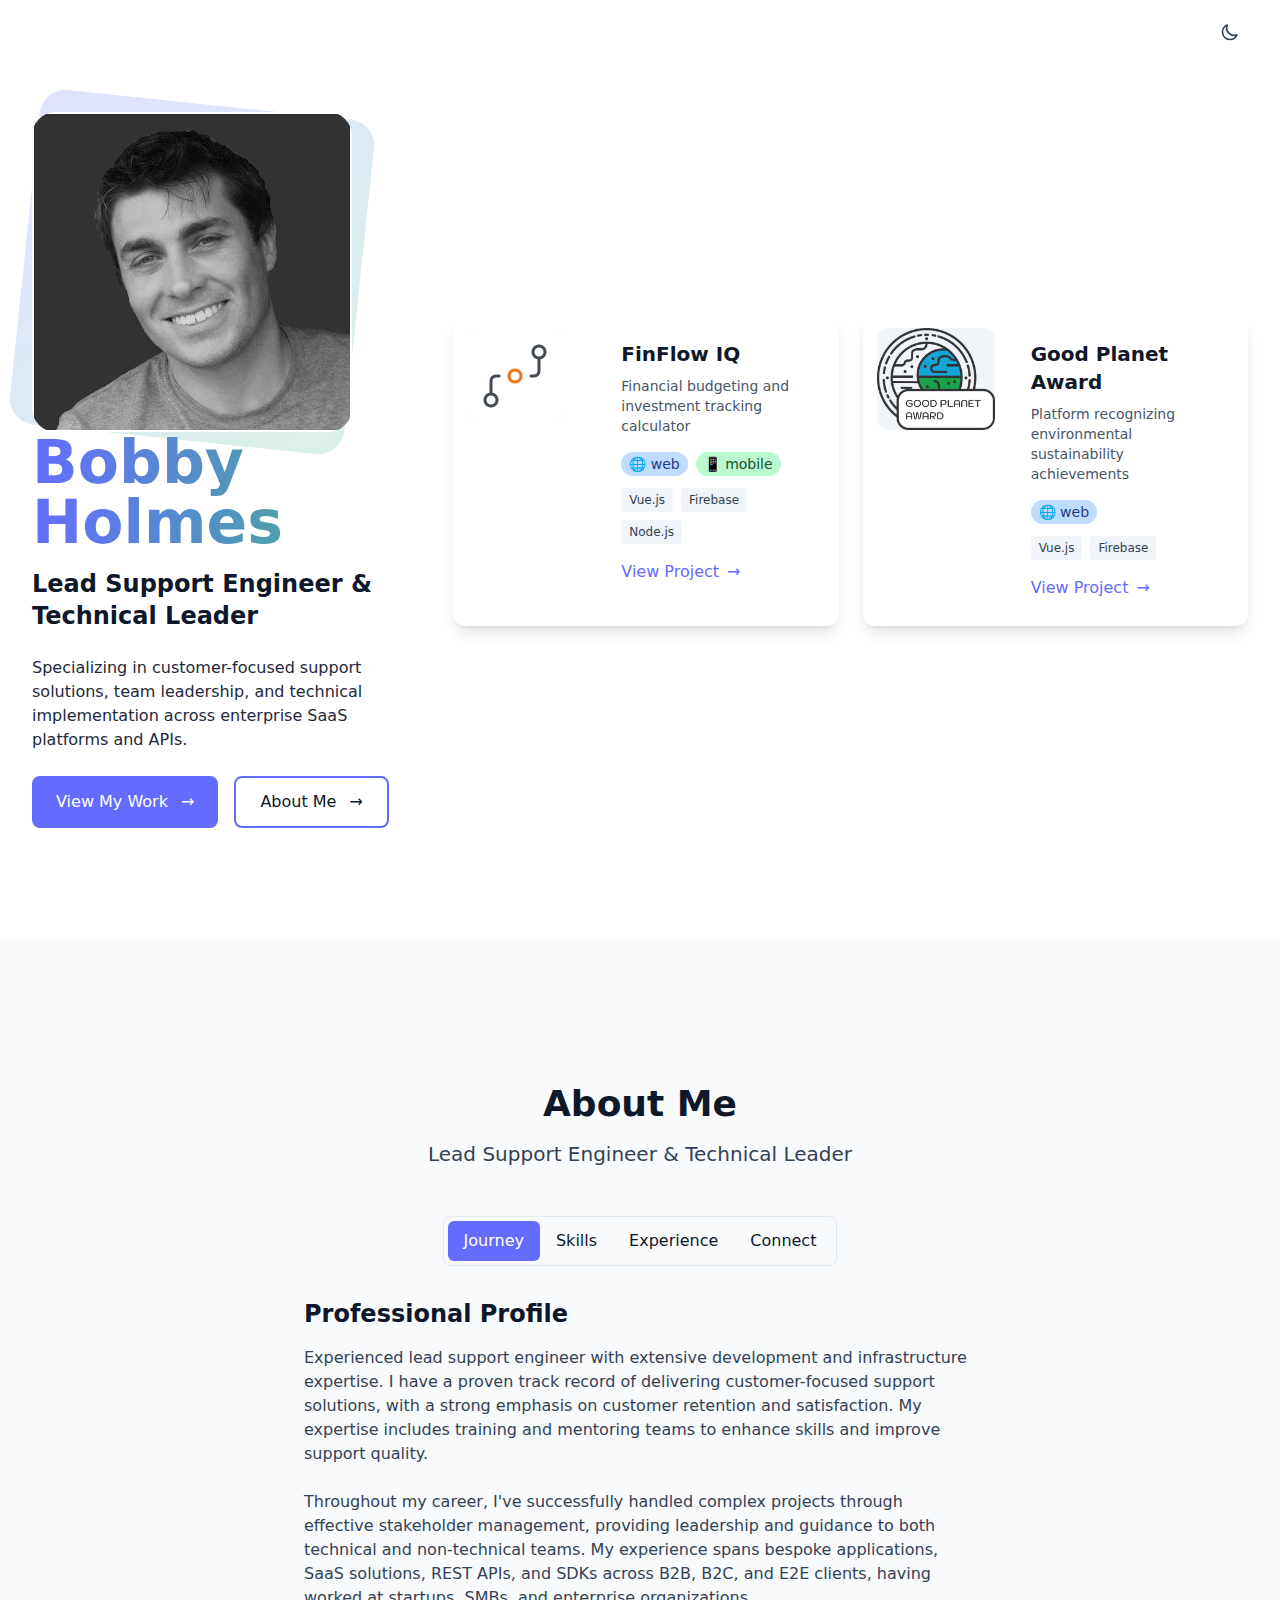
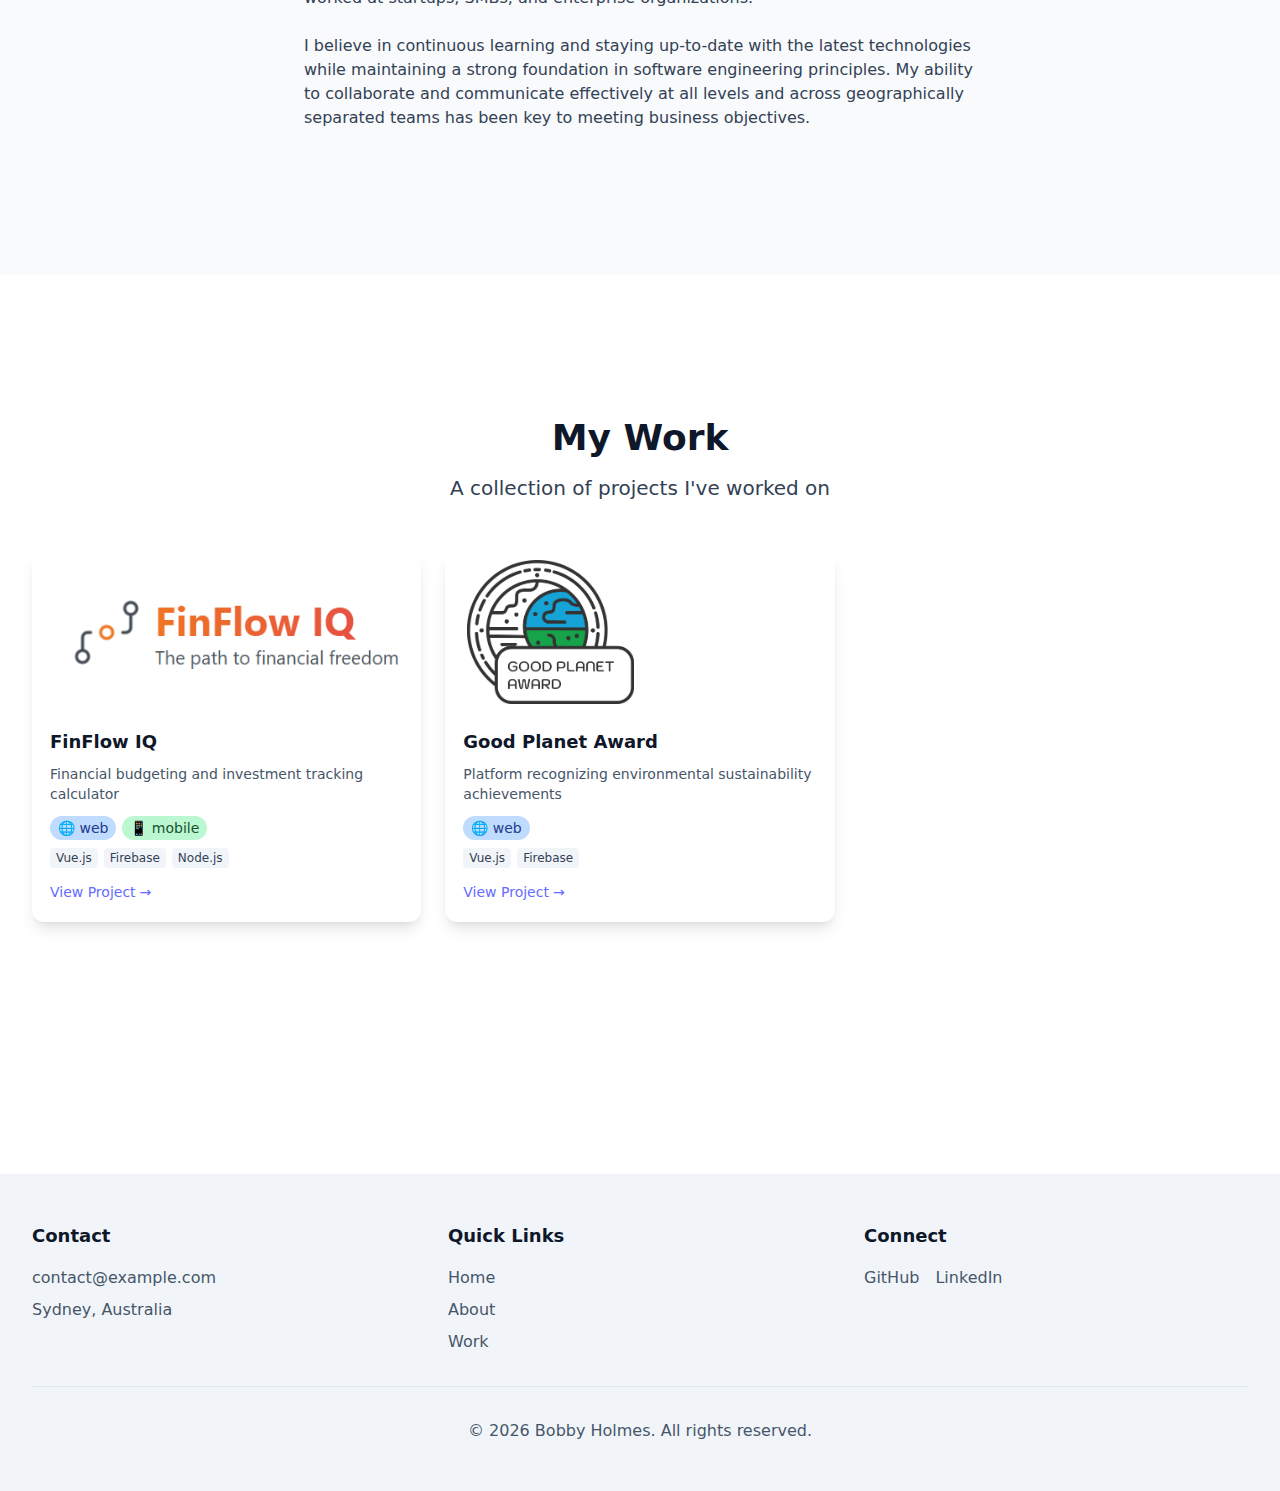
==== commit 3f798fe7: "cleaned up site" ====
--- a/index.html
+++ b/index.html
@@ -4,9 +4,9 @@
 <head>
   <meta charset="UTF-8" />
   <link rel="icon"
-    href="data:image/svg+xml,<svg xmlns='http://www.w3.org/2000/svg' viewBox='0 0 100 100'><text y='.9em' font-size='90'>⛰️</text></svg>" />
+    href="data:image/svg+xml,<svg xmlns='http://www.w3.org/2000/svg' viewBox='0 0 100 100'><text y='.9em' font-size='90'>⚡</text></svg>" />
   <meta name="viewport" content="width=device-width, initial-scale=1.0" />
-  <title>Bobby Holmes - Lead Technical Support</title>
+  <title>Bobby Holmes - Software Engineer</title>
   <script>
     // Initialize theme
     if (localStorage.theme === 'dark' || (!localStorage.theme && window.matchMedia('(prefers-color-scheme: dark)').matches)) {
@@ -15,12 +15,12 @@
       document.documentElement.classList.remove('dark')
     }
   </script>
-  <script type="module" crossorigin src="/assets/index-D3QgFevC.js"></script>
-  <link rel="stylesheet" crossorigin href="/assets/index-BU2xFp2M.css">
+  <script type="module" crossorigin src="/assets/index-DHEr66Z6.js"></script>
+  <link rel="stylesheet" crossorigin href="/assets/index-K5_QXsbB.css">
 </head>
 
 <body>
   <div id="app"></div>
 </body>
 
-</html>
+</html>--- a/assets/index-K5_QXsbB.css
+++ b/assets/index-K5_QXsbB.css
@@ -0,0 +1 @@
+section[data-v-a845f024]{scroll-margin-top:4rem}*,:before,:after{--tw-border-spacing-x: 0;--tw-border-spacing-y: 0;--tw-translate-x: 0;--tw-translate-y: 0;--tw-rotate: 0;--tw-skew-x: 0;--tw-skew-y: 0;--tw-scale-x: 1;--tw-scale-y: 1;--tw-pan-x: ;--tw-pan-y: ;--tw-pinch-zoom: ;--tw-scroll-snap-strictness: proximity;--tw-gradient-from-position: ;--tw-gradient-via-position: ;--tw-gradient-to-position: ;--tw-ordinal: ;--tw-slashed-zero: ;--tw-numeric-figure: ;--tw-numeric-spacing: ;--tw-numeric-fraction: ;--tw-ring-inset: ;--tw-ring-offset-width: 0px;--tw-ring-offset-color: #fff;--tw-ring-color: rgb(59 130 246 / .5);--tw-ring-offset-shadow: 0 0 #0000;--tw-ring-shadow: 0 0 #0000;--tw-shadow: 0 0 #0000;--tw-shadow-colored: 0 0 #0000;--tw-blur: ;--tw-brightness: ;--tw-contrast: ;--tw-grayscale: ;--tw-hue-rotate: ;--tw-invert: ;--tw-saturate: ;--tw-sepia: ;--tw-drop-shadow: ;--tw-backdrop-blur: ;--tw-backdrop-brightness: ;--tw-backdrop-contrast: ;--tw-backdrop-grayscale: ;--tw-backdrop-hue-rotate: ;--tw-backdrop-invert: ;--tw-backdrop-opacity: ;--tw-backdrop-saturate: ;--tw-backdrop-sepia: ;--tw-contain-size: ;--tw-contain-layout: ;--tw-contain-paint: ;--tw-contain-style: }::backdrop{--tw-border-spacing-x: 0;--tw-border-spacing-y: 0;--tw-translate-x: 0;--tw-translate-y: 0;--tw-rotate: 0;--tw-skew-x: 0;--tw-skew-y: 0;--tw-scale-x: 1;--tw-scale-y: 1;--tw-pan-x: ;--tw-pan-y: ;--tw-pinch-zoom: ;--tw-scroll-snap-strictness: proximity;--tw-gradient-from-position: ;--tw-gradient-via-position: ;--tw-gradient-to-position: ;--tw-ordinal: ;--tw-slashed-zero: ;--tw-numeric-figure: ;--tw-numeric-spacing: ;--tw-numeric-fraction: ;--tw-ring-inset: ;--tw-ring-offset-width: 0px;--tw-ring-offset-color: #fff;--tw-ring-color: rgb(59 130 246 / .5);--tw-ring-offset-shadow: 0 0 #0000;--tw-ring-shadow: 0 0 #0000;--tw-shadow: 0 0 #0000;--tw-shadow-colored: 0 0 #0000;--tw-blur: ;--tw-brightness: ;--tw-contrast: ;--tw-grayscale: ;--tw-hue-rotate: ;--tw-invert: ;--tw-saturate: ;--tw-sepia: ;--tw-drop-shadow: ;--tw-backdrop-blur: ;--tw-backdrop-brightness: ;--tw-backdrop-contrast: ;--tw-backdrop-grayscale: ;--tw-backdrop-hue-rotate: ;--tw-backdrop-invert: ;--tw-backdrop-opacity: ;--tw-backdrop-saturate: ;--tw-backdrop-sepia: ;--tw-contain-size: ;--tw-contain-layout: ;--tw-contain-paint: ;--tw-contain-style: }*,:before,:after{box-sizing:border-box;border-width:0;border-style:solid;border-color:#e2e8f0}:before,:after{--tw-content: ""}html,:host{line-height:1.5;-webkit-text-size-adjust:100%;-moz-tab-size:4;-o-tab-size:4;tab-size:4;font-family:Inter,system-ui,sans-serif;font-feature-settings:normal;font-variation-settings:normal;-webkit-tap-highlight-color:transparent}body{margin:0;line-height:inherit}hr{height:0;color:inherit;border-top-width:1px}abbr:where([title]){-webkit-text-decoration:underline dotted;text-decoration:underline dotted}h1,h2,h3,h4,h5,h6{font-size:inherit;font-weight:inherit}a{color:inherit;text-decoration:inherit}b,strong{font-weight:bolder}code,kbd,samp,pre{font-family:JetBrains Mono,monospace;font-feature-settings:normal;font-variation-settings:normal;font-size:1em}small{font-size:80%}sub,sup{font-size:75%;line-height:0;position:relative;vertical-align:baseline}sub{bottom:-.25em}sup{top:-.5em}table{text-indent:0;border-color:inherit;border-collapse:collapse}button,input,optgroup,select,textarea{font-family:inherit;font-feature-settings:inherit;font-variation-settings:inherit;font-size:100%;font-weight:inherit;line-height:inherit;letter-spacing:inherit;color:inherit;margin:0;padding:0}button,select{text-transform:none}button,input:where([type=button]),input:where([type=reset]),input:where([type=submit]){-webkit-appearance:button;background-color:transparent;background-image:none}:-moz-focusring{outline:auto}:-moz-ui-invalid{box-shadow:none}progress{vertical-align:baseline}::-webkit-inner-spin-button,::-webkit-outer-spin-button{height:auto}[type=search]{-webkit-appearance:textfield;outline-offset:-2px}::-webkit-search-decoration{-webkit-appearance:none}::-webkit-file-upload-button{-webkit-appearance:button;font:inherit}summary{display:list-item}blockquote,dl,dd,h1,h2,h3,h4,h5,h6,hr,figure,p,pre{margin:0}fieldset{margin:0;padding:0}legend{padding:0}ol,ul,menu{list-style:none;margin:0;padding:0}dialog{padding:0}textarea{resize:vertical}input::-moz-placeholder,textarea::-moz-placeholder{opacity:1;color:#94a3b8}input::placeholder,textarea::placeholder{opacity:1;color:#94a3b8}button,[role=button]{cursor:pointer}:disabled{cursor:default}img,svg,video,canvas,audio,iframe,embed,object{display:block;vertical-align:middle}img,video{max-width:100%;height:auto}[hidden]:where(:not([hidden=until-found])){display:none}body{--tw-bg-opacity: 1;background-color:rgb(255 255 255 / var(--tw-bg-opacity, 1));--tw-text-opacity: 1;color:rgb(15 23 42 / var(--tw-text-opacity, 1));transition-property:color,background-color,border-color,text-decoration-color,fill,stroke;transition-timing-function:cubic-bezier(.4,0,.2,1);transition-duration:.1s}body:is(.dark *){--tw-bg-opacity: 1;background-color:rgb(15 23 42 / var(--tw-bg-opacity, 1));--tw-text-opacity: 1;color:rgb(255 255 255 / var(--tw-text-opacity, 1))}.fixed{position:fixed}.relative{position:relative}.top-0{top:0}.z-50{z-index:50}.m-3{margin:.75rem}.mx-auto{margin-left:auto;margin-right:auto}.mb-12{margin-bottom:3rem}.mb-2{margin-bottom:.5rem}.mb-3{margin-bottom:.75rem}.mb-4{margin-bottom:1rem}.mb-6{margin-bottom:1.5rem}.mb-8{margin-bottom:2rem}.ml-1{margin-left:.25rem}.ml-2{margin-left:.5rem}.mr-2{margin-right:.5rem}.mt-16{margin-top:4rem}.mt-8{margin-top:2rem}.line-clamp-2{overflow:hidden;display:-webkit-box;-webkit-box-orient:vertical;-webkit-line-clamp:2}.inline-block{display:inline-block}.flex{display:flex}.inline-flex{display:inline-flex}.grid{display:grid}.h-16{height:4rem}.h-40{height:10rem}.h-5{height:1.25rem}.h-full{height:100%}.min-h-\[200px\]{min-height:200px}.min-h-screen{min-height:100vh}.w-1\/3{width:33.333333%}.w-2\/3{width:66.666667%}.w-5{width:1.25rem}.w-full{width:100%}.max-w-2xl{max-width:42rem}.max-w-3xl{max-width:48rem}.max-w-4xl{max-width:56rem}.max-w-7xl{max-width:80rem}.transform{transform:translate(var(--tw-translate-x),var(--tw-translate-y)) rotate(var(--tw-rotate)) skew(var(--tw-skew-x)) skewY(var(--tw-skew-y)) scaleX(var(--tw-scale-x)) scaleY(var(--tw-scale-y))}.grid-cols-1{grid-template-columns:repeat(1,minmax(0,1fr))}.flex-wrap{flex-wrap:wrap}.items-center{align-items:center}.justify-center{justify-content:center}.justify-between{justify-content:space-between}.gap-1\.5{gap:.375rem}.gap-12{gap:3rem}.gap-2{gap:.5rem}.gap-3{gap:.75rem}.gap-4{gap:1rem}.gap-6{gap:1.5rem}.gap-8{gap:2rem}.space-x-4>:not([hidden])~:not([hidden]){--tw-space-x-reverse: 0;margin-right:calc(1rem * var(--tw-space-x-reverse));margin-left:calc(1rem * calc(1 - var(--tw-space-x-reverse)))}.space-y-2>:not([hidden])~:not([hidden]){--tw-space-y-reverse: 0;margin-top:calc(.5rem * calc(1 - var(--tw-space-y-reverse)));margin-bottom:calc(.5rem * var(--tw-space-y-reverse))}.space-y-4>:not([hidden])~:not([hidden]){--tw-space-y-reverse: 0;margin-top:calc(1rem * calc(1 - var(--tw-space-y-reverse)));margin-bottom:calc(1rem * var(--tw-space-y-reverse))}.space-y-6>:not([hidden])~:not([hidden]){--tw-space-y-reverse: 0;margin-top:calc(1.5rem * calc(1 - var(--tw-space-y-reverse)));margin-bottom:calc(1.5rem * var(--tw-space-y-reverse))}.space-y-8>:not([hidden])~:not([hidden]){--tw-space-y-reverse: 0;margin-top:calc(2rem * calc(1 - var(--tw-space-y-reverse)));margin-bottom:calc(2rem * var(--tw-space-y-reverse))}.overflow-hidden{overflow:hidden}.rounded{border-radius:.25rem}.rounded-full{border-radius:9999px}.rounded-lg{border-radius:.5rem}.rounded-md{border-radius:.375rem}.rounded-xl{border-radius:.75rem}.border{border-width:1px}.border-2{border-width:2px}.border-l-4{border-left-width:4px}.border-t{border-top-width:1px}.border-gray-200{--tw-border-opacity: 1;border-color:rgb(226 232 240 / var(--tw-border-opacity, 1))}.border-secondary{--tw-border-opacity: 1;border-color:rgb(100 108 255 / var(--tw-border-opacity, 1))}.border-transparent{border-color:transparent}.bg-gray-100{--tw-bg-opacity: 1;background-color:rgb(241 245 249 / var(--tw-bg-opacity, 1))}.bg-gray-200{--tw-bg-opacity: 1;background-color:rgb(226 232 240 / var(--tw-bg-opacity, 1))}.bg-gray-50{--tw-bg-opacity: 1;background-color:rgb(248 250 252 / var(--tw-bg-opacity, 1))}.bg-secondary{--tw-bg-opacity: 1;background-color:rgb(100 108 255 / var(--tw-bg-opacity, 1))}.bg-white{--tw-bg-opacity: 1;background-color:rgb(255 255 255 / var(--tw-bg-opacity, 1))}.bg-white\/80{background-color:#fffc}.bg-gradient-to-r{background-image:linear-gradient(to right,var(--tw-gradient-stops))}.from-secondary{--tw-gradient-from: #646cff var(--tw-gradient-from-position);--tw-gradient-to: rgb(100 108 255 / 0) var(--tw-gradient-to-position);--tw-gradient-stops: var(--tw-gradient-from), var(--tw-gradient-to)}.to-accent{--tw-gradient-to: #42b883 var(--tw-gradient-to-position)}.bg-clip-text{-webkit-background-clip:text;background-clip:text}.object-contain{-o-object-fit:contain;object-fit:contain}.object-cover{-o-object-fit:cover;object-fit:cover}.object-left{-o-object-position:left;object-position:left}.p-1{padding:.25rem}.p-2{padding:.5rem}.p-4{padding:1rem}.p-6{padding:1.5rem}.px-1\.5{padding-left:.375rem;padding-right:.375rem}.px-2{padding-left:.5rem;padding-right:.5rem}.px-4{padding-left:1rem;padding-right:1rem}.px-6{padding-left:1.5rem;padding-right:1.5rem}.py-0\.5{padding-top:.125rem;padding-bottom:.125rem}.py-1{padding-top:.25rem;padding-bottom:.25rem}.py-12{padding-top:3rem;padding-bottom:3rem}.py-2{padding-top:.5rem;padding-bottom:.5rem}.py-20{padding-top:5rem;padding-bottom:5rem}.py-3{padding-top:.75rem;padding-bottom:.75rem}.pb-16{padding-bottom:4rem}.pb-2{padding-bottom:.5rem}.pl-4{padding-left:1rem}.pl-5{padding-left:1.25rem}.pt-2{padding-top:.5rem}.pt-24{padding-top:6rem}.pt-8{padding-top:2rem}.text-center{text-align:center}.text-2xl{font-size:1.5rem;line-height:2rem}.text-4xl{font-size:2.25rem;line-height:2.5rem}.text-5xl{font-size:3rem;line-height:1}.text-lg{font-size:1.125rem;line-height:1.75rem}.text-sm{font-size:.875rem;line-height:1.25rem}.text-xl{font-size:1.25rem;line-height:1.75rem}.text-xs{font-size:.75rem;line-height:1rem}.font-bold{font-weight:700}.font-semibold{font-weight:600}.text-gray-400{--tw-text-opacity: 1;color:rgb(148 163 184 / var(--tw-text-opacity, 1))}.text-gray-600{--tw-text-opacity: 1;color:rgb(71 85 105 / var(--tw-text-opacity, 1))}.text-gray-700{--tw-text-opacity: 1;color:rgb(51 65 85 / var(--tw-text-opacity, 1))}.text-gray-800{--tw-text-opacity: 1;color:rgb(30 41 59 / var(--tw-text-opacity, 1))}.text-gray-900{--tw-text-opacity: 1;color:rgb(15 23 42 / var(--tw-text-opacity, 1))}.text-secondary{--tw-text-opacity: 1;color:rgb(100 108 255 / var(--tw-text-opacity, 1))}.text-transparent{color:transparent}.text-white{--tw-text-opacity: 1;color:rgb(255 255 255 / var(--tw-text-opacity, 1))}.text-yellow-500{--tw-text-opacity: 1;color:rgb(234 179 8 / var(--tw-text-opacity, 1))}.shadow-lg{--tw-shadow: 0 10px 15px -3px rgb(0 0 0 / .1), 0 4px 6px -4px rgb(0 0 0 / .1);--tw-shadow-colored: 0 10px 15px -3px var(--tw-shadow-color), 0 4px 6px -4px var(--tw-shadow-color);box-shadow:var(--tw-ring-offset-shadow, 0 0 #0000),var(--tw-ring-shadow, 0 0 #0000),var(--tw-shadow)}.ring-2{--tw-ring-offset-shadow: var(--tw-ring-inset) 0 0 0 var(--tw-ring-offset-width) var(--tw-ring-offset-color);--tw-ring-shadow: var(--tw-ring-inset) 0 0 0 calc(2px + var(--tw-ring-offset-width)) var(--tw-ring-color);box-shadow:var(--tw-ring-offset-shadow),var(--tw-ring-shadow),var(--tw-shadow, 0 0 #0000)}.ring-secondary{--tw-ring-opacity: 1;--tw-ring-color: rgb(100 108 255 / var(--tw-ring-opacity, 1))}.backdrop-blur-sm{--tw-backdrop-blur: blur(4px);-webkit-backdrop-filter:var(--tw-backdrop-blur) var(--tw-backdrop-brightness) var(--tw-backdrop-contrast) var(--tw-backdrop-grayscale) var(--tw-backdrop-hue-rotate) var(--tw-backdrop-invert) var(--tw-backdrop-opacity) var(--tw-backdrop-saturate) var(--tw-backdrop-sepia);backdrop-filter:var(--tw-backdrop-blur) var(--tw-backdrop-brightness) var(--tw-backdrop-contrast) var(--tw-backdrop-grayscale) var(--tw-backdrop-hue-rotate) var(--tw-backdrop-invert) var(--tw-backdrop-opacity) var(--tw-backdrop-saturate) var(--tw-backdrop-sepia)}.transition{transition-property:color,background-color,border-color,text-decoration-color,fill,stroke,opacity,box-shadow,transform,filter,-webkit-backdrop-filter;transition-property:color,background-color,border-color,text-decoration-color,fill,stroke,opacity,box-shadow,transform,filter,backdrop-filter;transition-property:color,background-color,border-color,text-decoration-color,fill,stroke,opacity,box-shadow,transform,filter,backdrop-filter,-webkit-backdrop-filter;transition-timing-function:cubic-bezier(.4,0,.2,1);transition-duration:.15s}.transition-all{transition-property:all;transition-timing-function:cubic-bezier(.4,0,.2,1);transition-duration:.15s}.transition-colors{transition-property:color,background-color,border-color,text-decoration-color,fill,stroke;transition-timing-function:cubic-bezier(.4,0,.2,1);transition-duration:.15s}.transition-transform{transition-property:transform;transition-timing-function:cubic-bezier(.4,0,.2,1);transition-duration:.15s}.duration-1000{transition-duration:1s}.duration-300{transition-duration:.3s}:root{color-scheme:light dark}.dark{color-scheme:dark}*{transition-property:color,background-color,border-color,text-decoration-color,fill,stroke;transition-timing-function:cubic-bezier(.4,0,.2,1);transition-duration:.1s}::-webkit-scrollbar{width:8px}::-webkit-scrollbar-track{--tw-bg-opacity: 1;background-color:rgb(241 245 249 / var(--tw-bg-opacity, 1))}:is(.dark *)::-webkit-scrollbar-track{--tw-bg-opacity: 1;background-color:rgb(30 41 59 / var(--tw-bg-opacity, 1))}::-webkit-scrollbar-thumb{border-radius:9999px;--tw-bg-opacity: 1;background-color:rgb(148 163 184 / var(--tw-bg-opacity, 1))}:is(.dark *)::-webkit-scrollbar-thumb{--tw-bg-opacity: 1;background-color:rgb(71 85 105 / var(--tw-bg-opacity, 1))}::-webkit-scrollbar-thumb:hover{--tw-bg-opacity: 1;background-color:rgb(100 116 139 / var(--tw-bg-opacity, 1))}:is(.dark *)::-webkit-scrollbar-thumb:hover{--tw-bg-opacity: 1;background-color:rgb(100 116 139 / var(--tw-bg-opacity, 1))}section{min-height:100vh;width:100%;padding-top:4rem;padding-bottom:4rem}.platform-pill{display:flex;align-items:center;border-radius:9999px;padding:.125rem .5rem;font-size:.875rem;line-height:1.25rem;font-weight:500}.platform-pill.web{--tw-bg-opacity: 1;background-color:rgb(191 219 254 / var(--tw-bg-opacity, 1));--tw-text-opacity: 1;color:rgb(30 58 138 / var(--tw-text-opacity, 1))}.platform-pill.web:is(.dark *){--tw-bg-opacity: 1;background-color:rgb(30 64 175 / var(--tw-bg-opacity, 1));--tw-text-opacity: 1;color:rgb(219 234 254 / var(--tw-text-opacity, 1))}.platform-pill.mobile{--tw-bg-opacity: 1;background-color:rgb(187 247 208 / var(--tw-bg-opacity, 1));--tw-text-opacity: 1;color:rgb(20 83 45 / var(--tw-text-opacity, 1))}.platform-pill.mobile:is(.dark *){--tw-bg-opacity: 1;background-color:rgb(22 101 52 / var(--tw-bg-opacity, 1));--tw-text-opacity: 1;color:rgb(220 252 231 / var(--tw-text-opacity, 1))}.platform-pill.desktop{--tw-bg-opacity: 1;background-color:rgb(233 213 255 / var(--tw-bg-opacity, 1));--tw-text-opacity: 1;color:rgb(88 28 135 / var(--tw-text-opacity, 1))}.platform-pill.desktop:is(.dark *){--tw-bg-opacity: 1;background-color:rgb(107 33 168 / var(--tw-bg-opacity, 1));--tw-text-opacity: 1;color:rgb(243 232 255 / var(--tw-text-opacity, 1))}.project-card{border-radius:.75rem;border-width:2px;border-color:transparent;--tw-bg-opacity: 1;background-color:rgb(255 255 255 / var(--tw-bg-opacity, 1));--tw-shadow: 0 10px 15px -3px rgb(0 0 0 / .1), 0 4px 6px -4px rgb(0 0 0 / .1);--tw-shadow-colored: 0 10px 15px -3px var(--tw-shadow-color), 0 4px 6px -4px var(--tw-shadow-color);box-shadow:var(--tw-ring-offset-shadow, 0 0 #0000),var(--tw-ring-shadow, 0 0 #0000),var(--tw-shadow);transition-property:all;transition-timing-function:cubic-bezier(.4,0,.2,1);transition-duration:.1s}.project-card:hover{--tw-border-opacity: 1;border-color:rgb(100 108 255 / var(--tw-border-opacity, 1));--tw-shadow: 0 25px 50px -12px rgb(0 0 0 / .25);--tw-shadow-colored: 0 25px 50px -12px var(--tw-shadow-color);box-shadow:var(--tw-ring-offset-shadow, 0 0 #0000),var(--tw-ring-shadow, 0 0 #0000),var(--tw-shadow)}.project-card:is(.dark *){--tw-bg-opacity: 1;background-color:rgb(30 41 59 / var(--tw-bg-opacity, 1))}.profile-container{position:relative}.profile-image{position:relative;margin-left:auto;margin-right:auto;margin-bottom:2rem;height:20rem;width:20rem}@media (min-width: 1024px){.profile-image{margin-left:0;margin-right:0;margin-bottom:0}}.profile-image-bg{position:absolute;top:0;right:0;bottom:0;left:0;--tw-rotate: 6deg;--tw-scale-x: 1.05;--tw-scale-y: 1.05;transform:translate(var(--tw-translate-x),var(--tw-translate-y)) rotate(var(--tw-rotate)) skew(var(--tw-skew-x)) skewY(var(--tw-skew-y)) scaleX(var(--tw-scale-x)) scaleY(var(--tw-scale-y));border-radius:1.5rem;background-image:linear-gradient(to bottom right,var(--tw-gradient-stops));--tw-gradient-from: #646cff var(--tw-gradient-from-position);--tw-gradient-to: rgb(100 108 255 / 0) var(--tw-gradient-to-position);--tw-gradient-stops: var(--tw-gradient-from), var(--tw-gradient-to);--tw-gradient-to: #42b883 var(--tw-gradient-to-position);opacity:.2}.profile-image-frame{position:absolute;top:0;right:0;bottom:0;left:0;overflow:hidden;border-radius:1.5rem;--tw-bg-opacity: 1;background-color:rgb(255 255 255 / var(--tw-bg-opacity, 1))}.profile-image-frame:is(.dark *){--tw-bg-opacity: 1;background-color:rgb(30 41 59 / var(--tw-bg-opacity, 1))}.text-content{--tw-text-opacity: 1;color:rgb(15 23 42 / var(--tw-text-opacity, 1))}.text-content:is(.dark *){--tw-text-opacity: 1;color:rgb(241 245 249 / var(--tw-text-opacity, 1))}.text-content-secondary{--tw-text-opacity: 1;color:rgb(51 65 85 / var(--tw-text-opacity, 1))}.text-content-secondary:is(.dark *){--tw-text-opacity: 1;color:rgb(203 213 225 / var(--tw-text-opacity, 1))}.fade-enter-active,.fade-leave-active{transition:opacity .2s ease}.fade-enter-from,.fade-leave-to{opacity:0}.hover\:scale-105:hover{--tw-scale-x: 1.05;--tw-scale-y: 1.05;transform:translate(var(--tw-translate-x),var(--tw-translate-y)) rotate(var(--tw-rotate)) skew(var(--tw-skew-x)) skewY(var(--tw-skew-y)) scaleX(var(--tw-scale-x)) scaleY(var(--tw-scale-y))}.hover\:border-secondary:hover{--tw-border-opacity: 1;border-color:rgb(100 108 255 / var(--tw-border-opacity, 1))}.hover\:bg-gray-100:hover{--tw-bg-opacity: 1;background-color:rgb(241 245 249 / var(--tw-bg-opacity, 1))}.hover\:bg-secondary:hover{--tw-bg-opacity: 1;background-color:rgb(100 108 255 / var(--tw-bg-opacity, 1))}.hover\:bg-secondary\/90:hover{background-color:#646cffe6}.hover\:text-secondary:hover{--tw-text-opacity: 1;color:rgb(100 108 255 / var(--tw-text-opacity, 1))}.hover\:text-white:hover{--tw-text-opacity: 1;color:rgb(255 255 255 / var(--tw-text-opacity, 1))}.hover\:text-opacity-80:hover{--tw-text-opacity: .8}.hover\:shadow-2xl:hover{--tw-shadow: 0 25px 50px -12px rgb(0 0 0 / .25);--tw-shadow-colored: 0 25px 50px -12px var(--tw-shadow-color);box-shadow:var(--tw-ring-offset-shadow, 0 0 #0000),var(--tw-ring-shadow, 0 0 #0000),var(--tw-shadow)}.group:hover .group-hover\:translate-x-1{--tw-translate-x: .25rem;transform:translate(var(--tw-translate-x),var(--tw-translate-y)) rotate(var(--tw-rotate)) skew(var(--tw-skew-x)) skewY(var(--tw-skew-y)) scaleX(var(--tw-scale-x)) scaleY(var(--tw-scale-y))}.dark\:border-gray-700:is(.dark *){--tw-border-opacity: 1;border-color:rgb(51 65 85 / var(--tw-border-opacity, 1))}.dark\:bg-gray-700:is(.dark *){--tw-bg-opacity: 1;background-color:rgb(51 65 85 / var(--tw-bg-opacity, 1))}.dark\:bg-gray-800:is(.dark *){--tw-bg-opacity: 1;background-color:rgb(30 41 59 / var(--tw-bg-opacity, 1))}.dark\:bg-gray-800\/50:is(.dark *){background-color:#1e293b80}.dark\:bg-primary\/80:is(.dark *){background-color:#111827cc}.dark\:bg-white:is(.dark *){--tw-bg-opacity: 1;background-color:rgb(255 255 255 / var(--tw-bg-opacity, 1))}.dark\:text-gray-200:is(.dark *){--tw-text-opacity: 1;color:rgb(226 232 240 / var(--tw-text-opacity, 1))}.dark\:text-gray-300:is(.dark *){--tw-text-opacity: 1;color:rgb(203 213 225 / var(--tw-text-opacity, 1))}.dark\:text-gray-400:is(.dark *){--tw-text-opacity: 1;color:rgb(148 163 184 / var(--tw-text-opacity, 1))}.dark\:text-white:is(.dark *){--tw-text-opacity: 1;color:rgb(255 255 255 / var(--tw-text-opacity, 1))}.dark\:hover\:bg-gray-800:hover:is(.dark *){--tw-bg-opacity: 1;background-color:rgb(30 41 59 / var(--tw-bg-opacity, 1))}@media (min-width: 640px){.sm\:px-6{padding-left:1.5rem;padding-right:1.5rem}}@media (min-width: 768px){.md\:grid-cols-2{grid-template-columns:repeat(2,minmax(0,1fr))}.md\:grid-cols-3{grid-template-columns:repeat(3,minmax(0,1fr))}}@media (min-width: 1024px){.lg\:col-span-4{grid-column:span 4 / span 4}.lg\:col-span-8{grid-column:span 8 / span 8}.lg\:grid-cols-12{grid-template-columns:repeat(12,minmax(0,1fr))}.lg\:grid-cols-3{grid-template-columns:repeat(3,minmax(0,1fr))}.lg\:px-8{padding-left:2rem;padding-right:2rem}.lg\:text-2xl{font-size:1.5rem;line-height:2rem}.lg\:text-6xl{font-size:3.75rem;line-height:1}}@media (min-width: 1280px){.xl\:grid-cols-2{grid-template-columns:repeat(2,minmax(0,1fr))}}
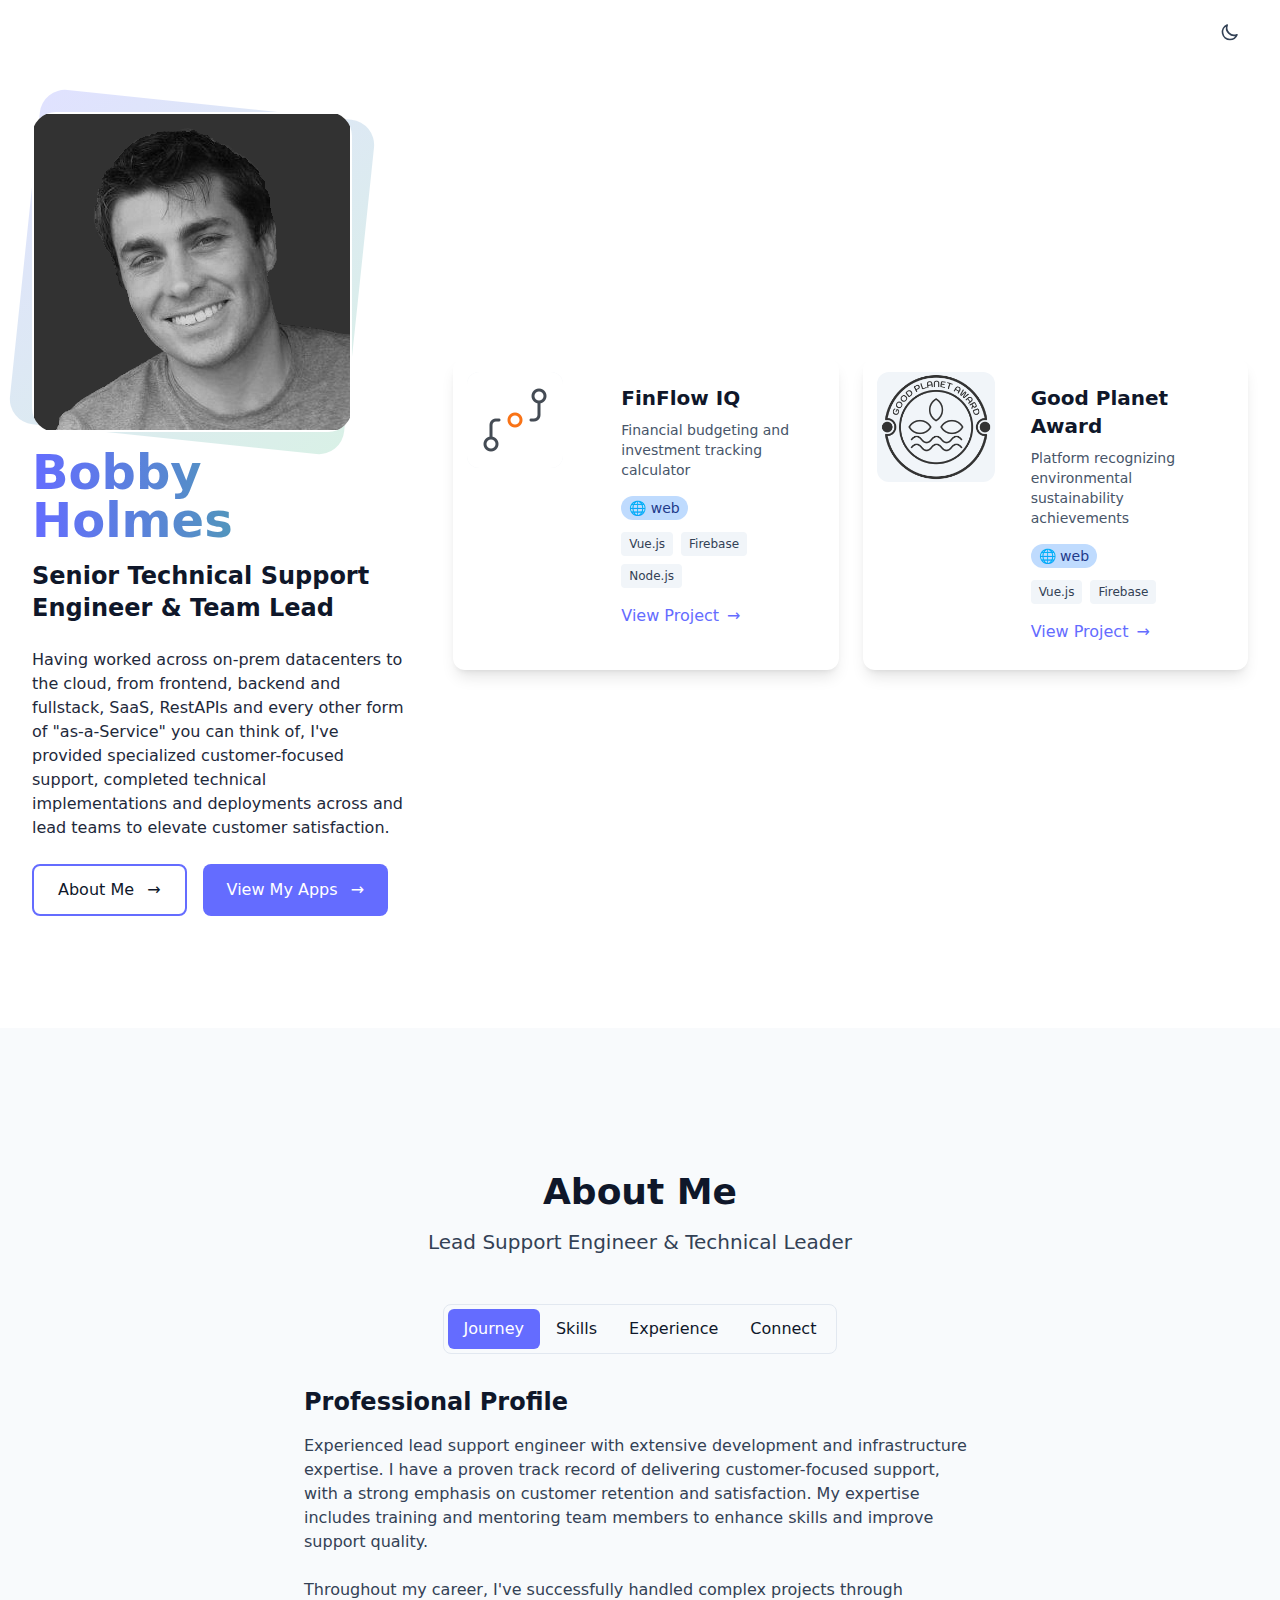
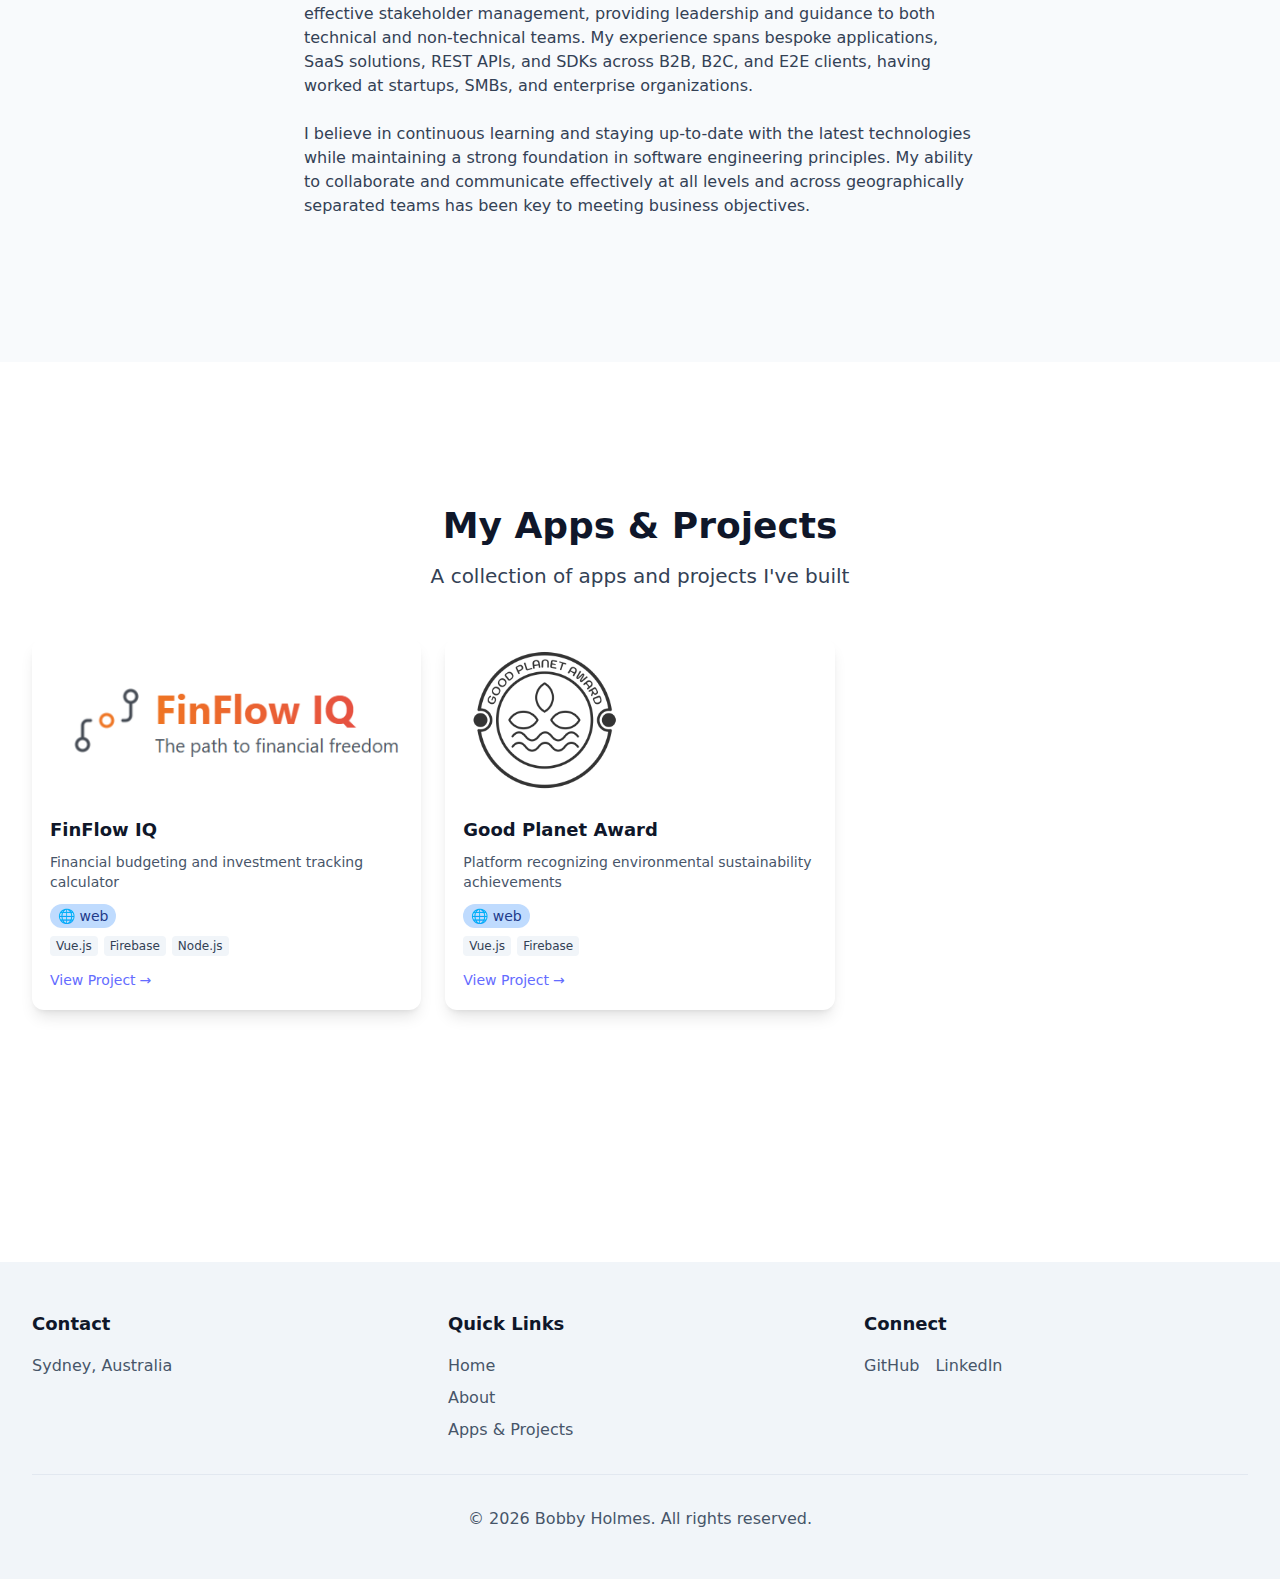
==== commit def63cb6: "house keeping on site" ====
--- a/index.html
+++ b/index.html
@@ -15,8 +15,8 @@
       document.documentElement.classList.remove('dark')
     }
   </script>
-  <script type="module" crossorigin src="/assets/index-DHEr66Z6.js"></script>
-  <link rel="stylesheet" crossorigin href="/assets/index-K5_QXsbB.css">
+  <script type="module" crossorigin src="/assets/index-CbZqVthW.js"></script>
+  <link rel="stylesheet" crossorigin href="/assets/index-DCol7R3K.css">
 </head>
 
 <body>
--- a/assets/index-DCol7R3K.css
+++ b/assets/index-DCol7R3K.css
@@ -0,0 +1 @@
+section[data-v-a845f024]{scroll-margin-top:4rem}*,:before,:after{--tw-border-spacing-x: 0;--tw-border-spacing-y: 0;--tw-translate-x: 0;--tw-translate-y: 0;--tw-rotate: 0;--tw-skew-x: 0;--tw-skew-y: 0;--tw-scale-x: 1;--tw-scale-y: 1;--tw-pan-x: ;--tw-pan-y: ;--tw-pinch-zoom: ;--tw-scroll-snap-strictness: proximity;--tw-gradient-from-position: ;--tw-gradient-via-position: ;--tw-gradient-to-position: ;--tw-ordinal: ;--tw-slashed-zero: ;--tw-numeric-figure: ;--tw-numeric-spacing: ;--tw-numeric-fraction: ;--tw-ring-inset: ;--tw-ring-offset-width: 0px;--tw-ring-offset-color: #fff;--tw-ring-color: rgb(59 130 246 / .5);--tw-ring-offset-shadow: 0 0 #0000;--tw-ring-shadow: 0 0 #0000;--tw-shadow: 0 0 #0000;--tw-shadow-colored: 0 0 #0000;--tw-blur: ;--tw-brightness: ;--tw-contrast: ;--tw-grayscale: ;--tw-hue-rotate: ;--tw-invert: ;--tw-saturate: ;--tw-sepia: ;--tw-drop-shadow: ;--tw-backdrop-blur: ;--tw-backdrop-brightness: ;--tw-backdrop-contrast: ;--tw-backdrop-grayscale: ;--tw-backdrop-hue-rotate: ;--tw-backdrop-invert: ;--tw-backdrop-opacity: ;--tw-backdrop-saturate: ;--tw-backdrop-sepia: ;--tw-contain-size: ;--tw-contain-layout: ;--tw-contain-paint: ;--tw-contain-style: }::backdrop{--tw-border-spacing-x: 0;--tw-border-spacing-y: 0;--tw-translate-x: 0;--tw-translate-y: 0;--tw-rotate: 0;--tw-skew-x: 0;--tw-skew-y: 0;--tw-scale-x: 1;--tw-scale-y: 1;--tw-pan-x: ;--tw-pan-y: ;--tw-pinch-zoom: ;--tw-scroll-snap-strictness: proximity;--tw-gradient-from-position: ;--tw-gradient-via-position: ;--tw-gradient-to-position: ;--tw-ordinal: ;--tw-slashed-zero: ;--tw-numeric-figure: ;--tw-numeric-spacing: ;--tw-numeric-fraction: ;--tw-ring-inset: ;--tw-ring-offset-width: 0px;--tw-ring-offset-color: #fff;--tw-ring-color: rgb(59 130 246 / .5);--tw-ring-offset-shadow: 0 0 #0000;--tw-ring-shadow: 0 0 #0000;--tw-shadow: 0 0 #0000;--tw-shadow-colored: 0 0 #0000;--tw-blur: ;--tw-brightness: ;--tw-contrast: ;--tw-grayscale: ;--tw-hue-rotate: ;--tw-invert: ;--tw-saturate: ;--tw-sepia: ;--tw-drop-shadow: ;--tw-backdrop-blur: ;--tw-backdrop-brightness: ;--tw-backdrop-contrast: ;--tw-backdrop-grayscale: ;--tw-backdrop-hue-rotate: ;--tw-backdrop-invert: ;--tw-backdrop-opacity: ;--tw-backdrop-saturate: ;--tw-backdrop-sepia: ;--tw-contain-size: ;--tw-contain-layout: ;--tw-contain-paint: ;--tw-contain-style: }*,:before,:after{box-sizing:border-box;border-width:0;border-style:solid;border-color:#e2e8f0}:before,:after{--tw-content: ""}html,:host{line-height:1.5;-webkit-text-size-adjust:100%;-moz-tab-size:4;-o-tab-size:4;tab-size:4;font-family:Inter,system-ui,sans-serif;font-feature-settings:normal;font-variation-settings:normal;-webkit-tap-highlight-color:transparent}body{margin:0;line-height:inherit}hr{height:0;color:inherit;border-top-width:1px}abbr:where([title]){-webkit-text-decoration:underline dotted;text-decoration:underline dotted}h1,h2,h3,h4,h5,h6{font-size:inherit;font-weight:inherit}a{color:inherit;text-decoration:inherit}b,strong{font-weight:bolder}code,kbd,samp,pre{font-family:JetBrains Mono,monospace;font-feature-settings:normal;font-variation-settings:normal;font-size:1em}small{font-size:80%}sub,sup{font-size:75%;line-height:0;position:relative;vertical-align:baseline}sub{bottom:-.25em}sup{top:-.5em}table{text-indent:0;border-color:inherit;border-collapse:collapse}button,input,optgroup,select,textarea{font-family:inherit;font-feature-settings:inherit;font-variation-settings:inherit;font-size:100%;font-weight:inherit;line-height:inherit;letter-spacing:inherit;color:inherit;margin:0;padding:0}button,select{text-transform:none}button,input:where([type=button]),input:where([type=reset]),input:where([type=submit]){-webkit-appearance:button;background-color:transparent;background-image:none}:-moz-focusring{outline:auto}:-moz-ui-invalid{box-shadow:none}progress{vertical-align:baseline}::-webkit-inner-spin-button,::-webkit-outer-spin-button{height:auto}[type=search]{-webkit-appearance:textfield;outline-offset:-2px}::-webkit-search-decoration{-webkit-appearance:none}::-webkit-file-upload-button{-webkit-appearance:button;font:inherit}summary{display:list-item}blockquote,dl,dd,h1,h2,h3,h4,h5,h6,hr,figure,p,pre{margin:0}fieldset{margin:0;padding:0}legend{padding:0}ol,ul,menu{list-style:none;margin:0;padding:0}dialog{padding:0}textarea{resize:vertical}input::-moz-placeholder,textarea::-moz-placeholder{opacity:1;color:#94a3b8}input::placeholder,textarea::placeholder{opacity:1;color:#94a3b8}button,[role=button]{cursor:pointer}:disabled{cursor:default}img,svg,video,canvas,audio,iframe,embed,object{display:block;vertical-align:middle}img,video{max-width:100%;height:auto}[hidden]:where(:not([hidden=until-found])){display:none}body{--tw-bg-opacity: 1;background-color:rgb(255 255 255 / var(--tw-bg-opacity, 1));--tw-text-opacity: 1;color:rgb(15 23 42 / var(--tw-text-opacity, 1));transition-property:color,background-color,border-color,text-decoration-color,fill,stroke;transition-timing-function:cubic-bezier(.4,0,.2,1);transition-duration:.1s}body:is(.dark *){--tw-bg-opacity: 1;background-color:rgb(15 23 42 / var(--tw-bg-opacity, 1));--tw-text-opacity: 1;color:rgb(255 255 255 / var(--tw-text-opacity, 1))}.fixed{position:fixed}.relative{position:relative}.top-0{top:0}.z-50{z-index:50}.m-3{margin:.75rem}.mx-auto{margin-left:auto;margin-right:auto}.mb-12{margin-bottom:3rem}.mb-2{margin-bottom:.5rem}.mb-3{margin-bottom:.75rem}.mb-4{margin-bottom:1rem}.mb-6{margin-bottom:1.5rem}.mb-8{margin-bottom:2rem}.ml-1{margin-left:.25rem}.ml-2{margin-left:.5rem}.mr-2{margin-right:.5rem}.mt-16{margin-top:4rem}.mt-8{margin-top:2rem}.line-clamp-2{overflow:hidden;display:-webkit-box;-webkit-box-orient:vertical;-webkit-line-clamp:2}.inline-block{display:inline-block}.flex{display:flex}.inline-flex{display:inline-flex}.grid{display:grid}.h-16{height:4rem}.h-40{height:10rem}.h-5{height:1.25rem}.h-full{height:100%}.min-h-\[200px\]{min-height:200px}.min-h-screen{min-height:100vh}.w-1\/3{width:33.333333%}.w-2\/3{width:66.666667%}.w-5{width:1.25rem}.w-full{width:100%}.max-w-2xl{max-width:42rem}.max-w-3xl{max-width:48rem}.max-w-4xl{max-width:56rem}.max-w-7xl{max-width:80rem}.transform{transform:translate(var(--tw-translate-x),var(--tw-translate-y)) rotate(var(--tw-rotate)) skew(var(--tw-skew-x)) skewY(var(--tw-skew-y)) scaleX(var(--tw-scale-x)) scaleY(var(--tw-scale-y))}.grid-cols-1{grid-template-columns:repeat(1,minmax(0,1fr))}.flex-wrap{flex-wrap:wrap}.items-center{align-items:center}.justify-center{justify-content:center}.justify-between{justify-content:space-between}.gap-1\.5{gap:.375rem}.gap-12{gap:3rem}.gap-2{gap:.5rem}.gap-3{gap:.75rem}.gap-4{gap:1rem}.gap-6{gap:1.5rem}.gap-8{gap:2rem}.space-x-4>:not([hidden])~:not([hidden]){--tw-space-x-reverse: 0;margin-right:calc(1rem * var(--tw-space-x-reverse));margin-left:calc(1rem * calc(1 - var(--tw-space-x-reverse)))}.space-y-2>:not([hidden])~:not([hidden]){--tw-space-y-reverse: 0;margin-top:calc(.5rem * calc(1 - var(--tw-space-y-reverse)));margin-bottom:calc(.5rem * var(--tw-space-y-reverse))}.space-y-4>:not([hidden])~:not([hidden]){--tw-space-y-reverse: 0;margin-top:calc(1rem * calc(1 - var(--tw-space-y-reverse)));margin-bottom:calc(1rem * var(--tw-space-y-reverse))}.space-y-6>:not([hidden])~:not([hidden]){--tw-space-y-reverse: 0;margin-top:calc(1.5rem * calc(1 - var(--tw-space-y-reverse)));margin-bottom:calc(1.5rem * var(--tw-space-y-reverse))}.space-y-8>:not([hidden])~:not([hidden]){--tw-space-y-reverse: 0;margin-top:calc(2rem * calc(1 - var(--tw-space-y-reverse)));margin-bottom:calc(2rem * var(--tw-space-y-reverse))}.overflow-hidden{overflow:hidden}.rounded{border-radius:.25rem}.rounded-full{border-radius:9999px}.rounded-lg{border-radius:.5rem}.rounded-md{border-radius:.375rem}.rounded-xl{border-radius:.75rem}.border{border-width:1px}.border-2{border-width:2px}.border-l-4{border-left-width:4px}.border-t{border-top-width:1px}.border-gray-200{--tw-border-opacity: 1;border-color:rgb(226 232 240 / var(--tw-border-opacity, 1))}.border-secondary{--tw-border-opacity: 1;border-color:rgb(100 108 255 / var(--tw-border-opacity, 1))}.border-transparent{border-color:transparent}.bg-gray-100{--tw-bg-opacity: 1;background-color:rgb(241 245 249 / var(--tw-bg-opacity, 1))}.bg-gray-200{--tw-bg-opacity: 1;background-color:rgb(226 232 240 / var(--tw-bg-opacity, 1))}.bg-gray-50{--tw-bg-opacity: 1;background-color:rgb(248 250 252 / var(--tw-bg-opacity, 1))}.bg-secondary{--tw-bg-opacity: 1;background-color:rgb(100 108 255 / var(--tw-bg-opacity, 1))}.bg-white{--tw-bg-opacity: 1;background-color:rgb(255 255 255 / var(--tw-bg-opacity, 1))}.bg-white\/80{background-color:#fffc}.bg-gradient-to-r{background-image:linear-gradient(to right,var(--tw-gradient-stops))}.from-secondary{--tw-gradient-from: #646cff var(--tw-gradient-from-position);--tw-gradient-to: rgb(100 108 255 / 0) var(--tw-gradient-to-position);--tw-gradient-stops: var(--tw-gradient-from), var(--tw-gradient-to)}.to-accent{--tw-gradient-to: #42b883 var(--tw-gradient-to-position)}.bg-clip-text{-webkit-background-clip:text;background-clip:text}.object-contain{-o-object-fit:contain;object-fit:contain}.object-cover{-o-object-fit:cover;object-fit:cover}.object-left{-o-object-position:left;object-position:left}.p-1{padding:.25rem}.p-2{padding:.5rem}.p-4{padding:1rem}.p-6{padding:1.5rem}.px-1\.5{padding-left:.375rem;padding-right:.375rem}.px-2{padding-left:.5rem;padding-right:.5rem}.px-4{padding-left:1rem;padding-right:1rem}.px-6{padding-left:1.5rem;padding-right:1.5rem}.py-0\.5{padding-top:.125rem;padding-bottom:.125rem}.py-1{padding-top:.25rem;padding-bottom:.25rem}.py-12{padding-top:3rem;padding-bottom:3rem}.py-2{padding-top:.5rem;padding-bottom:.5rem}.py-20{padding-top:5rem;padding-bottom:5rem}.py-3{padding-top:.75rem;padding-bottom:.75rem}.pb-16{padding-bottom:4rem}.pb-2{padding-bottom:.5rem}.pl-4{padding-left:1rem}.pl-5{padding-left:1.25rem}.pt-2{padding-top:.5rem}.pt-24{padding-top:6rem}.pt-4{padding-top:1rem}.pt-8{padding-top:2rem}.text-center{text-align:center}.text-2xl{font-size:1.5rem;line-height:2rem}.text-4xl{font-size:2.25rem;line-height:2.5rem}.text-lg{font-size:1.125rem;line-height:1.75rem}.text-sm{font-size:.875rem;line-height:1.25rem}.text-xl{font-size:1.25rem;line-height:1.75rem}.text-xs{font-size:.75rem;line-height:1rem}.font-bold{font-weight:700}.font-semibold{font-weight:600}.text-gray-400{--tw-text-opacity: 1;color:rgb(148 163 184 / var(--tw-text-opacity, 1))}.text-gray-600{--tw-text-opacity: 1;color:rgb(71 85 105 / var(--tw-text-opacity, 1))}.text-gray-700{--tw-text-opacity: 1;color:rgb(51 65 85 / var(--tw-text-opacity, 1))}.text-gray-800{--tw-text-opacity: 1;color:rgb(30 41 59 / var(--tw-text-opacity, 1))}.text-gray-900{--tw-text-opacity: 1;color:rgb(15 23 42 / var(--tw-text-opacity, 1))}.text-secondary{--tw-text-opacity: 1;color:rgb(100 108 255 / var(--tw-text-opacity, 1))}.text-transparent{color:transparent}.text-white{--tw-text-opacity: 1;color:rgb(255 255 255 / var(--tw-text-opacity, 1))}.text-yellow-500{--tw-text-opacity: 1;color:rgb(234 179 8 / var(--tw-text-opacity, 1))}.shadow-lg{--tw-shadow: 0 10px 15px -3px rgb(0 0 0 / .1), 0 4px 6px -4px rgb(0 0 0 / .1);--tw-shadow-colored: 0 10px 15px -3px var(--tw-shadow-color), 0 4px 6px -4px var(--tw-shadow-color);box-shadow:var(--tw-ring-offset-shadow, 0 0 #0000),var(--tw-ring-shadow, 0 0 #0000),var(--tw-shadow)}.ring-2{--tw-ring-offset-shadow: var(--tw-ring-inset) 0 0 0 var(--tw-ring-offset-width) var(--tw-ring-offset-color);--tw-ring-shadow: var(--tw-ring-inset) 0 0 0 calc(2px + var(--tw-ring-offset-width)) var(--tw-ring-color);box-shadow:var(--tw-ring-offset-shadow),var(--tw-ring-shadow),var(--tw-shadow, 0 0 #0000)}.ring-secondary{--tw-ring-opacity: 1;--tw-ring-color: rgb(100 108 255 / var(--tw-ring-opacity, 1))}.backdrop-blur-sm{--tw-backdrop-blur: blur(4px);-webkit-backdrop-filter:var(--tw-backdrop-blur) var(--tw-backdrop-brightness) var(--tw-backdrop-contrast) var(--tw-backdrop-grayscale) var(--tw-backdrop-hue-rotate) var(--tw-backdrop-invert) var(--tw-backdrop-opacity) var(--tw-backdrop-saturate) var(--tw-backdrop-sepia);backdrop-filter:var(--tw-backdrop-blur) var(--tw-backdrop-brightness) var(--tw-backdrop-contrast) var(--tw-backdrop-grayscale) var(--tw-backdrop-hue-rotate) var(--tw-backdrop-invert) var(--tw-backdrop-opacity) var(--tw-backdrop-saturate) var(--tw-backdrop-sepia)}.transition{transition-property:color,background-color,border-color,text-decoration-color,fill,stroke,opacity,box-shadow,transform,filter,-webkit-backdrop-filter;transition-property:color,background-color,border-color,text-decoration-color,fill,stroke,opacity,box-shadow,transform,filter,backdrop-filter;transition-property:color,background-color,border-color,text-decoration-color,fill,stroke,opacity,box-shadow,transform,filter,backdrop-filter,-webkit-backdrop-filter;transition-timing-function:cubic-bezier(.4,0,.2,1);transition-duration:.15s}.transition-all{transition-property:all;transition-timing-function:cubic-bezier(.4,0,.2,1);transition-duration:.15s}.transition-colors{transition-property:color,background-color,border-color,text-decoration-color,fill,stroke;transition-timing-function:cubic-bezier(.4,0,.2,1);transition-duration:.15s}.transition-transform{transition-property:transform;transition-timing-function:cubic-bezier(.4,0,.2,1);transition-duration:.15s}.duration-1000{transition-duration:1s}.duration-300{transition-duration:.3s}:root{color-scheme:light dark}.dark{color-scheme:dark}*{transition-property:color,background-color,border-color,text-decoration-color,fill,stroke;transition-timing-function:cubic-bezier(.4,0,.2,1);transition-duration:.1s}::-webkit-scrollbar{width:8px}::-webkit-scrollbar-track{--tw-bg-opacity: 1;background-color:rgb(241 245 249 / var(--tw-bg-opacity, 1))}:is(.dark *)::-webkit-scrollbar-track{--tw-bg-opacity: 1;background-color:rgb(30 41 59 / var(--tw-bg-opacity, 1))}::-webkit-scrollbar-thumb{border-radius:9999px;--tw-bg-opacity: 1;background-color:rgb(148 163 184 / var(--tw-bg-opacity, 1))}:is(.dark *)::-webkit-scrollbar-thumb{--tw-bg-opacity: 1;background-color:rgb(71 85 105 / var(--tw-bg-opacity, 1))}::-webkit-scrollbar-thumb:hover{--tw-bg-opacity: 1;background-color:rgb(100 116 139 / var(--tw-bg-opacity, 1))}:is(.dark *)::-webkit-scrollbar-thumb:hover{--tw-bg-opacity: 1;background-color:rgb(100 116 139 / var(--tw-bg-opacity, 1))}section{min-height:100vh;width:100%;padding-top:4rem;padding-bottom:4rem}.platform-pill{display:flex;align-items:center;border-radius:9999px;padding:.125rem .5rem;font-size:.875rem;line-height:1.25rem;font-weight:500}.platform-pill.web{--tw-bg-opacity: 1;background-color:rgb(191 219 254 / var(--tw-bg-opacity, 1));--tw-text-opacity: 1;color:rgb(30 58 138 / var(--tw-text-opacity, 1))}.platform-pill.web:is(.dark *){--tw-bg-opacity: 1;background-color:rgb(30 64 175 / var(--tw-bg-opacity, 1));--tw-text-opacity: 1;color:rgb(219 234 254 / var(--tw-text-opacity, 1))}.platform-pill.mobile{--tw-bg-opacity: 1;background-color:rgb(187 247 208 / var(--tw-bg-opacity, 1));--tw-text-opacity: 1;color:rgb(20 83 45 / var(--tw-text-opacity, 1))}.platform-pill.mobile:is(.dark *){--tw-bg-opacity: 1;background-color:rgb(22 101 52 / var(--tw-bg-opacity, 1));--tw-text-opacity: 1;color:rgb(220 252 231 / var(--tw-text-opacity, 1))}.platform-pill.desktop{--tw-bg-opacity: 1;background-color:rgb(233 213 255 / var(--tw-bg-opacity, 1));--tw-text-opacity: 1;color:rgb(88 28 135 / var(--tw-text-opacity, 1))}.platform-pill.desktop:is(.dark *){--tw-bg-opacity: 1;background-color:rgb(107 33 168 / var(--tw-bg-opacity, 1));--tw-text-opacity: 1;color:rgb(243 232 255 / var(--tw-text-opacity, 1))}.project-card{border-radius:.75rem;border-width:2px;border-color:transparent;--tw-bg-opacity: 1;background-color:rgb(255 255 255 / var(--tw-bg-opacity, 1));--tw-shadow: 0 10px 15px -3px rgb(0 0 0 / .1), 0 4px 6px -4px rgb(0 0 0 / .1);--tw-shadow-colored: 0 10px 15px -3px var(--tw-shadow-color), 0 4px 6px -4px var(--tw-shadow-color);box-shadow:var(--tw-ring-offset-shadow, 0 0 #0000),var(--tw-ring-shadow, 0 0 #0000),var(--tw-shadow);transition-property:all;transition-timing-function:cubic-bezier(.4,0,.2,1);transition-duration:.1s}.project-card:hover{--tw-border-opacity: 1;border-color:rgb(100 108 255 / var(--tw-border-opacity, 1));--tw-shadow: 0 25px 50px -12px rgb(0 0 0 / .25);--tw-shadow-colored: 0 25px 50px -12px var(--tw-shadow-color);box-shadow:var(--tw-ring-offset-shadow, 0 0 #0000),var(--tw-ring-shadow, 0 0 #0000),var(--tw-shadow)}.project-card:is(.dark *){--tw-bg-opacity: 1;background-color:rgb(30 41 59 / var(--tw-bg-opacity, 1))}.profile-container{position:relative}.profile-image{position:relative;margin-left:auto;margin-right:auto;margin-bottom:2rem;height:20rem;width:20rem}@media (min-width: 1024px){.profile-image{margin-left:0;margin-right:0;margin-bottom:0}}.profile-image-bg{position:absolute;top:0;right:0;bottom:0;left:0;--tw-rotate: 6deg;--tw-scale-x: 1.05;--tw-scale-y: 1.05;transform:translate(var(--tw-translate-x),var(--tw-translate-y)) rotate(var(--tw-rotate)) skew(var(--tw-skew-x)) skewY(var(--tw-skew-y)) scaleX(var(--tw-scale-x)) scaleY(var(--tw-scale-y));border-radius:1.5rem;background-image:linear-gradient(to bottom right,var(--tw-gradient-stops));--tw-gradient-from: #646cff var(--tw-gradient-from-position);--tw-gradient-to: rgb(100 108 255 / 0) var(--tw-gradient-to-position);--tw-gradient-stops: var(--tw-gradient-from), var(--tw-gradient-to);--tw-gradient-to: #42b883 var(--tw-gradient-to-position);opacity:.2}.profile-image-frame{position:absolute;top:0;right:0;bottom:0;left:0;overflow:hidden;border-radius:1.5rem;--tw-bg-opacity: 1;background-color:rgb(255 255 255 / var(--tw-bg-opacity, 1))}.profile-image-frame:is(.dark *){--tw-bg-opacity: 1;background-color:rgb(30 41 59 / var(--tw-bg-opacity, 1))}.text-content{--tw-text-opacity: 1;color:rgb(15 23 42 / var(--tw-text-opacity, 1))}.text-content:is(.dark *){--tw-text-opacity: 1;color:rgb(241 245 249 / var(--tw-text-opacity, 1))}.text-content-secondary{--tw-text-opacity: 1;color:rgb(51 65 85 / var(--tw-text-opacity, 1))}.text-content-secondary:is(.dark *){--tw-text-opacity: 1;color:rgb(203 213 225 / var(--tw-text-opacity, 1))}.fade-enter-active,.fade-leave-active{transition:opacity .2s ease}.fade-enter-from,.fade-leave-to{opacity:0}.hover\:scale-105:hover{--tw-scale-x: 1.05;--tw-scale-y: 1.05;transform:translate(var(--tw-translate-x),var(--tw-translate-y)) rotate(var(--tw-rotate)) skew(var(--tw-skew-x)) skewY(var(--tw-skew-y)) scaleX(var(--tw-scale-x)) scaleY(var(--tw-scale-y))}.hover\:border-secondary:hover{--tw-border-opacity: 1;border-color:rgb(100 108 255 / var(--tw-border-opacity, 1))}.hover\:bg-gray-100:hover{--tw-bg-opacity: 1;background-color:rgb(241 245 249 / var(--tw-bg-opacity, 1))}.hover\:bg-secondary:hover{--tw-bg-opacity: 1;background-color:rgb(100 108 255 / var(--tw-bg-opacity, 1))}.hover\:bg-secondary\/90:hover{background-color:#646cffe6}.hover\:text-secondary:hover{--tw-text-opacity: 1;color:rgb(100 108 255 / var(--tw-text-opacity, 1))}.hover\:text-white:hover{--tw-text-opacity: 1;color:rgb(255 255 255 / var(--tw-text-opacity, 1))}.hover\:text-opacity-80:hover{--tw-text-opacity: .8}.hover\:shadow-2xl:hover{--tw-shadow: 0 25px 50px -12px rgb(0 0 0 / .25);--tw-shadow-colored: 0 25px 50px -12px var(--tw-shadow-color);box-shadow:var(--tw-ring-offset-shadow, 0 0 #0000),var(--tw-ring-shadow, 0 0 #0000),var(--tw-shadow)}.group:hover .group-hover\:translate-x-1{--tw-translate-x: .25rem;transform:translate(var(--tw-translate-x),var(--tw-translate-y)) rotate(var(--tw-rotate)) skew(var(--tw-skew-x)) skewY(var(--tw-skew-y)) scaleX(var(--tw-scale-x)) scaleY(var(--tw-scale-y))}.dark\:border-gray-700:is(.dark *){--tw-border-opacity: 1;border-color:rgb(51 65 85 / var(--tw-border-opacity, 1))}.dark\:bg-gray-700:is(.dark *){--tw-bg-opacity: 1;background-color:rgb(51 65 85 / var(--tw-bg-opacity, 1))}.dark\:bg-gray-800:is(.dark *){--tw-bg-opacity: 1;background-color:rgb(30 41 59 / var(--tw-bg-opacity, 1))}.dark\:bg-gray-800\/50:is(.dark *){background-color:#1e293b80}.dark\:bg-primary\/80:is(.dark *){background-color:#111827cc}.dark\:bg-white:is(.dark *){--tw-bg-opacity: 1;background-color:rgb(255 255 255 / var(--tw-bg-opacity, 1))}.dark\:text-gray-200:is(.dark *){--tw-text-opacity: 1;color:rgb(226 232 240 / var(--tw-text-opacity, 1))}.dark\:text-gray-300:is(.dark *){--tw-text-opacity: 1;color:rgb(203 213 225 / var(--tw-text-opacity, 1))}.dark\:text-gray-400:is(.dark *){--tw-text-opacity: 1;color:rgb(148 163 184 / var(--tw-text-opacity, 1))}.dark\:text-white:is(.dark *){--tw-text-opacity: 1;color:rgb(255 255 255 / var(--tw-text-opacity, 1))}.dark\:hover\:bg-gray-800:hover:is(.dark *){--tw-bg-opacity: 1;background-color:rgb(30 41 59 / var(--tw-bg-opacity, 1))}@media (min-width: 640px){.sm\:px-6{padding-left:1.5rem;padding-right:1.5rem}}@media (min-width: 768px){.md\:grid-cols-2{grid-template-columns:repeat(2,minmax(0,1fr))}.md\:grid-cols-3{grid-template-columns:repeat(3,minmax(0,1fr))}}@media (min-width: 1024px){.lg\:col-span-4{grid-column:span 4 / span 4}.lg\:col-span-8{grid-column:span 8 / span 8}.lg\:grid-cols-12{grid-template-columns:repeat(12,minmax(0,1fr))}.lg\:grid-cols-3{grid-template-columns:repeat(3,minmax(0,1fr))}.lg\:px-8{padding-left:2rem;padding-right:2rem}.lg\:text-2xl{font-size:1.5rem;line-height:2rem}.lg\:text-5xl{font-size:3rem;line-height:1}}@media (min-width: 1280px){.xl\:grid-cols-2{grid-template-columns:repeat(2,minmax(0,1fr))}}
